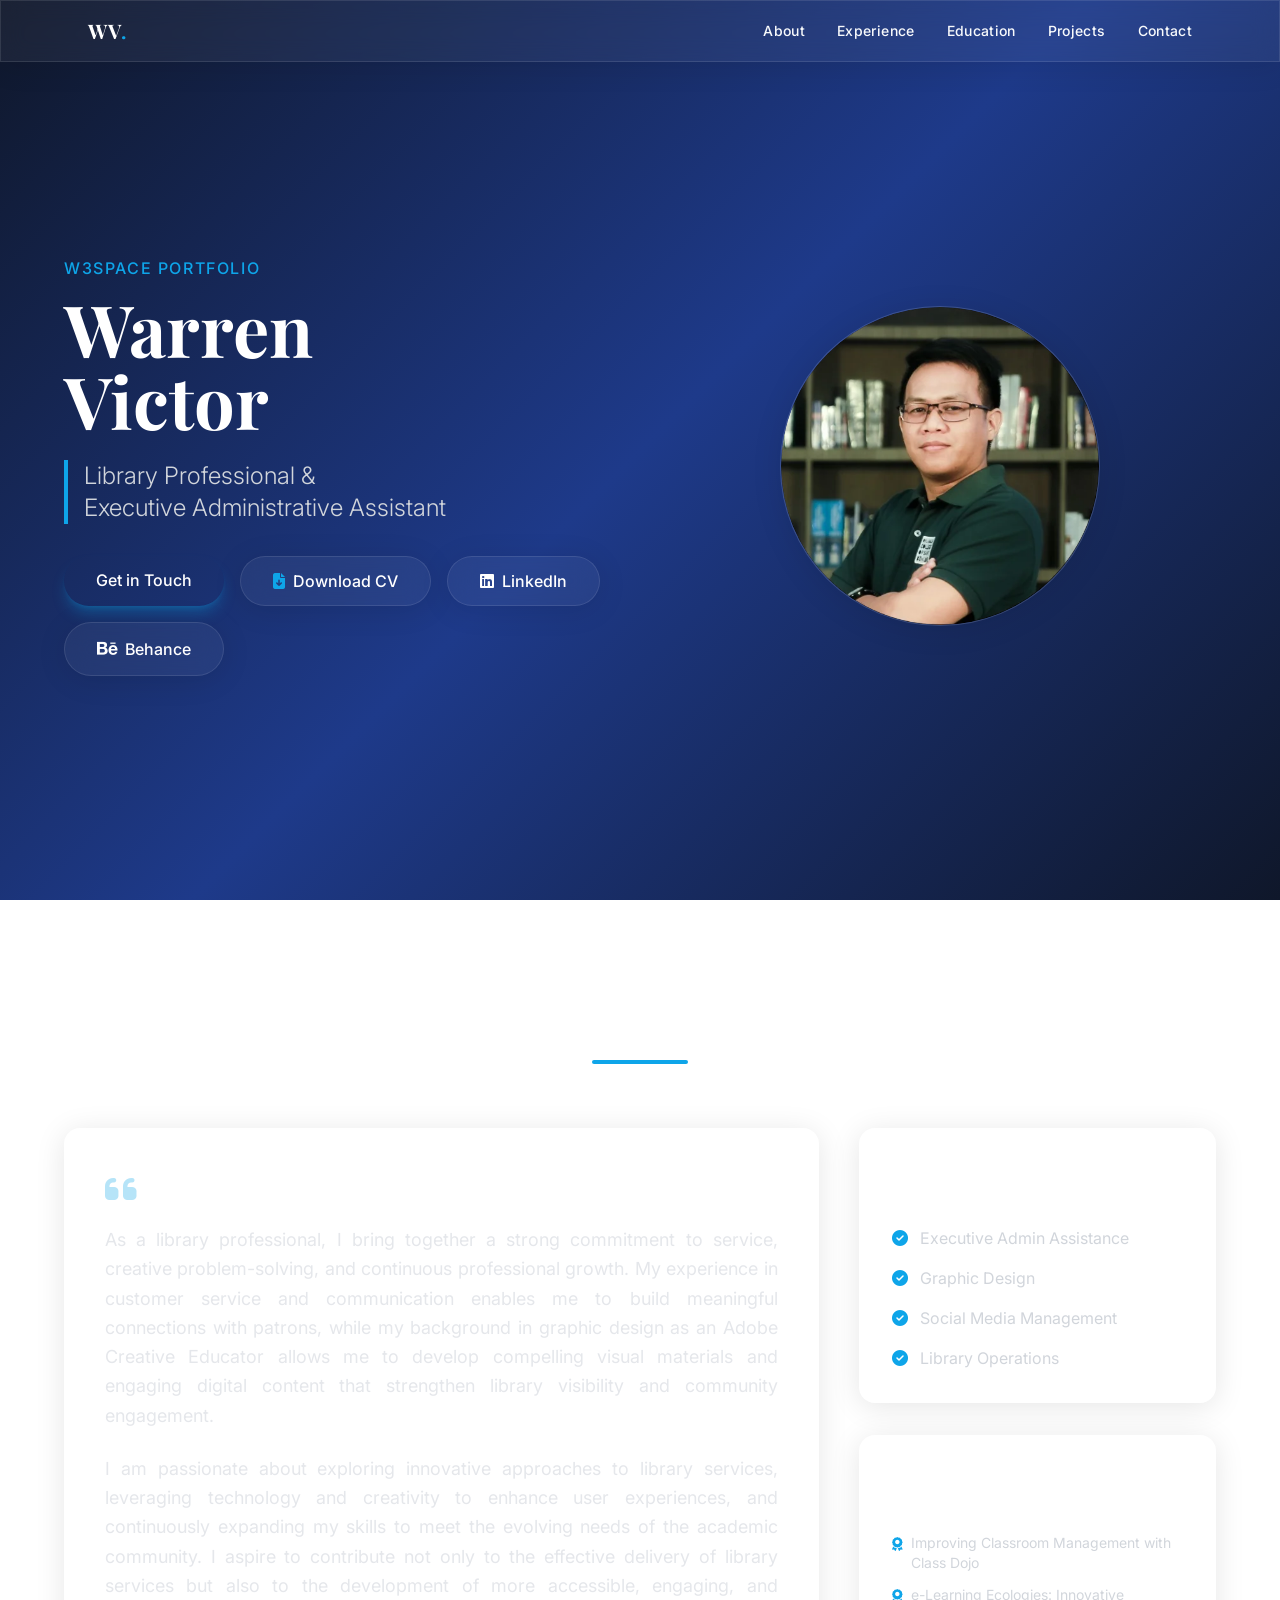
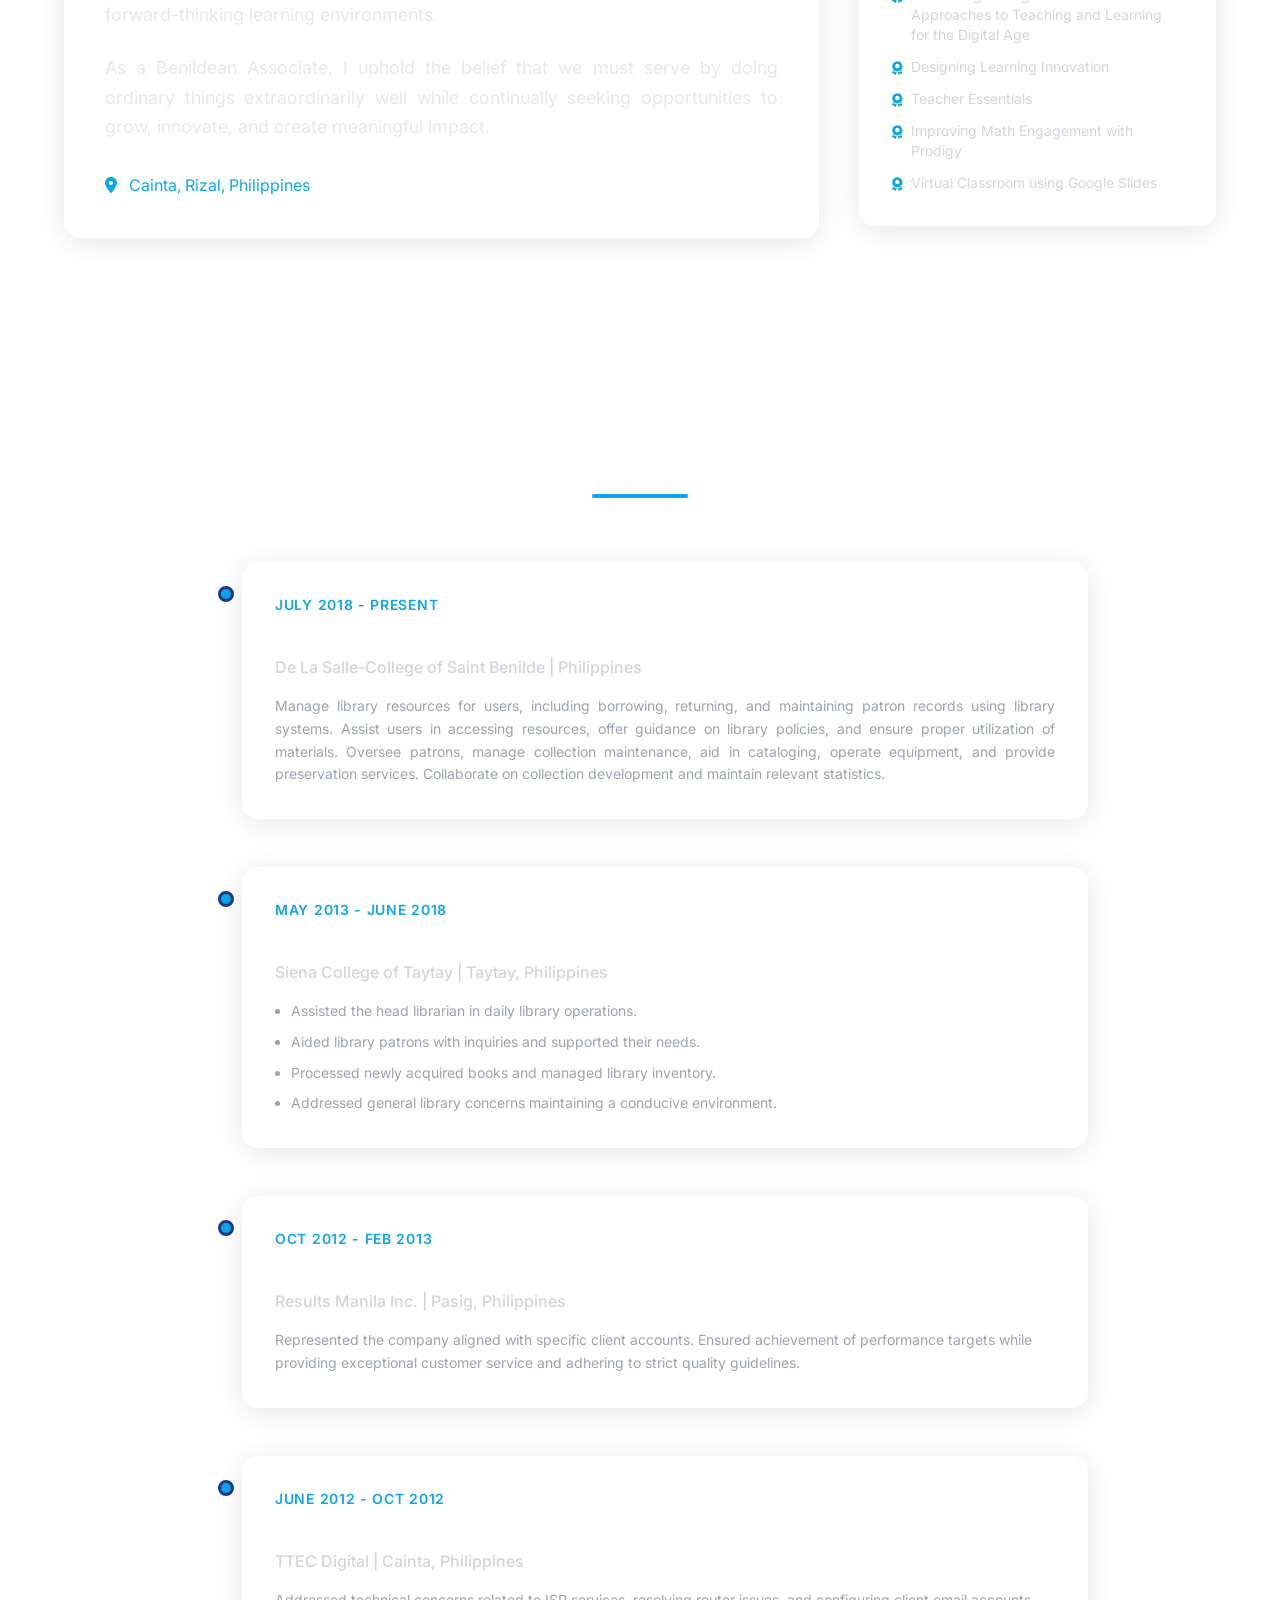
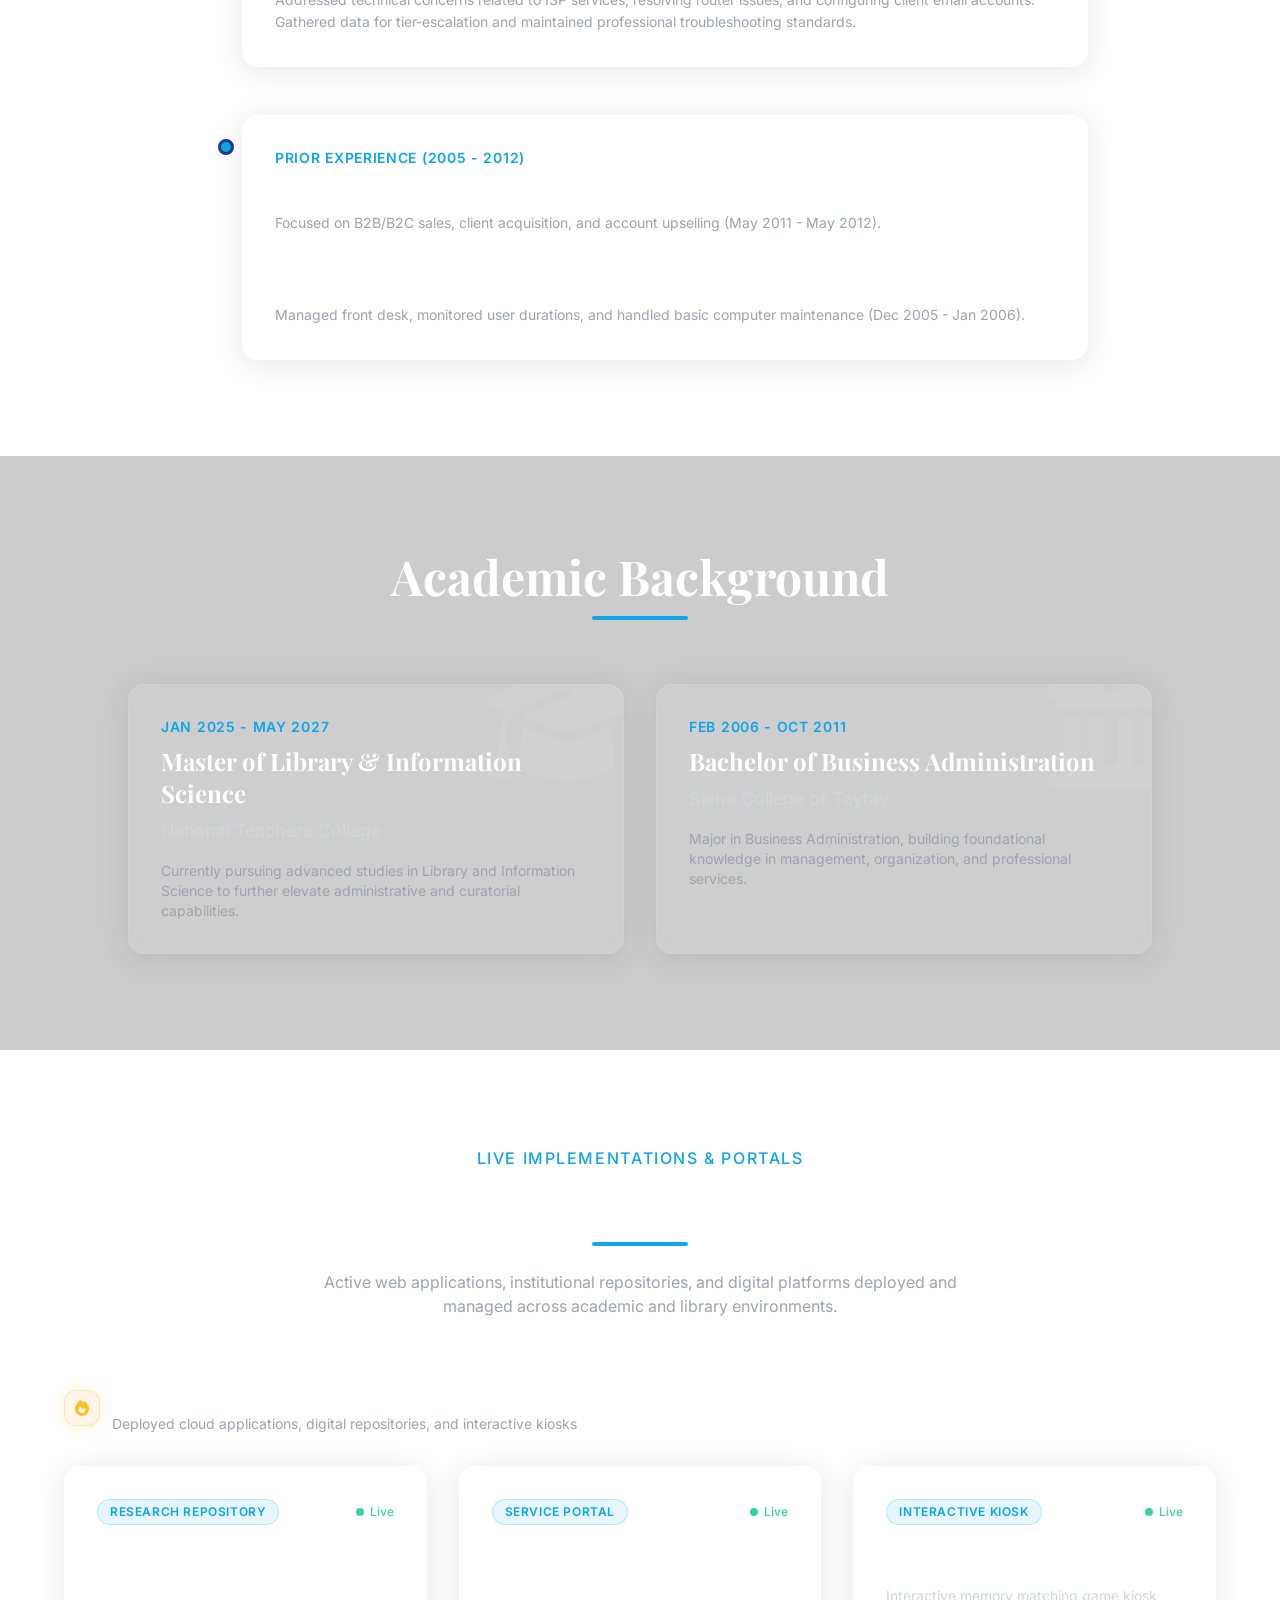
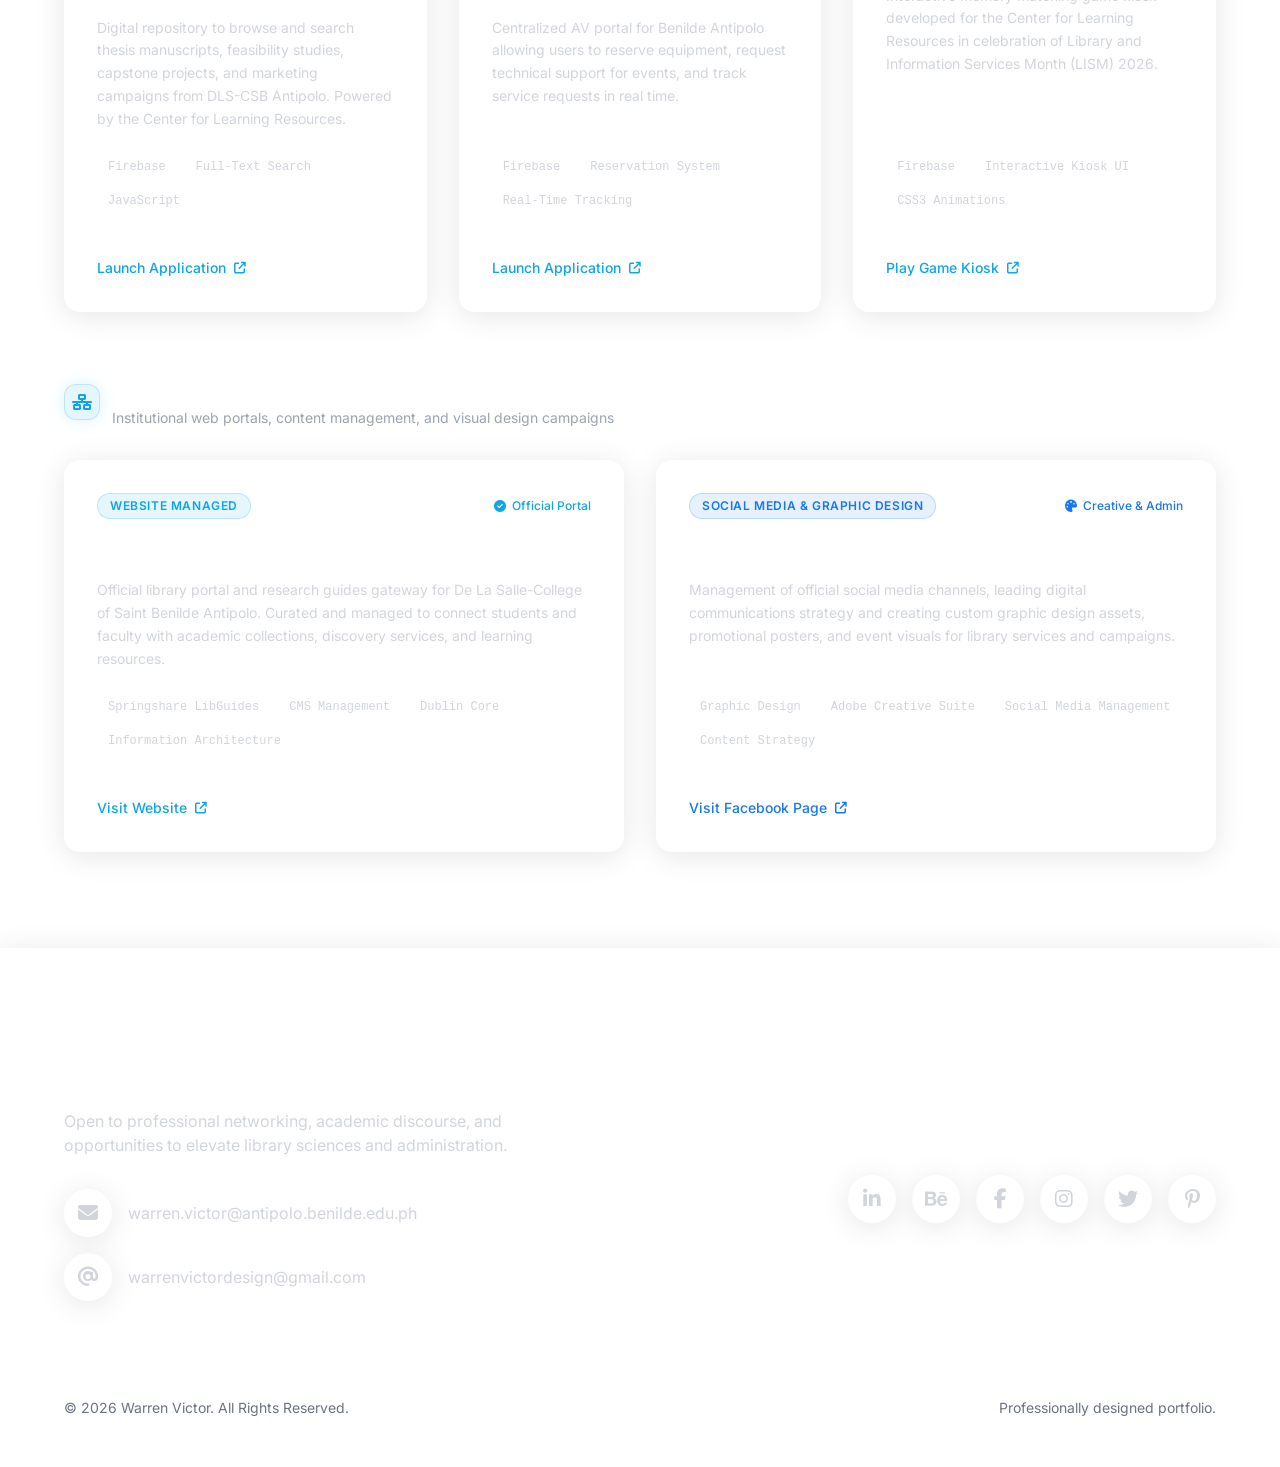
==== index.html @ 6fb737e9 "feat: initial release of Warren Victor professional portfolio website" ====
<!DOCTYPE html>
<html lang="en" class="scroll-smooth">
<head>
    <meta charset="UTF-8">
    <meta name="viewport" content="width=device-width, initial-scale=1.0">
    <title>Warren Victor | Library Professional &amp; Executive Administrative Assistant</title>

    <!-- SEO Meta Tags -->
    <meta name="description" content="Professional portfolio of Warren Victor — Library Professional, Adobe Creative Educator, and Executive Administrative Assistant at De La Salle-College of Saint Benilde in the Philippines.">
    <meta name="author" content="Warren Victor">
    <link rel="canonical" href="https://warrenvictor.github.io/">
    <meta name="theme-color" content="#0f172a">

    <!-- Open Graph / Facebook -->
    <meta property="og:type" content="website">
    <meta property="og:url" content="https://warrenvictor.github.io/">
    <meta property="og:title" content="Warren Victor | Library Professional &amp; Executive Administrative Assistant">
    <meta property="og:description" content="Professional portfolio of Warren Victor — Library Professional, Adobe Creative Educator, and Executive Administrative Assistant at De La Salle-College of Saint Benilde.">
    <meta property="og:image" content="https://warrenvictor.github.io/assets/img/og-image.jpg">
    <meta property="og:image:width" content="1200">
    <meta property="og:image:height" content="630">
    <meta property="og:site_name" content="Warren Victor Portfolio">

    <!-- Twitter Card -->
    <meta name="twitter:card" content="summary_large_image">
    <meta name="twitter:url" content="https://warrenvictor.github.io/">
    <meta name="twitter:title" content="Warren Victor | Library Professional &amp; Executive Administrative Assistant">
    <meta name="twitter:description" content="Professional portfolio of Warren Victor — Library Professional, Adobe Creative Educator, and Executive Administrative Assistant.">
    <meta name="twitter:image" content="https://warrenvictor.github.io/assets/img/og-image.jpg">

    <!-- Dynamic SVG Favicon: Elegant 'wv' in Times New Roman -->
    <link rel="icon" href="data:image/svg+xml;charset=utf-8,%3Csvg xmlns='http://www.w3.org/2000/svg' viewBox='0 0 100 100'%3E%3Crect width='100' height='100' rx='20' fill='%230f172a' stroke='%230ea5e9' stroke-width='4'/%3E%3Ctext x='50' y='68' font-family='Times New Roman, serif' font-size='56' font-style='italic' fill='%23ffffff' text-anchor='middle'%3Ewv%3C/text%3E%3C/svg%3E" type="image/svg+xml">
    
    <!-- Google Fonts (Preloaded for optimal rendering performance) -->
    <link rel="preconnect" href="https://fonts.googleapis.com">
    <link rel="preconnect" href="https://fonts.gstatic.com" crossorigin>
    <link rel="preload" href="https://fonts.googleapis.com/css2?family=Inter:wght@300;400;500;600&family=Playfair+Display:ital,wght@0,400;0,600;0,700;1,400&display=swap" as="style" onload="this.onload=null;this.rel='stylesheet'">
    <noscript><link rel="stylesheet" href="https://fonts.googleapis.com/css2?family=Inter:wght@300;400;500;600&family=Playfair+Display:ital,wght@0,400;0,600;0,700;1,400&display=swap"></noscript>
    
    <!-- FontAwesome for Icons (non-render-blocking with fallback) -->
    <link rel="preload" href="https://cdnjs.cloudflare.com/ajax/libs/font-awesome/6.4.0/css/all.min.css" as="style" onload="this.onload=null;this.rel='stylesheet'">
    <noscript><link rel="stylesheet" href="https://cdnjs.cloudflare.com/ajax/libs/font-awesome/6.4.0/css/all.min.css"></noscript>
    
    <!-- Unified Compiled & Minified Stylesheet (Tailwind + Custom Tokens & Components) -->
    <link rel="stylesheet" href="assets/css/main.min.css">
</head>
<body class="antialiased selection:bg-brand selection:text-white">

    <!-- Skip to Content (Accessibility) -->
    <a href="#main-content" class="skip-to-content">Skip to main content</a>

    <!-- Navigation -->
    <nav class="fixed w-full z-50 transition-all duration-300 glass-panel border-b-0 border-x-0 border-t-0 py-4" id="navbar" aria-label="Primary navigation">
        <div class="max-w-6xl mx-auto px-6 flex justify-between items-center">
            <a href="#home" class="font-serif text-xl font-bold tracking-wider text-white" aria-label="WV — Warren Victor Home">WV<span class="text-brand">.</span></a>
            <div class="hidden md:flex space-x-8 text-sm font-medium tracking-wide">
                <a href="#about" class="hover:text-brand transition-colors">About</a>
                <a href="#experience" class="hover:text-brand transition-colors">Experience</a>
                <a href="#education" class="hover:text-brand transition-colors">Education</a>
                <a href="#projects" class="hover:text-brand transition-colors">Projects</a>
                <a href="#contact" class="hover:text-brand transition-colors">Contact</a>
            </div>
            <!-- Mobile Menu Button -->
            <button class="md:hidden text-white focus:outline-none" id="mobile-menu-button" aria-label="Toggle navigation menu" aria-expanded="false" aria-controls="mobile-menu">
                <i class="fas fa-bars text-xl"></i>
            </button>
        </div>
        <!-- Mobile Menu Dropdown -->
        <div class="mobile-menu md:hidden" id="mobile-menu" role="navigation" aria-label="Mobile navigation">
            <a href="#about">About</a>
            <a href="#experience">Experience</a>
            <a href="#education">Education</a>
            <a href="#projects">Projects</a>
            <a href="#contact">Contact</a>
        </div>
    </nav>

    <!-- Main Content -->
    <main id="main-content">

    <!-- Header / Hero Section -->
    <header id="home" class="min-h-screen flex items-center justify-center pt-20 pb-12 px-6">
        <div class="max-w-6xl mx-auto w-full grid grid-cols-1 lg:grid-cols-2 gap-12 items-center">
            <div class="order-2 lg:order-1 fade-in-up">
                <p class="text-brand font-medium tracking-widest uppercase mb-3">w3space portfolio</p>
                <h1 class="font-serif text-5xl md:text-7xl font-bold text-white leading-tight mb-6">
                    Warren <br>Victor
                </h1>
                <h2 class="text-xl md:text-2xl text-gray-300 font-light mb-8 border-l-4 border-brand pl-4">
                    Library Professional &amp; <br>Executive Administrative Assistant
                </h2>
                <div class="flex flex-wrap gap-4">
                    <a href="#contact" class="bg-brand-dark hover:bg-brand text-white px-8 py-3 rounded-full font-medium transition-all shadow-lg shadow-brand/30">
                        Get in Touch
                    </a>
                    <!-- Download CV Button -->
                    <a href="assets/Warren-Victor-CV.pdf" download="Warren-Victor-CV.pdf" class="glass-panel hover:bg-white/10 text-white px-8 py-3 rounded-full font-medium transition-all flex items-center gap-2 shadow-lg hover:border-brand/40" aria-label="Download CV — Warren Victor (PDF)">
                        <i class="fas fa-file-arrow-down text-brand" aria-hidden="true"></i> Download CV
                    </a>
                    <a href="https://www.linkedin.com/in/warren-victor" target="_blank" rel="noopener noreferrer" class="glass-panel hover:bg-white/10 text-white px-8 py-3 rounded-full font-medium transition-all flex items-center gap-2">
                        <i class="fab fa-linkedin" aria-hidden="true"></i> LinkedIn
                    </a>
                    <!-- Highlighted Behance Link -->
                    <a href="https://www.behance.net/warrenvictor" target="_blank" rel="noopener noreferrer" class="glass-panel border-[#1769ff]/30 hover:bg-[#1769ff] hover:border-[#1769ff] text-white px-8 py-3 rounded-full font-medium transition-all duration-300 flex items-center gap-2 shadow-[0_0_15px_rgba(23,105,255,0.15)] hover:shadow-[0_0_25px_rgba(23,105,255,0.5)]">
                        <i class="fab fa-behance text-lg" aria-hidden="true"></i> Behance
                    </a>
                </div>
            </div>
            
            <div class="order-1 lg:order-2 flex justify-center fade-in-right">
                <!-- Professional Headshot -->
                <div class="w-64 h-64 md:w-80 md:h-80 rounded-full glass-panel flex items-center justify-center border-4 border-white/20 relative overflow-hidden group shadow-2xl shadow-brand/20">
                    <div class="absolute inset-0 bg-brand opacity-0 group-hover:opacity-20 transition-opacity duration-500 z-10"></div>
                    
                    <!-- Local headshot with fallback -->
                    <picture>
                        <source srcset="assets/img/warren-victor-headshot.webp" type="image/webp">
                        <img src="assets/img/warren-victor-headshot.png" 
                             alt="Warren Victor — Library Professional, smiling in a professional headshot photo" 
                             class="headshot-img w-full h-full object-cover transition-transform duration-700 group-hover:scale-105 relative z-0"
                             id="headshot-img"
                             width="320"
                             height="320"
                             loading="eager"
                             fetchpriority="high">
                    </picture>
                    <!-- Fallback initials badge (shown via CSS if image fails to load) -->
                    <div class="headshot-fallback" aria-hidden="true">WV</div>
                </div>
            </div>
        </div>
    </header>

    <!-- About & Skills Section -->
    <section id="about" class="py-24 px-6 relative z-10" aria-labelledby="about-heading">
        <div class="max-w-6xl mx-auto">
            <div class="text-center mb-16 fade-in-up">
                <h2 id="about-heading" class="font-serif text-3xl md:text-5xl font-bold text-white mb-4">Professional Summary</h2>
                <div class="w-24 h-1 bg-brand mx-auto rounded-full"></div>
            </div>

            <div class="grid grid-cols-1 lg:grid-cols-3 gap-10">
                <!-- Summary Text (Updated to PDF version) -->
                <div class="lg:col-span-2 glass-panel p-8 md:p-10 rounded-2xl fade-in-left">
                    <i class="fas fa-quote-left text-4xl text-brand/30 mb-4" aria-hidden="true"></i>
                    <p class="text-gray-200 leading-relaxed text-lg mb-6 text-justify">
                        As a library professional, I bring together a strong commitment to service, creative problem-solving, and continuous professional growth. My experience in customer service and communication enables me to build meaningful connections with patrons, while my background in graphic design as an Adobe Creative Educator allows me to develop compelling visual materials and engaging digital content that strengthen library visibility and community engagement.
                    </p>
                    <p class="text-gray-200 leading-relaxed text-lg text-justify mb-6">
                        I am passionate about exploring innovative approaches to library services, leveraging technology and creativity to enhance user experiences, and continuously expanding my skills to meet the evolving needs of the academic community. I aspire to contribute not only to the effective delivery of library services but also to the development of more accessible, engaging, and forward-thinking learning environments.
                    </p>
                    <p class="text-gray-200 leading-relaxed text-lg text-justify mb-6">
                        As a Benildean Associate, I uphold the belief that we must serve by doing ordinary things extraordinarily well while continually seeking opportunities to grow, innovate, and create meaningful impact.
                    </p>
                    <div class="flex items-center gap-3 text-brand mt-8">
                        <i class="fas fa-map-marker-alt" aria-hidden="true"></i>
                        <span>Cainta, Rizal, Philippines</span>
                    </div>
                </div>

                <!-- Skills & Certifications -->
                <div class="space-y-8 fade-in-right">
                    <a href="https://www.linkedin.com/in/warren-victor/details/skills/" target="_blank" rel="noopener noreferrer" class="glass-panel p-8 rounded-2xl block hover:bg-white/10 hover:shadow-[0_0_20px_rgba(14,165,233,0.3)] hover:-translate-y-1 transition-all duration-300">
                        <h3 class="font-serif text-xl font-bold mb-6 text-white border-b border-white/10 pb-3">Core Competencies</h3>
                        <ul class="space-y-4">
                            <li class="flex items-center gap-3 text-gray-300">
                                <i class="fas fa-check-circle text-brand" aria-hidden="true"></i> Executive Admin Assistance
                            </li>
                            <li class="flex items-center gap-3 text-gray-300">
                                <i class="fas fa-check-circle text-brand" aria-hidden="true"></i> Graphic Design
                            </li>
                            <li class="flex items-center gap-3 text-gray-300">
                                <i class="fas fa-check-circle text-brand" aria-hidden="true"></i> Social Media Management
                            </li>
                            <li class="flex items-center gap-3 text-gray-300">
                                <i class="fas fa-check-circle text-brand" aria-hidden="true"></i> Library Operations
                            </li>
                        </ul>
                    </a>

                    <a href="https://www.linkedin.com/in/warren-victor/details/certifications/" target="_blank" rel="noopener noreferrer" class="glass-panel p-8 rounded-2xl block hover:bg-white/10 hover:shadow-[0_0_20px_rgba(14,165,233,0.3)] hover:-translate-y-1 transition-all duration-300">
                        <h3 class="font-serif text-xl font-bold mb-6 text-white border-b border-white/10 pb-3">Certifications</h3>
                        <ul class="space-y-3 text-sm text-gray-300">
                            <li class="flex items-start gap-2"><i class="fas fa-award text-brand mt-1" aria-hidden="true"></i> Improving Classroom Management with Class Dojo</li>
                            <li class="flex items-start gap-2"><i class="fas fa-award text-brand mt-1" aria-hidden="true"></i> e-Learning Ecologies: Innovative Approaches to Teaching and Learning for the Digital Age</li>
                            <li class="flex items-start gap-2"><i class="fas fa-award text-brand mt-1" aria-hidden="true"></i> Designing Learning Innovation</li>
                            <li class="flex items-start gap-2"><i class="fas fa-award text-brand mt-1" aria-hidden="true"></i> Teacher Essentials</li>
                            <li class="flex items-start gap-2"><i class="fas fa-award text-brand mt-1" aria-hidden="true"></i> Improving Math Engagement with Prodigy</li>
                            <li class="flex items-start gap-2"><i class="fas fa-award text-brand mt-1" aria-hidden="true"></i> Virtual Classroom using Google Slides</li>
                        </ul>
                    </a>
                </div>
            </div>
        </div>
    </section>

    <!-- Experience Timeline Section -->
    <section id="experience" class="py-24 px-6 relative" aria-labelledby="experience-heading">
        <div class="max-w-4xl mx-auto">
            <div class="text-center mb-16 fade-in-up">
                <h2 id="experience-heading" class="font-serif text-3xl md:text-5xl font-bold text-white mb-4">Professional Experience</h2>
                <div class="w-24 h-1 bg-brand mx-auto rounded-full"></div>
            </div>

            <div class="timeline-line pl-6 md:pl-8 space-y-12">
                
                <!-- Job 1 -->
                <article class="relative fade-in-up">
                    <div class="timeline-dot"></div>
                    <div class="glass-panel p-8 rounded-2xl ml-4 hover:bg-white/10 transition-colors">
                        <span class="text-brand font-semibold text-sm uppercase tracking-wider block mb-2">July 2018 - Present</span>
                        <h3 class="font-serif text-2xl font-bold text-white">Library Assistant</h3>
                        <h4 class="text-gray-300 font-medium mb-4">De La Salle-College of Saint Benilde | Philippines</h4>
                        <p class="text-gray-400 text-sm leading-relaxed text-justify">
                            Manage library resources for users, including borrowing, returning, and maintaining patron records using library systems. Assist users in accessing resources, offer guidance on library policies, and ensure proper utilization of materials. Oversee patrons, manage collection maintenance, aid in cataloging, operate equipment, and provide preservation services. Collaborate on collection development and maintain relevant statistics.
                        </p>
                    </div>
                </article>

                <!-- Job 2 (date fixed: June 2018 per PDF) -->
                <article class="relative fade-in-up">
                    <div class="timeline-dot"></div>
                    <div class="glass-panel p-8 rounded-2xl ml-4 hover:bg-white/10 transition-colors">
                        <span class="text-brand font-semibold text-sm uppercase tracking-wider block mb-2">May 2013 - June 2018</span>
                        <h3 class="font-serif text-2xl font-bold text-white">Library Assistant</h3>
                        <h4 class="text-gray-300 font-medium mb-4">Siena College of Taytay | Taytay, Philippines</h4>
                        <ul class="text-gray-400 text-sm leading-relaxed list-disc pl-4 space-y-2">
                            <li>Assisted the head librarian in daily library operations.</li>
                            <li>Aided library patrons with inquiries and supported their needs.</li>
                            <li>Processed newly acquired books and managed library inventory.</li>
                            <li>Addressed general library concerns maintaining a conducive environment.</li>
                        </ul>
                    </div>
                </article>

                <!-- Job 3 -->
                <article class="relative fade-in-up">
                    <div class="timeline-dot"></div>
                    <div class="glass-panel p-8 rounded-2xl ml-4 hover:bg-white/10 transition-colors">
                        <span class="text-brand font-semibold text-sm uppercase tracking-wider block mb-2">Oct 2012 - Feb 2013</span>
                        <h3 class="font-serif text-2xl font-bold text-white">Contact Center Agent</h3>
                        <h4 class="text-gray-300 font-medium mb-4">Results Manila Inc. | Pasig, Philippines</h4>
                        <p class="text-gray-400 text-sm leading-relaxed">
                            Represented the company aligned with specific client accounts. Ensured achievement of performance targets while providing exceptional customer service and adhering to strict quality guidelines.
                        </p>
                    </div>
                </article>

                <!-- Job 4 -->
                <article class="relative fade-in-up">
                    <div class="timeline-dot"></div>
                    <div class="glass-panel p-8 rounded-2xl ml-4 hover:bg-white/10 transition-colors">
                        <span class="text-brand font-semibold text-sm uppercase tracking-wider block mb-2">June 2012 - Oct 2012</span>
                        <h3 class="font-serif text-2xl font-bold text-white">Technical Support Agent</h3>
                        <h4 class="text-gray-300 font-medium mb-4">TTEC Digital | Cainta, Philippines</h4>
                        <p class="text-gray-400 text-sm leading-relaxed">
                            Addressed technical concerns related to ISP services, resolving router issues, and configuring client email accounts. Gathered data for tier-escalation and maintained professional troubleshooting standards.
                        </p>
                    </div>
                </article>

                <!-- Job 5 & 6 -->
                <article class="relative fade-in-up">
                    <div class="timeline-dot"></div>
                    <div class="glass-panel p-8 rounded-2xl ml-4 hover:bg-white/10 transition-colors">
                        <span class="text-brand font-semibold text-sm uppercase tracking-wider block mb-2">Prior Experience (2005 - 2012)</span>
                        <h3 class="font-serif text-xl font-bold text-white mb-2">Telesales Representative | Interactive Tech Solutions</h3>
                        <p class="text-gray-400 text-sm leading-relaxed mb-4">Focused on B2B/B2C sales, client acquisition, and account upselling (May 2011 - May 2012).</p>
                        
                        <h3 class="font-serif text-xl font-bold text-white mb-2 border-t border-white/10 pt-4">Store Associate | Game Pulse Internet Cafe</h3>
                        <p class="text-gray-400 text-sm leading-relaxed">Managed front desk, monitored user durations, and handled basic computer maintenance (Dec 2005 - Jan 2006).</p>
                    </div>
                </article>

            </div>
        </div>
    </section>

    <!-- Education Section -->
    <section id="education" class="py-24 px-6 relative z-10 bg-black/20" aria-labelledby="education-heading">
        <div class="max-w-5xl mx-auto">
            <div class="text-center mb-16 fade-in-up">
                <h2 id="education-heading" class="font-serif text-3xl md:text-5xl font-bold text-white mb-4">Academic Background</h2>
                <div class="w-24 h-1 bg-brand mx-auto rounded-full"></div>
            </div>

            <div class="grid grid-cols-1 md:grid-cols-2 gap-8">
                <!-- Master's Degree -->
                <a href="https://www.linkedin.com/in/warren-victor/details/education/" target="_blank" rel="noopener noreferrer" class="glass-panel p-8 rounded-2xl border-t-4 border-t-brand fade-in-left relative overflow-hidden block hover:bg-white/10 hover:shadow-[0_0_20px_rgba(14,165,233,0.3)] hover:-translate-y-1 transition-all duration-300">
                    <div class="absolute -right-6 -top-6 text-9xl text-white/5"><i class="fas fa-graduation-cap" aria-hidden="true"></i></div>
                    <span class="text-brand font-semibold text-sm uppercase tracking-wider block mb-2">Jan 2025 - May 2027</span>
                    <h3 class="font-serif text-2xl font-bold text-white mb-2">Master of Library &amp; Information Science</h3>
                    <h4 class="text-gray-300 font-medium text-lg">National Teachers College</h4>
                    <p class="mt-4 text-gray-400 text-sm">Currently pursuing advanced studies in Library and Information Science to further elevate administrative and curatorial capabilities.</p>
                </a>

                <!-- Bachelor's Degree -->
                <a href="https://www.linkedin.com/in/warren-victor/details/education/" target="_blank" rel="noopener noreferrer" class="glass-panel p-8 rounded-2xl fade-in-right relative overflow-hidden block hover:bg-white/10 hover:shadow-[0_0_20px_rgba(14,165,233,0.3)] hover:-translate-y-1 transition-all duration-300">
                    <div class="absolute -right-6 -top-6 text-9xl text-white/5"><i class="fas fa-university" aria-hidden="true"></i></div>
                    <span class="text-brand font-semibold text-sm uppercase tracking-wider block mb-2">Feb 2006 - Oct 2011</span>
                    <h3 class="font-serif text-2xl font-bold text-white mb-2">Bachelor of Business Administration</h3>
                    <h4 class="text-gray-300 font-medium text-lg">Siena College of Taytay</h4>
                    <p class="mt-4 text-gray-400 text-sm">Major in Business Administration, building foundational knowledge in management, organization, and professional services.</p>
                </a>
            </div>
        </div>
    </section>

    <!-- Projects Section -->
    <section id="projects" class="py-24 px-6 relative z-10" aria-labelledby="projects-heading">
        <div class="max-w-6xl mx-auto">
            <div class="text-center mb-16 fade-in-up">
                <p class="text-brand font-medium tracking-widest uppercase mb-2">Live Implementations &amp; Portals</p>
                <h2 id="projects-heading" class="font-serif text-3xl md:text-5xl font-bold text-white mb-4">Featured Projects &amp; Platforms</h2>
                <div class="w-24 h-1 bg-brand mx-auto rounded-full mb-6"></div>
                <p class="text-gray-400 max-w-2xl mx-auto text-sm md:text-base">
                    Active web applications, institutional repositories, and digital platforms deployed and managed across academic and library environments.
                </p>
            </div>

            <!-- Group 1: Firebase Web Applications -->
            <div class="mb-16">
                <div class="flex items-center gap-3 mb-8 fade-in-up">
                    <span class="w-9 h-9 rounded-xl bg-amber-500/10 border border-amber-500/20 flex items-center justify-center text-amber-400 shadow-[0_0_15px_rgba(245,158,11,0.15)]">
                        <i class="fas fa-fire text-amber-400" aria-hidden="true"></i>
                    </span>
                    <div>
                        <h3 class="font-serif text-xl md:text-2xl font-bold text-white">Firebase Web Applications</h3>
                        <p class="text-xs md:text-sm text-gray-400">Deployed cloud applications, digital repositories, and interactive kiosks</p>
                    </div>
                </div>

                <div class="grid grid-cols-1 md:grid-cols-2 lg:grid-cols-3 gap-8">
                    <!-- Project 1: Benilde Antipolo Research Repository -->
                    <article class="glass-panel p-8 rounded-2xl flex flex-col justify-between hover:bg-white/10 hover:shadow-[0_0_20px_rgba(14,165,233,0.3)] hover:-translate-y-1 transition-all duration-300 fade-in-up relative overflow-hidden group">
                        <div class="absolute -right-4 -top-4 text-8xl text-white/5 group-hover:text-brand/10 transition-colors pointer-events-none">
                            <i class="fas fa-book-bookmark" aria-hidden="true"></i>
                        </div>
                        <div>
                            <div class="flex items-center justify-between mb-4">
                                <span class="text-xs font-semibold uppercase tracking-wider text-brand px-3 py-1 rounded-full bg-brand/10 border border-brand/20">
                                    Research Repository
                                </span>
                                <span class="text-xs text-emerald-400 font-medium flex items-center gap-1.5">
                                    <span class="w-2 h-2 rounded-full bg-emerald-400 animate-pulse"></span> Live
                                </span>
                            </div>
                            <h4 class="font-serif text-2xl font-bold text-white mb-3 group-hover:text-brand transition-colors">
                                Benilde Antipolo Research Repository
                            </h4>
                            <p class="text-gray-300 text-sm leading-relaxed mb-6">
                                Digital repository to browse and search thesis manuscripts, feasibility studies, capstone projects, and marketing campaigns from DLS-CSB Antipolo. Powered by the Center for Learning Resources.
                            </p>
                        </div>
                        <div>
                            <div class="flex flex-wrap gap-2 mb-6" aria-label="Technologies used">
                                <span class="text-xs font-mono px-2.5 py-1 rounded-md bg-white/5 text-gray-300 border border-white/10">Firebase</span>
                                <span class="text-xs font-mono px-2.5 py-1 rounded-md bg-white/5 text-gray-300 border border-white/10">Full-Text Search</span>
                                <span class="text-xs font-mono px-2.5 py-1 rounded-md bg-white/5 text-gray-300 border border-white/10">JavaScript</span>
                            </div>
                            <div class="pt-4 border-t border-white/10">
                                <a href="https://clr-antipolo-repo.web.app/" target="_blank" rel="noopener noreferrer" class="text-brand hover:text-white font-medium text-sm inline-flex items-center gap-2 transition-colors" aria-label="Visit Benilde Antipolo Research Repository (opens in new tab)">
                                    <span>Launch Application</span>
                                    <i class="fas fa-arrow-up-right-from-square text-xs" aria-hidden="true"></i>
                                </a>
                            </div>
                        </div>
                    </article>

                    <!-- Project 2: AVS Portal -->
                    <article class="glass-panel p-8 rounded-2xl flex flex-col justify-between hover:bg-white/10 hover:shadow-[0_0_20px_rgba(14,165,233,0.3)] hover:-translate-y-1 transition-all duration-300 fade-in-up relative overflow-hidden group">
                        <div class="absolute -right-4 -top-4 text-8xl text-white/5 group-hover:text-brand/10 transition-colors pointer-events-none">
                            <i class="fas fa-sliders" aria-hidden="true"></i>
                        </div>
                        <div>
                            <div class="flex items-center justify-between mb-4">
                                <span class="text-xs font-semibold uppercase tracking-wider text-brand px-3 py-1 rounded-full bg-brand/10 border border-brand/20">
                                    Service Portal
                                </span>
                                <span class="text-xs text-emerald-400 font-medium flex items-center gap-1.5">
                                    <span class="w-2 h-2 rounded-full bg-emerald-400 animate-pulse"></span> Live
                                </span>
                            </div>
                            <h4 class="font-serif text-2xl font-bold text-white mb-3 group-hover:text-brand transition-colors">
                                Audio-Visual Services Portal
                            </h4>
                            <p class="text-gray-300 text-sm leading-relaxed mb-6">
                                Centralized AV portal for Benilde Antipolo allowing users to reserve equipment, request technical support for events, and track service requests in real time.
                            </p>
                        </div>
                        <div>
                            <div class="flex flex-wrap gap-2 mb-6" aria-label="Technologies used">
                                <span class="text-xs font-mono px-2.5 py-1 rounded-md bg-white/5 text-gray-300 border border-white/10">Firebase</span>
                                <span class="text-xs font-mono px-2.5 py-1 rounded-md bg-white/5 text-gray-300 border border-white/10">Reservation System</span>
                                <span class="text-xs font-mono px-2.5 py-1 rounded-md bg-white/5 text-gray-300 border border-white/10">Real-Time Tracking</span>
                            </div>
                            <div class="pt-4 border-t border-white/10">
                                <a href="https://benildeavservicesportal.web.app/" target="_blank" rel="noopener noreferrer" class="text-brand hover:text-white font-medium text-sm inline-flex items-center gap-2 transition-colors" aria-label="Visit Audio-Visual Services Portal (opens in new tab)">
                                    <span>Launch Application</span>
                                    <i class="fas fa-arrow-up-right-from-square text-xs" aria-hidden="true"></i>
                                </a>
                            </div>
                        </div>
                    </article>

                    <!-- Project 3: Polly Match Mania 2026 -->
                    <article class="glass-panel p-8 rounded-2xl flex flex-col justify-between hover:bg-white/10 hover:shadow-[0_0_20px_rgba(14,165,233,0.3)] hover:-translate-y-1 transition-all duration-300 fade-in-up relative overflow-hidden group">
                        <div class="absolute -right-4 -top-4 text-8xl text-white/5 group-hover:text-brand/10 transition-colors pointer-events-none">
                            <i class="fas fa-gamepad" aria-hidden="true"></i>
                        </div>
                        <div>
                            <div class="flex items-center justify-between mb-4">
                                <span class="text-xs font-semibold uppercase tracking-wider text-brand px-3 py-1 rounded-full bg-brand/10 border border-brand/20">
                                    Interactive Kiosk
                                </span>
                                <span class="text-xs text-emerald-400 font-medium flex items-center gap-1.5">
                                    <span class="w-2 h-2 rounded-full bg-emerald-400 animate-pulse"></span> Live
                                </span>
                            </div>
                            <h4 class="font-serif text-2xl font-bold text-white mb-3 group-hover:text-brand transition-colors">
                                Polly Match Mania 2026
                            </h4>
                            <p class="text-gray-300 text-sm leading-relaxed mb-6">
                                Interactive memory matching game kiosk developed for the Center for Learning Resources in celebration of Library and Information Services Month (LISM) 2026.
                            </p>
                        </div>
                        <div>
                            <div class="flex flex-wrap gap-2 mb-6" aria-label="Technologies used">
                                <span class="text-xs font-mono px-2.5 py-1 rounded-md bg-white/5 text-gray-300 border border-white/10">Firebase</span>
                                <span class="text-xs font-mono px-2.5 py-1 rounded-md bg-white/5 text-gray-300 border border-white/10">Interactive Kiosk UI</span>
                                <span class="text-xs font-mono px-2.5 py-1 rounded-md bg-white/5 text-gray-300 border border-white/10">CSS3 Animations</span>
                            </div>
                            <div class="pt-4 border-t border-white/10">
                                <a href="https://pollymatchmania2026.web.app/" target="_blank" rel="noopener noreferrer" class="text-brand hover:text-white font-medium text-sm inline-flex items-center gap-2 transition-colors" aria-label="Play Polly Match Mania 2026 (opens in new tab)">
                                    <span>Play Game Kiosk</span>
                                    <i class="fas fa-arrow-up-right-from-square text-xs" aria-hidden="true"></i>
                                </a>
                            </div>
                        </div>
                    </article>
                </div>
            </div>

            <!-- Group 2: Managed Platforms & Social Media -->
            <div>
                <div class="flex items-center gap-3 mb-8 fade-in-up">
                    <span class="w-9 h-9 rounded-xl bg-brand/10 border border-brand/20 flex items-center justify-center text-brand shadow-[0_0_15px_rgba(14,165,233,0.15)]">
                        <i class="fas fa-network-wired text-brand" aria-hidden="true"></i>
                    </span>
                    <div>
                        <h3 class="font-serif text-xl md:text-2xl font-bold text-white">Managed Platforms &amp; Creative Media</h3>
                        <p class="text-xs md:text-sm text-gray-400">Institutional web portals, content management, and visual design campaigns</p>
                    </div>
                </div>

                <div class="grid grid-cols-1 md:grid-cols-2 gap-8">
                    <!-- Platform 1: CLR Antipolo Official Website -->
                    <article class="glass-panel p-8 rounded-2xl flex flex-col justify-between hover:bg-white/10 hover:shadow-[0_0_20px_rgba(14,165,233,0.3)] hover:-translate-y-1 transition-all duration-300 fade-in-up relative overflow-hidden group">
                        <div class="absolute -right-4 -top-4 text-8xl text-white/5 group-hover:text-brand/10 transition-colors pointer-events-none">
                            <i class="fas fa-globe" aria-hidden="true"></i>
                        </div>
                        <div>
                            <div class="flex items-center justify-between mb-4">
                                <span class="text-xs font-semibold uppercase tracking-wider text-brand px-3 py-1 rounded-full bg-brand/10 border border-brand/20">
                                    Website Managed
                                </span>
                                <span class="text-xs text-brand font-medium flex items-center gap-1.5">
                                    <i class="fas fa-check-circle text-xs" aria-hidden="true"></i> Official Portal
                                </span>
                            </div>
                            <h4 class="font-serif text-2xl font-bold text-white mb-3 group-hover:text-brand transition-colors">
                                CLR Antipolo Official Website
                            </h4>
                            <p class="text-gray-300 text-sm leading-relaxed mb-6">
                                Official library portal and research guides gateway for De La Salle-College of Saint Benilde Antipolo. Curated and managed to connect students and faculty with academic collections, discovery services, and learning resources.
                            </p>
                        </div>
                        <div>
                            <div class="flex flex-wrap gap-2 mb-6" aria-label="Technologies used">
                                <span class="text-xs font-mono px-2.5 py-1 rounded-md bg-white/5 text-gray-300 border border-white/10">Springshare LibGuides</span>
                                <span class="text-xs font-mono px-2.5 py-1 rounded-md bg-white/5 text-gray-300 border border-white/10">CMS Management</span>
                                <span class="text-xs font-mono px-2.5 py-1 rounded-md bg-white/5 text-gray-300 border border-white/10">Dublin Core</span>
                                <span class="text-xs font-mono px-2.5 py-1 rounded-md bg-white/5 text-gray-300 border border-white/10">Information Architecture</span>
                            </div>
                            <div class="pt-4 border-t border-white/10">
                                <a href="https://clr.benilde.edu.ph/antipolo" target="_blank" rel="noopener noreferrer" class="text-brand hover:text-white font-medium text-sm inline-flex items-center gap-2 transition-colors" aria-label="Visit CLR Antipolo official website (opens in new tab)">
                                    <span>Visit Website</span>
                                    <i class="fas fa-arrow-up-right-from-square text-xs" aria-hidden="true"></i>
                                </a>
                            </div>
                        </div>
                    </article>

                    <!-- Platform 2: Benilde Antipolo CLR Social Media & Graphic Design -->
                    <article class="glass-panel p-8 rounded-2xl flex flex-col justify-between hover:bg-white/10 hover:shadow-[0_0_20px_rgba(24,119,242,0.3)] hover:-translate-y-1 transition-all duration-300 fade-in-up relative overflow-hidden group">
                        <div class="absolute -right-4 -top-4 text-8xl text-white/5 group-hover:text-[#1877f2]/10 transition-colors pointer-events-none">
                            <i class="fab fa-facebook-f" aria-hidden="true"></i>
                        </div>
                        <div>
                            <div class="flex items-center justify-between mb-4">
                                <span class="text-xs font-semibold uppercase tracking-wider text-[#1877f2] px-3 py-1 rounded-full bg-[#1877f2]/10 border border-[#1877f2]/20">
                                    Social Media &amp; Graphic Design
                                </span>
                                <span class="text-xs text-[#1877f2] font-medium flex items-center gap-1.5">
                                    <i class="fas fa-palette text-xs" aria-hidden="true"></i> Creative &amp; Admin
                                </span>
                            </div>
                            <h4 class="font-serif text-2xl font-bold text-white mb-3 group-hover:text-brand transition-colors">
                                Benilde Antipolo CLR Social Media
                            </h4>
                            <p class="text-gray-300 text-sm leading-relaxed mb-6">
                                Management of official social media channels, leading digital communications strategy and creating custom graphic design assets, promotional posters, and event visuals for library services and campaigns.
                            </p>
                        </div>
                        <div>
                            <div class="flex flex-wrap gap-2 mb-6" aria-label="Technologies used">
                                <span class="text-xs font-mono px-2.5 py-1 rounded-md bg-white/5 text-gray-300 border border-white/10">Graphic Design</span>
                                <span class="text-xs font-mono px-2.5 py-1 rounded-md bg-white/5 text-gray-300 border border-white/10">Adobe Creative Suite</span>
                                <span class="text-xs font-mono px-2.5 py-1 rounded-md bg-white/5 text-gray-300 border border-white/10">Social Media Management</span>
                                <span class="text-xs font-mono px-2.5 py-1 rounded-md bg-white/5 text-gray-300 border border-white/10">Content Strategy</span>
                            </div>
                            <div class="pt-4 border-t border-white/10">
                                <a href="https://www.facebook.com/BenildeAntipoloCLR/" target="_blank" rel="noopener noreferrer" class="text-[#1877f2] hover:text-white font-medium text-sm inline-flex items-center gap-2 transition-colors" aria-label="Visit Benilde Antipolo CLR on Facebook (opens in new tab)">
                                    <span>Visit Facebook Page</span>
                                    <i class="fas fa-arrow-up-right-from-square text-xs" aria-hidden="true"></i>
                                </a>
                            </div>
                        </div>
                    </article>
                </div>
            </div>
        </div>
    </section>

    </main><!-- end #main-content -->

    <!-- Footer / Contact Section -->
    <footer id="contact" class="pt-24 pb-12 px-6 relative glass-panel border-x-0 border-b-0" aria-labelledby="contact-heading">
        <div class="max-w-6xl mx-auto grid grid-cols-1 md:grid-cols-2 gap-12 mb-16 fade-in-up">
            <div>
                <h2 id="contact-heading" class="font-serif text-4xl font-bold text-white mb-6">Let's Connect</h2>
                <p class="text-gray-300 mb-8 max-w-md">
                    Open to professional networking, academic discourse, and opportunities to elevate library sciences and administration.
                </p>
                <div class="space-y-4">
                    <a href="mailto:warren.victor@antipolo.benilde.edu.ph" class="flex items-center gap-4 text-gray-300 hover:text-brand transition-colors">
                        <div class="w-12 h-12 rounded-full glass-panel flex items-center justify-center text-xl">
                            <i class="fas fa-envelope" aria-hidden="true"></i>
                        </div>
                        <span>warren.victor@antipolo.benilde.edu.ph</span>
                    </a>
                    <a href="mailto:warrenvictordesign@gmail.com" class="flex items-center gap-4 text-gray-300 hover:text-brand transition-colors">
                        <div class="w-12 h-12 rounded-full glass-panel flex items-center justify-center text-xl">
                            <i class="fas fa-at" aria-hidden="true"></i>
                        </div>
                        <span>warrenvictordesign@gmail.com</span>
                    </a>

                </div>
            </div>
            
            <div class="flex flex-col justify-center items-start md:items-end">
                <h3 class="font-serif text-xl font-bold text-white mb-6">Social Profiles</h3>
                <div class="flex flex-wrap gap-4 justify-start md:justify-end">
                    <a href="https://www.linkedin.com/in/warren-victor" target="_blank" rel="noopener noreferrer" class="w-12 h-12 rounded-full glass-panel flex items-center justify-center text-xl text-gray-300 hover:text-brand hover:-translate-y-1 transition-all" aria-label="LinkedIn">
                        <i class="fab fa-linkedin-in" aria-hidden="true"></i>
                    </a>
                    <a href="https://www.behance.net/warrenvictor" target="_blank" rel="noopener noreferrer" class="w-12 h-12 rounded-full glass-panel flex items-center justify-center text-xl text-gray-300 hover:text-[#1769ff] hover:-translate-y-1 transition-all" aria-label="Behance">
                        <i class="fab fa-behance" aria-hidden="true"></i>
                    </a>
                    <a href="https://www.facebook.com/meta.warrenvictor" target="_blank" rel="noopener noreferrer" class="w-12 h-12 rounded-full glass-panel flex items-center justify-center text-xl text-gray-300 hover:text-brand hover:-translate-y-1 transition-all" aria-label="Facebook">
                        <i class="fab fa-facebook-f" aria-hidden="true"></i>
                    </a>
                    <a href="https://www.instagram.com/igwarrenvictor" target="_blank" rel="noopener noreferrer" class="w-12 h-12 rounded-full glass-panel flex items-center justify-center text-xl text-gray-300 hover:text-brand hover:-translate-y-1 transition-all" aria-label="Instagram">
                        <i class="fab fa-instagram" aria-hidden="true"></i>
                    </a>
                    <a href="https://twitter.com/_warrenvictor" target="_blank" rel="noopener noreferrer" class="w-12 h-12 rounded-full glass-panel flex items-center justify-center text-xl text-gray-300 hover:text-brand hover:-translate-y-1 transition-all" aria-label="Twitter">
                        <i class="fab fa-twitter" aria-hidden="true"></i>
                    </a>
                    <a href="https://www.pinterest.com/warrenvictordesign" target="_blank" rel="noopener noreferrer" class="w-12 h-12 rounded-full glass-panel flex items-center justify-center text-xl text-gray-300 hover:text-brand hover:-translate-y-1 transition-all" aria-label="Pinterest">
                        <i class="fab fa-pinterest-p" aria-hidden="true"></i>
                    </a>
                </div>
            </div>
        </div>
        
        <div class="max-w-6xl mx-auto border-t border-white/10 pt-8 flex flex-col md:flex-row justify-between items-center text-gray-500 text-sm">
            <p>&copy; 2026 Warren Victor. All Rights Reserved.</p>
            <p class="mt-2 md:mt-0">Professionally designed portfolio.</p>
        </div>
    </footer>

    <!-- JavaScript (extracted) -->
    <script src="assets/js/main.js"></script>
</body>
</html>
---- assets/css/main.min.css ----
*,:after,:before{--tw-border-spacing-x:0;--tw-border-spacing-y:0;--tw-translate-x:0;--tw-translate-y:0;--tw-rotate:0;--tw-skew-x:0;--tw-skew-y:0;--tw-scale-x:1;--tw-scale-y:1;--tw-pan-x: ;--tw-pan-y: ;--tw-pinch-zoom: ;--tw-scroll-snap-strictness:proximity;--tw-gradient-from-position: ;--tw-gradient-via-position: ;--tw-gradient-to-position: ;--tw-ordinal: ;--tw-slashed-zero: ;--tw-numeric-figure: ;--tw-numeric-spacing: ;--tw-numeric-fraction: ;--tw-ring-inset: ;--tw-ring-offset-width:0px;--tw-ring-offset-color:#fff;--tw-ring-color:rgba(59,130,246,.5);--tw-ring-offset-shadow:0 0 #0000;--tw-ring-shadow:0 0 #0000;--tw-shadow:0 0 #0000;--tw-shadow-colored:0 0 #0000;--tw-blur: ;--tw-brightness: ;--tw-contrast: ;--tw-grayscale: ;--tw-hue-rotate: ;--tw-invert: ;--tw-saturate: ;--tw-sepia: ;--tw-drop-shadow: ;--tw-backdrop-blur: ;--tw-backdrop-brightness: ;--tw-backdrop-contrast: ;--tw-backdrop-grayscale: ;--tw-backdrop-hue-rotate: ;--tw-backdrop-invert: ;--tw-backdrop-opacity: ;--tw-backdrop-saturate: ;--tw-backdrop-sepia: ;--tw-contain-size: ;--tw-contain-layout: ;--tw-contain-paint: ;--tw-contain-style: }::backdrop{--tw-border-spacing-x:0;--tw-border-spacing-y:0;--tw-translate-x:0;--tw-translate-y:0;--tw-rotate:0;--tw-skew-x:0;--tw-skew-y:0;--tw-scale-x:1;--tw-scale-y:1;--tw-pan-x: ;--tw-pan-y: ;--tw-pinch-zoom: ;--tw-scroll-snap-strictness:proximity;--tw-gradient-from-position: ;--tw-gradient-via-position: ;--tw-gradient-to-position: ;--tw-ordinal: ;--tw-slashed-zero: ;--tw-numeric-figure: ;--tw-numeric-spacing: ;--tw-numeric-fraction: ;--tw-ring-inset: ;--tw-ring-offset-width:0px;--tw-ring-offset-color:#fff;--tw-ring-color:rgba(59,130,246,.5);--tw-ring-offset-shadow:0 0 #0000;--tw-ring-shadow:0 0 #0000;--tw-shadow:0 0 #0000;--tw-shadow-colored:0 0 #0000;--tw-blur: ;--tw-brightness: ;--tw-contrast: ;--tw-grayscale: ;--tw-hue-rotate: ;--tw-invert: ;--tw-saturate: ;--tw-sepia: ;--tw-drop-shadow: ;--tw-backdrop-blur: ;--tw-backdrop-brightness: ;--tw-backdrop-contrast: ;--tw-backdrop-grayscale: ;--tw-backdrop-hue-rotate: ;--tw-backdrop-invert: ;--tw-backdrop-opacity: ;--tw-backdrop-saturate: ;--tw-backdrop-sepia: ;--tw-contain-size: ;--tw-contain-layout: ;--tw-contain-paint: ;--tw-contain-style: }/*! tailwindcss v3.4.19 | MIT License | https://tailwindcss.com*/*,:after,:before{box-sizing:border-box;border:0 solid #e5e7eb}:after,:before{--tw-content:""}:host,html{line-height:1.5;-webkit-text-size-adjust:100%;-moz-tab-size:4;-o-tab-size:4;tab-size:4;font-family:Inter,sans-serif;font-feature-settings:normal;font-variation-settings:normal;-webkit-tap-highlight-color:transparent}body{margin:0;line-height:inherit}hr{height:0;color:inherit;border-top-width:1px}abbr:where([title]){-webkit-text-decoration:underline dotted;text-decoration:underline dotted}h1,h2,h3,h4,h5,h6{font-size:inherit;font-weight:inherit}a{color:inherit;text-decoration:inherit}b,strong{font-weight:bolder}code,kbd,pre,samp{font-family:ui-monospace,SFMono-Regular,Menlo,Monaco,Consolas,Liberation Mono,Courier New,monospace;font-feature-settings:normal;font-variation-settings:normal;font-size:1em}small{font-size:80%}sub,sup{font-size:75%;line-height:0;position:relative;vertical-align:baseline}sub{bottom:-.25em}sup{top:-.5em}table{text-indent:0;border-color:inherit;border-collapse:collapse}button,input,optgroup,select,textarea{font-family:inherit;font-feature-settings:inherit;font-variation-settings:inherit;font-size:100%;font-weight:inherit;line-height:inherit;letter-spacing:inherit;color:inherit;margin:0;padding:0}button,select{text-transform:none}button,input:where([type=button]),input:where([type=reset]),input:where([type=submit]){-webkit-appearance:button;background-color:transparent;background-image:none}:-moz-focusring{outline:auto}:-moz-ui-invalid{box-shadow:none}progress{vertical-align:baseline}::-webkit-inner-spin-button,::-webkit-outer-spin-button{height:auto}[type=search]{-webkit-appearance:textfield;outline-offset:-2px}::-webkit-search-decoration{-webkit-appearance:none}::-webkit-file-upload-button{-webkit-appearance:button;font:inherit}summary{display:list-item}blockquote,dd,dl,figure,h1,h2,h3,h4,h5,h6,hr,p,pre{margin:0}fieldset{margin:0}fieldset,legend{padding:0}menu,ol,ul{list-style:none;margin:0;padding:0}dialog{padding:0}textarea{resize:vertical}input::-moz-placeholder,textarea::-moz-placeholder{opacity:1;color:#9ca3af}input::placeholder,textarea::placeholder{opacity:1;color:#9ca3af}[role=button],button{cursor:pointer}:disabled{cursor:default}audio,canvas,embed,iframe,img,object,svg,video{display:block;vertical-align:middle}img,video{max-width:100%;height:auto}[hidden]:where(:not([hidden=until-found])){display:none}.pointer-events-none{pointer-events:none}.visible{visibility:visible}.fixed{position:fixed}.absolute{position:absolute}.relative{position:relative}.inset-0{inset:0}.-right-4{right:-1rem}.-right-6{right:-1.5rem}.-top-4{top:-1rem}.-top-6{top:-1.5rem}.z-0{z-index:0}.z-10{z-index:10}.z-50{z-index:50}.order-1{order:1}.order-2{order:2}.mx-auto{margin-left:auto;margin-right:auto}.mb-16{margin-bottom:4rem}.mb-2{margin-bottom:.5rem}.mb-3{margin-bottom:.75rem}.mb-4{margin-bottom:1rem}.mb-6{margin-bottom:1.5rem}.mb-8{margin-bottom:2rem}.ml-4{margin-left:1rem}.mt-1{margin-top:.25rem}.mt-2{margin-top:.5rem}.mt-4{margin-top:1rem}.mt-8{margin-top:2rem}.block{display:block}.flex{display:flex}.inline-flex{display:inline-flex}.grid{display:grid}.hidden{display:none}.h-1{height:.25rem}.h-12{height:3rem}.h-2{height:.5rem}.h-64{height:16rem}.h-9{height:2.25rem}.h-full{height:100%}.min-h-screen{min-height:100vh}.w-12{width:3rem}.w-2{width:.5rem}.w-24{width:6rem}.w-64{width:16rem}.w-9{width:2.25rem}.w-full{width:100%}.max-w-2xl{max-width:42rem}.max-w-4xl{max-width:56rem}.max-w-5xl{max-width:64rem}.max-w-6xl{max-width:72rem}.max-w-md{max-width:28rem}.grow{flex-grow:1}@keyframes pulse{50%{opacity:.5}}.animate-pulse{animation:pulse 2s cubic-bezier(.4,0,.6,1) infinite}.list-disc{list-style-type:disc}.grid-cols-1{grid-template-columns:repeat(1,minmax(0,1fr))}.flex-col{flex-direction:column}.flex-wrap{flex-wrap:wrap}.items-start{align-items:flex-start}.items-center{align-items:center}.justify-start{justify-content:flex-start}.justify-center{justify-content:center}.justify-between{justify-content:space-between}.gap-1\.5{gap:.375rem}.gap-10{gap:2.5rem}.gap-12{gap:3rem}.gap-2{gap:.5rem}.gap-3{gap:.75rem}.gap-4{gap:1rem}.gap-8{gap:2rem}.space-x-8>:not([hidden])~:not([hidden]){--tw-space-x-reverse:0;margin-right:calc(2rem*var(--tw-space-x-reverse));margin-left:calc(2rem*(1 - var(--tw-space-x-reverse)))}.space-y-12>:not([hidden])~:not([hidden]){--tw-space-y-reverse:0;margin-top:calc(3rem*(1 - var(--tw-space-y-reverse)));margin-bottom:calc(3rem*var(--tw-space-y-reverse))}.space-y-2>:not([hidden])~:not([hidden]){--tw-space-y-reverse:0;margin-top:calc(.5rem*(1 - var(--tw-space-y-reverse)));margin-bottom:calc(.5rem*var(--tw-space-y-reverse))}.space-y-3>:not([hidden])~:not([hidden]){--tw-space-y-reverse:0;margin-top:calc(.75rem*(1 - var(--tw-space-y-reverse)));margin-bottom:calc(.75rem*var(--tw-space-y-reverse))}.space-y-4>:not([hidden])~:not([hidden]){--tw-space-y-reverse:0;margin-top:calc(1rem*(1 - var(--tw-space-y-reverse)));margin-bottom:calc(1rem*var(--tw-space-y-reverse))}.space-y-8>:not([hidden])~:not([hidden]){--tw-space-y-reverse:0;margin-top:calc(2rem*(1 - var(--tw-space-y-reverse)));margin-bottom:calc(2rem*var(--tw-space-y-reverse))}.overflow-hidden{overflow:hidden}.scroll-smooth{scroll-behavior:smooth}.rounded-2xl{border-radius:1rem}.rounded-full{border-radius:9999px}.rounded-md{border-radius:.375rem}.rounded-xl{border-radius:.75rem}.border{border-width:1px}.border-4{border-width:4px}.border-x-0{border-left-width:0;border-right-width:0}.border-b{border-bottom-width:1px}.border-b-0{border-bottom-width:0}.border-l-4{border-left-width:4px}.border-t{border-top-width:1px}.border-t-0{border-top-width:0}.border-t-4{border-top-width:4px}.border-\[\#1769ff\]\/30{border-color:rgba(23,105,255,.3)}.border-\[\#1877f2\]\/20{border-color:rgba(24,119,242,.2)}.border-amber-500\/20{border-color:rgba(245,158,11,.2)}.border-brand{--tw-border-opacity:1;border-color:rgb(14 165 233/var(--tw-border-opacity,1))}.border-brand\/20{border-color:rgba(14,165,233,.2)}.border-white\/10{border-color:hsla(0,0%,100%,.1)}.border-white\/20{border-color:hsla(0,0%,100%,.2)}.border-t-brand{--tw-border-opacity:1;border-top-color:rgb(14 165 233/var(--tw-border-opacity,1))}.bg-\[\#1877f2\]\/10{background-color:rgba(24,119,242,.1)}.bg-amber-500\/10{background-color:rgba(245,158,11,.1)}.bg-black\/20{background-color:rgba(0,0,0,.2)}.bg-brand{--tw-bg-opacity:1;background-color:rgb(14 165 233/var(--tw-bg-opacity,1))}.bg-brand\/10{background-color:rgba(14,165,233,.1)}.bg-emerald-400{--tw-bg-opacity:1;background-color:rgb(52 211 153/var(--tw-bg-opacity,1))}.bg-slate-900\/80{background-color:rgba(15,23,42,.8)}.bg-white\/5{background-color:hsla(0,0%,100%,.05)}.object-cover{-o-object-fit:cover;object-fit:cover}.p-8{padding:2rem}.px-2\.5{padding-left:.625rem;padding-right:.625rem}.px-3{padding-left:.75rem;padding-right:.75rem}.px-6{padding-left:1.5rem;padding-right:1.5rem}.px-8{padding-left:2rem;padding-right:2rem}.py-1{padding-top:.25rem;padding-bottom:.25rem}.py-2{padding-top:.5rem;padding-bottom:.5rem}.py-24{padding-top:6rem;padding-bottom:6rem}.py-3{padding-top:.75rem;padding-bottom:.75rem}.py-4{padding-top:1rem;padding-bottom:1rem}.pb-12{padding-bottom:3rem}.pb-3{padding-bottom:.75rem}.pl-4{padding-left:1rem}.pl-6{padding-left:1.5rem}.pt-20{padding-top:5rem}.pt-24{padding-top:6rem}.pt-4{padding-top:1rem}.pt-8{padding-top:2rem}.text-center{text-align:center}.text-justify{text-align:justify}.font-mono{font-family:ui-monospace,SFMono-Regular,Menlo,Monaco,Consolas,Liberation Mono,Courier New,monospace}.font-serif{font-family:Playfair Display,serif}.text-2xl{font-size:1.5rem;line-height:2rem}.text-3xl{font-size:1.875rem;line-height:2.25rem}.text-4xl{font-size:2.25rem;line-height:2.5rem}.text-5xl{font-size:3rem;line-height:1}.text-8xl{font-size:6rem;line-height:1}.text-9xl{font-size:8rem;line-height:1}.text-lg{font-size:1.125rem;line-height:1.75rem}.text-sm{font-size:.875rem;line-height:1.25rem}.text-xl{font-size:1.25rem;line-height:1.75rem}.text-xs{font-size:.75rem;line-height:1rem}.font-bold{font-weight:700}.font-light{font-weight:300}.font-medium{font-weight:500}.font-semibold{font-weight:600}.uppercase{text-transform:uppercase}.italic{font-style:italic}.leading-relaxed{line-height:1.625}.leading-tight{line-height:1.25}.tracking-wide{letter-spacing:.025em}.tracking-wider{letter-spacing:.05em}.tracking-widest{letter-spacing:.1em}.text-\[\#1877f2\]{--tw-text-opacity:1;color:rgb(24 119 242/var(--tw-text-opacity,1))}.text-amber-400{--tw-text-opacity:1;color:rgb(251 191 36/var(--tw-text-opacity,1))}.text-brand{--tw-text-opacity:1;color:rgb(14 165 233/var(--tw-text-opacity,1))}.text-brand\/30{color:rgba(14,165,233,.3)}.text-emerald-400{--tw-text-opacity:1;color:rgb(52 211 153/var(--tw-text-opacity,1))}.text-gray-200{--tw-text-opacity:1;color:rgb(229 231 235/var(--tw-text-opacity,1))}.text-gray-300{--tw-text-opacity:1;color:rgb(209 213 219/var(--tw-text-opacity,1))}.text-gray-400{--tw-text-opacity:1;color:rgb(156 163 175/var(--tw-text-opacity,1))}.text-gray-500{--tw-text-opacity:1;color:rgb(107 114 128/var(--tw-text-opacity,1))}.text-white{--tw-text-opacity:1;color:rgb(255 255 255/var(--tw-text-opacity,1))}.text-white\/5{color:hsla(0,0%,100%,.05)}.antialiased{-webkit-font-smoothing:antialiased;-moz-osx-font-smoothing:grayscale}.opacity-0{opacity:0}.shadow-2xl{--tw-shadow:0 25px 50px -12px rgba(0,0,0,.25);--tw-shadow-colored:0 25px 50px -12px var(--tw-shadow-color);box-shadow:var(--tw-ring-offset-shadow,0 0 #0000),var(--tw-ring-shadow,0 0 #0000),var(--tw-shadow)}.shadow-\[0_0_15px_rgba\(14\2c 165\2c 233\2c 0\.15\)\]{--tw-shadow:0 0 15px rgba(14,165,233,.15);--tw-shadow-colored:0 0 15px var(--tw-shadow-color);box-shadow:var(--tw-ring-offset-shadow,0 0 #0000),var(--tw-ring-shadow,0 0 #0000),var(--tw-shadow)}.shadow-\[0_0_15px_rgba\(23\2c 105\2c 255\2c 0\.15\)\]{--tw-shadow:0 0 15px rgba(23,105,255,.15);--tw-shadow-colored:0 0 15px var(--tw-shadow-color);box-shadow:var(--tw-ring-offset-shadow,0 0 #0000),var(--tw-ring-shadow,0 0 #0000),var(--tw-shadow)}.shadow-\[0_0_15px_rgba\(245\2c 158\2c 11\2c 0\.15\)\]{--tw-shadow:0 0 15px rgba(245,158,11,.15);--tw-shadow-colored:0 0 15px var(--tw-shadow-color)}.shadow-\[0_0_15px_rgba\(245\2c 158\2c 11\2c 0\.15\)\],.shadow-lg{box-shadow:var(--tw-ring-offset-shadow,0 0 #0000),var(--tw-ring-shadow,0 0 #0000),var(--tw-shadow)}.shadow-lg{--tw-shadow:0 10px 15px -3px rgba(0,0,0,.1),0 4px 6px -4px rgba(0,0,0,.1);--tw-shadow-colored:0 10px 15px -3px var(--tw-shadow-color),0 4px 6px -4px var(--tw-shadow-color)}.shadow-brand\/20{--tw-shadow-color:rgba(14,165,233,.2);--tw-shadow:var(--tw-shadow-colored)}.shadow-brand\/30{--tw-shadow-color:rgba(14,165,233,.3);--tw-shadow:var(--tw-shadow-colored)}.outline{outline-style:solid}.blur{--tw-blur:blur(8px);filter:var(--tw-blur) var(--tw-brightness) var(--tw-contrast) var(--tw-grayscale) var(--tw-hue-rotate) var(--tw-invert) var(--tw-saturate) var(--tw-sepia) var(--tw-drop-shadow)}.backdrop-filter{-webkit-backdrop-filter:var(--tw-backdrop-blur) var(--tw-backdrop-brightness) var(--tw-backdrop-contrast) var(--tw-backdrop-grayscale) var(--tw-backdrop-hue-rotate) var(--tw-backdrop-invert) var(--tw-backdrop-opacity) var(--tw-backdrop-saturate) var(--tw-backdrop-sepia);backdrop-filter:var(--tw-backdrop-blur) var(--tw-backdrop-brightness) var(--tw-backdrop-contrast) var(--tw-backdrop-grayscale) var(--tw-backdrop-hue-rotate) var(--tw-backdrop-invert) var(--tw-backdrop-opacity) var(--tw-backdrop-saturate) var(--tw-backdrop-sepia)}.transition{transition-property:color,background-color,border-color,text-decoration-color,fill,stroke,opacity,box-shadow,transform,filter,-webkit-backdrop-filter;transition-property:color,background-color,border-color,text-decoration-color,fill,stroke,opacity,box-shadow,transform,filter,backdrop-filter;transition-property:color,background-color,border-color,text-decoration-color,fill,stroke,opacity,box-shadow,transform,filter,backdrop-filter,-webkit-backdrop-filter;transition-timing-function:cubic-bezier(.4,0,.2,1);transition-duration:.15s}.transition-all{transition-property:all;transition-timing-function:cubic-bezier(.4,0,.2,1);transition-duration:.15s}.transition-colors{transition-property:color,background-color,border-color,text-decoration-color,fill,stroke;transition-timing-function:cubic-bezier(.4,0,.2,1);transition-duration:.15s}.transition-opacity{transition-property:opacity;transition-timing-function:cubic-bezier(.4,0,.2,1);transition-duration:.15s}.transition-transform{transition-property:transform;transition-timing-function:cubic-bezier(.4,0,.2,1);transition-duration:.15s}.duration-300{transition-duration:.3s}.duration-500{transition-duration:.5s}.duration-700{transition-duration:.7s}.selection\:bg-brand ::-moz-selection{--tw-bg-opacity:1;background-color:rgb(14 165 233/var(--tw-bg-opacity,1))}.selection\:bg-brand ::selection{--tw-bg-opacity:1;background-color:rgb(14 165 233/var(--tw-bg-opacity,1))}.selection\:text-white ::-moz-selection{--tw-text-opacity:1;color:rgb(255 255 255/var(--tw-text-opacity,1))}.selection\:text-white ::selection{--tw-text-opacity:1;color:rgb(255 255 255/var(--tw-text-opacity,1))}.selection\:bg-brand::-moz-selection{--tw-bg-opacity:1;background-color:rgb(14 165 233/var(--tw-bg-opacity,1))}.selection\:bg-brand::selection{--tw-bg-opacity:1;background-color:rgb(14 165 233/var(--tw-bg-opacity,1))}.selection\:text-white::-moz-selection{--tw-text-opacity:1;color:rgb(255 255 255/var(--tw-text-opacity,1))}.selection\:text-white::selection{--tw-text-opacity:1;color:rgb(255 255 255/var(--tw-text-opacity,1))}.hover\:-translate-y-1:hover{--tw-translate-y:-0.25rem;transform:translate(var(--tw-translate-x),var(--tw-translate-y)) rotate(var(--tw-rotate)) skewX(var(--tw-skew-x)) skewY(var(--tw-skew-y)) scaleX(var(--tw-scale-x)) scaleY(var(--tw-scale-y))}.hover\:border-\[\#1769ff\]:hover{--tw-border-opacity:1;border-color:rgb(23 105 255/var(--tw-border-opacity,1))}.hover\:border-brand\/40:hover{border-color:rgba(14,165,233,.4)}.hover\:bg-\[\#1769ff\]:hover{--tw-bg-opacity:1;background-color:rgb(23 105 255/var(--tw-bg-opacity,1))}.hover\:bg-brand-dark:hover{--tw-bg-opacity:1;background-color:rgb(3 105 161/var(--tw-bg-opacity,1))}.hover\:bg-white\/10:hover{background-color:hsla(0,0%,100%,.1)}.hover\:text-\[\#1769ff\]:hover{--tw-text-opacity:1;color:rgb(23 105 255/var(--tw-text-opacity,1))}.hover\:text-brand:hover{--tw-text-opacity:1;color:rgb(14 165 233/var(--tw-text-opacity,1))}.hover\:text-white:hover{--tw-text-opacity:1;color:rgb(255 255 255/var(--tw-text-opacity,1))}.hover\:shadow-\[0_0_20px_rgba\(14\2c 165\2c 233\2c 0\.3\)\]:hover{--tw-shadow:0 0 20px rgba(14,165,233,.3);--tw-shadow-colored:0 0 20px var(--tw-shadow-color);box-shadow:var(--tw-ring-offset-shadow,0 0 #0000),var(--tw-ring-shadow,0 0 #0000),var(--tw-shadow)}.hover\:shadow-\[0_0_20px_rgba\(24\2c 119\2c 242\2c 0\.3\)\]:hover{--tw-shadow:0 0 20px rgba(24,119,242,.3);--tw-shadow-colored:0 0 20px var(--tw-shadow-color);box-shadow:var(--tw-ring-offset-shadow,0 0 #0000),var(--tw-ring-shadow,0 0 #0000),var(--tw-shadow)}.hover\:shadow-\[0_0_25px_rgba\(23\2c 105\2c 255\2c 0\.5\)\]:hover{--tw-shadow:0 0 25px rgba(23,105,255,.5);--tw-shadow-colored:0 0 25px var(--tw-shadow-color);box-shadow:var(--tw-ring-offset-shadow,0 0 #0000),var(--tw-ring-shadow,0 0 #0000),var(--tw-shadow)}.focus\:outline-none:focus{outline:2px solid transparent;outline-offset:2px}.group:hover .group-hover\:scale-105{--tw-scale-x:1.05;--tw-scale-y:1.05;transform:translate(var(--tw-translate-x),var(--tw-translate-y)) rotate(var(--tw-rotate)) skewX(var(--tw-skew-x)) skewY(var(--tw-skew-y)) scaleX(var(--tw-scale-x)) scaleY(var(--tw-scale-y))}.group:hover .group-hover\:text-\[\#1877f2\]\/10{color:rgba(24,119,242,.1)}.group:hover .group-hover\:text-brand{--tw-text-opacity:1;color:rgb(14 165 233/var(--tw-text-opacity,1))}.group:hover .group-hover\:text-brand\/10{color:rgba(14,165,233,.1)}.group:hover .group-hover\:opacity-20{opacity:.2}@media (min-width:768px){.md\:mt-0{margin-top:0}.md\:flex{display:flex}.md\:hidden{display:none}.md\:h-80{height:20rem}.md\:w-80{width:20rem}.md\:grid-cols-2{grid-template-columns:repeat(2,minmax(0,1fr))}.md\:flex-row{flex-direction:row}.md\:items-end{align-items:flex-end}.md\:justify-end{justify-content:flex-end}.md\:p-10{padding:2.5rem}.md\:pl-8{padding-left:2rem}.md\:text-2xl{font-size:1.5rem;line-height:2rem}.md\:text-5xl{font-size:3rem;line-height:1}.md\:text-7xl{font-size:4.5rem;line-height:1}.md\:text-base{font-size:1rem;line-height:1.5rem}.md\:text-sm{font-size:.875rem;line-height:1.25rem}}@media (min-width:1024px){.lg\:order-1{order:1}.lg\:order-2{order:2}.lg\:col-span-2{grid-column:span 2/span 2}.lg\:grid-cols-2{grid-template-columns:repeat(2,minmax(0,1fr))}.lg\:grid-cols-3{grid-template-columns:repeat(3,minmax(0,1fr))}}
:root{--color-bg-primary:#0f172a;--color-bg-secondary:#1e3a8a;--color-text-primary:#f8fafc;--color-text-secondary:#94a3b8;--color-text-muted:#64748b;--color-brand:#0ea5e9;--color-brand-dark:#0369a1;--color-brand-light:#e0f2fe;--color-behance:#1769ff;--color-glass-bg:rgba(255,255,255,0.05);--color-glass-border:rgba(255,255,255,0.1);--color-glass-hover:rgba(255,255,255,0.1);--space-1:8px;--space-2:16px;--space-3:24px;--space-4:32px;--space-5:40px;--space-6:48px;--space-8:64px;--space-10:80px;--space-12:96px;--font-serif:'Playfair Display',serif;--font-sans:'Inter',sans-serif;--ease-out-expo:cubic-bezier(0.16,1,0.3,1);--transition-fast:0.3s ease;--transition-medium:0.5s ease}body{background:linear-gradient(135deg,var(--color-bg-primary) 0%,var(--color-bg-secondary) 50%,var(--color-bg-primary) 100%);background-attachment:fixed;color:var(--color-text-primary)}.skip-to-content{position:absolute;top:-100%;left:var(--space-2);z-index:100;background-color:var(--color-brand);color:white;padding:var(--space-1) var(--space-2);border-radius:0 0 8px 8px;font-weight:500;text-decoration:none;transition:top var(--transition-fast)}.skip-to-content:focus{top:0}*:focus-visible{outline:2px solid var(--color-brand);outline-offset:4px;border-radius:4px}.glass-panel{background:var(--color-glass-bg);backdrop-filter:blur(12px);-webkit-backdrop-filter:blur(12px);border:1px solid var(--color-glass-border);box-shadow:0 4px 30px rgba(0,0,0,0.1)}.fade-in-up{opacity:0;transform:translateY(40px);transition:opacity 0.8s var(--ease-out-expo),transform 0.8s var(--ease-out-expo)}.fade-in-left{opacity:0;transform:translateX(-40px);transition:opacity 0.8s var(--ease-out-expo),transform 0.8s var(--ease-out-expo)}.fade-in-right{opacity:0;transform:translateX(40px);transition:opacity 0.8s var(--ease-out-expo),transform 0.8s var(--ease-out-expo)}.is-visible{opacity:1;transform:translate(0)}@media (prefers-reduced-motion:reduce){.fade-in-up,.fade-in-left,.fade-in-right{opacity:1;transform:none;transition:none}.is-visible{transition:none}*,*::before,*::after{animation-duration:0.01ms !important;animation-iteration-count:1 !important;transition-duration:0.01ms !important;scroll-behavior:auto !important}}.timeline-dot{width:16px;height:16px;background-color:var(--color-brand);border-radius:50%;position:absolute;left:-8px;top:var(--space-3);border:3px solid var(--color-bg-secondary)}.timeline-line{border-left:2px solid var(--color-glass-border);position:relative}.mobile-menu{display:none;position:absolute;top:100%;left:0;right:0;background:rgba(15,23,42,0.95);backdrop-filter:blur(16px);-webkit-backdrop-filter:blur(16px);border-bottom:1px solid var(--color-glass-border);padding:var(--space-2) 0;opacity:0;transform:translateY(-8px);transition:opacity var(--transition-fast),transform var(--transition-fast)}.mobile-menu.is-open{display:block;opacity:1;transform:translateY(0)}.mobile-menu a{display:block;padding:var(--space-2) var(--space-3);color:var(--color-text-secondary);text-decoration:none;font-size:0.875rem;font-weight:500;letter-spacing:0.05em;transition:color var(--transition-fast),background-color var(--transition-fast)}.mobile-menu a:hover,.mobile-menu a:focus-visible{color:var(--color-brand);background-color:var(--color-glass-bg)}.headshot-fallback{display:none;width:100%;height:100%;align-items:center;justify-content:center;background:linear-gradient(135deg,var(--color-brand-dark),var(--color-brand));font-family:var(--font-serif);font-size:4rem;font-weight:700;color:white;letter-spacing:0.05em}.headshot-img.is-error ~ .headshot-fallback{display:flex}.headshot-img.is-error{display:none}::-webkit-scrollbar{width:8px}::-webkit-scrollbar-track{background:var(--color-bg-primary)}::-webkit-scrollbar-thumb{background:#334155;border-radius:4px}::-webkit-scrollbar-thumb:hover{background:#475569}
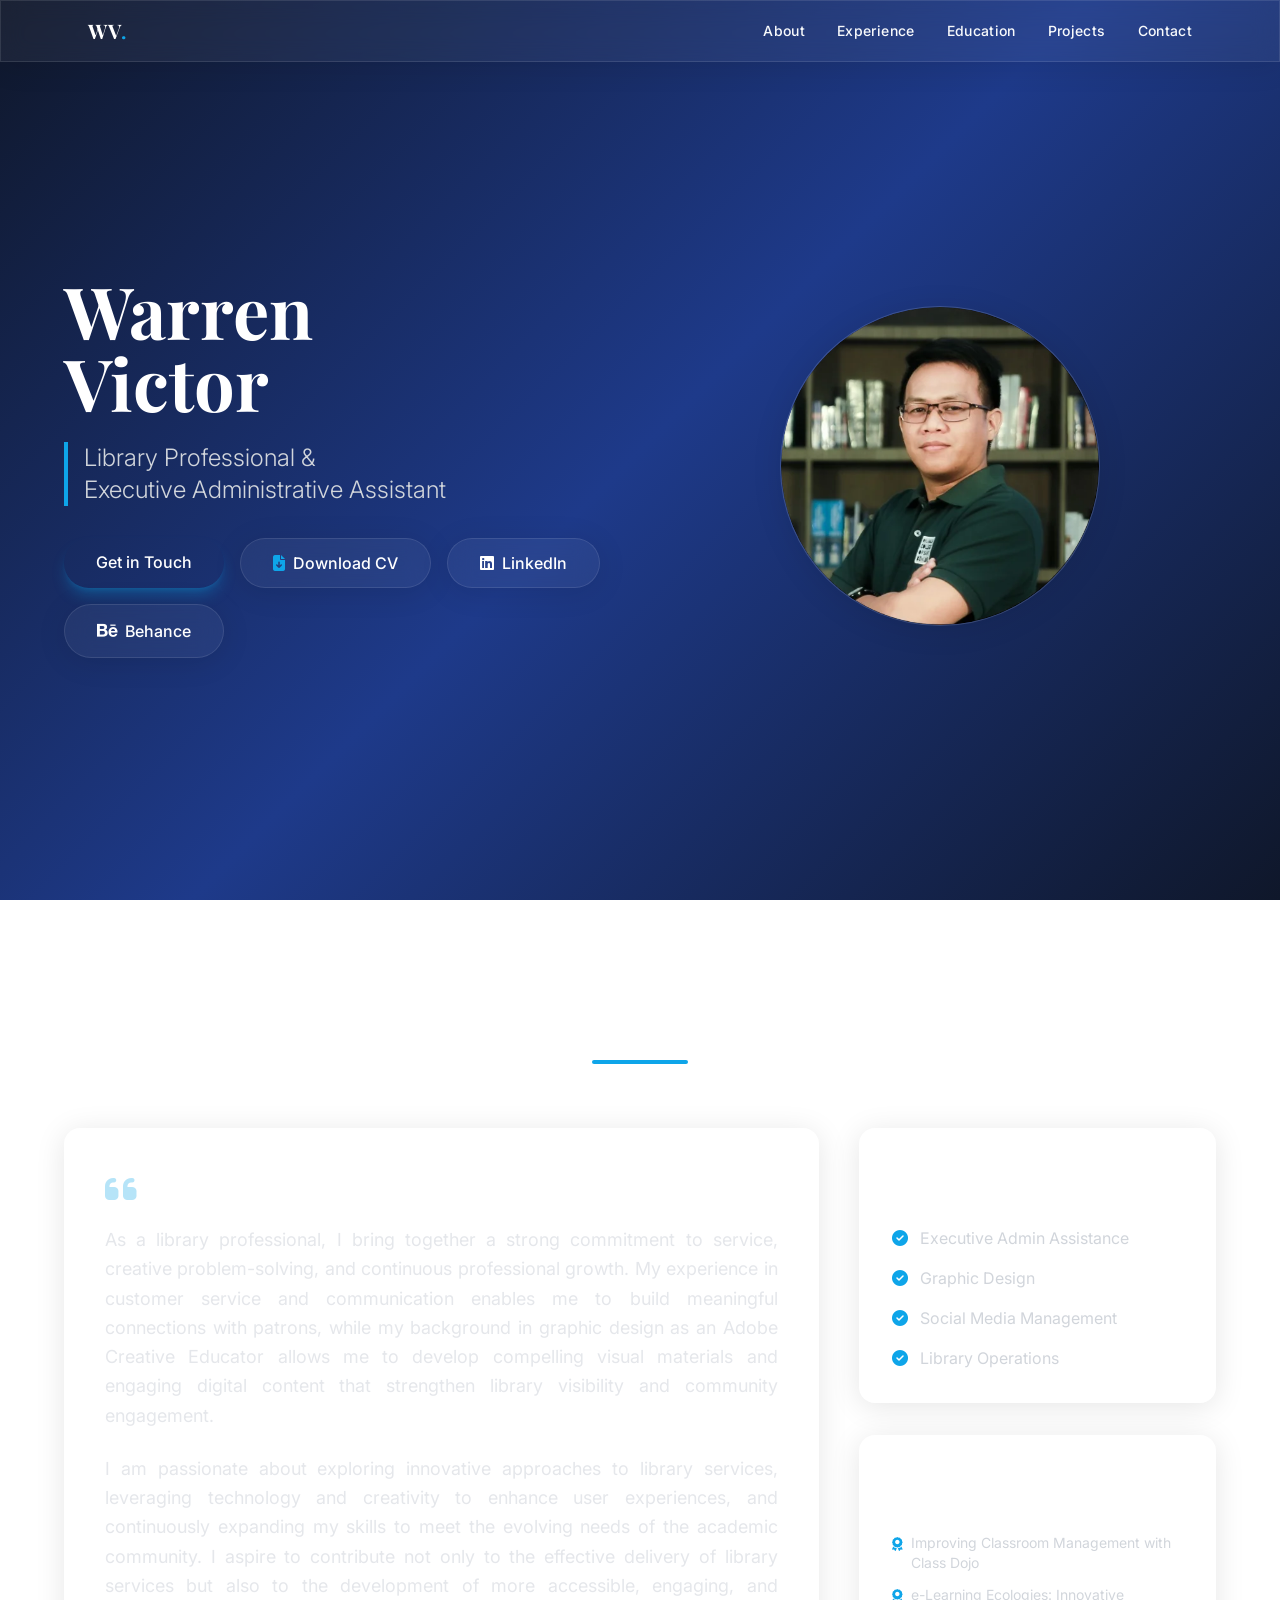
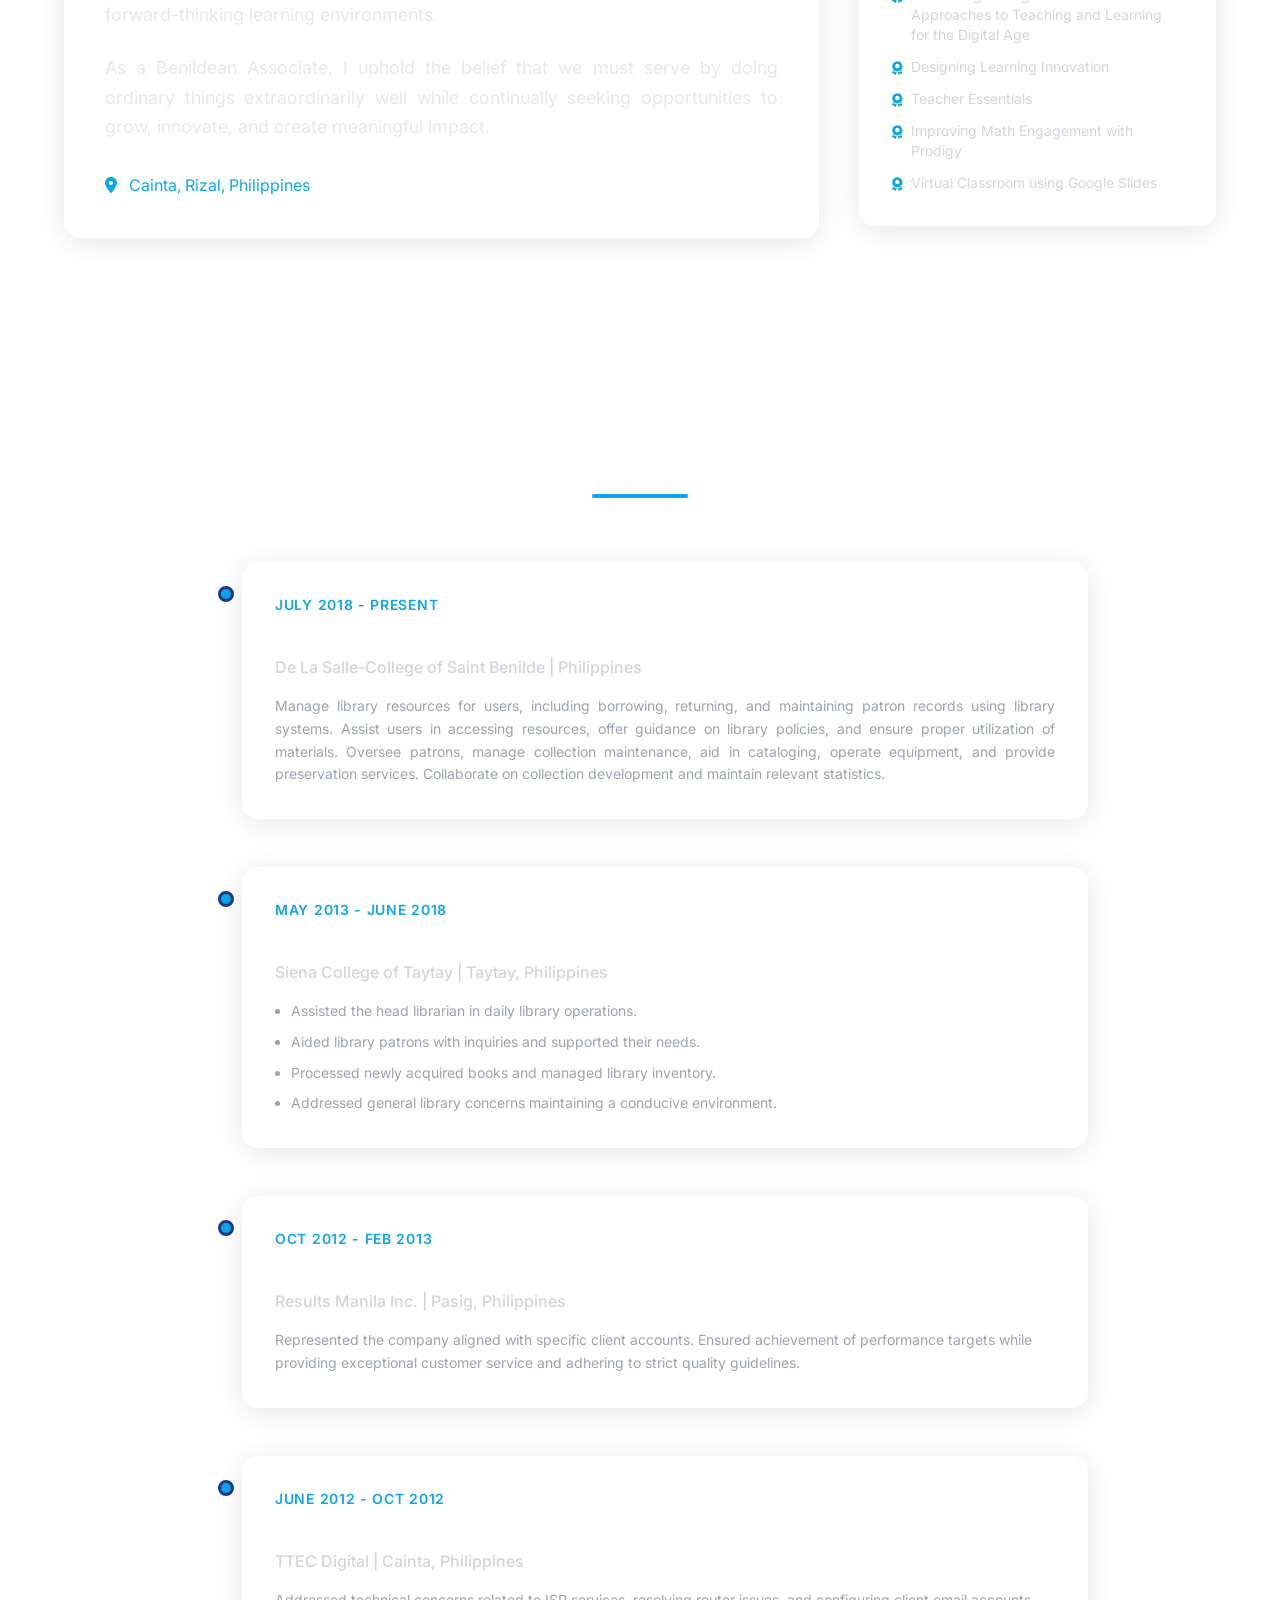
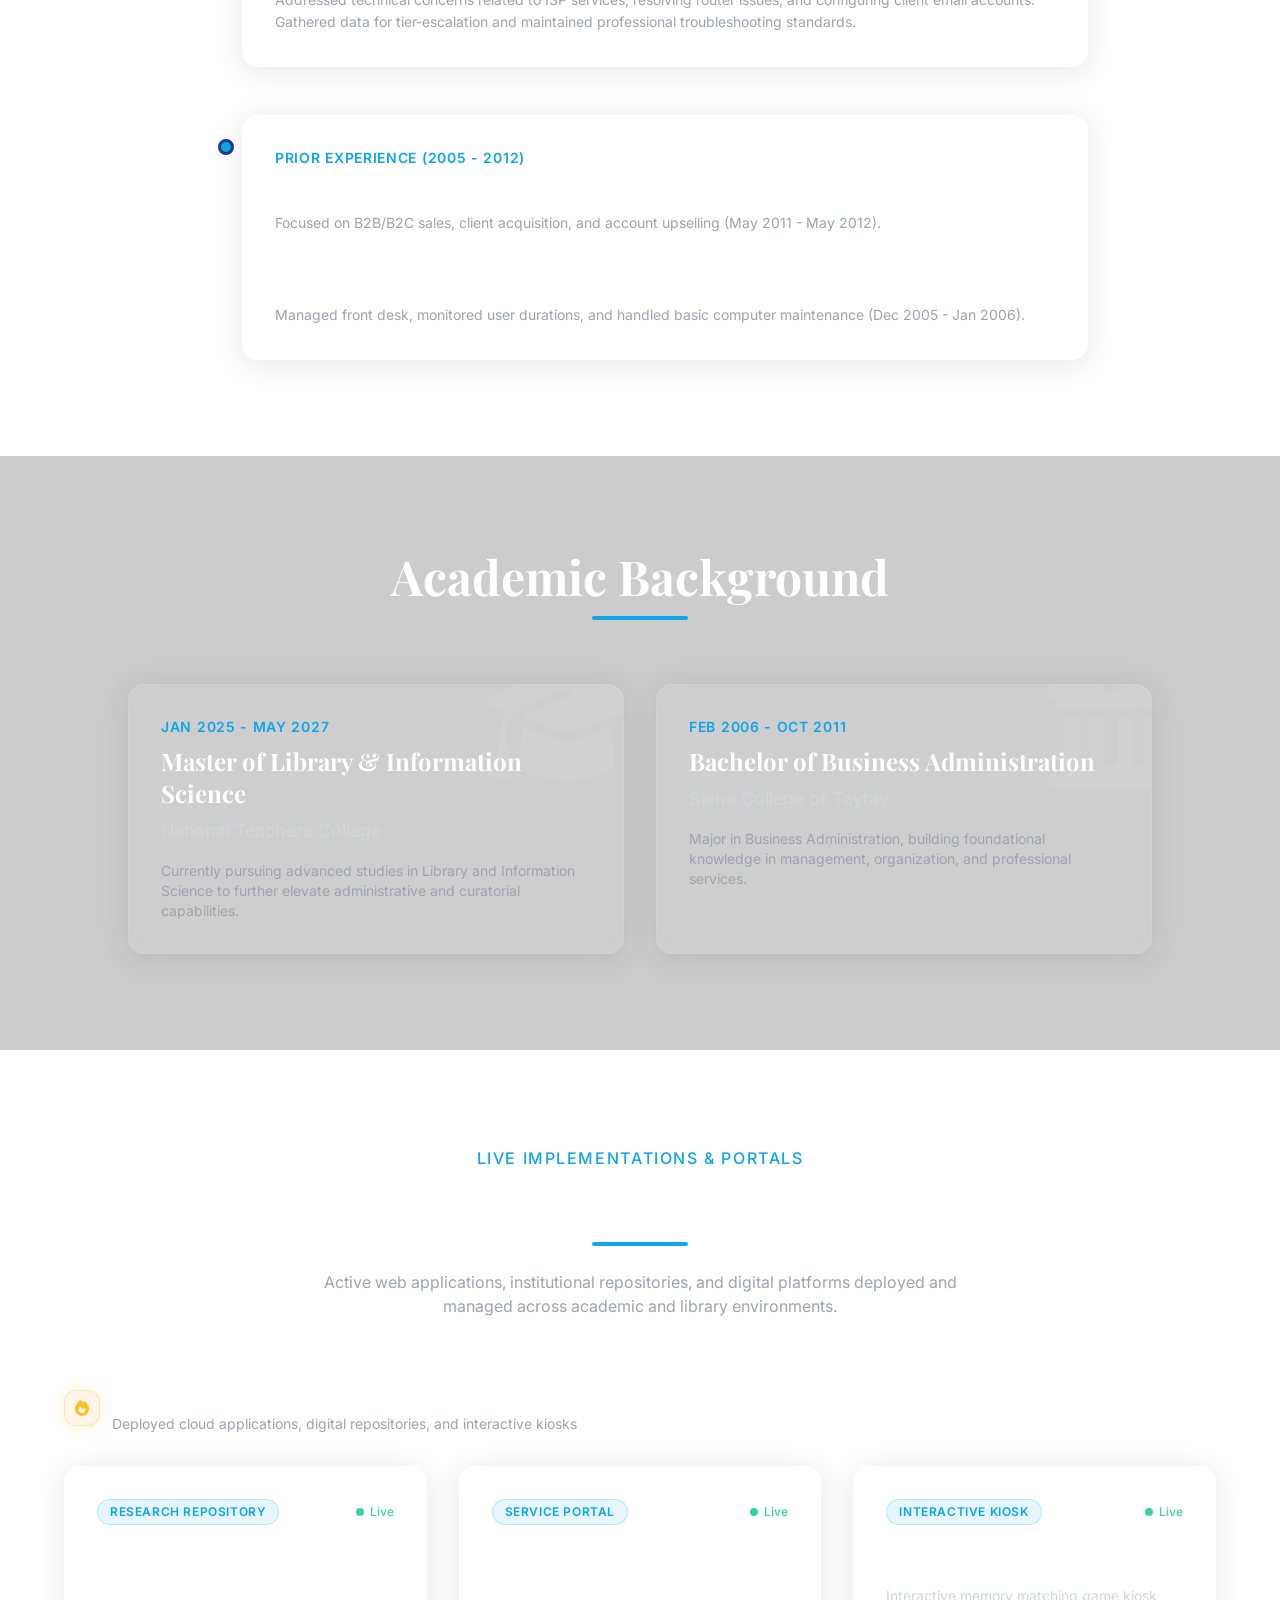
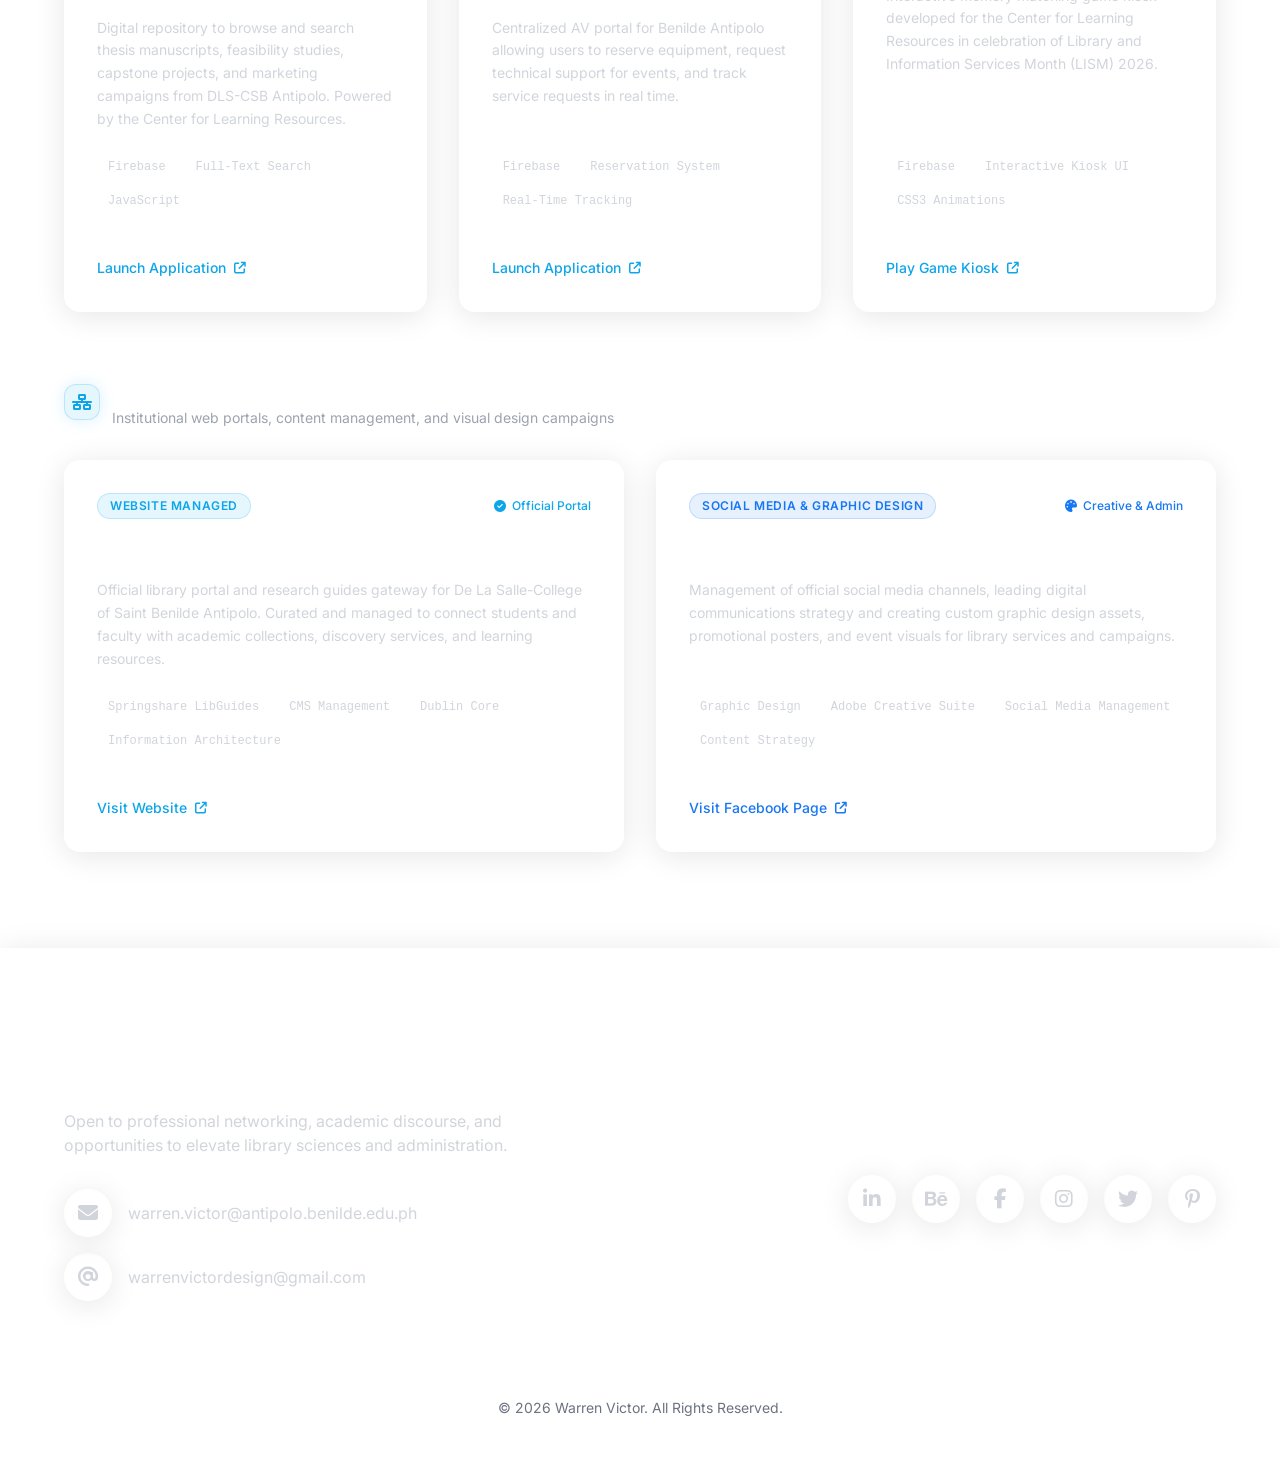
==== commit 5a012b6a: "content: remove w3space label and footer tagline" ====
--- a/index.html
+++ b/index.html
@@ -82,7 +82,6 @@
     <header id="home" class="min-h-screen flex items-center justify-center pt-20 pb-12 px-6">
         <div class="max-w-6xl mx-auto w-full grid grid-cols-1 lg:grid-cols-2 gap-12 items-center">
             <div class="order-2 lg:order-1 fade-in-up">
-                <p class="text-brand font-medium tracking-widest uppercase mb-3">w3space portfolio</p>
                 <h1 class="font-serif text-5xl md:text-7xl font-bold text-white leading-tight mb-6">
                     Warren <br>Victor
                 </h1>
@@ -584,9 +583,8 @@
             </div>
         </div>
         
-        <div class="max-w-6xl mx-auto border-t border-white/10 pt-8 flex flex-col md:flex-row justify-between items-center text-gray-500 text-sm">
+        <div class="max-w-6xl mx-auto border-t border-white/10 pt-8 text-center text-gray-500 text-sm">
             <p>&copy; 2026 Warren Victor. All Rights Reserved.</p>
-            <p class="mt-2 md:mt-0">Professionally designed portfolio.</p>
         </div>
     </footer>
 
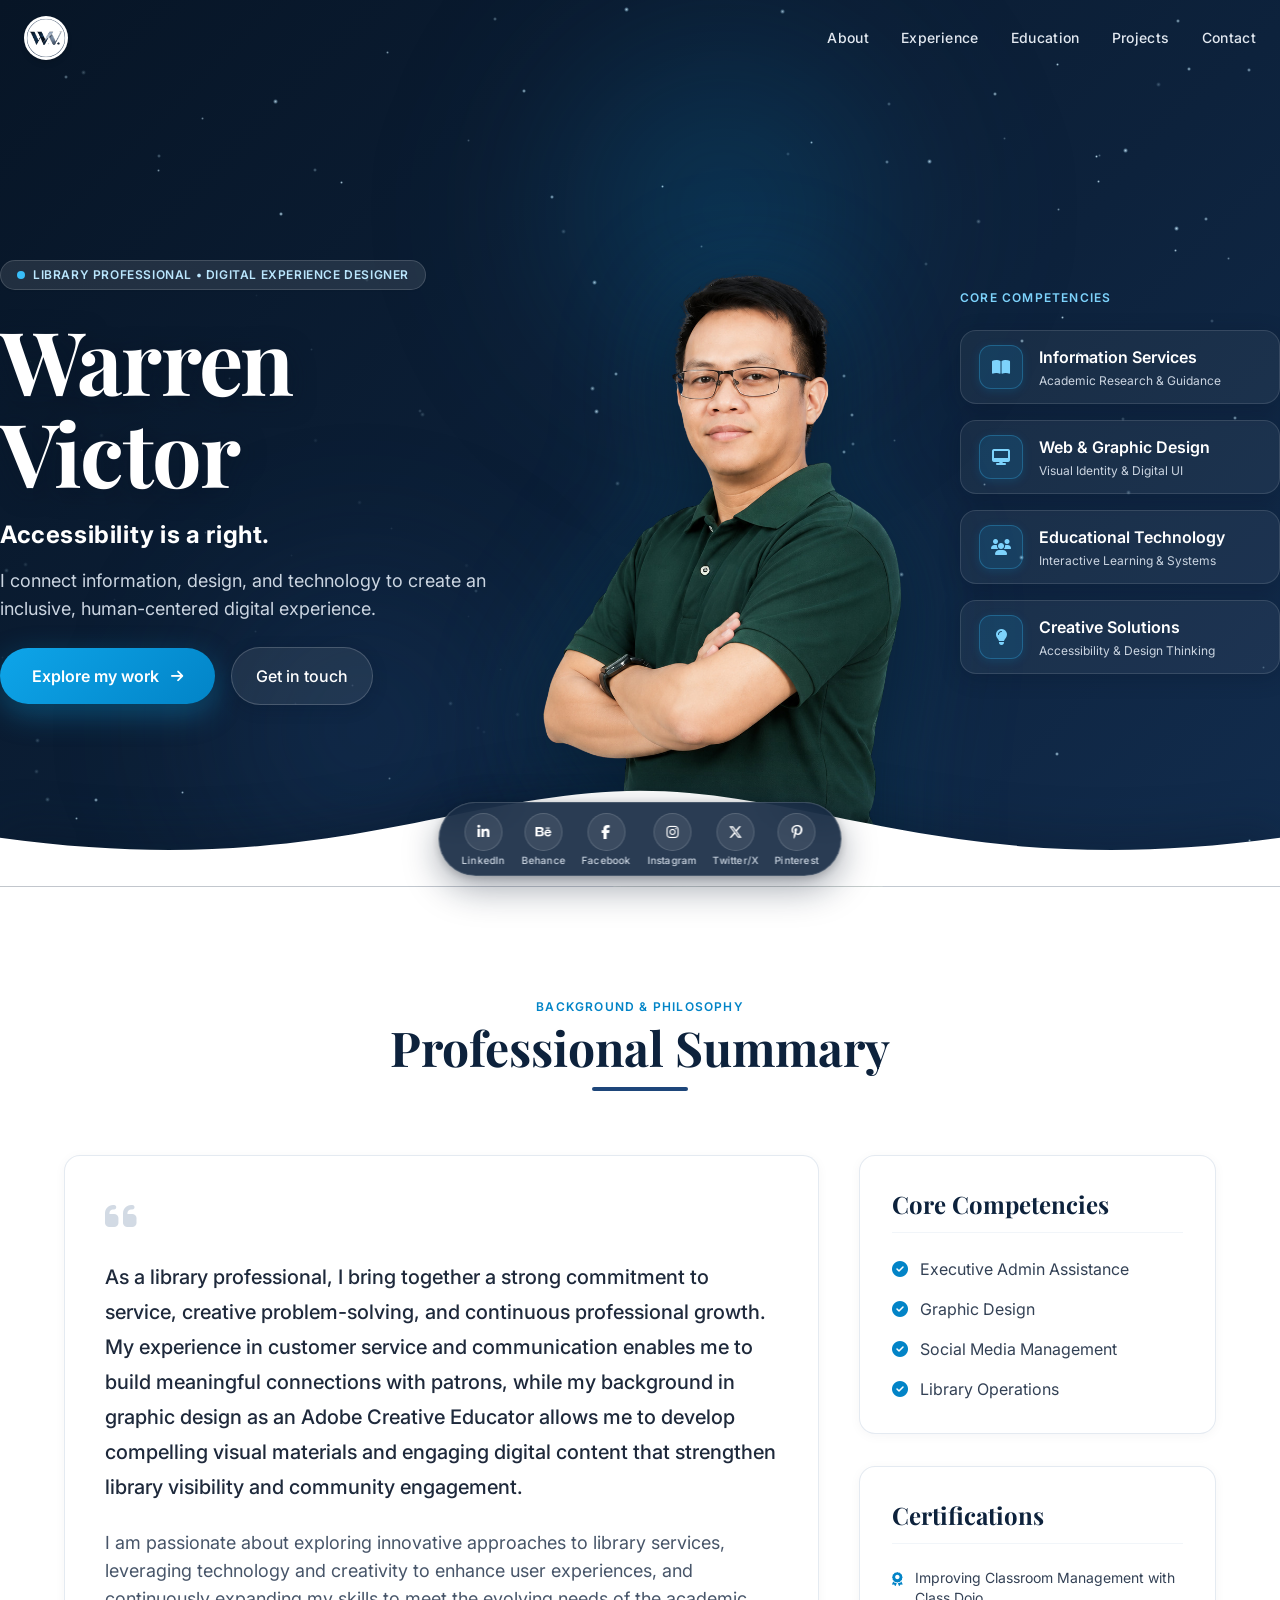
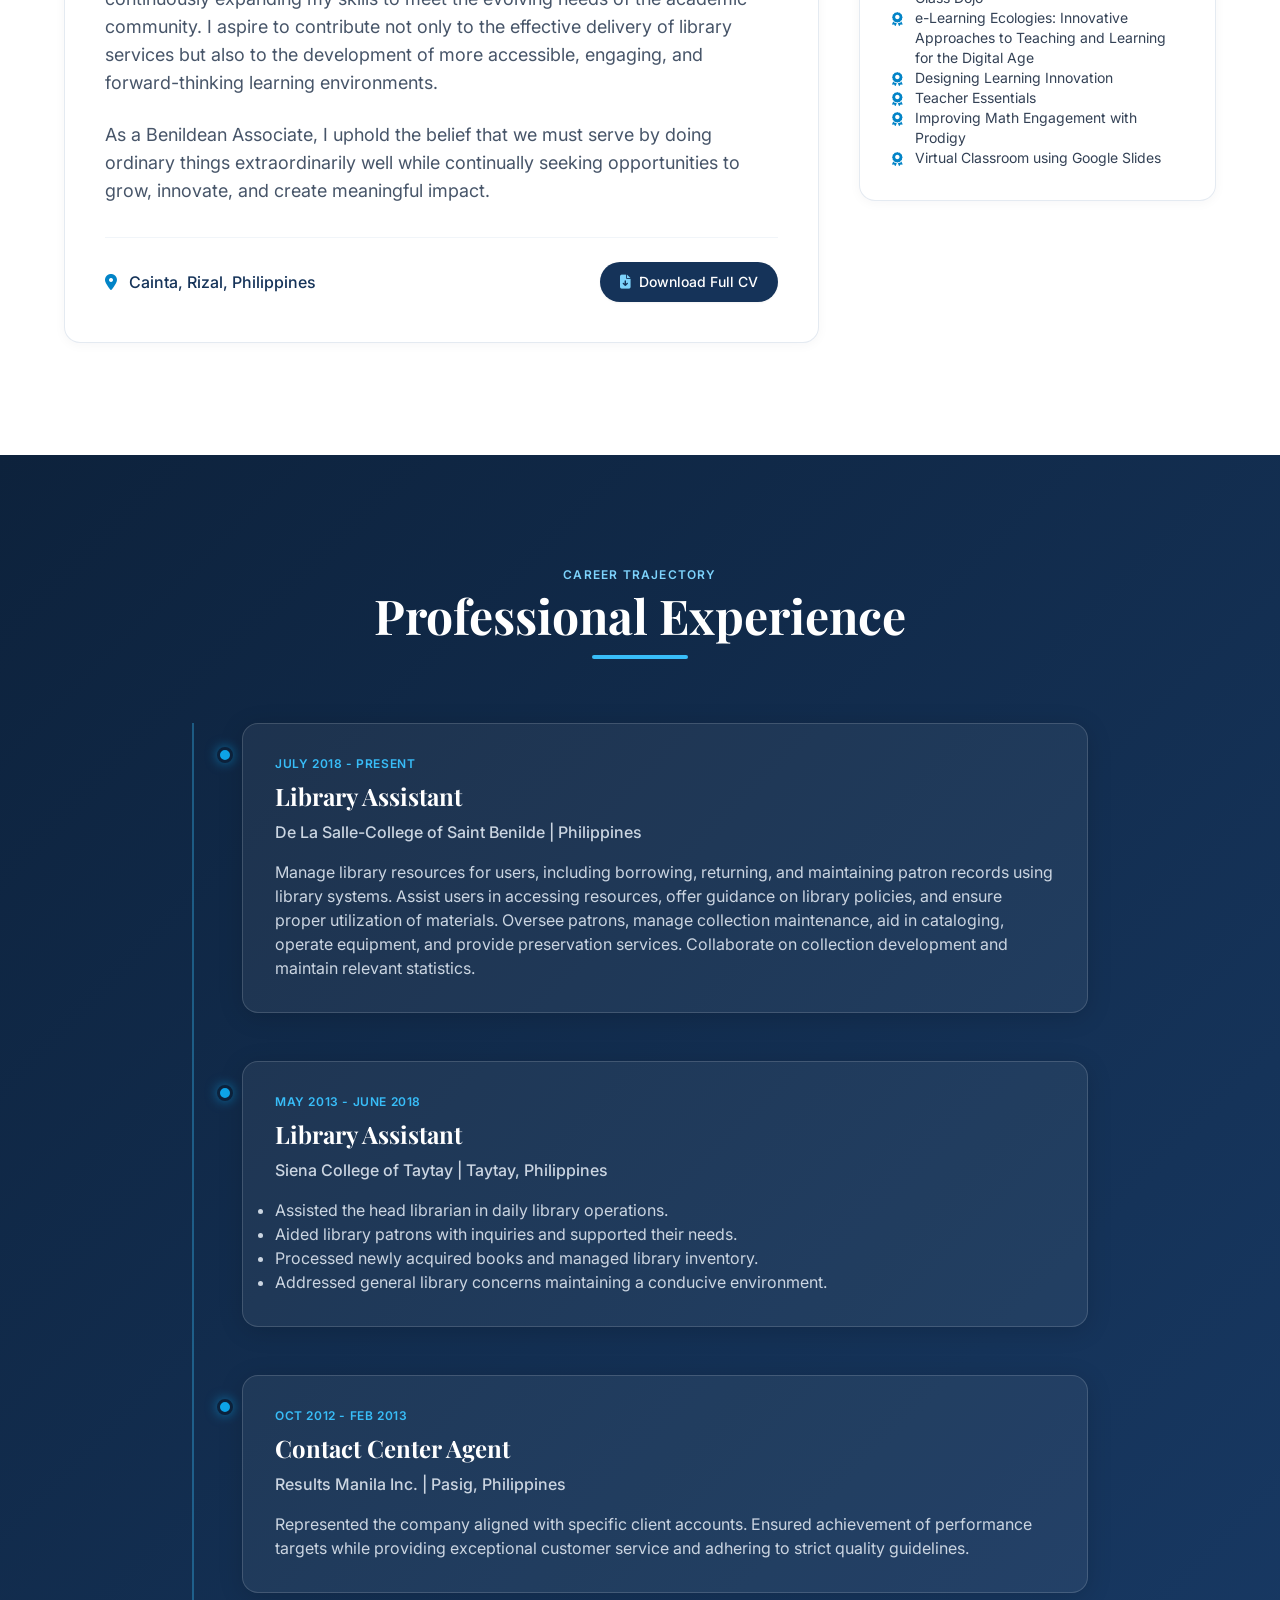
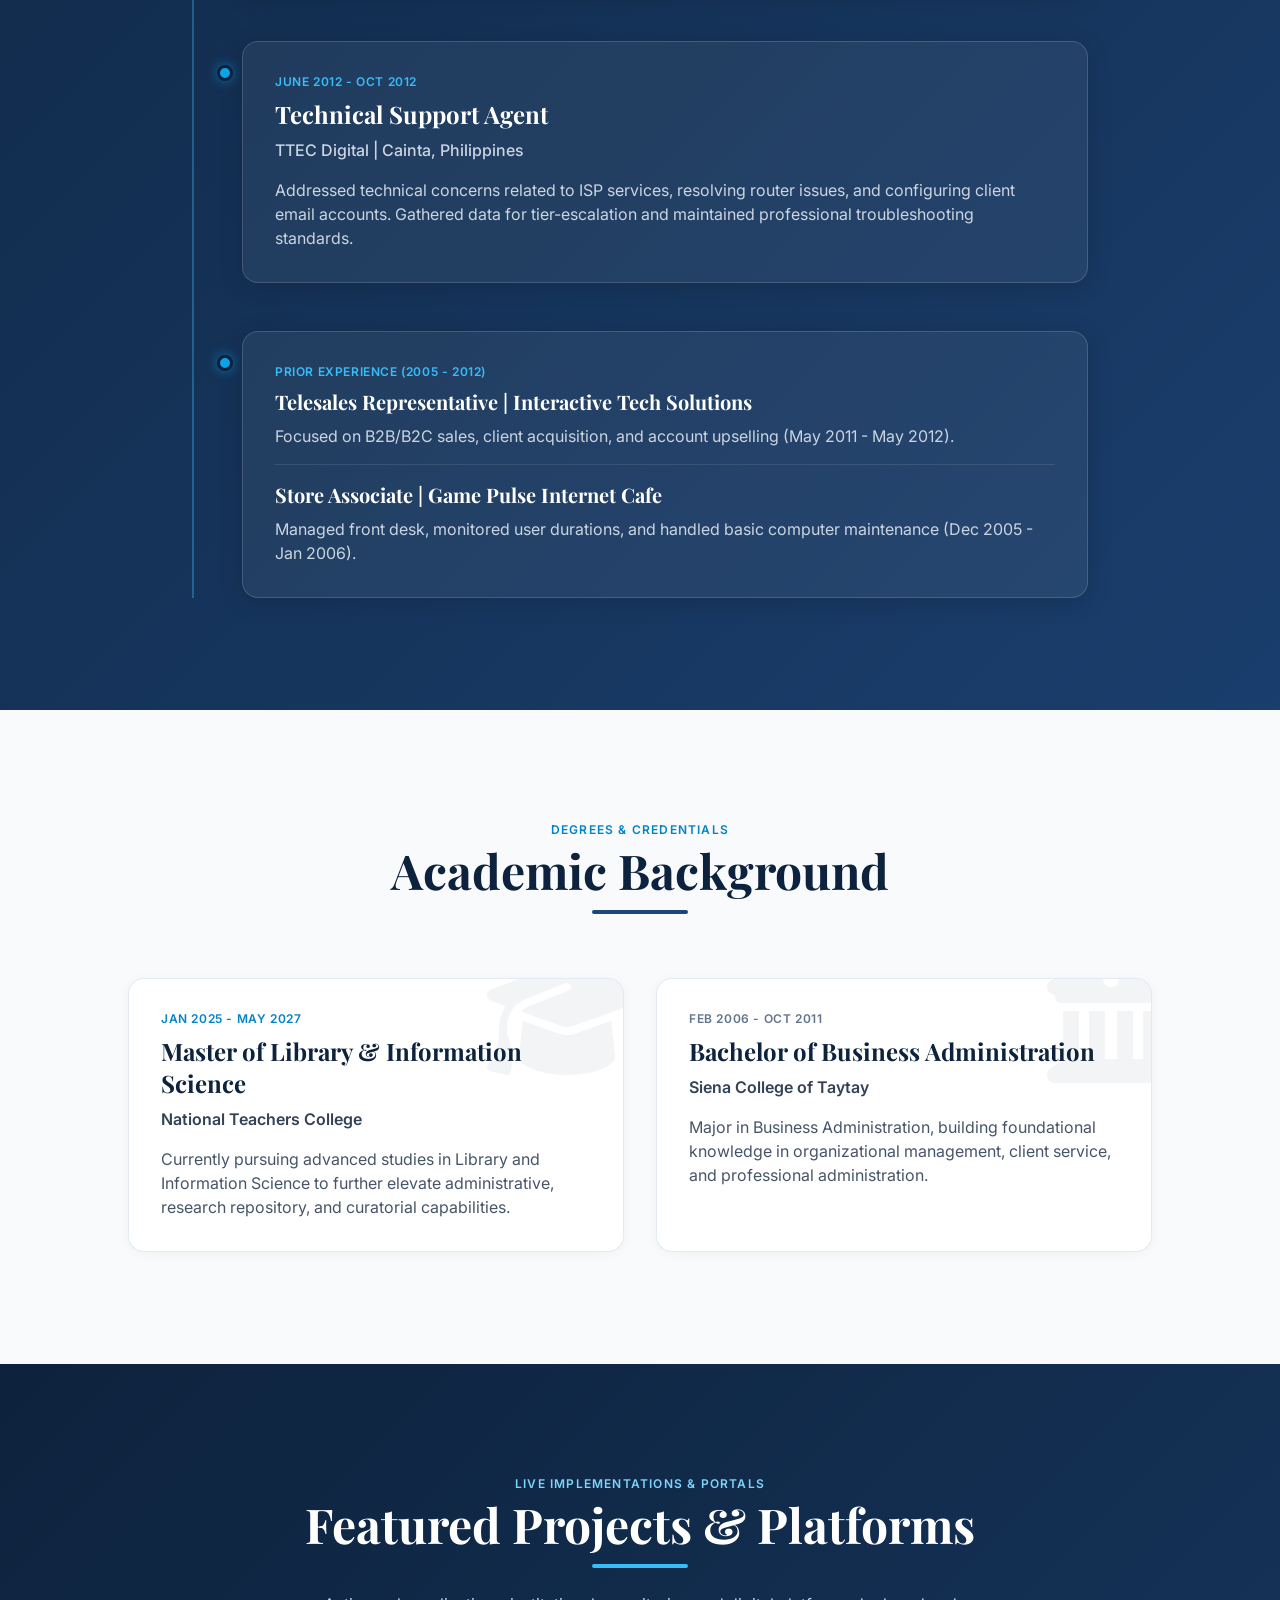
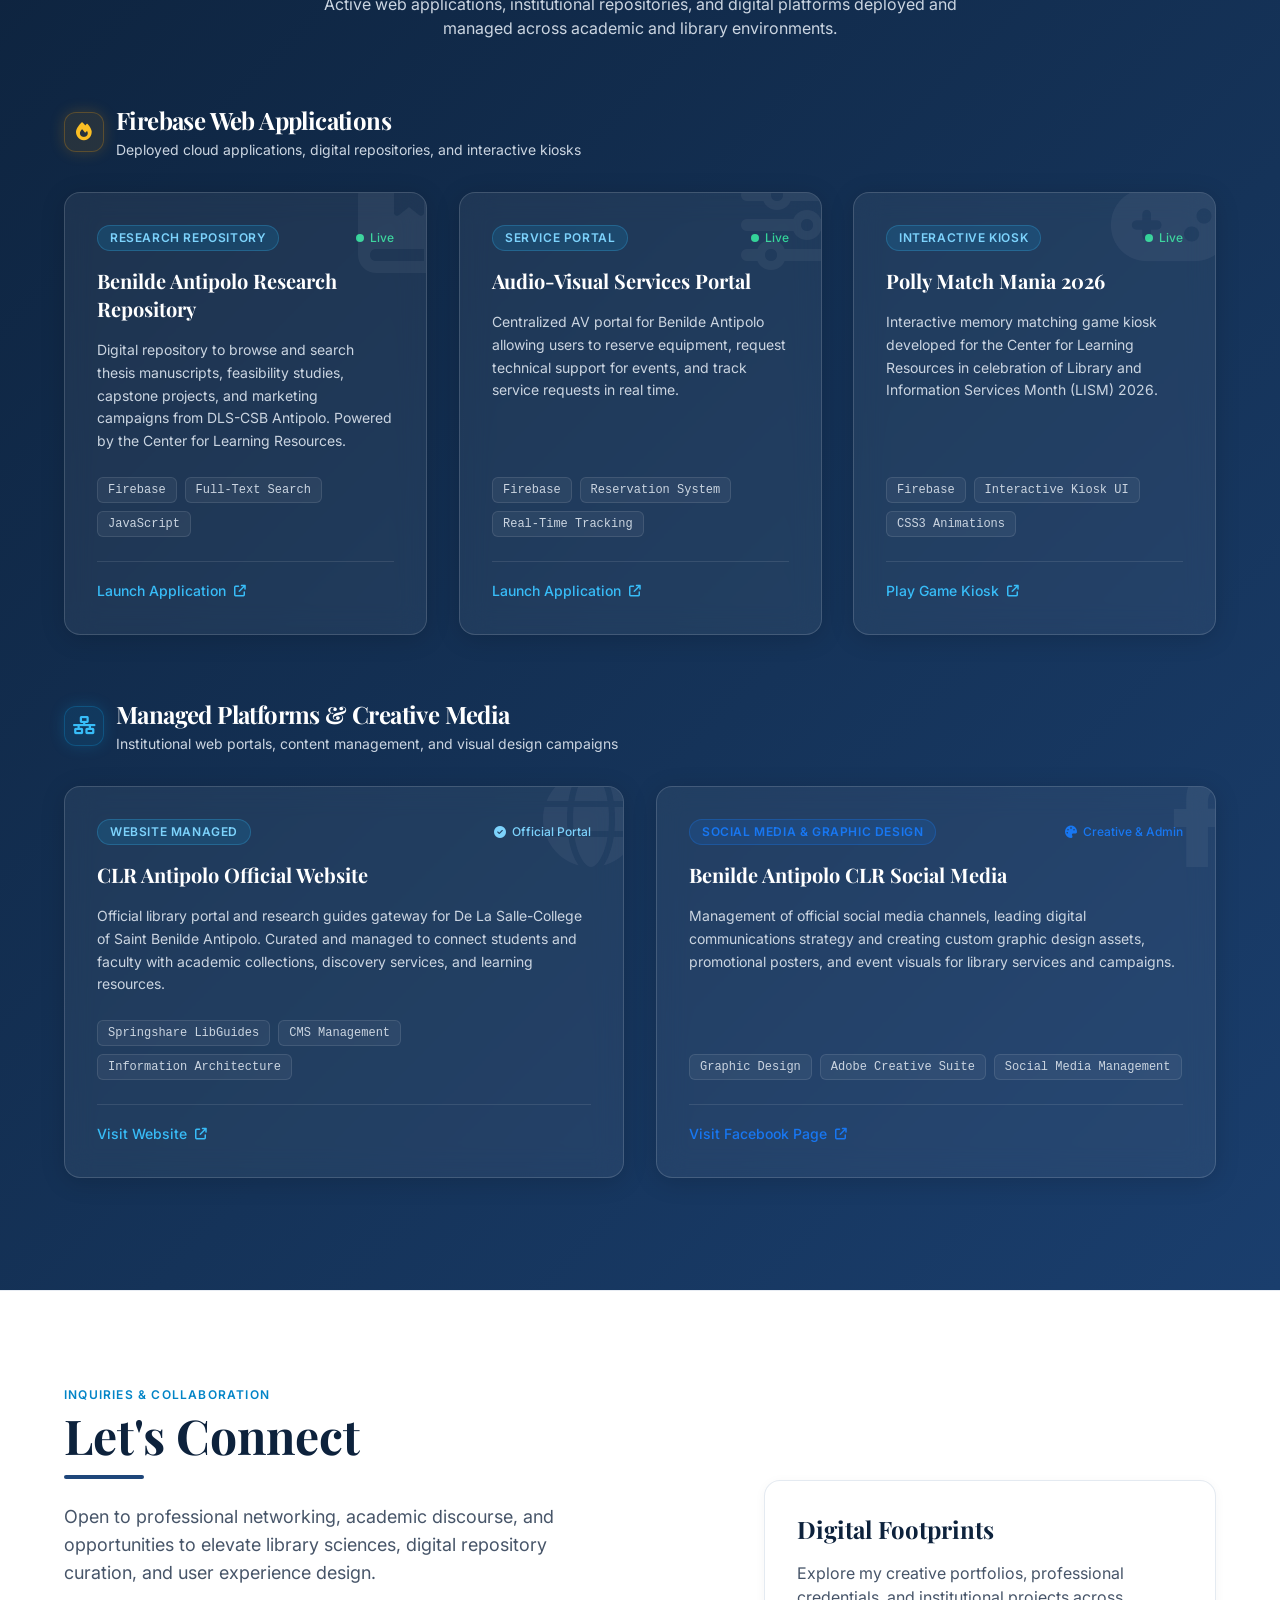
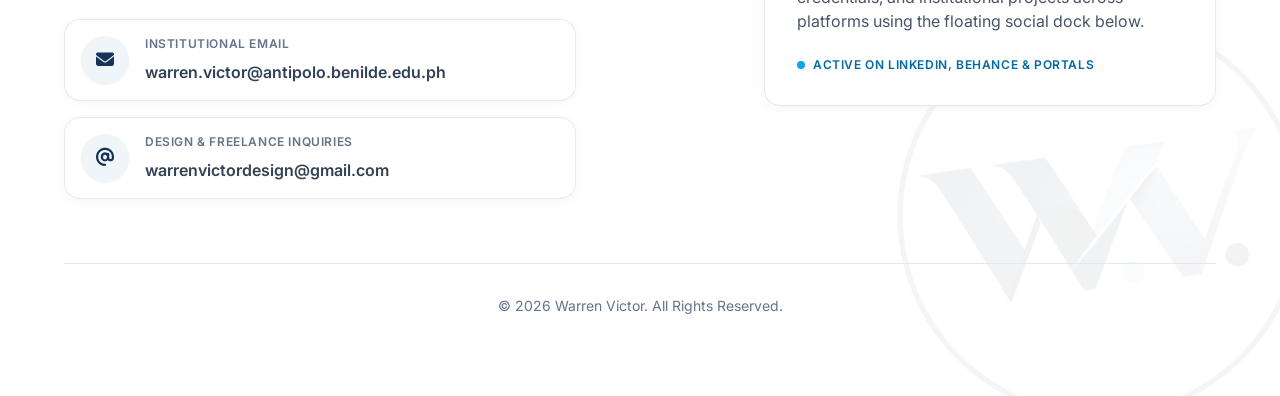
==== commit 36914e6c: "feat: Editorial Horizon theme + animated hero starfield (v1.1.4)" ====
--- a/index.html
+++ b/index.html
@@ -3,19 +3,19 @@
 <head>
     <meta charset="UTF-8">
     <meta name="viewport" content="width=device-width, initial-scale=1.0">
-    <title>Warren Victor | Library Professional &amp; Executive Administrative Assistant</title>
+    <title>Warren Victor | Library Professional &amp; Digital Experience Designer</title>
 
     <!-- SEO Meta Tags -->
-    <meta name="description" content="Professional portfolio of Warren Victor — Library Professional, Adobe Creative Educator, and Executive Administrative Assistant at De La Salle-College of Saint Benilde in the Philippines.">
+    <meta name="description" content="Professional portfolio of Warren Victor — Library Professional, Digital Experience Designer, Adobe Creative Educator, and Executive Administrative Assistant at De La Salle-College of Saint Benilde in the Philippines.">
     <meta name="author" content="Warren Victor">
     <link rel="canonical" href="https://warrenvictor.github.io/">
-    <meta name="theme-color" content="#0f172a">
+    <meta name="theme-color" content="#153359">
 
     <!-- Open Graph / Facebook -->
     <meta property="og:type" content="website">
     <meta property="og:url" content="https://warrenvictor.github.io/">
-    <meta property="og:title" content="Warren Victor | Library Professional &amp; Executive Administrative Assistant">
-    <meta property="og:description" content="Professional portfolio of Warren Victor — Library Professional, Adobe Creative Educator, and Executive Administrative Assistant at De La Salle-College of Saint Benilde.">
+    <meta property="og:title" content="Warren Victor | Library Professional &amp; Digital Experience Designer">
+    <meta property="og:description" content="Professional portfolio of Warren Victor — Library Professional, Digital Experience Designer, and Executive Administrative Assistant at De La Salle-College of Saint Benilde.">
     <meta property="og:image" content="https://warrenvictor.github.io/assets/img/og-image.jpg">
     <meta property="og:image:width" content="1200">
     <meta property="og:image:height" content="630">
@@ -24,47 +24,56 @@
     <!-- Twitter Card -->
     <meta name="twitter:card" content="summary_large_image">
     <meta name="twitter:url" content="https://warrenvictor.github.io/">
-    <meta name="twitter:title" content="Warren Victor | Library Professional &amp; Executive Administrative Assistant">
-    <meta name="twitter:description" content="Professional portfolio of Warren Victor — Library Professional, Adobe Creative Educator, and Executive Administrative Assistant.">
+    <meta name="twitter:title" content="Warren Victor | Library Professional &amp; Digital Experience Designer">
+    <meta name="twitter:description" content="Professional portfolio of Warren Victor — Library Professional, Digital Experience Designer, and Executive Administrative Assistant.">
     <meta name="twitter:image" content="https://warrenvictor.github.io/assets/img/og-image.jpg">
 
-    <!-- Dynamic SVG Favicon: Elegant 'wv' in Times New Roman -->
-    <link rel="icon" href="data:image/svg+xml;charset=utf-8,%3Csvg xmlns='http://www.w3.org/2000/svg' viewBox='0 0 100 100'%3E%3Crect width='100' height='100' rx='20' fill='%230f172a' stroke='%230ea5e9' stroke-width='4'/%3E%3Ctext x='50' y='68' font-family='Times New Roman, serif' font-size='56' font-style='italic' fill='%23ffffff' text-anchor='middle'%3Ewv%3C/text%3E%3C/svg%3E" type="image/svg+xml">
+    <!-- Favicon: Official WV Logo -->
+    <link rel="icon" href="assets/img/WV%20Logo.svg" type="image/svg+xml">
     
     <!-- Google Fonts (Preloaded for optimal rendering performance) -->
     <link rel="preconnect" href="https://fonts.googleapis.com">
     <link rel="preconnect" href="https://fonts.gstatic.com" crossorigin>
-    <link rel="preload" href="https://fonts.googleapis.com/css2?family=Inter:wght@300;400;500;600&family=Playfair+Display:ital,wght@0,400;0,600;0,700;1,400&display=swap" as="style" onload="this.onload=null;this.rel='stylesheet'">
-    <noscript><link rel="stylesheet" href="https://fonts.googleapis.com/css2?family=Inter:wght@300;400;500;600&family=Playfair+Display:ital,wght@0,400;0,600;0,700;1,400&display=swap"></noscript>
+    <link rel="preload" href="https://fonts.googleapis.com/css2?family=Inter:wght@300;400;500;600;700&family=Playfair+Display:ital,wght@0,400;0,600;0,700;1,400&display=swap" as="style" onload="this.onload=null;this.rel='stylesheet'">
+    <noscript><link rel="stylesheet" href="https://fonts.googleapis.com/css2?family=Inter:wght@300;400;500;600;700&family=Playfair+Display:ital,wght@0,400;0,600;0,700;1,400&display=swap"></noscript>
     
     <!-- FontAwesome for Icons (non-render-blocking with fallback) -->
     <link rel="preload" href="https://cdnjs.cloudflare.com/ajax/libs/font-awesome/6.4.0/css/all.min.css" as="style" onload="this.onload=null;this.rel='stylesheet'">
     <noscript><link rel="stylesheet" href="https://cdnjs.cloudflare.com/ajax/libs/font-awesome/6.4.0/css/all.min.css"></noscript>
     
     <!-- Unified Compiled & Minified Stylesheet (Tailwind + Custom Tokens & Components) -->
-    <link rel="stylesheet" href="assets/css/main.min.css">
+    <link rel="stylesheet" href="assets/css/main.min.css?v=patch4">
 </head>
-<body class="antialiased selection:bg-brand selection:text-white">
+<body class="antialiased selection:bg-navy-700 selection:text-white">
 
     <!-- Skip to Content (Accessibility) -->
     <a href="#main-content" class="skip-to-content">Skip to main content</a>
 
-    <!-- Navigation -->
-    <nav class="fixed w-full z-50 transition-all duration-300 glass-panel border-b-0 border-x-0 border-t-0 py-4" id="navbar" aria-label="Primary navigation">
-        <div class="max-w-6xl mx-auto px-6 flex justify-between items-center">
-            <a href="#home" class="font-serif text-xl font-bold tracking-wider text-white" aria-label="WV — Warren Victor Home">WV<span class="text-brand">.</span></a>
-            <div class="hidden md:flex space-x-8 text-sm font-medium tracking-wide">
-                <a href="#about" class="hover:text-brand transition-colors">About</a>
-                <a href="#experience" class="hover:text-brand transition-colors">Experience</a>
-                <a href="#education" class="hover:text-brand transition-colors">Education</a>
-                <a href="#projects" class="hover:text-brand transition-colors">Projects</a>
-                <a href="#contact" class="hover:text-brand transition-colors">Contact</a>
-            </div>
+    <!-- Top Navigation -->
+    <nav class="fixed w-full z-50 transition-all duration-300 py-4" id="navbar" aria-label="Primary navigation">
+        <div class="max-w-7xl mx-auto px-6 flex justify-between items-center">
+            <!-- Official WV Logo Badge in Navigation Bar -->
+            <a href="#home" class="flex items-center gap-3 group" aria-label="Warren Victor Home">
+                <span class="w-11 h-11 rounded-full bg-white flex items-center justify-center p-1 shadow-md group-hover:scale-105 transition-transform duration-300 border-2 border-white/80 overflow-hidden">
+                    <img src="assets/img/WV%20Logo.svg" alt="Warren Victor Logo" class="w-full h-full object-contain" width="44" height="44">
+                </span>
+            </a>
+
+            <!-- Desktop Nav Links -->
+            <div class="hidden md:flex items-center space-x-8 text-sm font-medium tracking-wide">
+                <a href="#about" class="text-slate-200 hover:text-sky-400 transition-colors py-1">About</a>
+                <a href="#experience" class="text-slate-200 hover:text-sky-400 transition-colors py-1">Experience</a>
+                <a href="#education" class="text-slate-200 hover:text-sky-400 transition-colors py-1">Education</a>
+                <a href="#projects" class="text-slate-200 hover:text-sky-400 transition-colors py-1">Projects</a>
+                <a href="#contact" class="text-slate-200 hover:text-sky-400 transition-colors py-1">Contact</a>
+            </div>
+
             <!-- Mobile Menu Button -->
-            <button class="md:hidden text-white focus:outline-none" id="mobile-menu-button" aria-label="Toggle navigation menu" aria-expanded="false" aria-controls="mobile-menu">
+            <button class="md:hidden text-white focus:outline-none p-2 rounded-lg bg-white/10 hover:bg-white/20 transition-colors" id="mobile-menu-button" aria-label="Toggle navigation menu" aria-expanded="false" aria-controls="mobile-menu">
                 <i class="fas fa-bars text-xl"></i>
             </button>
         </div>
+
         <!-- Mobile Menu Dropdown -->
         <div class="mobile-menu md:hidden" id="mobile-menu" role="navigation" aria-label="Mobile navigation">
             <a href="#about">About</a>
@@ -75,117 +84,298 @@
         </div>
     </nav>
 
+    <!-- Floating Social Media Deck (Fixed dock at bottom, shrinks on scroll) -->
+    <aside class="floating-deck" id="floating-deck" aria-label="Social media profiles">
+        <div class="floating-deck-inner" role="toolbar" aria-label="Social profile links">
+            <!-- LinkedIn -->
+            <a href="https://www.linkedin.com/in/warren-victor" target="_blank" rel="noopener noreferrer" class="dock-item group" aria-label="LinkedIn Profile (opens in new tab)" data-tooltip="LinkedIn">
+                <span class="dock-icon group-hover:bg-sky-500/30 group-hover:border-sky-400">
+                    <i class="fab fa-linkedin-in text-sm" aria-hidden="true"></i>
+                </span>
+                <span class="dock-label">LinkedIn</span>
+            </a>
+
+            <!-- Behance -->
+            <a href="https://www.behance.net/warrenvictor" target="_blank" rel="noopener noreferrer" class="dock-item group" aria-label="Behance Portfolio (opens in new tab)" data-tooltip="Behance">
+                <span class="dock-icon group-hover:bg-[#1769ff]/30 group-hover:border-[#1769ff]">
+                    <i class="fab fa-behance text-sm" aria-hidden="true"></i>
+                </span>
+                <span class="dock-label">Behance</span>
+            </a>
+
+            <!-- Facebook -->
+            <a href="https://www.facebook.com/meta.warrenvictor" target="_blank" rel="noopener noreferrer" class="dock-item group" aria-label="Facebook Profile (opens in new tab)" data-tooltip="Facebook">
+                <span class="dock-icon group-hover:bg-[#1877f2]/30 group-hover:border-[#1877f2]">
+                    <i class="fab fa-facebook-f text-sm" aria-hidden="true"></i>
+                </span>
+                <span class="dock-label">Facebook</span>
+            </a>
+
+            <!-- Instagram -->
+            <a href="https://www.instagram.com/igwarrenvictor" target="_blank" rel="noopener noreferrer" class="dock-item group" aria-label="Instagram Profile (opens in new tab)" data-tooltip="Instagram">
+                <span class="dock-icon group-hover:bg-pink-500/30 group-hover:border-pink-400">
+                    <i class="fab fa-instagram text-sm" aria-hidden="true"></i>
+                </span>
+                <span class="dock-label">Instagram</span>
+            </a>
+
+            <!-- Twitter / X -->
+            <a href="https://twitter.com/_warrenvictor" target="_blank" rel="noopener noreferrer" class="dock-item group" aria-label="Twitter/X Profile (opens in new tab)" data-tooltip="Twitter/X">
+                <span class="dock-icon group-hover:bg-white/20 group-hover:border-white">
+                    <svg class="w-3.5 h-3.5 fill-current" viewBox="0 0 24 24" aria-hidden="true"><path d="M18.244 2.25h3.308l-7.227 8.26 8.502 11.24H16.17l-5.214-6.817L4.99 21.75H1.68l7.73-8.835L1.254 2.25H8.08l4.713 6.231zm-1.161 17.52h1.833L7.084 4.126H5.117z"/></svg>
+                </span>
+                <span class="dock-label">Twitter/X</span>
+            </a>
+
+            <!-- Pinterest -->
+            <a href="https://www.pinterest.com/warrenvictordesign" target="_blank" rel="noopener noreferrer" class="dock-item group" aria-label="Pinterest Portfolio (opens in new tab)" data-tooltip="Pinterest">
+                <span class="dock-icon group-hover:bg-red-500/30 group-hover:border-red-400">
+                    <i class="fab fa-pinterest-p text-sm" aria-hidden="true"></i>
+                </span>
+                <span class="dock-label">Pinterest</span>
+            </a>
+        </div>
+    </aside>
+
     <!-- Main Content -->
     <main id="main-content">
 
-    <!-- Header / Hero Section -->
-    <header id="home" class="min-h-screen flex items-center justify-center pt-20 pb-12 px-6">
-        <div class="max-w-6xl mx-auto w-full grid grid-cols-1 lg:grid-cols-2 gap-12 items-center">
-            <div class="order-2 lg:order-1 fade-in-up">
-                <h1 class="font-serif text-5xl md:text-7xl font-bold text-white leading-tight mb-6">
-                    Warren <br>Victor
-                </h1>
-                <h2 class="text-xl md:text-2xl text-gray-300 font-light mb-8 border-l-4 border-brand pl-4">
-                    Library Professional &amp; <br>Executive Administrative Assistant
-                </h2>
-                <div class="flex flex-wrap gap-4">
-                    <a href="#contact" class="bg-brand-dark hover:bg-brand text-white px-8 py-3 rounded-full font-medium transition-all shadow-lg shadow-brand/30">
-                        Get in Touch
-                    </a>
-                    <!-- Download CV Button -->
-                    <a href="assets/Warren-Victor-CV.pdf" download="Warren-Victor-CV.pdf" class="glass-panel hover:bg-white/10 text-white px-8 py-3 rounded-full font-medium transition-all flex items-center gap-2 shadow-lg hover:border-brand/40" aria-label="Download CV — Warren Victor (PDF)">
-                        <i class="fas fa-file-arrow-down text-brand" aria-hidden="true"></i> Download CV
-                    </a>
-                    <a href="https://www.linkedin.com/in/warren-victor" target="_blank" rel="noopener noreferrer" class="glass-panel hover:bg-white/10 text-white px-8 py-3 rounded-full font-medium transition-all flex items-center gap-2">
-                        <i class="fab fa-linkedin" aria-hidden="true"></i> LinkedIn
-                    </a>
-                    <!-- Highlighted Behance Link -->
-                    <a href="https://www.behance.net/warrenvictor" target="_blank" rel="noopener noreferrer" class="glass-panel border-[#1769ff]/30 hover:bg-[#1769ff] hover:border-[#1769ff] text-white px-8 py-3 rounded-full font-medium transition-all duration-300 flex items-center gap-2 shadow-[0_0_15px_rgba(23,105,255,0.15)] hover:shadow-[0_0_25px_rgba(23,105,255,0.5)]">
-                        <i class="fab fa-behance text-lg" aria-hidden="true"></i> Behance
-                    </a>
-                </div>
-            </div>
-            
-            <div class="order-1 lg:order-2 flex justify-center fade-in-right">
-                <!-- Professional Headshot -->
-                <div class="w-64 h-64 md:w-80 md:h-80 rounded-full glass-panel flex items-center justify-center border-4 border-white/20 relative overflow-hidden group shadow-2xl shadow-brand/20">
-                    <div class="absolute inset-0 bg-brand opacity-0 group-hover:opacity-20 transition-opacity duration-500 z-10"></div>
-                    
-                    <!-- Local headshot with fallback -->
-                    <picture>
-                        <source srcset="assets/img/warren-victor-headshot.webp" type="image/webp">
-                        <img src="assets/img/warren-victor-headshot.png" 
-                             alt="Warren Victor — Library Professional, smiling in a professional headshot photo" 
-                             class="headshot-img w-full h-full object-cover transition-transform duration-700 group-hover:scale-105 relative z-0"
-                             id="headshot-img"
-                             width="320"
-                             height="320"
-                             loading="eager"
-                             fetchpriority="high">
-                    </picture>
-                    <!-- Fallback initials badge (shown via CSS if image fails to load) -->
-                    <div class="headshot-fallback" aria-hidden="true">WV</div>
-                </div>
-            </div>
+    <!-- Header / Hero Section: Deep Sapphire Navy & Glassmorphism -->
+    <header id="home" class="hero-navy-gradient min-h-screen relative flex items-center pt-20 sm:pt-24 pb-6 sm:pb-0 px-4 sm:px-6">
+        <canvas class="stars" aria-hidden="true"></canvas>
+        <span class="shooting-star shooting-star-1" aria-hidden="true"></span>
+        <span class="shooting-star shooting-star-2" aria-hidden="true"></span>
+        <div class="relative z-10 max-w-7xl mx-auto w-full">
+            <div class="hero-grid-container grid grid-cols-1 lg:grid-cols-12 gap-6 lg:gap-6 items-center min-h-[calc(100vh-140px)] pb-8 lg:pb-0">
+                
+                <!-- Left Column: Primary Typography & Call to Action (5 cols on lg: LEFT) -->
+                <div class="hero-col-content lg:col-span-5 text-white z-20 fade-in-left pt-2 lg:pt-0 self-center">
+                    <!-- Eyebrow Pill Badge -->
+                    <div class="hero-eyebrow-wrapper mb-6 flex">
+                        <span class="hero-eyebrow-pill inline-flex items-center gap-2 px-4 py-2 rounded-full bg-white/10 border border-white/15 backdrop-blur-md shadow-sm">
+                            <span class="w-2 h-2 rounded-full bg-sky-400 animate-pulse flex-shrink-0"></span>
+                            <span class="text-xs sm:text-sm font-semibold tracking-wider uppercase text-sky-200">
+                                Library Professional &bull; Digital Experience Designer
+                            </span>
+                        </span>
+                    </div>
+
+                    <!-- Majestic Name Headline (Pure Internet White #FFFFFF) -->
+                    <h1 class="hero-name-headline">
+                        Warren Victor
+                    </h1>
+
+                    <!-- Cyan Horizontal Accent Divider (Mobile-Only Inspiration Element) -->
+                    <div class="hero-cyan-divider" aria-hidden="true"></div>
+
+                    <!-- Mission & Value Proposition -->
+                    <div class="hero-mission-wrapper mt-4 lg:mt-6 mb-6 lg:mb-8 max-w-lg">
+                        <p class="hero-statement-lead text-xl md:text-2xl font-bold text-sky-100 tracking-wide leading-snug mb-4">
+                            Accessibility is a right.
+                        </p>
+                        <p class="hero-mission-desc text-slate-300 text-base md:text-lg leading-relaxed font-normal mb-6">
+                            I connect information, design, and technology to create an inclusive, human-centered digital experience.
+                        </p>
+                    </div>
+
+                    <!-- Call To Action Buttons (Side-by-side left-aligned on desktop, stacked full-width on mobile) -->
+                    <div class="hero-cta-wrapper">
+                        <a href="#projects" class="hero-cta-btn inline-flex items-center gap-3 text-white font-semibold px-8 py-4 rounded-full text-base group">
+                            <span>Explore my work</span>
+                            <i class="fas fa-arrow-right text-sm group-hover:translate-x-1 transition-transform duration-300" aria-hidden="true"></i>
+                        </a>
+                        <a href="#contact" class="hero-cta-secondary inline-flex items-center gap-2 px-6 py-4 rounded-full text-white font-medium text-base">
+                            <span>Get in touch</span>
+                        </a>
+                    </div>
+
+                    <!-- Mobile Inline Social Icons Bar (Matching Reference Layout Rhythm) -->
+                    <div class="hero-mobile-social" role="toolbar" aria-label="Social profile links">
+                        <!-- LinkedIn -->
+                        <a href="https://www.linkedin.com/in/warren-victor" target="_blank" rel="noopener noreferrer" class="hero-mobile-social-link" aria-label="LinkedIn Profile (opens in new tab)">
+                            <i class="fab fa-linkedin-in" aria-hidden="true"></i>
+                        </a>
+                        <!-- Behance -->
+                        <a href="https://www.behance.net/warrenvictor" target="_blank" rel="noopener noreferrer" class="hero-mobile-social-link" aria-label="Behance Portfolio (opens in new tab)">
+                            <i class="fab fa-behance" aria-hidden="true"></i>
+                        </a>
+                        <!-- Facebook -->
+                        <a href="https://www.facebook.com/meta.warrenvictor" target="_blank" rel="noopener noreferrer" class="hero-mobile-social-link" aria-label="Facebook Profile (opens in new tab)">
+                            <i class="fab fa-facebook-f" aria-hidden="true"></i>
+                        </a>
+                        <!-- Instagram -->
+                        <a href="https://www.instagram.com/igwarrenvictor" target="_blank" rel="noopener noreferrer" class="hero-mobile-social-link" aria-label="Instagram Profile (opens in new tab)">
+                            <i class="fab fa-instagram" aria-hidden="true"></i>
+                        </a>
+                        <!-- Twitter / X -->
+                        <a href="https://twitter.com/_warrenvictor" target="_blank" rel="noopener noreferrer" class="hero-mobile-social-link" aria-label="Twitter/X Profile (opens in new tab)">
+                            <svg class="w-3.5 h-3.5 fill-current" viewBox="0 0 24 24" aria-hidden="true"><path d="M18.244 2.25h3.308l-7.227 8.26 8.502 11.24H16.17l-5.214-6.817L4.99 21.75H1.68l7.73-8.835L1.254 2.25H8.08l4.713 6.231zm-1.161 17.52h1.833L7.084 4.126H5.117z"/></svg>
+                        </a>
+                        <!-- Pinterest -->
+                        <a href="https://www.pinterest.com/warrenvictordesign" target="_blank" rel="noopener noreferrer" class="hero-mobile-social-link" aria-label="Pinterest Portfolio (opens in new tab)">
+                            <i class="fab fa-pinterest-p" aria-hidden="true"></i>
+                        </a>
+                    </div>
+                </div>
+
+                <!-- Center Column: Warren Victor Portrait Cutout (4 cols on lg: CENTER) -->
+                <div class="hero-col-portrait lg:col-span-4 flex justify-center items-end relative z-10 fade-in-up">
+                    <div class="hero-portrait-wrapper relative w-full max-w-sm sm:max-w-md lg:max-w-none flex justify-center items-end">
+                        <!-- Dot grid accents flanking circular portrait on mobile -->
+                        <div class="hero-dot-grid hero-dot-grid-left" aria-hidden="true"></div>
+
+                        <!-- Circular avatar frame on mobile, unconstrained natural cutout on desktop -->
+                        <div class="hero-avatar-frame relative">
+                            <img src="assets/img/Warren Victor Photo.svg?v=3" 
+                                 alt="Warren Victor — Library Professional and Digital Experience Designer, smiling in professional green polo shirt with arms crossed" 
+                                 class="hero-photo-img max-h-[440px] sm:max-h-[540px] lg:max-h-[660px] xl:max-h-[720px] w-auto object-contain"
+                                 id="hero-photo-img"
+                                 width="810"
+                                 height="1440"
+                                 loading="eager"
+                                 fetchpriority="high">
+                            <!-- Fallback initials badge (shown via CSS if SVG fails to load) -->
+                            <div class="headshot-fallback" aria-hidden="true">WV</div>
+                        </div>
+
+                        <!-- Dot grid accents flanking circular portrait on mobile -->
+                        <div class="hero-dot-grid hero-dot-grid-right" aria-hidden="true"></div>
+                    </div>
+                </div>
+
+                <!-- Right Column: 4 Frosted Sapphire Glass Competency Cards (3 cols on lg: RIGHT) -->
+                <div class="hero-col-competencies lg:col-span-3 text-white z-20 fade-in-right pt-4 lg:pt-0 self-center">
+                    <div class="hero-competencies-header mb-6 flex items-center justify-between">
+                        <span class="competencies-rule-left h-px bg-sky-400/30"></span>
+                        <span class="text-xs font-semibold uppercase tracking-widest text-sky-300">Core Competencies</span>
+                        <span class="w-12 h-px bg-sky-400/30"></span>
+                    </div>
+
+                    <div class="hero-competencies-grid w-full">
+                        <!-- Competency 1: Information Services -->
+                        <div class="competency-glass-card group" tabindex="0">
+                            <span class="competency-icon-badge" aria-hidden="true">
+                                <i class="fas fa-book-open text-sky-300 text-base"></i>
+                            </span>
+                            <div class="min-w-0 flex-1">
+                                <h2 class="text-white font-semibold text-base leading-snug group-hover:text-sky-300 transition-colors">Information Services</h2>
+                                <p class="text-xs text-slate-300 mt-1 truncate">Academic Research &amp; Guidance</p>
+                            </div>
+                        </div>
+
+                        <!-- Competency 2: Web & Graphic Design -->
+                        <div class="competency-glass-card group" tabindex="0">
+                            <span class="competency-icon-badge" aria-hidden="true">
+                                <i class="fas fa-desktop text-sky-300 text-base"></i>
+                            </span>
+                            <div class="min-w-0 flex-1">
+                                <h2 class="text-white font-semibold text-base leading-snug group-hover:text-sky-300 transition-colors">Web &amp; Graphic Design</h2>
+                                <p class="text-xs text-slate-300 mt-1 truncate">Visual Identity &amp; Digital UI</p>
+                            </div>
+                        </div>
+
+                        <!-- Competency 3: Educational Technology -->
+                        <div class="competency-glass-card group" tabindex="0">
+                            <span class="competency-icon-badge" aria-hidden="true">
+                                <i class="fas fa-users text-sky-300 text-base"></i>
+                            </span>
+                            <div class="min-w-0 flex-1">
+                                <h2 class="text-white font-semibold text-base leading-snug group-hover:text-sky-300 transition-colors">Educational Technology</h2>
+                                <p class="text-xs text-slate-300 mt-1 truncate">Interactive Learning &amp; Systems</p>
+                            </div>
+                        </div>
+
+                        <!-- Competency 4: Creative Solutions -->
+                        <div class="competency-glass-card group" tabindex="0">
+                            <span class="competency-icon-badge" aria-hidden="true">
+                                <i class="fas fa-lightbulb text-sky-300 text-base"></i>
+                            </span>
+                            <div class="min-w-0 flex-1">
+                                <h2 class="text-white font-semibold text-base leading-snug group-hover:text-sky-300 transition-colors">Creative Solutions</h2>
+                                <p class="text-xs text-slate-300 mt-1 truncate">Accessibility &amp; Design Thinking</p>
+                            </div>
+                        </div>
+                    </div>
+                </div>
+
+            </div>
+
+
         </div>
     </header>
 
-    <!-- About & Skills Section -->
-    <section id="about" class="py-24 px-6 relative z-10" aria-labelledby="about-heading">
+    <!-- Upward Curved Horizon Divider connecting Hero directly to About Section -->
+    <div class="hero-horizon-divider" aria-hidden="true">
+        <svg viewBox="0 0 1440 120" fill="none" preserveAspectRatio="none" class="w-full h-16 sm:h-24 lg:h-32 block">
+            <path d="M0,65 C360,115 520,12 720,12 C920,12 1080,115 1440,65 L1440,120 L0,120 Z" fill="#ffffff"></path>
+        </svg>
+    </div>
+
+    <!-- Section 2: About & Skills Section — CLEAN WHITE -->
+    <section id="about" class="section-light py-28 px-6 relative z-20 bg-white" aria-labelledby="about-heading">
         <div class="max-w-6xl mx-auto">
             <div class="text-center mb-16 fade-in-up">
-                <h2 id="about-heading" class="font-serif text-3xl md:text-5xl font-bold text-white mb-4">Professional Summary</h2>
-                <div class="w-24 h-1 bg-brand mx-auto rounded-full"></div>
+                <p class="text-sky-600 font-semibold tracking-widest uppercase text-xs mb-2">Background &amp; Philosophy</p>
+                <h2 id="about-heading" class="font-serif text-3xl md:text-5xl font-bold text-navy-900 mb-4">Professional Summary</h2>
+                <div class="w-24 h-1 bg-navy-600 mx-auto rounded-full"></div>
             </div>
 
             <div class="grid grid-cols-1 lg:grid-cols-3 gap-10">
-                <!-- Summary Text (Updated to PDF version) -->
-                <div class="lg:col-span-2 glass-panel p-8 md:p-10 rounded-2xl fade-in-left">
-                    <i class="fas fa-quote-left text-4xl text-brand/30 mb-4" aria-hidden="true"></i>
-                    <p class="text-gray-200 leading-relaxed text-lg mb-6 text-justify">
+                <!-- Summary Text Card -->
+                <div class="lg:col-span-2 card-light p-8 md:p-10 rounded-2xl fade-in-left">
+                    <i class="fas fa-quote-left text-4xl text-navy-600/20 mb-6 block" aria-hidden="true"></i>
+                    <p class="editorial-lead mb-6 text-left">
                         As a library professional, I bring together a strong commitment to service, creative problem-solving, and continuous professional growth. My experience in customer service and communication enables me to build meaningful connections with patrons, while my background in graphic design as an Adobe Creative Educator allows me to develop compelling visual materials and engaging digital content that strengthen library visibility and community engagement.
                     </p>
-                    <p class="text-gray-200 leading-relaxed text-lg text-justify mb-6">
+                    <p class="text-slate-600 leading-relaxed text-base md:text-lg text-left mb-6">
                         I am passionate about exploring innovative approaches to library services, leveraging technology and creativity to enhance user experiences, and continuously expanding my skills to meet the evolving needs of the academic community. I aspire to contribute not only to the effective delivery of library services but also to the development of more accessible, engaging, and forward-thinking learning environments.
                     </p>
-                    <p class="text-gray-200 leading-relaxed text-lg text-justify mb-6">
+                    <p class="text-slate-600 leading-relaxed text-base md:text-lg text-left mb-6">
                         As a Benildean Associate, I uphold the belief that we must serve by doing ordinary things extraordinarily well while continually seeking opportunities to grow, innovate, and create meaningful impact.
                     </p>
-                    <div class="flex items-center gap-3 text-brand mt-8">
-                        <i class="fas fa-map-marker-alt" aria-hidden="true"></i>
-                        <span>Cainta, Rizal, Philippines</span>
-                    </div>
-                </div>
-
-                <!-- Skills & Certifications -->
+                    <div class="flex flex-wrap items-center justify-between gap-4 text-navy-700 font-medium mt-8 pt-6 border-t border-slate-100">
+                        <div class="flex items-center gap-3">
+                            <i class="fas fa-map-marker-alt text-sky-600" aria-hidden="true"></i>
+                            <span>Cainta, Rizal, Philippines</span>
+                        </div>
+                        <a href="assets/Warren-Victor-CV.pdf" download="Warren-Victor-CV.pdf" class="inline-flex items-center gap-2 bg-navy-700 hover:bg-navy-800 text-white font-medium text-sm px-5 py-2.5 rounded-full shadow-sm hover:shadow-md transition-all duration-300" aria-label="Download CV — Warren Victor (PDF)">
+                            <i class="fas fa-file-arrow-down text-sky-300" aria-hidden="true"></i>
+                            <span>Download Full CV</span>
+                        </a>
+                    </div>
+                </div>
+
+                <!-- Skills & Certifications Cards -->
                 <div class="space-y-8 fade-in-right">
-                    <a href="https://www.linkedin.com/in/warren-victor/details/skills/" target="_blank" rel="noopener noreferrer" class="glass-panel p-8 rounded-2xl block hover:bg-white/10 hover:shadow-[0_0_20px_rgba(14,165,233,0.3)] hover:-translate-y-1 transition-all duration-300">
-                        <h3 class="font-serif text-xl font-bold mb-6 text-white border-b border-white/10 pb-3">Core Competencies</h3>
+                    <!-- Core Competencies -->
+                    <a href="https://www.linkedin.com/in/warren-victor/details/skills/" target="_blank" rel="noopener noreferrer" class="card-light p-8 rounded-2xl block hover:-translate-y-1 transition-all duration-300 group">
+                        <h3 class="font-serif text-2xl font-bold mb-6 text-navy-900 border-b border-slate-100 pb-3 group-hover:text-sky-600 transition-colors">Core Competencies</h3>
                         <ul class="space-y-4">
-                            <li class="flex items-center gap-3 text-gray-300">
-                                <i class="fas fa-check-circle text-brand" aria-hidden="true"></i> Executive Admin Assistance
+                            <li class="flex items-center gap-3 text-slate-700">
+                                <i class="fas fa-check-circle text-sky-600" aria-hidden="true"></i> Executive Admin Assistance
                             </li>
-                            <li class="flex items-center gap-3 text-gray-300">
-                                <i class="fas fa-check-circle text-brand" aria-hidden="true"></i> Graphic Design
+                            <li class="flex items-center gap-3 text-slate-700">
+                                <i class="fas fa-check-circle text-sky-600" aria-hidden="true"></i> Graphic Design
                             </li>
-                            <li class="flex items-center gap-3 text-gray-300">
-                                <i class="fas fa-check-circle text-brand" aria-hidden="true"></i> Social Media Management
+                            <li class="flex items-center gap-3 text-slate-700">
+                                <i class="fas fa-check-circle text-sky-600" aria-hidden="true"></i> Social Media Management
                             </li>
-                            <li class="flex items-center gap-3 text-gray-300">
-                                <i class="fas fa-check-circle text-brand" aria-hidden="true"></i> Library Operations
+                            <li class="flex items-center gap-3 text-slate-700">
+                                <i class="fas fa-check-circle text-sky-600" aria-hidden="true"></i> Library Operations
                             </li>
                         </ul>
                     </a>
 
-                    <a href="https://www.linkedin.com/in/warren-victor/details/certifications/" target="_blank" rel="noopener noreferrer" class="glass-panel p-8 rounded-2xl block hover:bg-white/10 hover:shadow-[0_0_20px_rgba(14,165,233,0.3)] hover:-translate-y-1 transition-all duration-300">
-                        <h3 class="font-serif text-xl font-bold mb-6 text-white border-b border-white/10 pb-3">Certifications</h3>
-                        <ul class="space-y-3 text-sm text-gray-300">
-                            <li class="flex items-start gap-2"><i class="fas fa-award text-brand mt-1" aria-hidden="true"></i> Improving Classroom Management with Class Dojo</li>
-                            <li class="flex items-start gap-2"><i class="fas fa-award text-brand mt-1" aria-hidden="true"></i> e-Learning Ecologies: Innovative Approaches to Teaching and Learning for the Digital Age</li>
-                            <li class="flex items-start gap-2"><i class="fas fa-award text-brand mt-1" aria-hidden="true"></i> Designing Learning Innovation</li>
-                            <li class="flex items-start gap-2"><i class="fas fa-award text-brand mt-1" aria-hidden="true"></i> Teacher Essentials</li>
-                            <li class="flex items-start gap-2"><i class="fas fa-award text-brand mt-1" aria-hidden="true"></i> Improving Math Engagement with Prodigy</li>
-                            <li class="flex items-start gap-2"><i class="fas fa-award text-brand mt-1" aria-hidden="true"></i> Virtual Classroom using Google Slides</li>
+                    <!-- Certifications -->
+                    <a href="https://www.linkedin.com/in/warren-victor/details/certifications/" target="_blank" rel="noopener noreferrer" class="card-light p-8 rounded-2xl block hover:-translate-y-1 transition-all duration-300 group">
+                        <h3 class="font-serif text-2xl font-bold mb-6 text-navy-900 border-b border-slate-100 pb-3 group-hover:text-sky-600 transition-colors">Certifications</h3>
+                        <ul class="space-y-3.5 text-sm text-slate-700">
+                            <li class="flex items-start gap-3"><i class="fas fa-award text-sky-600 mt-1" aria-hidden="true"></i> <span class="leading-snug">Improving Classroom Management with Class Dojo</span></li>
+                            <li class="flex items-start gap-3"><i class="fas fa-award text-sky-600 mt-1" aria-hidden="true"></i> <span class="leading-snug">e-Learning Ecologies: Innovative Approaches to Teaching and Learning for the Digital Age</span></li>
+                            <li class="flex items-start gap-3"><i class="fas fa-award text-sky-600 mt-1" aria-hidden="true"></i> <span class="leading-snug">Designing Learning Innovation</span></li>
+                            <li class="flex items-start gap-3"><i class="fas fa-award text-sky-600 mt-1" aria-hidden="true"></i> <span class="leading-snug">Teacher Essentials</span></li>
+                            <li class="flex items-start gap-3"><i class="fas fa-award text-sky-600 mt-1" aria-hidden="true"></i> <span class="leading-snug">Improving Math Engagement with Prodigy</span></li>
+                            <li class="flex items-start gap-3"><i class="fas fa-award text-sky-600 mt-1" aria-hidden="true"></i> <span class="leading-snug">Virtual Classroom using Google Slides</span></li>
                         </ul>
                     </a>
                 </div>
@@ -193,12 +383,13 @@
         </div>
     </section>
 
-    <!-- Experience Timeline Section -->
-    <section id="experience" class="py-24 px-6 relative" aria-labelledby="experience-heading">
+    <!-- Section 3: Professional Experience — DEEP NAVY BLUE -->
+    <section id="experience" class="section-dark py-28 px-6 relative" aria-labelledby="experience-heading">
         <div class="max-w-4xl mx-auto">
             <div class="text-center mb-16 fade-in-up">
+                <p class="text-sky-300 font-semibold tracking-widest uppercase text-xs mb-2">Career Trajectory</p>
                 <h2 id="experience-heading" class="font-serif text-3xl md:text-5xl font-bold text-white mb-4">Professional Experience</h2>
-                <div class="w-24 h-1 bg-brand mx-auto rounded-full"></div>
+                <div class="w-24 h-1 bg-sky-400 mx-auto rounded-full"></div>
             </div>
 
             <div class="timeline-line pl-6 md:pl-8 space-y-12">
@@ -206,24 +397,24 @@
                 <!-- Job 1 -->
                 <article class="relative fade-in-up">
                     <div class="timeline-dot"></div>
-                    <div class="glass-panel p-8 rounded-2xl ml-4 hover:bg-white/10 transition-colors">
-                        <span class="text-brand font-semibold text-sm uppercase tracking-wider block mb-2">July 2018 - Present</span>
-                        <h3 class="font-serif text-2xl font-bold text-white">Library Assistant</h3>
-                        <h4 class="text-gray-300 font-medium mb-4">De La Salle-College of Saint Benilde | Philippines</h4>
-                        <p class="text-gray-400 text-sm leading-relaxed text-justify">
+                    <div class="card-dark p-8 rounded-2xl ml-4">
+                        <span class="text-sky-400 font-semibold text-xs uppercase tracking-wider block mb-2">July 2018 - Present</span>
+                        <h3 class="font-serif text-2xl font-bold text-white mb-2">Library Assistant</h3>
+                        <h4 class="text-slate-300 font-medium text-base mb-4">De La Salle-College of Saint Benilde | Philippines</h4>
+                        <p class="text-slate-300 text-sm md:text-base leading-relaxed text-left">
                             Manage library resources for users, including borrowing, returning, and maintaining patron records using library systems. Assist users in accessing resources, offer guidance on library policies, and ensure proper utilization of materials. Oversee patrons, manage collection maintenance, aid in cataloging, operate equipment, and provide preservation services. Collaborate on collection development and maintain relevant statistics.
                         </p>
                     </div>
                 </article>
 
-                <!-- Job 2 (date fixed: June 2018 per PDF) -->
+                <!-- Job 2 -->
                 <article class="relative fade-in-up">
                     <div class="timeline-dot"></div>
-                    <div class="glass-panel p-8 rounded-2xl ml-4 hover:bg-white/10 transition-colors">
-                        <span class="text-brand font-semibold text-sm uppercase tracking-wider block mb-2">May 2013 - June 2018</span>
-                        <h3 class="font-serif text-2xl font-bold text-white">Library Assistant</h3>
-                        <h4 class="text-gray-300 font-medium mb-4">Siena College of Taytay | Taytay, Philippines</h4>
-                        <ul class="text-gray-400 text-sm leading-relaxed list-disc pl-4 space-y-2">
+                    <div class="card-dark p-8 rounded-2xl ml-4">
+                        <span class="text-sky-400 font-semibold text-xs uppercase tracking-wider block mb-2">May 2013 - June 2018</span>
+                        <h3 class="font-serif text-2xl font-bold text-white mb-2">Library Assistant</h3>
+                        <h4 class="text-slate-300 font-medium text-base mb-4">Siena College of Taytay | Taytay, Philippines</h4>
+                        <ul class="text-slate-300 text-sm md:text-base leading-relaxed list-disc pl-5 space-y-2.5">
                             <li>Assisted the head librarian in daily library operations.</li>
                             <li>Aided library patrons with inquiries and supported their needs.</li>
                             <li>Processed newly acquired books and managed library inventory.</li>
@@ -235,11 +426,11 @@
                 <!-- Job 3 -->
                 <article class="relative fade-in-up">
                     <div class="timeline-dot"></div>
-                    <div class="glass-panel p-8 rounded-2xl ml-4 hover:bg-white/10 transition-colors">
-                        <span class="text-brand font-semibold text-sm uppercase tracking-wider block mb-2">Oct 2012 - Feb 2013</span>
-                        <h3 class="font-serif text-2xl font-bold text-white">Contact Center Agent</h3>
-                        <h4 class="text-gray-300 font-medium mb-4">Results Manila Inc. | Pasig, Philippines</h4>
-                        <p class="text-gray-400 text-sm leading-relaxed">
+                    <div class="card-dark p-8 rounded-2xl ml-4">
+                        <span class="text-sky-400 font-semibold text-xs uppercase tracking-wider block mb-2">Oct 2012 - Feb 2013</span>
+                        <h3 class="font-serif text-2xl font-bold text-white mb-2">Contact Center Agent</h3>
+                        <h4 class="text-slate-300 font-medium text-base mb-4">Results Manila Inc. | Pasig, Philippines</h4>
+                        <p class="text-slate-300 text-sm md:text-base leading-relaxed">
                             Represented the company aligned with specific client accounts. Ensured achievement of performance targets while providing exceptional customer service and adhering to strict quality guidelines.
                         </p>
                     </div>
@@ -248,11 +439,11 @@
                 <!-- Job 4 -->
                 <article class="relative fade-in-up">
                     <div class="timeline-dot"></div>
-                    <div class="glass-panel p-8 rounded-2xl ml-4 hover:bg-white/10 transition-colors">
-                        <span class="text-brand font-semibold text-sm uppercase tracking-wider block mb-2">June 2012 - Oct 2012</span>
-                        <h3 class="font-serif text-2xl font-bold text-white">Technical Support Agent</h3>
-                        <h4 class="text-gray-300 font-medium mb-4">TTEC Digital | Cainta, Philippines</h4>
-                        <p class="text-gray-400 text-sm leading-relaxed">
+                    <div class="card-dark p-8 rounded-2xl ml-4">
+                        <span class="text-sky-400 font-semibold text-xs uppercase tracking-wider block mb-2">June 2012 - Oct 2012</span>
+                        <h3 class="font-serif text-2xl font-bold text-white mb-2">Technical Support Agent</h3>
+                        <h4 class="text-slate-300 font-medium text-base mb-4">TTEC Digital | Cainta, Philippines</h4>
+                        <p class="text-slate-300 text-sm md:text-base leading-relaxed">
                             Addressed technical concerns related to ISP services, resolving router issues, and configuring client email accounts. Gathered data for tier-escalation and maintained professional troubleshooting standards.
                         </p>
                     </div>
@@ -261,13 +452,13 @@
                 <!-- Job 5 & 6 -->
                 <article class="relative fade-in-up">
                     <div class="timeline-dot"></div>
-                    <div class="glass-panel p-8 rounded-2xl ml-4 hover:bg-white/10 transition-colors">
-                        <span class="text-brand font-semibold text-sm uppercase tracking-wider block mb-2">Prior Experience (2005 - 2012)</span>
+                    <div class="card-dark p-8 rounded-2xl ml-4">
+                        <span class="text-sky-400 font-semibold text-xs uppercase tracking-wider block mb-2">Prior Experience (2005 - 2012)</span>
                         <h3 class="font-serif text-xl font-bold text-white mb-2">Telesales Representative | Interactive Tech Solutions</h3>
-                        <p class="text-gray-400 text-sm leading-relaxed mb-4">Focused on B2B/B2C sales, client acquisition, and account upselling (May 2011 - May 2012).</p>
+                        <p class="text-slate-300 text-sm md:text-base leading-relaxed mb-4">Focused on B2B/B2C sales, client acquisition, and account upselling (May 2011 - May 2012).</p>
                         
                         <h3 class="font-serif text-xl font-bold text-white mb-2 border-t border-white/10 pt-4">Store Associate | Game Pulse Internet Cafe</h3>
-                        <p class="text-gray-400 text-sm leading-relaxed">Managed front desk, monitored user durations, and handled basic computer maintenance (Dec 2005 - Jan 2006).</p>
+                        <p class="text-slate-300 text-sm md:text-base leading-relaxed">Managed front desk, monitored user durations, and handled basic computer maintenance (Dec 2005 - Jan 2006).</p>
                     </div>
                 </article>
 
@@ -275,44 +466,49 @@
         </div>
     </section>
 
-    <!-- Education Section -->
-    <section id="education" class="py-24 px-6 relative z-10 bg-black/20" aria-labelledby="education-heading">
+    <!-- Section 4: Academic Background — CLEAN WHITE -->
+    <section id="education" class="section-light-alt py-28 px-6 relative z-10 bg-slate-50" aria-labelledby="education-heading">
         <div class="max-w-5xl mx-auto">
             <div class="text-center mb-16 fade-in-up">
-                <h2 id="education-heading" class="font-serif text-3xl md:text-5xl font-bold text-white mb-4">Academic Background</h2>
-                <div class="w-24 h-1 bg-brand mx-auto rounded-full"></div>
+                <p class="text-sky-600 font-semibold tracking-widest uppercase text-xs mb-2">Degrees &amp; Credentials</p>
+                <h2 id="education-heading" class="font-serif text-3xl md:text-5xl font-bold text-navy-900 mb-4">Academic Background</h2>
+                <div class="w-24 h-1 bg-navy-600 mx-auto rounded-full"></div>
             </div>
 
             <div class="grid grid-cols-1 md:grid-cols-2 gap-8">
                 <!-- Master's Degree -->
-                <a href="https://www.linkedin.com/in/warren-victor/details/education/" target="_blank" rel="noopener noreferrer" class="glass-panel p-8 rounded-2xl border-t-4 border-t-brand fade-in-left relative overflow-hidden block hover:bg-white/10 hover:shadow-[0_0_20px_rgba(14,165,233,0.3)] hover:-translate-y-1 transition-all duration-300">
-                    <div class="absolute -right-6 -top-6 text-9xl text-white/5"><i class="fas fa-graduation-cap" aria-hidden="true"></i></div>
-                    <span class="text-brand font-semibold text-sm uppercase tracking-wider block mb-2">Jan 2025 - May 2027</span>
-                    <h3 class="font-serif text-2xl font-bold text-white mb-2">Master of Library &amp; Information Science</h3>
-                    <h4 class="text-gray-300 font-medium text-lg">National Teachers College</h4>
-                    <p class="mt-4 text-gray-400 text-sm">Currently pursuing advanced studies in Library and Information Science to further elevate administrative and curatorial capabilities.</p>
+                <a href="https://www.linkedin.com/in/warren-victor/details/education/" target="_blank" rel="noopener noreferrer" class="card-light p-8 rounded-2xl border-t-4 border-t-sky-500 fade-in-left relative overflow-hidden block hover:-translate-y-1 transition-all duration-300 group">
+                    <div class="absolute -right-6 -top-6 text-9xl text-navy-900/5 group-hover:text-navy-900/10 transition-colors pointer-events-none">
+                        <i class="fas fa-graduation-cap" aria-hidden="true"></i>
+                    </div>
+                    <span class="text-sky-600 font-semibold text-xs uppercase tracking-wider block mb-2">Jan 2025 - May 2027</span>
+                    <h3 class="font-serif text-2xl font-bold text-navy-900 mb-2 group-hover:text-sky-600 transition-colors">Master of Library &amp; Information Science</h3>
+                    <h4 class="text-slate-700 font-semibold text-base mb-4">National Teachers College</h4>
+                    <p class="text-slate-600 text-sm md:text-base leading-relaxed">Currently pursuing advanced studies in Library and Information Science to further elevate administrative, research repository, and curatorial capabilities.</p>
                 </a>
 
                 <!-- Bachelor's Degree -->
-                <a href="https://www.linkedin.com/in/warren-victor/details/education/" target="_blank" rel="noopener noreferrer" class="glass-panel p-8 rounded-2xl fade-in-right relative overflow-hidden block hover:bg-white/10 hover:shadow-[0_0_20px_rgba(14,165,233,0.3)] hover:-translate-y-1 transition-all duration-300">
-                    <div class="absolute -right-6 -top-6 text-9xl text-white/5"><i class="fas fa-university" aria-hidden="true"></i></div>
-                    <span class="text-brand font-semibold text-sm uppercase tracking-wider block mb-2">Feb 2006 - Oct 2011</span>
-                    <h3 class="font-serif text-2xl font-bold text-white mb-2">Bachelor of Business Administration</h3>
-                    <h4 class="text-gray-300 font-medium text-lg">Siena College of Taytay</h4>
-                    <p class="mt-4 text-gray-400 text-sm">Major in Business Administration, building foundational knowledge in management, organization, and professional services.</p>
+                <a href="https://www.linkedin.com/in/warren-victor/details/education/" target="_blank" rel="noopener noreferrer" class="card-light p-8 rounded-2xl border-t-4 border-t-navy-700 fade-in-right relative overflow-hidden block hover:-translate-y-1 transition-all duration-300 group">
+                    <div class="absolute -right-6 -top-6 text-9xl text-navy-900/5 group-hover:text-navy-900/10 transition-colors pointer-events-none">
+                        <i class="fas fa-university" aria-hidden="true"></i>
+                    </div>
+                    <span class="text-slate-500 font-semibold text-xs uppercase tracking-wider block mb-2">Feb 2006 - Oct 2011</span>
+                    <h3 class="font-serif text-2xl font-bold text-navy-900 mb-2 group-hover:text-sky-600 transition-colors">Bachelor of Business Administration</h3>
+                    <h4 class="text-slate-700 font-semibold text-base mb-4">Siena College of Taytay</h4>
+                    <p class="text-slate-600 text-sm md:text-base leading-relaxed">Major in Business Administration, building foundational knowledge in organizational management, client service, and professional administration.</p>
                 </a>
             </div>
         </div>
     </section>
 
-    <!-- Projects Section -->
-    <section id="projects" class="py-24 px-6 relative z-10" aria-labelledby="projects-heading">
+    <!-- Section 5: Projects & Platforms — DEEP NAVY BLUE -->
+    <section id="projects" class="section-dark py-28 px-6 relative z-10" aria-labelledby="projects-heading">
         <div class="max-w-6xl mx-auto">
             <div class="text-center mb-16 fade-in-up">
-                <p class="text-brand font-medium tracking-widest uppercase mb-2">Live Implementations &amp; Portals</p>
+                <p class="text-sky-300 font-semibold tracking-widest uppercase text-xs mb-2">Live Implementations &amp; Portals</p>
                 <h2 id="projects-heading" class="font-serif text-3xl md:text-5xl font-bold text-white mb-4">Featured Projects &amp; Platforms</h2>
-                <div class="w-24 h-1 bg-brand mx-auto rounded-full mb-6"></div>
-                <p class="text-gray-400 max-w-2xl mx-auto text-sm md:text-base">
+                <div class="w-24 h-1 bg-sky-400 mx-auto rounded-full mb-6"></div>
+                <p class="text-slate-300 max-w-2xl mx-auto text-sm md:text-base">
                     Active web applications, institutional repositories, and digital platforms deployed and managed across academic and library environments.
                 </p>
             </div>
@@ -320,45 +516,45 @@
             <!-- Group 1: Firebase Web Applications -->
             <div class="mb-16">
                 <div class="flex items-center gap-3 mb-8 fade-in-up">
-                    <span class="w-9 h-9 rounded-xl bg-amber-500/10 border border-amber-500/20 flex items-center justify-center text-amber-400 shadow-[0_0_15px_rgba(245,158,11,0.15)]">
-                        <i class="fas fa-fire text-amber-400" aria-hidden="true"></i>
+                    <span class="w-10 h-10 rounded-xl bg-amber-500/10 border border-amber-500/25 flex items-center justify-center text-amber-400 shadow-[0_0_15px_rgba(245,158,11,0.2)]">
+                        <i class="fas fa-fire text-amber-400 text-lg" aria-hidden="true"></i>
                     </span>
                     <div>
-                        <h3 class="font-serif text-xl md:text-2xl font-bold text-white">Firebase Web Applications</h3>
-                        <p class="text-xs md:text-sm text-gray-400">Deployed cloud applications, digital repositories, and interactive kiosks</p>
+                        <h3 class="font-serif text-2xl md:text-3xl font-bold text-white tracking-tight">Firebase Web Applications</h3>
+                        <p class="text-sm text-slate-300 mt-1">Deployed cloud applications, digital repositories, and interactive kiosks</p>
                     </div>
                 </div>
 
                 <div class="grid grid-cols-1 md:grid-cols-2 lg:grid-cols-3 gap-8">
                     <!-- Project 1: Benilde Antipolo Research Repository -->
-                    <article class="glass-panel p-8 rounded-2xl flex flex-col justify-between hover:bg-white/10 hover:shadow-[0_0_20px_rgba(14,165,233,0.3)] hover:-translate-y-1 transition-all duration-300 fade-in-up relative overflow-hidden group">
-                        <div class="absolute -right-4 -top-4 text-8xl text-white/5 group-hover:text-brand/10 transition-colors pointer-events-none">
+                    <article class="card-dark p-8 rounded-2xl flex flex-col justify-between fade-in-up relative overflow-hidden group">
+                        <div class="absolute -right-4 -top-4 text-8xl text-white/5 group-hover:text-sky-400/10 transition-colors pointer-events-none">
                             <i class="fas fa-book-bookmark" aria-hidden="true"></i>
                         </div>
                         <div>
                             <div class="flex items-center justify-between mb-4">
-                                <span class="text-xs font-semibold uppercase tracking-wider text-brand px-3 py-1 rounded-full bg-brand/10 border border-brand/20">
+                                <span class="text-xs font-semibold uppercase tracking-wider text-sky-300 px-3 py-1 rounded-full bg-sky-500/15 border border-sky-400/25">
                                     Research Repository
                                 </span>
                                 <span class="text-xs text-emerald-400 font-medium flex items-center gap-1.5">
                                     <span class="w-2 h-2 rounded-full bg-emerald-400 animate-pulse"></span> Live
                                 </span>
                             </div>
-                            <h4 class="font-serif text-2xl font-bold text-white mb-3 group-hover:text-brand transition-colors">
+                            <h4 class="font-serif text-xl font-bold text-white mb-4 group-hover:text-sky-400 transition-colors leading-snug">
                                 Benilde Antipolo Research Repository
                             </h4>
-                            <p class="text-gray-300 text-sm leading-relaxed mb-6">
+                            <p class="text-slate-300 text-sm leading-relaxed mb-6">
                                 Digital repository to browse and search thesis manuscripts, feasibility studies, capstone projects, and marketing campaigns from DLS-CSB Antipolo. Powered by the Center for Learning Resources.
                             </p>
                         </div>
                         <div>
                             <div class="flex flex-wrap gap-2 mb-6" aria-label="Technologies used">
-                                <span class="text-xs font-mono px-2.5 py-1 rounded-md bg-white/5 text-gray-300 border border-white/10">Firebase</span>
-                                <span class="text-xs font-mono px-2.5 py-1 rounded-md bg-white/5 text-gray-300 border border-white/10">Full-Text Search</span>
-                                <span class="text-xs font-mono px-2.5 py-1 rounded-md bg-white/5 text-gray-300 border border-white/10">JavaScript</span>
+                                <span class="text-xs font-mono px-2.5 py-1 rounded-md bg-white/5 text-slate-300 border border-white/10">Firebase</span>
+                                <span class="text-xs font-mono px-2.5 py-1 rounded-md bg-white/5 text-slate-300 border border-white/10">Full-Text Search</span>
+                                <span class="text-xs font-mono px-2.5 py-1 rounded-md bg-white/5 text-slate-300 border border-white/10">JavaScript</span>
                             </div>
                             <div class="pt-4 border-t border-white/10">
-                                <a href="https://clr-antipolo-repo.web.app/" target="_blank" rel="noopener noreferrer" class="text-brand hover:text-white font-medium text-sm inline-flex items-center gap-2 transition-colors" aria-label="Visit Benilde Antipolo Research Repository (opens in new tab)">
+                                <a href="https://clr-antipolo-repo.web.app/" target="_blank" rel="noopener noreferrer" class="text-sky-400 hover:text-white font-medium text-sm inline-flex items-center gap-2 transition-colors" aria-label="Visit Benilde Antipolo Research Repository (opens in new tab)">
                                     <span>Launch Application</span>
                                     <i class="fas fa-arrow-up-right-from-square text-xs" aria-hidden="true"></i>
                                 </a>
@@ -367,34 +563,34 @@
                     </article>
 
                     <!-- Project 2: AVS Portal -->
-                    <article class="glass-panel p-8 rounded-2xl flex flex-col justify-between hover:bg-white/10 hover:shadow-[0_0_20px_rgba(14,165,233,0.3)] hover:-translate-y-1 transition-all duration-300 fade-in-up relative overflow-hidden group">
-                        <div class="absolute -right-4 -top-4 text-8xl text-white/5 group-hover:text-brand/10 transition-colors pointer-events-none">
+                    <article class="card-dark p-8 rounded-2xl flex flex-col justify-between fade-in-up relative overflow-hidden group">
+                        <div class="absolute -right-4 -top-4 text-8xl text-white/5 group-hover:text-sky-400/10 transition-colors pointer-events-none">
                             <i class="fas fa-sliders" aria-hidden="true"></i>
                         </div>
                         <div>
                             <div class="flex items-center justify-between mb-4">
-                                <span class="text-xs font-semibold uppercase tracking-wider text-brand px-3 py-1 rounded-full bg-brand/10 border border-brand/20">
+                                <span class="text-xs font-semibold uppercase tracking-wider text-sky-300 px-3 py-1 rounded-full bg-sky-500/15 border border-sky-400/25">
                                     Service Portal
                                 </span>
                                 <span class="text-xs text-emerald-400 font-medium flex items-center gap-1.5">
                                     <span class="w-2 h-2 rounded-full bg-emerald-400 animate-pulse"></span> Live
                                 </span>
                             </div>
-                            <h4 class="font-serif text-2xl font-bold text-white mb-3 group-hover:text-brand transition-colors">
+                            <h4 class="font-serif text-xl font-bold text-white mb-4 group-hover:text-sky-400 transition-colors leading-snug">
                                 Audio-Visual Services Portal
                             </h4>
-                            <p class="text-gray-300 text-sm leading-relaxed mb-6">
+                            <p class="text-slate-300 text-sm leading-relaxed mb-6">
                                 Centralized AV portal for Benilde Antipolo allowing users to reserve equipment, request technical support for events, and track service requests in real time.
                             </p>
                         </div>
                         <div>
                             <div class="flex flex-wrap gap-2 mb-6" aria-label="Technologies used">
-                                <span class="text-xs font-mono px-2.5 py-1 rounded-md bg-white/5 text-gray-300 border border-white/10">Firebase</span>
-                                <span class="text-xs font-mono px-2.5 py-1 rounded-md bg-white/5 text-gray-300 border border-white/10">Reservation System</span>
-                                <span class="text-xs font-mono px-2.5 py-1 rounded-md bg-white/5 text-gray-300 border border-white/10">Real-Time Tracking</span>
+                                <span class="text-xs font-mono px-2.5 py-1 rounded-md bg-white/5 text-slate-300 border border-white/10">Firebase</span>
+                                <span class="text-xs font-mono px-2.5 py-1 rounded-md bg-white/5 text-slate-300 border border-white/10">Reservation System</span>
+                                <span class="text-xs font-mono px-2.5 py-1 rounded-md bg-white/5 text-slate-300 border border-white/10">Real-Time Tracking</span>
                             </div>
                             <div class="pt-4 border-t border-white/10">
-                                <a href="https://benildeavservicesportal.web.app/" target="_blank" rel="noopener noreferrer" class="text-brand hover:text-white font-medium text-sm inline-flex items-center gap-2 transition-colors" aria-label="Visit Audio-Visual Services Portal (opens in new tab)">
+                                <a href="https://benildeavservicesportal.web.app/" target="_blank" rel="noopener noreferrer" class="text-sky-400 hover:text-white font-medium text-sm inline-flex items-center gap-2 transition-colors" aria-label="Visit Audio-Visual Services Portal (opens in new tab)">
                                     <span>Launch Application</span>
                                     <i class="fas fa-arrow-up-right-from-square text-xs" aria-hidden="true"></i>
                                 </a>
@@ -403,34 +599,34 @@
                     </article>
 
                     <!-- Project 3: Polly Match Mania 2026 -->
-                    <article class="glass-panel p-8 rounded-2xl flex flex-col justify-between hover:bg-white/10 hover:shadow-[0_0_20px_rgba(14,165,233,0.3)] hover:-translate-y-1 transition-all duration-300 fade-in-up relative overflow-hidden group">
-                        <div class="absolute -right-4 -top-4 text-8xl text-white/5 group-hover:text-brand/10 transition-colors pointer-events-none">
+                    <article class="card-dark p-8 rounded-2xl flex flex-col justify-between fade-in-up relative overflow-hidden group">
+                        <div class="absolute -right-4 -top-4 text-8xl text-white/5 group-hover:text-sky-400/10 transition-colors pointer-events-none">
                             <i class="fas fa-gamepad" aria-hidden="true"></i>
                         </div>
                         <div>
                             <div class="flex items-center justify-between mb-4">
-                                <span class="text-xs font-semibold uppercase tracking-wider text-brand px-3 py-1 rounded-full bg-brand/10 border border-brand/20">
+                                <span class="text-xs font-semibold uppercase tracking-wider text-sky-300 px-3 py-1 rounded-full bg-sky-500/15 border border-sky-400/25">
                                     Interactive Kiosk
                                 </span>
                                 <span class="text-xs text-emerald-400 font-medium flex items-center gap-1.5">
                                     <span class="w-2 h-2 rounded-full bg-emerald-400 animate-pulse"></span> Live
                                 </span>
                             </div>
-                            <h4 class="font-serif text-2xl font-bold text-white mb-3 group-hover:text-brand transition-colors">
+                            <h4 class="font-serif text-xl font-bold text-white mb-4 group-hover:text-sky-400 transition-colors leading-snug">
                                 Polly Match Mania 2026
                             </h4>
-                            <p class="text-gray-300 text-sm leading-relaxed mb-6">
+                            <p class="text-slate-300 text-sm leading-relaxed mb-6">
                                 Interactive memory matching game kiosk developed for the Center for Learning Resources in celebration of Library and Information Services Month (LISM) 2026.
                             </p>
                         </div>
                         <div>
                             <div class="flex flex-wrap gap-2 mb-6" aria-label="Technologies used">
-                                <span class="text-xs font-mono px-2.5 py-1 rounded-md bg-white/5 text-gray-300 border border-white/10">Firebase</span>
-                                <span class="text-xs font-mono px-2.5 py-1 rounded-md bg-white/5 text-gray-300 border border-white/10">Interactive Kiosk UI</span>
-                                <span class="text-xs font-mono px-2.5 py-1 rounded-md bg-white/5 text-gray-300 border border-white/10">CSS3 Animations</span>
+                                <span class="text-xs font-mono px-2.5 py-1 rounded-md bg-white/5 text-slate-300 border border-white/10">Firebase</span>
+                                <span class="text-xs font-mono px-2.5 py-1 rounded-md bg-white/5 text-slate-300 border border-white/10">Interactive Kiosk UI</span>
+                                <span class="text-xs font-mono px-2.5 py-1 rounded-md bg-white/5 text-slate-300 border border-white/10">CSS3 Animations</span>
                             </div>
                             <div class="pt-4 border-t border-white/10">
-                                <a href="https://pollymatchmania2026.web.app/" target="_blank" rel="noopener noreferrer" class="text-brand hover:text-white font-medium text-sm inline-flex items-center gap-2 transition-colors" aria-label="Play Polly Match Mania 2026 (opens in new tab)">
+                                <a href="https://pollymatchmania2026.web.app/" target="_blank" rel="noopener noreferrer" class="text-sky-400 hover:text-white font-medium text-sm inline-flex items-center gap-2 transition-colors" aria-label="Play Polly Match Mania 2026 (opens in new tab)">
                                     <span>Play Game Kiosk</span>
                                     <i class="fas fa-arrow-up-right-from-square text-xs" aria-hidden="true"></i>
                                 </a>
@@ -440,49 +636,48 @@
                 </div>
             </div>
 
-            <!-- Group 2: Managed Platforms & Social Media -->
+            <!-- Group 2: Managed Platforms & Creative Media -->
             <div>
                 <div class="flex items-center gap-3 mb-8 fade-in-up">
-                    <span class="w-9 h-9 rounded-xl bg-brand/10 border border-brand/20 flex items-center justify-center text-brand shadow-[0_0_15px_rgba(14,165,233,0.15)]">
-                        <i class="fas fa-network-wired text-brand" aria-hidden="true"></i>
+                    <span class="w-10 h-10 rounded-xl bg-sky-500/10 border border-sky-500/25 flex items-center justify-center text-sky-400 shadow-[0_0_15px_rgba(14,165,233,0.2)]">
+                        <i class="fas fa-network-wired text-sky-400 text-lg" aria-hidden="true"></i>
                     </span>
                     <div>
-                        <h3 class="font-serif text-xl md:text-2xl font-bold text-white">Managed Platforms &amp; Creative Media</h3>
-                        <p class="text-xs md:text-sm text-gray-400">Institutional web portals, content management, and visual design campaigns</p>
+                        <h3 class="font-serif text-2xl md:text-3xl font-bold text-white tracking-tight">Managed Platforms &amp; Creative Media</h3>
+                        <p class="text-sm text-slate-300 mt-1">Institutional web portals, content management, and visual design campaigns</p>
                     </div>
                 </div>
 
                 <div class="grid grid-cols-1 md:grid-cols-2 gap-8">
                     <!-- Platform 1: CLR Antipolo Official Website -->
-                    <article class="glass-panel p-8 rounded-2xl flex flex-col justify-between hover:bg-white/10 hover:shadow-[0_0_20px_rgba(14,165,233,0.3)] hover:-translate-y-1 transition-all duration-300 fade-in-up relative overflow-hidden group">
-                        <div class="absolute -right-4 -top-4 text-8xl text-white/5 group-hover:text-brand/10 transition-colors pointer-events-none">
+                    <article class="card-dark p-8 rounded-2xl flex flex-col justify-between fade-in-up relative overflow-hidden group">
+                        <div class="absolute -right-4 -top-4 text-8xl text-white/5 group-hover:text-sky-400/10 transition-colors pointer-events-none">
                             <i class="fas fa-globe" aria-hidden="true"></i>
                         </div>
                         <div>
                             <div class="flex items-center justify-between mb-4">
-                                <span class="text-xs font-semibold uppercase tracking-wider text-brand px-3 py-1 rounded-full bg-brand/10 border border-brand/20">
+                                <span class="text-xs font-semibold uppercase tracking-wider text-sky-300 px-3 py-1 rounded-full bg-sky-500/15 border border-sky-400/25">
                                     Website Managed
                                 </span>
-                                <span class="text-xs text-brand font-medium flex items-center gap-1.5">
+                                <span class="text-xs text-sky-300 font-medium flex items-center gap-1.5">
                                     <i class="fas fa-check-circle text-xs" aria-hidden="true"></i> Official Portal
                                 </span>
                             </div>
-                            <h4 class="font-serif text-2xl font-bold text-white mb-3 group-hover:text-brand transition-colors">
+                            <h4 class="font-serif text-xl font-bold text-white mb-4 group-hover:text-sky-400 transition-colors leading-snug">
                                 CLR Antipolo Official Website
                             </h4>
-                            <p class="text-gray-300 text-sm leading-relaxed mb-6">
+                            <p class="text-slate-300 text-sm leading-relaxed mb-6">
                                 Official library portal and research guides gateway for De La Salle-College of Saint Benilde Antipolo. Curated and managed to connect students and faculty with academic collections, discovery services, and learning resources.
                             </p>
                         </div>
                         <div>
                             <div class="flex flex-wrap gap-2 mb-6" aria-label="Technologies used">
-                                <span class="text-xs font-mono px-2.5 py-1 rounded-md bg-white/5 text-gray-300 border border-white/10">Springshare LibGuides</span>
-                                <span class="text-xs font-mono px-2.5 py-1 rounded-md bg-white/5 text-gray-300 border border-white/10">CMS Management</span>
-                                <span class="text-xs font-mono px-2.5 py-1 rounded-md bg-white/5 text-gray-300 border border-white/10">Dublin Core</span>
-                                <span class="text-xs font-mono px-2.5 py-1 rounded-md bg-white/5 text-gray-300 border border-white/10">Information Architecture</span>
+                                <span class="text-xs font-mono px-2.5 py-1 rounded-md bg-white/5 text-slate-300 border border-white/10">Springshare LibGuides</span>
+                                <span class="text-xs font-mono px-2.5 py-1 rounded-md bg-white/5 text-slate-300 border border-white/10">CMS Management</span>
+                                <span class="text-xs font-mono px-2.5 py-1 rounded-md bg-white/5 text-slate-300 border border-white/10">Information Architecture</span>
                             </div>
                             <div class="pt-4 border-t border-white/10">
-                                <a href="https://clr.benilde.edu.ph/antipolo" target="_blank" rel="noopener noreferrer" class="text-brand hover:text-white font-medium text-sm inline-flex items-center gap-2 transition-colors" aria-label="Visit CLR Antipolo official website (opens in new tab)">
+                                <a href="https://clr.benilde.edu.ph/antipolo" target="_blank" rel="noopener noreferrer" class="text-sky-400 hover:text-white font-medium text-sm inline-flex items-center gap-2 transition-colors" aria-label="Visit CLR Antipolo official website (opens in new tab)">
                                     <span>Visit Website</span>
                                     <i class="fas fa-arrow-up-right-from-square text-xs" aria-hidden="true"></i>
                                 </a>
@@ -491,32 +686,31 @@
                     </article>
 
                     <!-- Platform 2: Benilde Antipolo CLR Social Media & Graphic Design -->
-                    <article class="glass-panel p-8 rounded-2xl flex flex-col justify-between hover:bg-white/10 hover:shadow-[0_0_20px_rgba(24,119,242,0.3)] hover:-translate-y-1 transition-all duration-300 fade-in-up relative overflow-hidden group">
+                    <article class="card-dark p-8 rounded-2xl flex flex-col justify-between fade-in-up relative overflow-hidden group">
                         <div class="absolute -right-4 -top-4 text-8xl text-white/5 group-hover:text-[#1877f2]/10 transition-colors pointer-events-none">
                             <i class="fab fa-facebook-f" aria-hidden="true"></i>
                         </div>
                         <div>
                             <div class="flex items-center justify-between mb-4">
-                                <span class="text-xs font-semibold uppercase tracking-wider text-[#1877f2] px-3 py-1 rounded-full bg-[#1877f2]/10 border border-[#1877f2]/20">
+                                <span class="text-xs font-semibold uppercase tracking-wider text-[#1877f2] px-3 py-1 rounded-full bg-[#1877f2]/15 border border-[#1877f2]/30">
                                     Social Media &amp; Graphic Design
                                 </span>
                                 <span class="text-xs text-[#1877f2] font-medium flex items-center gap-1.5">
                                     <i class="fas fa-palette text-xs" aria-hidden="true"></i> Creative &amp; Admin
                                 </span>
                             </div>
-                            <h4 class="font-serif text-2xl font-bold text-white mb-3 group-hover:text-brand transition-colors">
+                            <h4 class="font-serif text-xl font-bold text-white mb-4 group-hover:text-sky-400 transition-colors leading-snug">
                                 Benilde Antipolo CLR Social Media
                             </h4>
-                            <p class="text-gray-300 text-sm leading-relaxed mb-6">
+                            <p class="text-slate-300 text-sm leading-relaxed mb-6">
                                 Management of official social media channels, leading digital communications strategy and creating custom graphic design assets, promotional posters, and event visuals for library services and campaigns.
                             </p>
                         </div>
                         <div>
                             <div class="flex flex-wrap gap-2 mb-6" aria-label="Technologies used">
-                                <span class="text-xs font-mono px-2.5 py-1 rounded-md bg-white/5 text-gray-300 border border-white/10">Graphic Design</span>
-                                <span class="text-xs font-mono px-2.5 py-1 rounded-md bg-white/5 text-gray-300 border border-white/10">Adobe Creative Suite</span>
-                                <span class="text-xs font-mono px-2.5 py-1 rounded-md bg-white/5 text-gray-300 border border-white/10">Social Media Management</span>
-                                <span class="text-xs font-mono px-2.5 py-1 rounded-md bg-white/5 text-gray-300 border border-white/10">Content Strategy</span>
+                                <span class="text-xs font-mono px-2.5 py-1 rounded-md bg-white/5 text-slate-300 border border-white/10">Graphic Design</span>
+                                <span class="text-xs font-mono px-2.5 py-1 rounded-md bg-white/5 text-slate-300 border border-white/10">Adobe Creative Suite</span>
+                                <span class="text-xs font-mono px-2.5 py-1 rounded-md bg-white/5 text-slate-300 border border-white/10">Social Media Management</span>
                             </div>
                             <div class="pt-4 border-t border-white/10">
                                 <a href="https://www.facebook.com/BenildeAntipoloCLR/" target="_blank" rel="noopener noreferrer" class="text-[#1877f2] hover:text-white font-medium text-sm inline-flex items-center gap-2 transition-colors" aria-label="Visit Benilde Antipolo CLR on Facebook (opens in new tab)">
@@ -533,62 +727,75 @@
 
     </main><!-- end #main-content -->
 
-    <!-- Footer / Contact Section -->
-    <footer id="contact" class="pt-24 pb-12 px-6 relative glass-panel border-x-0 border-b-0" aria-labelledby="contact-heading">
-        <div class="max-w-6xl mx-auto grid grid-cols-1 md:grid-cols-2 gap-12 mb-16 fade-in-up">
-            <div>
-                <h2 id="contact-heading" class="font-serif text-4xl font-bold text-white mb-6">Let's Connect</h2>
-                <p class="text-gray-300 mb-8 max-w-md">
-                    Open to professional networking, academic discourse, and opportunities to elevate library sciences and administration.
-                </p>
-                <div class="space-y-4">
-                    <a href="mailto:warren.victor@antipolo.benilde.edu.ph" class="flex items-center gap-4 text-gray-300 hover:text-brand transition-colors">
-                        <div class="w-12 h-12 rounded-full glass-panel flex items-center justify-center text-xl">
-                            <i class="fas fa-envelope" aria-hidden="true"></i>
-                        </div>
-                        <span>warren.victor@antipolo.benilde.edu.ph</span>
-                    </a>
-                    <a href="mailto:warrenvictordesign@gmail.com" class="flex items-center gap-4 text-gray-300 hover:text-brand transition-colors">
-                        <div class="w-12 h-12 rounded-full glass-panel flex items-center justify-center text-xl">
-                            <i class="fas fa-at" aria-hidden="true"></i>
-                        </div>
-                        <span>warrenvictordesign@gmail.com</span>
-                    </a>
-
+    <!-- Section 6: Contact Section & Footer — CLEAN WHITE -->
+    <footer id="contact" class="section-light pt-24 pb-20 px-6 relative bg-white border-t border-slate-200/80 overflow-hidden" aria-labelledby="contact-heading">
+        <!-- Creative Background Design: Large Architectural Monogram Watermark -->
+        <div class="footer-logo-watermark" aria-hidden="true">
+            <img src="assets/img/WV%20Logo.svg" alt="" class="w-full h-full object-contain" width="440" height="440" loading="lazy">
+        </div>
+
+        <div class="max-w-6xl mx-auto relative z-10">
+            <div class="grid grid-cols-1 md:grid-cols-12 gap-12 mb-16 fade-in-up">
+                <div class="md:col-span-7">
+                    <span class="text-sky-600 font-semibold tracking-widest uppercase text-xs mb-2 block">Inquiries &amp; Collaboration</span>
+                    <h2 id="contact-heading" class="font-serif text-3xl md:text-5xl font-bold text-navy-900 mb-4">Let's Connect</h2>
+                    <div class="w-20 h-1 bg-navy-600 rounded-full mb-6"></div>
+                    <p class="text-slate-600 mb-8 max-w-lg leading-relaxed text-base md:text-lg">
+                        Open to professional networking, academic discourse, and opportunities to elevate library sciences, digital repository curation, and user experience design.
+                    </p>
+                    <div class="space-y-4 max-w-lg">
+                        <!-- Institutional Email -->
+                        <a href="mailto:warren.victor@antipolo.benilde.edu.ph" class="flex items-center gap-4 p-4 rounded-xl card-light hover:border-sky-500/50 text-slate-700 hover:text-navy-900 transition-all group">
+                            <div class="w-12 h-12 rounded-full bg-navy-50 group-hover:bg-navy-700 group-hover:text-white flex items-center justify-center text-lg text-navy-700 transition-colors shadow-sm">
+                                <i class="fas fa-envelope" aria-hidden="true"></i>
+                            </div>
+                            <div class="overflow-hidden">
+                                <p class="text-xs uppercase font-semibold text-slate-500 tracking-wider mb-2">Institutional Email</p>
+                                <span class="text-sm sm:text-base font-semibold text-slate-900 truncate block">warren.victor@antipolo.benilde.edu.ph</span>
+                            </div>
+                        </a>
+                        
+                        <!-- Design / Professional Email -->
+                        <a href="mailto:warrenvictordesign@gmail.com" class="flex items-center gap-4 p-4 rounded-xl card-light hover:border-sky-500/50 text-slate-700 hover:text-navy-900 transition-all group">
+                            <div class="w-12 h-12 rounded-full bg-navy-50 group-hover:bg-navy-700 group-hover:text-white flex items-center justify-center text-lg text-navy-700 transition-colors shadow-sm">
+                                <i class="fas fa-at" aria-hidden="true"></i>
+                            </div>
+                            <div class="overflow-hidden">
+                                <p class="text-xs uppercase font-semibold text-slate-500 tracking-wider mb-2">Design &amp; Freelance Inquiries</p>
+                                <span class="text-sm sm:text-base font-semibold text-slate-900 truncate block">warrenvictordesign@gmail.com</span>
+                            </div>
+                        </a>
+                    </div>
+                </div>
+                
+                <div class="md:col-span-5 flex flex-col justify-center">
+                    <div class="card-light p-8 rounded-2xl bg-slate-50 border-slate-200">
+                        <h3 class="font-serif text-2xl font-bold text-navy-900 mb-4">Digital Footprints</h3>
+                        <p class="text-slate-600 text-sm md:text-base leading-relaxed mb-6">
+                            Explore my creative portfolios, professional credentials, and institutional projects across platforms using the floating social dock below.
+                        </p>
+                        <div class="flex items-center gap-2 text-xs font-semibold text-sky-700 uppercase tracking-wider">
+                            <span class="w-2 h-2 rounded-full bg-sky-500 animate-ping"></span>
+                            Active on LinkedIn, Behance &amp; Portals
+                        </div>
+                    </div>
                 </div>
             </div>
             
-            <div class="flex flex-col justify-center items-start md:items-end">
-                <h3 class="font-serif text-xl font-bold text-white mb-6">Social Profiles</h3>
-                <div class="flex flex-wrap gap-4 justify-start md:justify-end">
-                    <a href="https://www.linkedin.com/in/warren-victor" target="_blank" rel="noopener noreferrer" class="w-12 h-12 rounded-full glass-panel flex items-center justify-center text-xl text-gray-300 hover:text-brand hover:-translate-y-1 transition-all" aria-label="LinkedIn">
-                        <i class="fab fa-linkedin-in" aria-hidden="true"></i>
-                    </a>
-                    <a href="https://www.behance.net/warrenvictor" target="_blank" rel="noopener noreferrer" class="w-12 h-12 rounded-full glass-panel flex items-center justify-center text-xl text-gray-300 hover:text-[#1769ff] hover:-translate-y-1 transition-all" aria-label="Behance">
-                        <i class="fab fa-behance" aria-hidden="true"></i>
-                    </a>
-                    <a href="https://www.facebook.com/meta.warrenvictor" target="_blank" rel="noopener noreferrer" class="w-12 h-12 rounded-full glass-panel flex items-center justify-center text-xl text-gray-300 hover:text-brand hover:-translate-y-1 transition-all" aria-label="Facebook">
-                        <i class="fab fa-facebook-f" aria-hidden="true"></i>
-                    </a>
-                    <a href="https://www.instagram.com/igwarrenvictor" target="_blank" rel="noopener noreferrer" class="w-12 h-12 rounded-full glass-panel flex items-center justify-center text-xl text-gray-300 hover:text-brand hover:-translate-y-1 transition-all" aria-label="Instagram">
-                        <i class="fab fa-instagram" aria-hidden="true"></i>
-                    </a>
-                    <a href="https://twitter.com/_warrenvictor" target="_blank" rel="noopener noreferrer" class="w-12 h-12 rounded-full glass-panel flex items-center justify-center text-xl text-gray-300 hover:text-brand hover:-translate-y-1 transition-all" aria-label="Twitter">
-                        <i class="fab fa-twitter" aria-hidden="true"></i>
-                    </a>
-                    <a href="https://www.pinterest.com/warrenvictordesign" target="_blank" rel="noopener noreferrer" class="w-12 h-12 rounded-full glass-panel flex items-center justify-center text-xl text-gray-300 hover:text-brand hover:-translate-y-1 transition-all" aria-label="Pinterest">
-                        <i class="fab fa-pinterest-p" aria-hidden="true"></i>
-                    </a>
-                </div>
-            </div>
-        </div>
-        
-        <div class="max-w-6xl mx-auto border-t border-white/10 pt-8 text-center text-gray-500 text-sm">
-            <p>&copy; 2026 Warren Victor. All Rights Reserved.</p>
+            <!-- Bottom Copyright -->
+            <div class="border-t border-slate-200 pt-8 text-center text-slate-500 text-sm">
+                <p>&copy; 2026 Warren Victor. All Rights Reserved.</p>
+            </div>
         </div>
     </footer>
 
-    <!-- JavaScript (extracted) -->
-    <script src="assets/js/main.js"></script>
+    <!-- Back to Top Toggle (Appears when page is scrolled, non-overlapping) -->
+    <button type="button" id="back-to-top" class="back-to-top-btn" aria-label="Back to top of page" title="Back to top">
+        <i class="fas fa-arrow-up" aria-hidden="true"></i>
+    </button>
+
+    <!-- JavaScript (Extracted & Enhanced) -->
+    <script src="assets/js/main.js?v=patch3"></script>
+    <script type="module" src="assets/js/starfield.js"></script>
 </body>
 </html>
--- a/assets/css/main.min.css
+++ b/assets/css/main.min.css
@@ -1,2 +1,2 @@
-*,:after,:before{--tw-border-spacing-x:0;--tw-border-spacing-y:0;--tw-translate-x:0;--tw-translate-y:0;--tw-rotate:0;--tw-skew-x:0;--tw-skew-y:0;--tw-scale-x:1;--tw-scale-y:1;--tw-pan-x: ;--tw-pan-y: ;--tw-pinch-zoom: ;--tw-scroll-snap-strictness:proximity;--tw-gradient-from-position: ;--tw-gradient-via-position: ;--tw-gradient-to-position: ;--tw-ordinal: ;--tw-slashed-zero: ;--tw-numeric-figure: ;--tw-numeric-spacing: ;--tw-numeric-fraction: ;--tw-ring-inset: ;--tw-ring-offset-width:0px;--tw-ring-offset-color:#fff;--tw-ring-color:rgba(59,130,246,.5);--tw-ring-offset-shadow:0 0 #0000;--tw-ring-shadow:0 0 #0000;--tw-shadow:0 0 #0000;--tw-shadow-colored:0 0 #0000;--tw-blur: ;--tw-brightness: ;--tw-contrast: ;--tw-grayscale: ;--tw-hue-rotate: ;--tw-invert: ;--tw-saturate: ;--tw-sepia: ;--tw-drop-shadow: ;--tw-backdrop-blur: ;--tw-backdrop-brightness: ;--tw-backdrop-contrast: ;--tw-backdrop-grayscale: ;--tw-backdrop-hue-rotate: ;--tw-backdrop-invert: ;--tw-backdrop-opacity: ;--tw-backdrop-saturate: ;--tw-backdrop-sepia: ;--tw-contain-size: ;--tw-contain-layout: ;--tw-contain-paint: ;--tw-contain-style: }::backdrop{--tw-border-spacing-x:0;--tw-border-spacing-y:0;--tw-translate-x:0;--tw-translate-y:0;--tw-rotate:0;--tw-skew-x:0;--tw-skew-y:0;--tw-scale-x:1;--tw-scale-y:1;--tw-pan-x: ;--tw-pan-y: ;--tw-pinch-zoom: ;--tw-scroll-snap-strictness:proximity;--tw-gradient-from-position: ;--tw-gradient-via-position: ;--tw-gradient-to-position: ;--tw-ordinal: ;--tw-slashed-zero: ;--tw-numeric-figure: ;--tw-numeric-spacing: ;--tw-numeric-fraction: ;--tw-ring-inset: ;--tw-ring-offset-width:0px;--tw-ring-offset-color:#fff;--tw-ring-color:rgba(59,130,246,.5);--tw-ring-offset-shadow:0 0 #0000;--tw-ring-shadow:0 0 #0000;--tw-shadow:0 0 #0000;--tw-shadow-colored:0 0 #0000;--tw-blur: ;--tw-brightness: ;--tw-contrast: ;--tw-grayscale: ;--tw-hue-rotate: ;--tw-invert: ;--tw-saturate: ;--tw-sepia: ;--tw-drop-shadow: ;--tw-backdrop-blur: ;--tw-backdrop-brightness: ;--tw-backdrop-contrast: ;--tw-backdrop-grayscale: ;--tw-backdrop-hue-rotate: ;--tw-backdrop-invert: ;--tw-backdrop-opacity: ;--tw-backdrop-saturate: ;--tw-backdrop-sepia: ;--tw-contain-size: ;--tw-contain-layout: ;--tw-contain-paint: ;--tw-contain-style: }/*! tailwindcss v3.4.19 | MIT License | https://tailwindcss.com*/*,:after,:before{box-sizing:border-box;border:0 solid #e5e7eb}:after,:before{--tw-content:""}:host,html{line-height:1.5;-webkit-text-size-adjust:100%;-moz-tab-size:4;-o-tab-size:4;tab-size:4;font-family:Inter,sans-serif;font-feature-settings:normal;font-variation-settings:normal;-webkit-tap-highlight-color:transparent}body{margin:0;line-height:inherit}hr{height:0;color:inherit;border-top-width:1px}abbr:where([title]){-webkit-text-decoration:underline dotted;text-decoration:underline dotted}h1,h2,h3,h4,h5,h6{font-size:inherit;font-weight:inherit}a{color:inherit;text-decoration:inherit}b,strong{font-weight:bolder}code,kbd,pre,samp{font-family:ui-monospace,SFMono-Regular,Menlo,Monaco,Consolas,Liberation Mono,Courier New,monospace;font-feature-settings:normal;font-variation-settings:normal;font-size:1em}small{font-size:80%}sub,sup{font-size:75%;line-height:0;position:relative;vertical-align:baseline}sub{bottom:-.25em}sup{top:-.5em}table{text-indent:0;border-color:inherit;border-collapse:collapse}button,input,optgroup,select,textarea{font-family:inherit;font-feature-settings:inherit;font-variation-settings:inherit;font-size:100%;font-weight:inherit;line-height:inherit;letter-spacing:inherit;color:inherit;margin:0;padding:0}button,select{text-transform:none}button,input:where([type=button]),input:where([type=reset]),input:where([type=submit]){-webkit-appearance:button;background-color:transparent;background-image:none}:-moz-focusring{outline:auto}:-moz-ui-invalid{box-shadow:none}progress{vertical-align:baseline}::-webkit-inner-spin-button,::-webkit-outer-spin-button{height:auto}[type=search]{-webkit-appearance:textfield;outline-offset:-2px}::-webkit-search-decoration{-webkit-appearance:none}::-webkit-file-upload-button{-webkit-appearance:button;font:inherit}summary{display:list-item}blockquote,dd,dl,figure,h1,h2,h3,h4,h5,h6,hr,p,pre{margin:0}fieldset{margin:0}fieldset,legend{padding:0}menu,ol,ul{list-style:none;margin:0;padding:0}dialog{padding:0}textarea{resize:vertical}input::-moz-placeholder,textarea::-moz-placeholder{opacity:1;color:#9ca3af}input::placeholder,textarea::placeholder{opacity:1;color:#9ca3af}[role=button],button{cursor:pointer}:disabled{cursor:default}audio,canvas,embed,iframe,img,object,svg,video{display:block;vertical-align:middle}img,video{max-width:100%;height:auto}[hidden]:where(:not([hidden=until-found])){display:none}.pointer-events-none{pointer-events:none}.visible{visibility:visible}.fixed{position:fixed}.absolute{position:absolute}.relative{position:relative}.inset-0{inset:0}.-right-4{right:-1rem}.-right-6{right:-1.5rem}.-top-4{top:-1rem}.-top-6{top:-1.5rem}.z-0{z-index:0}.z-10{z-index:10}.z-50{z-index:50}.order-1{order:1}.order-2{order:2}.mx-auto{margin-left:auto;margin-right:auto}.mb-16{margin-bottom:4rem}.mb-2{margin-bottom:.5rem}.mb-3{margin-bottom:.75rem}.mb-4{margin-bottom:1rem}.mb-6{margin-bottom:1.5rem}.mb-8{margin-bottom:2rem}.ml-4{margin-left:1rem}.mt-1{margin-top:.25rem}.mt-2{margin-top:.5rem}.mt-4{margin-top:1rem}.mt-8{margin-top:2rem}.block{display:block}.flex{display:flex}.inline-flex{display:inline-flex}.grid{display:grid}.hidden{display:none}.h-1{height:.25rem}.h-12{height:3rem}.h-2{height:.5rem}.h-64{height:16rem}.h-9{height:2.25rem}.h-full{height:100%}.min-h-screen{min-height:100vh}.w-12{width:3rem}.w-2{width:.5rem}.w-24{width:6rem}.w-64{width:16rem}.w-9{width:2.25rem}.w-full{width:100%}.max-w-2xl{max-width:42rem}.max-w-4xl{max-width:56rem}.max-w-5xl{max-width:64rem}.max-w-6xl{max-width:72rem}.max-w-md{max-width:28rem}.grow{flex-grow:1}@keyframes pulse{50%{opacity:.5}}.animate-pulse{animation:pulse 2s cubic-bezier(.4,0,.6,1) infinite}.list-disc{list-style-type:disc}.grid-cols-1{grid-template-columns:repeat(1,minmax(0,1fr))}.flex-col{flex-direction:column}.flex-wrap{flex-wrap:wrap}.items-start{align-items:flex-start}.items-center{align-items:center}.justify-start{justify-content:flex-start}.justify-center{justify-content:center}.justify-between{justify-content:space-between}.gap-1\.5{gap:.375rem}.gap-10{gap:2.5rem}.gap-12{gap:3rem}.gap-2{gap:.5rem}.gap-3{gap:.75rem}.gap-4{gap:1rem}.gap-8{gap:2rem}.space-x-8>:not([hidden])~:not([hidden]){--tw-space-x-reverse:0;margin-right:calc(2rem*var(--tw-space-x-reverse));margin-left:calc(2rem*(1 - var(--tw-space-x-reverse)))}.space-y-12>:not([hidden])~:not([hidden]){--tw-space-y-reverse:0;margin-top:calc(3rem*(1 - var(--tw-space-y-reverse)));margin-bottom:calc(3rem*var(--tw-space-y-reverse))}.space-y-2>:not([hidden])~:not([hidden]){--tw-space-y-reverse:0;margin-top:calc(.5rem*(1 - var(--tw-space-y-reverse)));margin-bottom:calc(.5rem*var(--tw-space-y-reverse))}.space-y-3>:not([hidden])~:not([hidden]){--tw-space-y-reverse:0;margin-top:calc(.75rem*(1 - var(--tw-space-y-reverse)));margin-bottom:calc(.75rem*var(--tw-space-y-reverse))}.space-y-4>:not([hidden])~:not([hidden]){--tw-space-y-reverse:0;margin-top:calc(1rem*(1 - var(--tw-space-y-reverse)));margin-bottom:calc(1rem*var(--tw-space-y-reverse))}.space-y-8>:not([hidden])~:not([hidden]){--tw-space-y-reverse:0;margin-top:calc(2rem*(1 - var(--tw-space-y-reverse)));margin-bottom:calc(2rem*var(--tw-space-y-reverse))}.overflow-hidden{overflow:hidden}.scroll-smooth{scroll-behavior:smooth}.rounded-2xl{border-radius:1rem}.rounded-full{border-radius:9999px}.rounded-md{border-radius:.375rem}.rounded-xl{border-radius:.75rem}.border{border-width:1px}.border-4{border-width:4px}.border-x-0{border-left-width:0;border-right-width:0}.border-b{border-bottom-width:1px}.border-b-0{border-bottom-width:0}.border-l-4{border-left-width:4px}.border-t{border-top-width:1px}.border-t-0{border-top-width:0}.border-t-4{border-top-width:4px}.border-\[\#1769ff\]\/30{border-color:rgba(23,105,255,.3)}.border-\[\#1877f2\]\/20{border-color:rgba(24,119,242,.2)}.border-amber-500\/20{border-color:rgba(245,158,11,.2)}.border-brand{--tw-border-opacity:1;border-color:rgb(14 165 233/var(--tw-border-opacity,1))}.border-brand\/20{border-color:rgba(14,165,233,.2)}.border-white\/10{border-color:hsla(0,0%,100%,.1)}.border-white\/20{border-color:hsla(0,0%,100%,.2)}.border-t-brand{--tw-border-opacity:1;border-top-color:rgb(14 165 233/var(--tw-border-opacity,1))}.bg-\[\#1877f2\]\/10{background-color:rgba(24,119,242,.1)}.bg-amber-500\/10{background-color:rgba(245,158,11,.1)}.bg-black\/20{background-color:rgba(0,0,0,.2)}.bg-brand{--tw-bg-opacity:1;background-color:rgb(14 165 233/var(--tw-bg-opacity,1))}.bg-brand\/10{background-color:rgba(14,165,233,.1)}.bg-emerald-400{--tw-bg-opacity:1;background-color:rgb(52 211 153/var(--tw-bg-opacity,1))}.bg-slate-900\/80{background-color:rgba(15,23,42,.8)}.bg-white\/5{background-color:hsla(0,0%,100%,.05)}.object-cover{-o-object-fit:cover;object-fit:cover}.p-8{padding:2rem}.px-2\.5{padding-left:.625rem;padding-right:.625rem}.px-3{padding-left:.75rem;padding-right:.75rem}.px-6{padding-left:1.5rem;padding-right:1.5rem}.px-8{padding-left:2rem;padding-right:2rem}.py-1{padding-top:.25rem;padding-bottom:.25rem}.py-2{padding-top:.5rem;padding-bottom:.5rem}.py-24{padding-top:6rem;padding-bottom:6rem}.py-3{padding-top:.75rem;padding-bottom:.75rem}.py-4{padding-top:1rem;padding-bottom:1rem}.pb-12{padding-bottom:3rem}.pb-3{padding-bottom:.75rem}.pl-4{padding-left:1rem}.pl-6{padding-left:1.5rem}.pt-20{padding-top:5rem}.pt-24{padding-top:6rem}.pt-4{padding-top:1rem}.pt-8{padding-top:2rem}.text-center{text-align:center}.text-justify{text-align:justify}.font-mono{font-family:ui-monospace,SFMono-Regular,Menlo,Monaco,Consolas,Liberation Mono,Courier New,monospace}.font-serif{font-family:Playfair Display,serif}.text-2xl{font-size:1.5rem;line-height:2rem}.text-3xl{font-size:1.875rem;line-height:2.25rem}.text-4xl{font-size:2.25rem;line-height:2.5rem}.text-5xl{font-size:3rem;line-height:1}.text-8xl{font-size:6rem;line-height:1}.text-9xl{font-size:8rem;line-height:1}.text-lg{font-size:1.125rem;line-height:1.75rem}.text-sm{font-size:.875rem;line-height:1.25rem}.text-xl{font-size:1.25rem;line-height:1.75rem}.text-xs{font-size:.75rem;line-height:1rem}.font-bold{font-weight:700}.font-light{font-weight:300}.font-medium{font-weight:500}.font-semibold{font-weight:600}.uppercase{text-transform:uppercase}.italic{font-style:italic}.leading-relaxed{line-height:1.625}.leading-tight{line-height:1.25}.tracking-wide{letter-spacing:.025em}.tracking-wider{letter-spacing:.05em}.tracking-widest{letter-spacing:.1em}.text-\[\#1877f2\]{--tw-text-opacity:1;color:rgb(24 119 242/var(--tw-text-opacity,1))}.text-amber-400{--tw-text-opacity:1;color:rgb(251 191 36/var(--tw-text-opacity,1))}.text-brand{--tw-text-opacity:1;color:rgb(14 165 233/var(--tw-text-opacity,1))}.text-brand\/30{color:rgba(14,165,233,.3)}.text-emerald-400{--tw-text-opacity:1;color:rgb(52 211 153/var(--tw-text-opacity,1))}.text-gray-200{--tw-text-opacity:1;color:rgb(229 231 235/var(--tw-text-opacity,1))}.text-gray-300{--tw-text-opacity:1;color:rgb(209 213 219/var(--tw-text-opacity,1))}.text-gray-400{--tw-text-opacity:1;color:rgb(156 163 175/var(--tw-text-opacity,1))}.text-gray-500{--tw-text-opacity:1;color:rgb(107 114 128/var(--tw-text-opacity,1))}.text-white{--tw-text-opacity:1;color:rgb(255 255 255/var(--tw-text-opacity,1))}.text-white\/5{color:hsla(0,0%,100%,.05)}.antialiased{-webkit-font-smoothing:antialiased;-moz-osx-font-smoothing:grayscale}.opacity-0{opacity:0}.shadow-2xl{--tw-shadow:0 25px 50px -12px rgba(0,0,0,.25);--tw-shadow-colored:0 25px 50px -12px var(--tw-shadow-color);box-shadow:var(--tw-ring-offset-shadow,0 0 #0000),var(--tw-ring-shadow,0 0 #0000),var(--tw-shadow)}.shadow-\[0_0_15px_rgba\(14\2c 165\2c 233\2c 0\.15\)\]{--tw-shadow:0 0 15px rgba(14,165,233,.15);--tw-shadow-colored:0 0 15px var(--tw-shadow-color);box-shadow:var(--tw-ring-offset-shadow,0 0 #0000),var(--tw-ring-shadow,0 0 #0000),var(--tw-shadow)}.shadow-\[0_0_15px_rgba\(23\2c 105\2c 255\2c 0\.15\)\]{--tw-shadow:0 0 15px rgba(23,105,255,.15);--tw-shadow-colored:0 0 15px var(--tw-shadow-color);box-shadow:var(--tw-ring-offset-shadow,0 0 #0000),var(--tw-ring-shadow,0 0 #0000),var(--tw-shadow)}.shadow-\[0_0_15px_rgba\(245\2c 158\2c 11\2c 0\.15\)\]{--tw-shadow:0 0 15px rgba(245,158,11,.15);--tw-shadow-colored:0 0 15px var(--tw-shadow-color)}.shadow-\[0_0_15px_rgba\(245\2c 158\2c 11\2c 0\.15\)\],.shadow-lg{box-shadow:var(--tw-ring-offset-shadow,0 0 #0000),var(--tw-ring-shadow,0 0 #0000),var(--tw-shadow)}.shadow-lg{--tw-shadow:0 10px 15px -3px rgba(0,0,0,.1),0 4px 6px -4px rgba(0,0,0,.1);--tw-shadow-colored:0 10px 15px -3px var(--tw-shadow-color),0 4px 6px -4px var(--tw-shadow-color)}.shadow-brand\/20{--tw-shadow-color:rgba(14,165,233,.2);--tw-shadow:var(--tw-shadow-colored)}.shadow-brand\/30{--tw-shadow-color:rgba(14,165,233,.3);--tw-shadow:var(--tw-shadow-colored)}.outline{outline-style:solid}.blur{--tw-blur:blur(8px);filter:var(--tw-blur) var(--tw-brightness) var(--tw-contrast) var(--tw-grayscale) var(--tw-hue-rotate) var(--tw-invert) var(--tw-saturate) var(--tw-sepia) var(--tw-drop-shadow)}.backdrop-filter{-webkit-backdrop-filter:var(--tw-backdrop-blur) var(--tw-backdrop-brightness) var(--tw-backdrop-contrast) var(--tw-backdrop-grayscale) var(--tw-backdrop-hue-rotate) var(--tw-backdrop-invert) var(--tw-backdrop-opacity) var(--tw-backdrop-saturate) var(--tw-backdrop-sepia);backdrop-filter:var(--tw-backdrop-blur) var(--tw-backdrop-brightness) var(--tw-backdrop-contrast) var(--tw-backdrop-grayscale) var(--tw-backdrop-hue-rotate) var(--tw-backdrop-invert) var(--tw-backdrop-opacity) var(--tw-backdrop-saturate) var(--tw-backdrop-sepia)}.transition{transition-property:color,background-color,border-color,text-decoration-color,fill,stroke,opacity,box-shadow,transform,filter,-webkit-backdrop-filter;transition-property:color,background-color,border-color,text-decoration-color,fill,stroke,opacity,box-shadow,transform,filter,backdrop-filter;transition-property:color,background-color,border-color,text-decoration-color,fill,stroke,opacity,box-shadow,transform,filter,backdrop-filter,-webkit-backdrop-filter;transition-timing-function:cubic-bezier(.4,0,.2,1);transition-duration:.15s}.transition-all{transition-property:all;transition-timing-function:cubic-bezier(.4,0,.2,1);transition-duration:.15s}.transition-colors{transition-property:color,background-color,border-color,text-decoration-color,fill,stroke;transition-timing-function:cubic-bezier(.4,0,.2,1);transition-duration:.15s}.transition-opacity{transition-property:opacity;transition-timing-function:cubic-bezier(.4,0,.2,1);transition-duration:.15s}.transition-transform{transition-property:transform;transition-timing-function:cubic-bezier(.4,0,.2,1);transition-duration:.15s}.duration-300{transition-duration:.3s}.duration-500{transition-duration:.5s}.duration-700{transition-duration:.7s}.selection\:bg-brand ::-moz-selection{--tw-bg-opacity:1;background-color:rgb(14 165 233/var(--tw-bg-opacity,1))}.selection\:bg-brand ::selection{--tw-bg-opacity:1;background-color:rgb(14 165 233/var(--tw-bg-opacity,1))}.selection\:text-white ::-moz-selection{--tw-text-opacity:1;color:rgb(255 255 255/var(--tw-text-opacity,1))}.selection\:text-white ::selection{--tw-text-opacity:1;color:rgb(255 255 255/var(--tw-text-opacity,1))}.selection\:bg-brand::-moz-selection{--tw-bg-opacity:1;background-color:rgb(14 165 233/var(--tw-bg-opacity,1))}.selection\:bg-brand::selection{--tw-bg-opacity:1;background-color:rgb(14 165 233/var(--tw-bg-opacity,1))}.selection\:text-white::-moz-selection{--tw-text-opacity:1;color:rgb(255 255 255/var(--tw-text-opacity,1))}.selection\:text-white::selection{--tw-text-opacity:1;color:rgb(255 255 255/var(--tw-text-opacity,1))}.hover\:-translate-y-1:hover{--tw-translate-y:-0.25rem;transform:translate(var(--tw-translate-x),var(--tw-translate-y)) rotate(var(--tw-rotate)) skewX(var(--tw-skew-x)) skewY(var(--tw-skew-y)) scaleX(var(--tw-scale-x)) scaleY(var(--tw-scale-y))}.hover\:border-\[\#1769ff\]:hover{--tw-border-opacity:1;border-color:rgb(23 105 255/var(--tw-border-opacity,1))}.hover\:border-brand\/40:hover{border-color:rgba(14,165,233,.4)}.hover\:bg-\[\#1769ff\]:hover{--tw-bg-opacity:1;background-color:rgb(23 105 255/var(--tw-bg-opacity,1))}.hover\:bg-brand-dark:hover{--tw-bg-opacity:1;background-color:rgb(3 105 161/var(--tw-bg-opacity,1))}.hover\:bg-white\/10:hover{background-color:hsla(0,0%,100%,.1)}.hover\:text-\[\#1769ff\]:hover{--tw-text-opacity:1;color:rgb(23 105 255/var(--tw-text-opacity,1))}.hover\:text-brand:hover{--tw-text-opacity:1;color:rgb(14 165 233/var(--tw-text-opacity,1))}.hover\:text-white:hover{--tw-text-opacity:1;color:rgb(255 255 255/var(--tw-text-opacity,1))}.hover\:shadow-\[0_0_20px_rgba\(14\2c 165\2c 233\2c 0\.3\)\]:hover{--tw-shadow:0 0 20px rgba(14,165,233,.3);--tw-shadow-colored:0 0 20px var(--tw-shadow-color);box-shadow:var(--tw-ring-offset-shadow,0 0 #0000),var(--tw-ring-shadow,0 0 #0000),var(--tw-shadow)}.hover\:shadow-\[0_0_20px_rgba\(24\2c 119\2c 242\2c 0\.3\)\]:hover{--tw-shadow:0 0 20px rgba(24,119,242,.3);--tw-shadow-colored:0 0 20px var(--tw-shadow-color);box-shadow:var(--tw-ring-offset-shadow,0 0 #0000),var(--tw-ring-shadow,0 0 #0000),var(--tw-shadow)}.hover\:shadow-\[0_0_25px_rgba\(23\2c 105\2c 255\2c 0\.5\)\]:hover{--tw-shadow:0 0 25px rgba(23,105,255,.5);--tw-shadow-colored:0 0 25px var(--tw-shadow-color);box-shadow:var(--tw-ring-offset-shadow,0 0 #0000),var(--tw-ring-shadow,0 0 #0000),var(--tw-shadow)}.focus\:outline-none:focus{outline:2px solid transparent;outline-offset:2px}.group:hover .group-hover\:scale-105{--tw-scale-x:1.05;--tw-scale-y:1.05;transform:translate(var(--tw-translate-x),var(--tw-translate-y)) rotate(var(--tw-rotate)) skewX(var(--tw-skew-x)) skewY(var(--tw-skew-y)) scaleX(var(--tw-scale-x)) scaleY(var(--tw-scale-y))}.group:hover .group-hover\:text-\[\#1877f2\]\/10{color:rgba(24,119,242,.1)}.group:hover .group-hover\:text-brand{--tw-text-opacity:1;color:rgb(14 165 233/var(--tw-text-opacity,1))}.group:hover .group-hover\:text-brand\/10{color:rgba(14,165,233,.1)}.group:hover .group-hover\:opacity-20{opacity:.2}@media (min-width:768px){.md\:mt-0{margin-top:0}.md\:flex{display:flex}.md\:hidden{display:none}.md\:h-80{height:20rem}.md\:w-80{width:20rem}.md\:grid-cols-2{grid-template-columns:repeat(2,minmax(0,1fr))}.md\:flex-row{flex-direction:row}.md\:items-end{align-items:flex-end}.md\:justify-end{justify-content:flex-end}.md\:p-10{padding:2.5rem}.md\:pl-8{padding-left:2rem}.md\:text-2xl{font-size:1.5rem;line-height:2rem}.md\:text-5xl{font-size:3rem;line-height:1}.md\:text-7xl{font-size:4.5rem;line-height:1}.md\:text-base{font-size:1rem;line-height:1.5rem}.md\:text-sm{font-size:.875rem;line-height:1.25rem}}@media (min-width:1024px){.lg\:order-1{order:1}.lg\:order-2{order:2}.lg\:col-span-2{grid-column:span 2/span 2}.lg\:grid-cols-2{grid-template-columns:repeat(2,minmax(0,1fr))}.lg\:grid-cols-3{grid-template-columns:repeat(3,minmax(0,1fr))}}
-:root{--color-bg-primary:#0f172a;--color-bg-secondary:#1e3a8a;--color-text-primary:#f8fafc;--color-text-secondary:#94a3b8;--color-text-muted:#64748b;--color-brand:#0ea5e9;--color-brand-dark:#0369a1;--color-brand-light:#e0f2fe;--color-behance:#1769ff;--color-glass-bg:rgba(255,255,255,0.05);--color-glass-border:rgba(255,255,255,0.1);--color-glass-hover:rgba(255,255,255,0.1);--space-1:8px;--space-2:16px;--space-3:24px;--space-4:32px;--space-5:40px;--space-6:48px;--space-8:64px;--space-10:80px;--space-12:96px;--font-serif:'Playfair Display',serif;--font-sans:'Inter',sans-serif;--ease-out-expo:cubic-bezier(0.16,1,0.3,1);--transition-fast:0.3s ease;--transition-medium:0.5s ease}body{background:linear-gradient(135deg,var(--color-bg-primary) 0%,var(--color-bg-secondary) 50%,var(--color-bg-primary) 100%);background-attachment:fixed;color:var(--color-text-primary)}.skip-to-content{position:absolute;top:-100%;left:var(--space-2);z-index:100;background-color:var(--color-brand);color:white;padding:var(--space-1) var(--space-2);border-radius:0 0 8px 8px;font-weight:500;text-decoration:none;transition:top var(--transition-fast)}.skip-to-content:focus{top:0}*:focus-visible{outline:2px solid var(--color-brand);outline-offset:4px;border-radius:4px}.glass-panel{background:var(--color-glass-bg);backdrop-filter:blur(12px);-webkit-backdrop-filter:blur(12px);border:1px solid var(--color-glass-border);box-shadow:0 4px 30px rgba(0,0,0,0.1)}.fade-in-up{opacity:0;transform:translateY(40px);transition:opacity 0.8s var(--ease-out-expo),transform 0.8s var(--ease-out-expo)}.fade-in-left{opacity:0;transform:translateX(-40px);transition:opacity 0.8s var(--ease-out-expo),transform 0.8s var(--ease-out-expo)}.fade-in-right{opacity:0;transform:translateX(40px);transition:opacity 0.8s var(--ease-out-expo),transform 0.8s var(--ease-out-expo)}.is-visible{opacity:1;transform:translate(0)}@media (prefers-reduced-motion:reduce){.fade-in-up,.fade-in-left,.fade-in-right{opacity:1;transform:none;transition:none}.is-visible{transition:none}*,*::before,*::after{animation-duration:0.01ms !important;animation-iteration-count:1 !important;transition-duration:0.01ms !important;scroll-behavior:auto !important}}.timeline-dot{width:16px;height:16px;background-color:var(--color-brand);border-radius:50%;position:absolute;left:-8px;top:var(--space-3);border:3px solid var(--color-bg-secondary)}.timeline-line{border-left:2px solid var(--color-glass-border);position:relative}.mobile-menu{display:none;position:absolute;top:100%;left:0;right:0;background:rgba(15,23,42,0.95);backdrop-filter:blur(16px);-webkit-backdrop-filter:blur(16px);border-bottom:1px solid var(--color-glass-border);padding:var(--space-2) 0;opacity:0;transform:translateY(-8px);transition:opacity var(--transition-fast),transform var(--transition-fast)}.mobile-menu.is-open{display:block;opacity:1;transform:translateY(0)}.mobile-menu a{display:block;padding:var(--space-2) var(--space-3);color:var(--color-text-secondary);text-decoration:none;font-size:0.875rem;font-weight:500;letter-spacing:0.05em;transition:color var(--transition-fast),background-color var(--transition-fast)}.mobile-menu a:hover,.mobile-menu a:focus-visible{color:var(--color-brand);background-color:var(--color-glass-bg)}.headshot-fallback{display:none;width:100%;height:100%;align-items:center;justify-content:center;background:linear-gradient(135deg,var(--color-brand-dark),var(--color-brand));font-family:var(--font-serif);font-size:4rem;font-weight:700;color:white;letter-spacing:0.05em}.headshot-img.is-error ~ .headshot-fallback{display:flex}.headshot-img.is-error{display:none}::-webkit-scrollbar{width:8px}::-webkit-scrollbar-track{background:var(--color-bg-primary)}::-webkit-scrollbar-thumb{background:#334155;border-radius:4px}::-webkit-scrollbar-thumb:hover{background:#475569}+*,:after,:before{--tw-border-spacing-x:0;--tw-border-spacing-y:0;--tw-translate-x:0;--tw-translate-y:0;--tw-rotate:0;--tw-skew-x:0;--tw-skew-y:0;--tw-scale-x:1;--tw-scale-y:1;--tw-pan-x: ;--tw-pan-y: ;--tw-pinch-zoom: ;--tw-scroll-snap-strictness:proximity;--tw-gradient-from-position: ;--tw-gradient-via-position: ;--tw-gradient-to-position: ;--tw-ordinal: ;--tw-slashed-zero: ;--tw-numeric-figure: ;--tw-numeric-spacing: ;--tw-numeric-fraction: ;--tw-ring-inset: ;--tw-ring-offset-width:0px;--tw-ring-offset-color:#fff;--tw-ring-color:rgba(59,130,246,.5);--tw-ring-offset-shadow:0 0 #0000;--tw-ring-shadow:0 0 #0000;--tw-shadow:0 0 #0000;--tw-shadow-colored:0 0 #0000;--tw-blur: ;--tw-brightness: ;--tw-contrast: ;--tw-grayscale: ;--tw-hue-rotate: ;--tw-invert: ;--tw-saturate: ;--tw-sepia: ;--tw-drop-shadow: ;--tw-backdrop-blur: ;--tw-backdrop-brightness: ;--tw-backdrop-contrast: ;--tw-backdrop-grayscale: ;--tw-backdrop-hue-rotate: ;--tw-backdrop-invert: ;--tw-backdrop-opacity: ;--tw-backdrop-saturate: ;--tw-backdrop-sepia: ;--tw-contain-size: ;--tw-contain-layout: ;--tw-contain-paint: ;--tw-contain-style: }::backdrop{--tw-border-spacing-x:0;--tw-border-spacing-y:0;--tw-translate-x:0;--tw-translate-y:0;--tw-rotate:0;--tw-skew-x:0;--tw-skew-y:0;--tw-scale-x:1;--tw-scale-y:1;--tw-pan-x: ;--tw-pan-y: ;--tw-pinch-zoom: ;--tw-scroll-snap-strictness:proximity;--tw-gradient-from-position: ;--tw-gradient-via-position: ;--tw-gradient-to-position: ;--tw-ordinal: ;--tw-slashed-zero: ;--tw-numeric-figure: ;--tw-numeric-spacing: ;--tw-numeric-fraction: ;--tw-ring-inset: ;--tw-ring-offset-width:0px;--tw-ring-offset-color:#fff;--tw-ring-color:rgba(59,130,246,.5);--tw-ring-offset-shadow:0 0 #0000;--tw-ring-shadow:0 0 #0000;--tw-shadow:0 0 #0000;--tw-shadow-colored:0 0 #0000;--tw-blur: ;--tw-brightness: ;--tw-contrast: ;--tw-grayscale: ;--tw-hue-rotate: ;--tw-invert: ;--tw-saturate: ;--tw-sepia: ;--tw-drop-shadow: ;--tw-backdrop-blur: ;--tw-backdrop-brightness: ;--tw-backdrop-contrast: ;--tw-backdrop-grayscale: ;--tw-backdrop-hue-rotate: ;--tw-backdrop-invert: ;--tw-backdrop-opacity: ;--tw-backdrop-saturate: ;--tw-backdrop-sepia: ;--tw-contain-size: ;--tw-contain-layout: ;--tw-contain-paint: ;--tw-contain-style: }/*! tailwindcss v3.4.19 | MIT License | https://tailwindcss.com*/*,:after,:before{box-sizing:border-box;border:0 solid #e5e7eb}:after,:before{--tw-content:""}:host,html{line-height:1.5;-webkit-text-size-adjust:100%;-moz-tab-size:4;-o-tab-size:4;tab-size:4;font-family:Inter,sans-serif;font-feature-settings:normal;font-variation-settings:normal;-webkit-tap-highlight-color:transparent}body{margin:0;line-height:inherit}hr{height:0;color:inherit;border-top-width:1px}abbr:where([title]){-webkit-text-decoration:underline dotted;text-decoration:underline dotted}h1,h2,h3,h4,h5,h6{font-size:inherit;font-weight:inherit}a{color:inherit;text-decoration:inherit}b,strong{font-weight:bolder}code,kbd,pre,samp{font-family:ui-monospace,SFMono-Regular,Menlo,Monaco,Consolas,Liberation Mono,Courier New,monospace;font-feature-settings:normal;font-variation-settings:normal;font-size:1em}small{font-size:80%}sub,sup{font-size:75%;line-height:0;position:relative;vertical-align:baseline}sub{bottom:-.25em}sup{top:-.5em}table{text-indent:0;border-color:inherit;border-collapse:collapse}button,input,optgroup,select,textarea{font-family:inherit;font-feature-settings:inherit;font-variation-settings:inherit;font-size:100%;font-weight:inherit;line-height:inherit;letter-spacing:inherit;color:inherit;margin:0;padding:0}button,select{text-transform:none}button,input:where([type=button]),input:where([type=reset]),input:where([type=submit]){-webkit-appearance:button;background-color:transparent;background-image:none}:-moz-focusring{outline:auto}:-moz-ui-invalid{box-shadow:none}progress{vertical-align:baseline}::-webkit-inner-spin-button,::-webkit-outer-spin-button{height:auto}[type=search]{-webkit-appearance:textfield;outline-offset:-2px}::-webkit-search-decoration{-webkit-appearance:none}::-webkit-file-upload-button{-webkit-appearance:button;font:inherit}summary{display:list-item}blockquote,dd,dl,figure,h1,h2,h3,h4,h5,h6,hr,p,pre{margin:0}fieldset{margin:0}fieldset,legend{padding:0}menu,ol,ul{list-style:none;margin:0;padding:0}dialog{padding:0}textarea{resize:vertical}input::-moz-placeholder,textarea::-moz-placeholder{opacity:1;color:#9ca3af}input::placeholder,textarea::placeholder{opacity:1;color:#9ca3af}[role=button],button{cursor:pointer}:disabled{cursor:default}audio,canvas,embed,iframe,img,object,svg,video{display:block;vertical-align:middle}img,video{max-width:100%;height:auto}[hidden]:where(:not([hidden=until-found])){display:none}.pointer-events-none{pointer-events:none}.visible{visibility:visible}.fixed{position:fixed}.absolute{position:absolute}.relative{position:relative}.-right-4{right:-1rem}.-right-6{right:-1.5rem}.-top-4{top:-1rem}.-top-6{top:-1.5rem}.bottom-14{bottom:3.5rem}.right-4{right:1rem}.z-10{z-index:10}.z-20{z-index:20}.z-50{z-index:50}.order-1{order:1}.order-2{order:2}.order-3{order:3}.mx-auto{margin-left:auto;margin-right:auto}.mb-1\.5{margin-bottom:.375rem}.mb-16{margin-bottom:4rem}.mb-2{margin-bottom:.5rem}.mb-3{margin-bottom:.75rem}.mb-4{margin-bottom:1rem}.mb-6{margin-bottom:1.5rem}.mb-8{margin-bottom:2rem}.ml-4{margin-left:1rem}.mt-1{margin-top:.25rem}.mt-4{margin-top:1rem}.mt-8{margin-top:2rem}.block{display:block}.inline-block{display:inline-block}.flex{display:flex}.inline-flex{display:inline-flex}.grid{display:grid}.hidden{display:none}.h-0\.5{height:.125rem}.h-1{height:.25rem}.h-10{height:2.5rem}.h-11{height:2.75rem}.h-12{height:3rem}.h-2{height:.5rem}.h-3\.5{height:.875rem}.h-8{height:2rem}.h-9{height:2.25rem}.max-h-\[440px\]{max-height:440px}.min-h-\[calc\(100vh-140px\)\]{min-height:calc(100vh - 140px)}.min-h-screen{min-height:100vh}.w-1{width:.25rem}.w-10{width:2.5rem}.w-11{width:2.75rem}.w-12{width:3rem}.w-2{width:.5rem}.w-20{width:5rem}.w-24{width:6rem}.w-3\.5{width:.875rem}.w-5{width:1.25rem}.w-9{width:2.25rem}.w-auto{width:auto}.w-full{width:100%}.w-px{width:1px}.max-w-2xl{max-width:42rem}.max-w-4xl{max-width:56rem}.max-w-5xl{max-width:64rem}.max-w-6xl{max-width:72rem}.max-w-7xl{max-width:80rem}.max-w-lg{max-width:32rem}.max-w-md{max-width:28rem}.max-w-sm{max-width:24rem}.grow{flex-grow:1}.transform{transform:translate(var(--tw-translate-x),var(--tw-translate-y)) rotate(var(--tw-rotate)) skewX(var(--tw-skew-x)) skewY(var(--tw-skew-y)) scaleX(var(--tw-scale-x)) scaleY(var(--tw-scale-y))}@keyframes bounce{0%,to{transform:translateY(-25%);animation-timing-function:cubic-bezier(.8,0,1,1)}50%{transform:none;animation-timing-function:cubic-bezier(0,0,.2,1)}}.animate-bounce{animation:bounce 1s infinite}@keyframes ping{75%,to{transform:scale(2);opacity:0}}.animate-ping{animation:ping 1s cubic-bezier(0,0,.2,1) infinite}@keyframes pulse{50%{opacity:.5}}.animate-pulse{animation:pulse 2s cubic-bezier(.4,0,.6,1) infinite}.select-none{-webkit-user-select:none;-moz-user-select:none;user-select:none}.list-disc{list-style-type:disc}.grid-cols-1{grid-template-columns:repeat(1,minmax(0,1fr))}.flex-col{flex-direction:column}.flex-wrap{flex-wrap:wrap}.items-start{align-items:flex-start}.items-end{align-items:flex-end}.items-center{align-items:center}.justify-center{justify-content:center}.justify-between{justify-content:space-between}.gap-1\.5{gap:.375rem}.gap-10{gap:2.5rem}.gap-12{gap:3rem}.gap-2{gap:.5rem}.gap-2\.5{gap:.625rem}.gap-3{gap:.75rem}.gap-3\.5{gap:.875rem}.gap-4{gap:1rem}.gap-8{gap:2rem}.space-x-8>:not([hidden])~:not([hidden]){--tw-space-x-reverse:0;margin-right:calc(2rem*var(--tw-space-x-reverse));margin-left:calc(2rem*(1 - var(--tw-space-x-reverse)))}.space-y-12>:not([hidden])~:not([hidden]){--tw-space-y-reverse:0;margin-top:calc(3rem*(1 - var(--tw-space-y-reverse)));margin-bottom:calc(3rem*var(--tw-space-y-reverse))}.space-y-2>:not([hidden])~:not([hidden]){--tw-space-y-reverse:0;margin-top:calc(.5rem*(1 - var(--tw-space-y-reverse)));margin-bottom:calc(.5rem*var(--tw-space-y-reverse))}.space-y-3>:not([hidden])~:not([hidden]){--tw-space-y-reverse:0;margin-top:calc(.75rem*(1 - var(--tw-space-y-reverse)));margin-bottom:calc(.75rem*var(--tw-space-y-reverse))}.space-y-4>:not([hidden])~:not([hidden]){--tw-space-y-reverse:0;margin-top:calc(1rem*(1 - var(--tw-space-y-reverse)));margin-bottom:calc(1rem*var(--tw-space-y-reverse))}.space-y-8>:not([hidden])~:not([hidden]){--tw-space-y-reverse:0;margin-top:calc(2rem*(1 - var(--tw-space-y-reverse)));margin-bottom:calc(2rem*var(--tw-space-y-reverse))}.overflow-hidden{overflow:hidden}.scroll-smooth{scroll-behavior:smooth}.truncate{overflow:hidden;text-overflow:ellipsis;white-space:nowrap}.rounded-2xl{border-radius:1rem}.rounded-full{border-radius:9999px}.rounded-lg{border-radius:.5rem}.rounded-md{border-radius:.375rem}.rounded-xl{border-radius:.75rem}.border{border-width:1px}.border-2{border-width:2px}.border-b{border-bottom-width:1px}.border-t{border-top-width:1px}.border-t-4{border-top-width:4px}.border-\[\#1877f2\]\/30{border-color:rgba(24,119,242,.3)}.border-amber-500\/25{border-color:rgba(245,158,11,.25)}.border-navy-100{--tw-border-opacity:1;border-color:rgb(224 235 245/var(--tw-border-opacity,1))}.border-sky-400\/25{border-color:rgba(56,189,248,.25)}.border-sky-500\/25{border-color:rgba(14,165,233,.25)}.border-slate-100{--tw-border-opacity:1;border-color:rgb(241 245 249/var(--tw-border-opacity,1))}.border-slate-200{--tw-border-opacity:1;border-color:rgb(226 232 240/var(--tw-border-opacity,1))}.border-slate-200\/80{border-color:rgba(226,232,240,.8)}.border-white\/10{border-color:hsla(0,0%,100%,.1)}.border-white\/20{border-color:hsla(0,0%,100%,.2)}.border-white\/80{border-color:hsla(0,0%,100%,.8)}.border-t-navy-700{--tw-border-opacity:1;border-top-color:rgb(21 51 89/var(--tw-border-opacity,1))}.border-t-sky-500{--tw-border-opacity:1;border-top-color:rgb(14 165 233/var(--tw-border-opacity,1))}.bg-\[\#1877f2\]\/15{background-color:rgba(24,119,242,.15)}.bg-amber-500\/10{background-color:rgba(245,158,11,.1)}.bg-emerald-400{--tw-bg-opacity:1;background-color:rgb(52 211 153/var(--tw-bg-opacity,1))}.bg-navy-300{--tw-bg-opacity:1;background-color:rgb(133 178 221/var(--tw-bg-opacity,1))}.bg-navy-50{--tw-bg-opacity:1;background-color:rgb(240 245 250/var(--tw-bg-opacity,1))}.bg-navy-600{--tw-bg-opacity:1;background-color:rgb(30 70 122/var(--tw-bg-opacity,1))}.bg-navy-600\/30{background-color:rgba(30,70,122,.3)}.bg-navy-700{--tw-bg-opacity:1;background-color:rgb(21 51 89/var(--tw-bg-opacity,1))}.bg-navy-950\/90{background-color:rgba(8,22,40,.9)}.bg-sky-400{--tw-bg-opacity:1;background-color:rgb(56 189 248/var(--tw-bg-opacity,1))}.bg-sky-500{--tw-bg-opacity:1;background-color:rgb(14 165 233/var(--tw-bg-opacity,1))}.bg-sky-500\/10{background-color:rgba(14,165,233,.1)}.bg-sky-500\/15{background-color:rgba(14,165,233,.15)}.bg-slate-50{--tw-bg-opacity:1;background-color:rgb(248 250 252/var(--tw-bg-opacity,1))}.bg-white{--tw-bg-opacity:1;background-color:rgb(255 255 255/var(--tw-bg-opacity,1))}.bg-white\/10{background-color:hsla(0,0%,100%,.1)}.bg-white\/5{background-color:hsla(0,0%,100%,.05)}.fill-current{fill:currentColor}.object-contain{-o-object-fit:contain;object-fit:contain}.p-2{padding:.5rem}.p-4{padding:1rem}.p-8{padding:2rem}.px-2\.5{padding-left:.625rem;padding-right:.625rem}.px-3{padding-left:.75rem;padding-right:.75rem}.px-3\.5{padding-left:.875rem;padding-right:.875rem}.px-5{padding-left:1.25rem;padding-right:1.25rem}.px-6{padding-left:1.5rem;padding-right:1.5rem}.px-8{padding-left:2rem;padding-right:2rem}.py-1{padding-top:.25rem;padding-bottom:.25rem}.py-1\.5{padding-top:.375rem;padding-bottom:.375rem}.py-2\.5{padding-top:.625rem;padding-bottom:.625rem}.py-28{padding-top:7rem;padding-bottom:7rem}.py-3\.5{padding-top:.875rem;padding-bottom:.875rem}.py-4{padding-top:1rem;padding-bottom:1rem}.pb-20{padding-bottom:5rem}.pb-3{padding-bottom:.75rem}.pl-4{padding-left:1rem}.pl-6{padding-left:1.5rem}.pt-1{padding-top:.25rem}.pt-2{padding-top:.5rem}.pt-24{padding-top:6rem}.pt-4{padding-top:1rem}.pt-6{padding-top:1.5rem}.pt-8{padding-top:2rem}.text-center{text-align:center}.text-justify{text-align:justify}.font-mono{font-family:ui-monospace,SFMono-Regular,Menlo,Monaco,Consolas,Liberation Mono,Courier New,monospace}.font-serif{font-family:Playfair Display,serif}.text-2xl{font-size:1.5rem;line-height:2rem}.text-3xl{font-size:1.875rem;line-height:2.25rem}.text-4xl{font-size:2.25rem;line-height:2.5rem}.text-6xl{font-size:3.75rem;line-height:1}.text-8xl{font-size:6rem;line-height:1}.text-9xl{font-size:8rem;line-height:1}.text-\[10px\]{font-size:10px}.text-base{font-size:1rem;line-height:1.5rem}.text-lg{font-size:1.125rem;line-height:1.75rem}.text-sm{font-size:.875rem;line-height:1.25rem}.text-xl{font-size:1.25rem;line-height:1.75rem}.text-xs{font-size:.75rem;line-height:1rem}.font-bold{font-weight:700}.font-medium{font-weight:500}.font-semibold{font-weight:600}.uppercase{text-transform:uppercase}.leading-none{line-height:1}.leading-relaxed{line-height:1.625}.tracking-tight{letter-spacing:-.025em}.tracking-wide{letter-spacing:.025em}.tracking-wider{letter-spacing:.05em}.tracking-widest{letter-spacing:.1em}.text-\[\#1877f2\]{--tw-text-opacity:1;color:rgb(24 119 242/var(--tw-text-opacity,1))}.text-amber-400{--tw-text-opacity:1;color:rgb(251 191 36/var(--tw-text-opacity,1))}.text-emerald-400{--tw-text-opacity:1;color:rgb(52 211 153/var(--tw-text-opacity,1))}.text-navy-600\/20{color:rgba(30,70,122,.2)}.text-navy-600\/70{color:rgba(30,70,122,.7)}.text-navy-700{--tw-text-opacity:1;color:rgb(21 51 89/var(--tw-text-opacity,1))}.text-navy-800{--tw-text-opacity:1;color:rgb(15 36 66/var(--tw-text-opacity,1))}.text-navy-900{--tw-text-opacity:1;color:rgb(13 34 60/var(--tw-text-opacity,1))}.text-navy-900\/5{color:rgba(13,34,60,.05)}.text-sky-200{--tw-text-opacity:1;color:rgb(186 230 253/var(--tw-text-opacity,1))}.text-sky-300{--tw-text-opacity:1;color:rgb(125 211 252/var(--tw-text-opacity,1))}.text-sky-400{--tw-text-opacity:1;color:rgb(56 189 248/var(--tw-text-opacity,1))}.text-sky-600{--tw-text-opacity:1;color:rgb(2 132 199/var(--tw-text-opacity,1))}.text-sky-700{--tw-text-opacity:1;color:rgb(3 105 161/var(--tw-text-opacity,1))}.text-slate-200{--tw-text-opacity:1;color:rgb(226 232 240/var(--tw-text-opacity,1))}.text-slate-300{--tw-text-opacity:1;color:rgb(203 213 225/var(--tw-text-opacity,1))}.text-slate-400{--tw-text-opacity:1;color:rgb(148 163 184/var(--tw-text-opacity,1))}.text-slate-500{--tw-text-opacity:1;color:rgb(100 116 139/var(--tw-text-opacity,1))}.text-slate-600{--tw-text-opacity:1;color:rgb(71 85 105/var(--tw-text-opacity,1))}.text-slate-700{--tw-text-opacity:1;color:rgb(51 65 85/var(--tw-text-opacity,1))}.text-white{--tw-text-opacity:1;color:rgb(255 255 255/var(--tw-text-opacity,1))}.text-white\/5{color:hsla(0,0%,100%,.05)}.antialiased{-webkit-font-smoothing:antialiased;-moz-osx-font-smoothing:grayscale}.shadow-\[0_0_15px_rgba\(14\2c 165\2c 233\2c 0\.2\)\]{--tw-shadow:0 0 15px rgba(14,165,233,.2);--tw-shadow-colored:0 0 15px var(--tw-shadow-color);box-shadow:var(--tw-ring-offset-shadow,0 0 #0000),var(--tw-ring-shadow,0 0 #0000),var(--tw-shadow)}.shadow-\[0_0_15px_rgba\(245\2c 158\2c 11\2c 0\.2\)\]{--tw-shadow:0 0 15px rgba(245,158,11,.2);--tw-shadow-colored:0 0 15px var(--tw-shadow-color)}.shadow-\[0_0_15px_rgba\(245\2c 158\2c 11\2c 0\.2\)\],.shadow-lg{box-shadow:var(--tw-ring-offset-shadow,0 0 #0000),var(--tw-ring-shadow,0 0 #0000),var(--tw-shadow)}.shadow-lg{--tw-shadow:0 10px 15px -3px rgba(0,0,0,.1),0 4px 6px -4px rgba(0,0,0,.1);--tw-shadow-colored:0 10px 15px -3px var(--tw-shadow-color),0 4px 6px -4px var(--tw-shadow-color)}.shadow-md{--tw-shadow:0 4px 6px -1px rgba(0,0,0,.1),0 2px 4px -2px rgba(0,0,0,.1);--tw-shadow-colored:0 4px 6px -1px var(--tw-shadow-color),0 2px 4px -2px var(--tw-shadow-color)}.shadow-md,.shadow-sm{box-shadow:var(--tw-ring-offset-shadow,0 0 #0000),var(--tw-ring-shadow,0 0 #0000),var(--tw-shadow)}.shadow-sm{--tw-shadow:0 1px 2px 0 rgba(0,0,0,.05);--tw-shadow-colored:0 1px 2px 0 var(--tw-shadow-color)}.outline{outline-style:solid}.blur{--tw-blur:blur(8px)}.blur,.drop-shadow-sm{filter:var(--tw-blur) var(--tw-brightness) var(--tw-contrast) var(--tw-grayscale) var(--tw-hue-rotate) var(--tw-invert) var(--tw-saturate) var(--tw-sepia) var(--tw-drop-shadow)}.drop-shadow-sm{--tw-drop-shadow:drop-shadow(0 1px 1px rgba(0,0,0,.05))}.backdrop-blur-md{--tw-backdrop-blur:blur(12px)}.backdrop-blur-md,.backdrop-filter{-webkit-backdrop-filter:var(--tw-backdrop-blur) var(--tw-backdrop-brightness) var(--tw-backdrop-contrast) var(--tw-backdrop-grayscale) var(--tw-backdrop-hue-rotate) var(--tw-backdrop-invert) var(--tw-backdrop-opacity) var(--tw-backdrop-saturate) var(--tw-backdrop-sepia);backdrop-filter:var(--tw-backdrop-blur) var(--tw-backdrop-brightness) var(--tw-backdrop-contrast) var(--tw-backdrop-grayscale) var(--tw-backdrop-hue-rotate) var(--tw-backdrop-invert) var(--tw-backdrop-opacity) var(--tw-backdrop-saturate) var(--tw-backdrop-sepia)}.transition{transition-property:color,background-color,border-color,text-decoration-color,fill,stroke,opacity,box-shadow,transform,filter,-webkit-backdrop-filter;transition-property:color,background-color,border-color,text-decoration-color,fill,stroke,opacity,box-shadow,transform,filter,backdrop-filter;transition-property:color,background-color,border-color,text-decoration-color,fill,stroke,opacity,box-shadow,transform,filter,backdrop-filter,-webkit-backdrop-filter;transition-timing-function:cubic-bezier(.4,0,.2,1);transition-duration:.15s}.transition-all{transition-property:all;transition-timing-function:cubic-bezier(.4,0,.2,1);transition-duration:.15s}.transition-colors{transition-property:color,background-color,border-color,text-decoration-color,fill,stroke;transition-timing-function:cubic-bezier(.4,0,.2,1);transition-duration:.15s}.transition-transform{transition-property:transform;transition-timing-function:cubic-bezier(.4,0,.2,1);transition-duration:.15s}.duration-300{transition-duration:.3s}.selection\:bg-navy-700 ::-moz-selection{--tw-bg-opacity:1;background-color:rgb(21 51 89/var(--tw-bg-opacity,1))}.selection\:bg-navy-700 ::selection{--tw-bg-opacity:1;background-color:rgb(21 51 89/var(--tw-bg-opacity,1))}.selection\:text-white ::-moz-selection{--tw-text-opacity:1;color:rgb(255 255 255/var(--tw-text-opacity,1))}.selection\:text-white ::selection{--tw-text-opacity:1;color:rgb(255 255 255/var(--tw-text-opacity,1))}.selection\:bg-navy-700::-moz-selection{--tw-bg-opacity:1;background-color:rgb(21 51 89/var(--tw-bg-opacity,1))}.selection\:bg-navy-700::selection{--tw-bg-opacity:1;background-color:rgb(21 51 89/var(--tw-bg-opacity,1))}.selection\:text-white::-moz-selection{--tw-text-opacity:1;color:rgb(255 255 255/var(--tw-text-opacity,1))}.selection\:text-white::selection{--tw-text-opacity:1;color:rgb(255 255 255/var(--tw-text-opacity,1))}.hover\:-translate-y-0\.5:hover{--tw-translate-y:-0.125rem}.hover\:-translate-y-0\.5:hover,.hover\:-translate-y-1:hover{transform:translate(var(--tw-translate-x),var(--tw-translate-y)) rotate(var(--tw-rotate)) skewX(var(--tw-skew-x)) skewY(var(--tw-skew-y)) scaleX(var(--tw-scale-x)) scaleY(var(--tw-scale-y))}.hover\:-translate-y-1:hover{--tw-translate-y:-0.25rem}.hover\:border-sky-500\/50:hover{border-color:rgba(14,165,233,.5)}.hover\:bg-navy-800:hover{--tw-bg-opacity:1;background-color:rgb(15 36 66/var(--tw-bg-opacity,1))}.hover\:bg-slate-100:hover{--tw-bg-opacity:1;background-color:rgb(241 245 249/var(--tw-bg-opacity,1))}.hover\:bg-white\/20:hover{background-color:hsla(0,0%,100%,.2)}.hover\:text-navy-900:hover{--tw-text-opacity:1;color:rgb(13 34 60/var(--tw-text-opacity,1))}.hover\:text-sky-400:hover{--tw-text-opacity:1;color:rgb(56 189 248/var(--tw-text-opacity,1))}.hover\:text-sky-600:hover{--tw-text-opacity:1;color:rgb(2 132 199/var(--tw-text-opacity,1))}.hover\:text-white:hover{--tw-text-opacity:1;color:rgb(255 255 255/var(--tw-text-opacity,1))}.hover\:shadow-md:hover{--tw-shadow:0 4px 6px -1px rgba(0,0,0,.1),0 2px 4px -2px rgba(0,0,0,.1);--tw-shadow-colored:0 4px 6px -1px var(--tw-shadow-color),0 2px 4px -2px var(--tw-shadow-color)}.hover\:shadow-md:hover,.hover\:shadow-xl:hover{box-shadow:var(--tw-ring-offset-shadow,0 0 #0000),var(--tw-ring-shadow,0 0 #0000),var(--tw-shadow)}.hover\:shadow-xl:hover{--tw-shadow:0 20px 25px -5px rgba(0,0,0,.1),0 8px 10px -6px rgba(0,0,0,.1);--tw-shadow-colored:0 20px 25px -5px var(--tw-shadow-color),0 8px 10px -6px var(--tw-shadow-color)}.focus\:outline-none:focus{outline:2px solid transparent;outline-offset:2px}.group:hover .group-hover\:scale-105{--tw-scale-x:1.05;--tw-scale-y:1.05;transform:translate(var(--tw-translate-x),var(--tw-translate-y)) rotate(var(--tw-rotate)) skewX(var(--tw-skew-x)) skewY(var(--tw-skew-y)) scaleX(var(--tw-scale-x)) scaleY(var(--tw-scale-y))}.group:hover .group-hover\:border-\[\#1769ff\]{--tw-border-opacity:1;border-color:rgb(23 105 255/var(--tw-border-opacity,1))}.group:hover .group-hover\:border-\[\#1877f2\]{--tw-border-opacity:1;border-color:rgb(24 119 242/var(--tw-border-opacity,1))}.group:hover .group-hover\:border-pink-400{--tw-border-opacity:1;border-color:rgb(244 114 182/var(--tw-border-opacity,1))}.group:hover .group-hover\:border-red-400{--tw-border-opacity:1;border-color:rgb(248 113 113/var(--tw-border-opacity,1))}.group:hover .group-hover\:border-sky-400{--tw-border-opacity:1;border-color:rgb(56 189 248/var(--tw-border-opacity,1))}.group:hover .group-hover\:border-white{--tw-border-opacity:1;border-color:rgb(255 255 255/var(--tw-border-opacity,1))}.group:hover .group-hover\:bg-\[\#1769ff\]\/30{background-color:rgba(23,105,255,.3)}.group:hover .group-hover\:bg-\[\#1877f2\]\/30{background-color:rgba(24,119,242,.3)}.group:hover .group-hover\:bg-navy-700{--tw-bg-opacity:1;background-color:rgb(21 51 89/var(--tw-bg-opacity,1))}.group:hover .group-hover\:bg-pink-500\/30{background-color:rgba(236,72,153,.3)}.group:hover .group-hover\:bg-red-500\/30{background-color:rgba(239,68,68,.3)}.group:hover .group-hover\:bg-sky-500\/30{background-color:rgba(14,165,233,.3)}.group:hover .group-hover\:bg-white\/20{background-color:hsla(0,0%,100%,.2)}.group:hover .group-hover\:text-\[\#1877f2\]\/10{color:rgba(24,119,242,.1)}.group:hover .group-hover\:text-navy-900\/10{color:rgba(13,34,60,.1)}.group:hover .group-hover\:text-sky-400{--tw-text-opacity:1;color:rgb(56 189 248/var(--tw-text-opacity,1))}.group:hover .group-hover\:text-sky-400\/10{color:rgba(56,189,248,.1)}.group:hover .group-hover\:text-sky-600{--tw-text-opacity:1;color:rgb(2 132 199/var(--tw-text-opacity,1))}.group:hover .group-hover\:text-white{--tw-text-opacity:1;color:rgb(255 255 255/var(--tw-text-opacity,1))}@media (min-width:640px){.sm\:max-h-\[540px\]{max-height:540px}.sm\:max-w-md{max-width:28rem}.sm\:text-7xl{font-size:4.5rem;line-height:1}.sm\:text-base{font-size:1rem;line-height:1.5rem}}@media (min-width:768px){.md\:col-span-5{grid-column:span 5/span 5}.md\:col-span-7{grid-column:span 7/span 7}.md\:flex{display:flex}.md\:hidden{display:none}.md\:grid-cols-12{grid-template-columns:repeat(12,minmax(0,1fr))}.md\:grid-cols-2{grid-template-columns:repeat(2,minmax(0,1fr))}.md\:p-10{padding:2.5rem}.md\:pl-8{padding-left:2rem}.md\:text-2xl{font-size:1.5rem;line-height:2rem}.md\:text-5xl{font-size:3rem;line-height:1}.md\:text-base{font-size:1rem;line-height:1.5rem}.md\:text-lg{font-size:1.125rem;line-height:1.75rem}.md\:text-sm{font-size:.875rem;line-height:1.25rem}}@media (min-width:1024px){.lg\:order-3{order:3}.lg\:col-span-2{grid-column:span 2/span 2}.lg\:col-span-3{grid-column:span 3/span 3}.lg\:col-span-4{grid-column:span 4/span 4}.lg\:col-span-5{grid-column:span 5/span 5}.lg\:max-h-\[660px\]{max-height:660px}.lg\:max-w-none{max-width:none}.lg\:grid-cols-12{grid-template-columns:repeat(12,minmax(0,1fr))}.lg\:grid-cols-3{grid-template-columns:repeat(3,minmax(0,1fr))}.lg\:gap-4{gap:1rem}.lg\:pt-0{padding-top:0}.lg\:text-8xl{font-size:6rem;line-height:1}}@media (min-width:1280px){.xl\:flex{display:flex}.xl\:max-h-\[720px\]{max-height:720px}}
+:root{--color-navy:#153359;--color-navy-dark:#0d223c;--color-navy-light:#1e467a;--color-navy-surface:rgba(21,51,89,0.05);--color-white:#ffffff;--color-white-off:#f8fafc;--color-bg-primary:#153359;--color-bg-secondary:#0d223c;--color-text-primary:#0f172a;--color-text-secondary:#334155;--color-text-muted:#64748b;--color-text-on-navy:#ffffff;--color-text-on-navy-muted:#cbd5e1;--color-brand:#0ea5e9;--color-brand-dark:#0284c7;--color-brand-light:#e0f2fe;--color-behance:#1769ff;--color-glass-dark:rgba(13,34,60,0.88);--color-glass-border:rgba(255,255,255,0.15);--color-glass-hover:rgba(255,255,255,0.12);--color-card-light:#ffffff;--color-card-light-border:rgba(226,232,240,0.9);--glow-navy-core:#091a30;--glow-navy-mid:rgba(13,34,60,0.92);--glow-navy-ambient:rgba(21,51,89,0.82);--glow-navy-outer:rgba(14,165,233,0.35);--glow-white-core:rgba(255,255,255,0.98);--glow-white-mid:rgba(255,255,255,0.88);--glow-white-ambient:rgba(255,255,255,0.72);--glow-white-outer:rgba(224,242,254,0.50);--glow-white-sky:rgba(56,189,248,0.28);--space-1:8px;--space-2:16px;--space-3:24px;--space-4:32px;--space-5:40px;--space-6:48px;--space-8:64px;--space-10:80px;--space-12:96px;--font-serif:'Playfair Display',serif;--font-sans:'Inter',sans-serif;--ease-out-expo:cubic-bezier(0.16,1,0.3,1);--ease-in-out-smooth:cubic-bezier(0.4,0,0.2,1);--transition-fast:0.25s ease;--transition-medium:0.45s var(--ease-out-expo);--transition-smooth:0.65s var(--ease-out-expo)}body{background-color:var(--color-white);color:var(--color-text-primary);font-family:var(--font-sans);overflow-x:hidden}.editorial-lead{font-size:1.125rem;line-height:1.7;font-weight:500;color:#1e293b}@media (min-width:768px){.editorial-lead{font-size:1.25rem;line-height:1.75}}.skip-to-content{position:absolute;top:-100%;left:var(--space-2);z-index:100;background-color:var(--color-navy);color:var(--color-white);padding:var(--space-1) var(--space-2);border-radius:0 0 8px 8px;font-weight:600;text-decoration:none;box-shadow:0 4px 12px rgba(0,0,0,0.15);transition:top var(--transition-fast)}.skip-to-content:focus{top:0}*:focus-visible{outline:2px solid var(--color-brand);outline-offset:4px;border-radius:4px}@keyframes heroGradientFlow{0%{background-position:0% 50%}50%{background-position:100% 50%}100%{background-position:0% 50%}}.hero-navy-gradient{position:relative;background:linear-gradient(135deg,#071526 0%,#0d223c 25%,#153359 52%,#1a3f6f 78%,#0a1b32 100%);background-size:240% 240%;animation:heroGradientFlow 24s ease-in-out infinite;overflow:hidden;color:#ffffff}.hero-navy-gradient::before{content:'';position:absolute;top:-10%;right:20%;width:600px;height:600px;border-radius:50%;background:radial-gradient(circle,rgba(14,165,233,0.18) 0%,rgba(21,51,89,0.05) 55%,transparent 70%);pointer-events:none;z-index:1;filter:blur(50px)}.hero-navy-gradient::after{content:'';position:absolute;bottom:-10%;left:8%;width:520px;height:520px;border-radius:50%;background:radial-gradient(circle,rgba(30,70,122,0.28) 0%,transparent 65%);pointer-events:none;z-index:1;filter:blur(55px)}.hero-navy-gradient{--color-star-rgb:186,230,253;--color-star-streak:#ffffff}.stars{position:absolute;inset:0;width:100%;height:100%;z-index:0;pointer-events:none}.shooting-star{position:absolute;z-index:0;width:120px;height:2px;border-radius:2px;background:linear-gradient(90deg,var(--color-star-streak),transparent);opacity:0;pointer-events:none;will-change:transform,opacity}.shooting-star-1{top:14%;right:12%;animation:shootingStar 11s linear 3s infinite}.shooting-star-2{top:20%;left:8%;animation:shootingStar 14s linear 9s infinite}@keyframes shootingStar{0%,92%{opacity:0;transform:translate3d(0,0,0) rotate(-27deg)}94%{opacity:0.9}100%{opacity:0;transform:translate3d(-240px,120px,0) rotate(-27deg)}}@media (prefers-reduced-motion:reduce){.shooting-star{display:none}}.hero-photo-img{filter:drop-shadow(0 25px 40px rgba(7,21,38,0.70)) drop-shadow(0 0 55px rgba(14,165,233,0.15));transition:transform 0.5s var(--ease-out-expo),filter 0.5s var(--ease-out-expo)}.hero-photo-img:hover{transform:scale(1.02);filter:drop-shadow(0 30px 50px rgba(7,21,38,0.85)) drop-shadow(0 0 70px rgba(14,165,233,0.25))}.hero-name-headline{font-family:var(--font-serif);font-size:2.75rem;line-height:1.05;font-weight:700;color:#ffffff;letter-spacing:-0.02em;margin-bottom:1.25rem;text-shadow:0 4px 24px rgba(7,21,38,0.5)}@media (min-width:640px){.hero-name-headline{font-size:3.75rem}}@media (min-width:1024px){.hero-name-headline{font-size:4.5rem}}@media (min-width:1280px){.hero-name-headline{font-size:5.5rem}}.competency-glass-card{background:rgba(255,255,255,0.05);backdrop-filter:blur(16px);-webkit-backdrop-filter:blur(16px);border:1px solid rgba(255,255,255,0.12);border-radius:16px;padding:14px 18px;display:flex;align-items:center;gap:16px;box-shadow:0 4px 20px rgba(7,21,38,0.25);transition:transform 0.35s var(--ease-out-expo),background-color 0.35s ease,border-color 0.35s ease,box-shadow 0.35s var(--ease-out-expo);cursor:default}.competency-glass-card:hover,.competency-glass-card:focus-visible{transform:translateX(-4px) translateY(-2px);background:rgba(255,255,255,0.09);border-color:rgba(56,189,248,0.45);box-shadow:0 12px 32px rgba(14,165,233,0.22),0 0 20px rgba(14,165,233,0.12)}.competency-icon-badge{width:44px;height:44px;border-radius:12px;background:rgba(14,165,233,0.14);border:1px solid rgba(56,189,248,0.30);display:flex;align-items:center;justify-content:center;flex-shrink:0;transition:all 0.35s var(--ease-out-expo);box-shadow:0 2px 10px rgba(14,165,233,0.15)}.competency-glass-card:hover .competency-icon-badge,.competency-glass-card:focus-visible .competency-icon-badge{transform:scale(1.08);background:rgba(14,165,233,0.25);border-color:rgba(56,189,248,0.6);box-shadow:0 0 18px rgba(56,189,248,0.45)}.hero-cta-btn{background:linear-gradient(135deg,#0ea5e9 0%,#0284c7 100%);box-shadow:0 10px 30px rgba(14,165,233,0.35),0 2px 8px rgba(0,0,0,0.2);transition:transform 0.35s var(--ease-out-expo),box-shadow 0.35s var(--ease-out-expo),background 0.35s ease}.hero-cta-btn:hover{transform:translateY(-2px);background:linear-gradient(135deg,#38bdf8 0%,#0ea5e9 100%);box-shadow:0 14px 40px rgba(14,165,233,0.5),0 4px 12px rgba(0,0,0,0.3)}.hero-cta-secondary{background:rgba(255,255,255,0.08);border:1px solid rgba(255,255,255,0.18);backdrop-filter:blur(12px);-webkit-backdrop-filter:blur(12px);box-shadow:0 4px 16px rgba(7,21,38,0.2);transition:transform 0.35s var(--ease-out-expo),background-color 0.35s ease,border-color 0.35s ease}.hero-cta-secondary:hover{transform:translateY(-2px);background:rgba(255,255,255,0.14);border-color:rgba(255,255,255,0.35)}.hero-horizon-divider{position:relative;width:100%;margin-top:-56px;z-index:20;pointer-events:none;line-height:0}@media (min-width:640px){.hero-horizon-divider{margin-top:-84px}}@media (min-width:1024px){.hero-horizon-divider{margin-top:-120px}}.hero-horizon-divider svg{filter:drop-shadow(0 -10px 24px rgba(7,21,38,0.35))}.back-to-top-btn{position:fixed;bottom:24px;right:28px;width:44px;height:44px;border-radius:50%;background:rgba(10,24,45,0.90);backdrop-filter:blur(14px);-webkit-backdrop-filter:blur(14px);border:1px solid rgba(56,189,248,0.35);color:#38bdf8;display:flex;align-items:center;justify-content:center;font-size:15px;box-shadow:0 8px 24px rgba(7,21,38,0.32),0 0 16px rgba(14,165,233,0.15);cursor:pointer;z-index:40;opacity:0;visibility:hidden;pointer-events:none;transform:translateY(16px) scale(0.92);transition:opacity 0.35s var(--ease-out-expo),transform 0.35s var(--ease-out-expo),visibility 0.35s,background-color 0.25s ease,border-color 0.25s ease,color 0.25s ease,box-shadow 0.25s ease}.back-to-top-btn.is-visible{opacity:1;visibility:visible;pointer-events:auto;transform:translateY(0) scale(1)}.back-to-top-btn:hover{background:#0ea5e9;color:#ffffff;border-color:#38bdf8;transform:translateY(-3px) scale(1.06);box-shadow:0 12px 30px rgba(14,165,233,0.45),0 0 24px rgba(56,189,248,0.35)}.back-to-top-btn:active{transform:translateY(-1px) scale(0.98)}.back-to-top-btn:focus-visible{outline:2px solid var(--color-brand);outline-offset:3px}@media (max-width:767px){.back-to-top-btn{bottom:calc(env(safe-area-inset-bottom,0px) + 16px);right:16px;width:40px;height:40px;font-size:13px}}@media (prefers-reduced-motion:reduce){.back-to-top-btn{transition:opacity 0.2s linear,visibility 0.2s linear !important;transform:none !important}.back-to-top-btn:hover{transform:none !important}}.footer-logo-watermark{position:absolute;right:-30px;bottom:-30px;width:420px;height:420px;max-width:55vw;max-height:55vw;opacity:0.055;pointer-events:none;user-select:none;z-index:0;transform:rotate(-8deg);transition:opacity 0.6s ease,transform 0.6s var(--ease-out-expo)}footer#contact:hover .footer-logo-watermark{opacity:0.085;transform:rotate(-6deg) scale(1.02)}@media (max-width:767px){.footer-logo-watermark{right:-30px;bottom:-20px;width:240px;height:240px;opacity:0.045}}@media (prefers-reduced-motion:reduce){.footer-logo-watermark{transition:none !important;transform:rotate(-8deg) !important}}.floating-deck{position:fixed;bottom:var(--space-3);left:50%;transform:translateX(-50%) translateZ(0);z-index:45;transition:bottom 0.4s var(--ease-out-expo),transform 0.4s var(--ease-out-expo);max-width:95vw}.floating-deck-inner{background:var(--color-glass-dark);backdrop-filter:blur(18px);-webkit-backdrop-filter:blur(18px);border:1px solid var(--color-glass-border);border-radius:9999px;padding:10px 22px;box-shadow:0 12px 36px rgba(10,24,45,0.38),0 2px 8px rgba(0,0,0,0.2);display:flex;align-items:center;gap:16px;transition:all 0.4s var(--ease-out-expo)}.dock-item{display:flex;flex-direction:column;align-items:center;justify-content:center;text-decoration:none;position:relative;transition:transform 0.25s ease}.dock-item:hover{transform:translateY(-2px)}.dock-icon{width:38px;height:38px;border-radius:50%;background:rgba(255,255,255,0.08);border:1px solid rgba(255,255,255,0.15);display:flex;align-items:center;justify-content:center;color:#ffffff;transition:all 0.3s var(--ease-out-expo)}.dock-label{font-size:10px;font-weight:500;letter-spacing:0.02em;color:#cbd5e1;margin-top:4px;line-height:1;transition:all 0.3s ease;white-space:nowrap}.floating-deck.is-shrunk{bottom:16px}.floating-deck.is-shrunk .floating-deck-inner{padding:6px 14px;gap:10px;background:rgba(10,24,45,0.94);box-shadow:0 8px 28px rgba(0,0,0,0.4)}.floating-deck.is-shrunk .dock-icon{width:32px;height:32px;font-size:13px}.floating-deck.is-shrunk .dock-label{opacity:0;max-height:0;margin-top:0;overflow:hidden;pointer-events:none;transform:translateY(4px)}.floating-deck.is-shrunk .dock-item:hover::after{content:attr(data-tooltip);position:absolute;bottom:125%;left:50%;transform:translateX(-50%);background:#0d223c;color:#ffffff;font-size:11px;font-weight:500;padding:4px 8px;border-radius:6px;white-space:nowrap;border:1px solid rgba(255,255,255,0.2);box-shadow:0 4px 12px rgba(0,0,0,0.35);pointer-events:none;z-index:50;animation:dockTooltipIn 0.2s ease-out}@keyframes dockTooltipIn{from{opacity:0;transform:translate(-50%,4px)}to{opacity:1;transform:translate(-50%,0)}}.section-light{background-color:var(--color-white);color:var(--color-text-primary)}.section-light-alt{background-color:var(--color-white-off);color:var(--color-text-primary)}.card-light{background:var(--color-card-light);border:1px solid var(--color-card-light-border);border-radius:16px;box-shadow:0 2px 12px rgba(15,23,42,0.04);transition:transform 0.3s var(--ease-out-expo),box-shadow 0.3s var(--ease-out-expo),border-color 0.3s ease}.card-light:hover{transform:translateY(-3px);box-shadow:0 12px 28px rgba(21,51,89,0.09);border-color:rgba(21,51,89,0.25)}.section-dark{background:linear-gradient(135deg,var(--color-navy-dark) 0%,var(--color-navy) 60%,#1a3e6d 100%);color:var(--color-text-on-navy)}.card-dark{background:rgba(255,255,255,0.06);backdrop-filter:blur(14px);-webkit-backdrop-filter:blur(14px);border:1px solid var(--color-glass-border);border-radius:16px;box-shadow:0 4px 24px rgba(0,0,0,0.15);transition:transform 0.3s var(--ease-out-expo),background-color 0.3s ease,border-color 0.3s ease,box-shadow 0.3s var(--ease-out-expo)}.card-dark:hover{transform:translateY(-3px);background:rgba(255,255,255,0.1);border-color:rgba(56,189,248,0.4);box-shadow:0 12px 32px rgba(14,165,233,0.2)}.glass-panel{background:var(--color-glass-dark);backdrop-filter:blur(14px);-webkit-backdrop-filter:blur(14px);border:1px solid var(--color-glass-border);box-shadow:0 4px 30px rgba(0,0,0,0.15)}.timeline-dot{width:16px;height:16px;background-color:var(--color-brand);border-radius:50%;position:absolute;left:-9px;top:var(--space-3);border:3px solid var(--color-navy-dark);box-shadow:0 0 12px rgba(14,165,233,0.6)}.timeline-line{border-left:2px solid rgba(56,189,248,0.35);position:relative}.fade-in-up{opacity:0;transform:translateY(35px);transition:opacity 0.8s var(--ease-out-expo),transform 0.8s var(--ease-out-expo);will-change:opacity,transform}.fade-in-left{opacity:0;transform:translateX(-35px);transition:opacity 0.8s var(--ease-out-expo),transform 0.8s var(--ease-out-expo);will-change:opacity,transform}.fade-in-right{opacity:0;transform:translateX(35px);transition:opacity 0.8s var(--ease-out-expo),transform 0.8s var(--ease-out-expo);will-change:opacity,transform}.scale-in{opacity:0;transform:scale(0.94);transition:opacity 0.8s var(--ease-out-expo),transform 0.8s var(--ease-out-expo);will-change:opacity,transform}.is-visible{opacity:1;transform:translate(0) scale(1)}.delay-100{transition-delay:100ms}.delay-200{transition-delay:200ms}.delay-300{transition-delay:300ms}.delay-400{transition-delay:400ms}@media (prefers-reduced-motion:reduce){.fade-in-up,.fade-in-left,.fade-in-right,.scale-in{opacity:1 !important;transform:none !important;transition:none !important}.is-visible{transition:none !important}.floating-deck,.floating-deck-inner,.dock-icon,.dock-label{transition:none !important}*,*::before,*::after{animation-duration:0.01ms !important;animation-iteration-count:1 !important;transition-duration:0.01ms !important;scroll-behavior:auto !important}}.mobile-menu{display:none;position:absolute;top:100%;left:0;right:0;background:rgba(13,34,60,0.98);backdrop-filter:blur(18px);-webkit-backdrop-filter:blur(18px);border-bottom:1px solid var(--color-glass-border);padding:var(--space-2) 0;opacity:0;transform:translateY(-8px);transition:opacity var(--transition-fast),transform var(--transition-fast)}.mobile-menu.is-open{display:block;opacity:1;transform:translateY(0)}.mobile-menu a{display:block;padding:var(--space-2) var(--space-3);color:var(--color-text-on-navy-muted);text-decoration:none;font-size:0.9375rem;font-weight:500;letter-spacing:0.04em;transition:color var(--transition-fast),background-color var(--transition-fast)}.mobile-menu a:hover,.mobile-menu a:focus-visible{color:var(--color-brand);background-color:rgba(255,255,255,0.08)}.headshot-fallback{display:none;width:100%;height:100%;align-items:center;justify-content:center;background:linear-gradient(135deg,var(--color-navy-dark),var(--color-navy));font-family:var(--font-serif);font-size:4rem;font-weight:700;color:white;letter-spacing:0.05em}.hero-photo-img.is-error ~ .headshot-fallback{display:flex}.hero-photo-img.is-error{display:none}::-webkit-scrollbar{width:8px}::-webkit-scrollbar-track{background:#0d223c}::-webkit-scrollbar-thumb{background:#1e467a;border-radius:4px}::-webkit-scrollbar-thumb:hover{background:#0ea5e9}.hero-cyan-divider{display:none}.hero-dot-grid{display:none}.hero-mobile-social{display:none}.hero-eyebrow-wrapper{display:flex;justify-content:flex-start}.hero-eyebrow-pill{display:inline-flex;align-items:center;gap:8px;padding:6px 16px;border-radius:9999px;background:rgba(255,255,255,0.1);border:1px solid rgba(255,255,255,0.15);backdrop-filter:blur(12px);-webkit-backdrop-filter:blur(12px);max-width:100%;box-sizing:border-box}.hero-eyebrow-pill span:last-child{font-size:0.75rem;letter-spacing:0.05em;white-space:nowrap}.hero-cta-wrapper{display:flex;flex-direction:row;flex-wrap:wrap;align-items:center;justify-content:flex-start;gap:16px;width:auto;margin:0}.hero-competencies-grid{display:grid;grid-template-columns:1fr;gap:16px}@media (min-width:640px) and (max-width:1023px){.hero-competencies-grid{grid-template-columns:repeat(2,minmax(0,1fr));gap:16px}}@media (min-width:1024px){.competencies-rule-left{display:none !important}#home.hero-navy-gradient{display:flex !important;flex-direction:column !important;justify-content:flex-end !important;padding-bottom:0 !important;overflow:visible !important}#home .max-w-7xl{flex:1;display:flex;flex-direction:column;justify-content:flex-end;width:100%;margin-bottom:0 !important}.hero-grid-container{min-height:calc(100vh - 120px) !important;align-items:flex-end !important;padding-bottom:0 !important;margin-bottom:0 !important}.hero-col-content{align-self:center !important;padding-bottom:56px !important}.hero-col-competencies{align-self:center !important;padding-bottom:56px !important}.hero-col-portrait{align-self:flex-end !important;display:flex !important;align-items:flex-end !important;justify-content:center !important;margin-bottom:0 !important;position:relative !important;line-height:0 !important;z-index:10 !important}.hero-portrait-wrapper{display:flex !important;align-items:flex-end !important;justify-content:center !important;margin-bottom:0 !important;transform:translateY(72px) !important;line-height:0 !important}.hero-avatar-frame{display:flex !important;align-items:flex-end !important;justify-content:center !important;margin-bottom:0 !important;line-height:0 !important}.hero-avatar-frame .hero-photo-img{display:block !important;margin-bottom:0 !important;max-height:680px !important;line-height:0 !important}}@media (min-width:1280px){.hero-portrait-wrapper{transform:translateY(84px) !important}.hero-avatar-frame .hero-photo-img{max-height:740px !important}}@media (max-width:767px){#navbar{padding-top:10px;padding-bottom:10px}#navbar .max-w-7xl{padding-left:16px;padding-right:16px}#mobile-menu-button{min-width:44px;min-height:44px;display:flex;align-items:center;justify-content:center}.mobile-menu a{min-height:48px;display:flex;align-items:center;padding:12px 20px;font-size:1rem}.hero-navy-gradient{padding-top:76px;padding-bottom:24px;padding-left:16px;padding-right:16px;min-height:auto}.hero-grid-container{display:flex;flex-direction:column;gap:16px;min-height:auto;padding-bottom:4px}.hero-col-portrait{order:1 !important;width:100%;margin-bottom:4px;display:flex;justify-content:center}.hero-portrait-wrapper{position:relative;display:flex;align-items:center;justify-content:center;width:100%}.hero-avatar-frame{width:215px;height:215px;border-radius:50%;border:3px solid #38bdf8;box-shadow:0 0 25px rgba(14,165,233,0.45),0 0 50px rgba(14,165,233,0.20),inset 0 0 15px rgba(14,165,233,0.20);background:radial-gradient(circle at 50% 35%,#1d4b82 0%,#0d223c 65%,#071526 100%);overflow:hidden;position:relative;margin:0 auto;display:flex;align-items:center;justify-content:center;flex-shrink:0}.hero-avatar-frame .hero-photo-img{width:100%;height:100%;max-height:none !important;object-fit:cover;object-position:50% 8%;transform:scale(1.18);filter:drop-shadow(0 10px 20px rgba(7,21,38,0.6));transition:none}.hero-dot-grid{display:block;position:absolute;top:50%;transform:translateY(-50%);width:32px;height:44px;background-image:radial-gradient(circle,rgba(56,189,248,0.45) 1.5px,transparent 1.5px);background-size:11px 11px;pointer-events:none;z-index:5}.hero-dot-grid-left{left:calc(50% - 146px)}.hero-dot-grid-right{right:calc(50% - 146px)}.hero-col-content{order:2 !important;display:flex;flex-direction:column;align-items:center;text-align:center;width:100%}.hero-name-headline{order:1;font-size:2.5rem;line-height:1.08;margin-bottom:12px;text-align:center;text-shadow:0 4px 20px rgba(7,21,38,0.6);color:#ffffff}.hero-eyebrow-wrapper{order:2;justify-content:center;margin-bottom:0;width:100%}.hero-eyebrow-pill{border-color:rgba(56,189,248,0.45);background:rgba(255,255,255,0.05);padding:5px 12px;max-width:100%}.hero-eyebrow-pill span:last-child{font-size:0.65rem;letter-spacing:0.05em;white-space:nowrap}.hero-cyan-divider{order:3;display:block;width:36px;height:3px;background-color:#38bdf8;border-radius:9999px;margin:14px auto 14px auto;box-shadow:0 0 10px rgba(56,189,248,0.6)}.hero-mission-wrapper{order:4;margin-top:0;margin-bottom:20px;max-width:340px}.hero-statement-lead{font-size:1.45rem;line-height:1.25;margin-bottom:8px;text-align:center;color:#ffffff}.hero-mission-desc{font-size:1rem;line-height:1.55;text-align:center;color:#cbd5e1;margin-bottom:0}.hero-cta-wrapper{order:5;display:flex;flex-direction:column;gap:12px;width:100%;max-width:340px;margin:0 auto}.hero-cta-btn{width:100%;min-height:48px;justify-content:center;background:#0ea5e9;color:#071526;font-weight:700;font-size:1rem;box-shadow:0 6px 20px rgba(14,165,233,0.4)}.hero-cta-btn i{color:#071526}.hero-cta-secondary{width:100%;min-height:48px;justify-content:center;background:rgba(255,255,255,0.06);border:1px solid rgba(255,255,255,0.25);color:#ffffff;font-weight:600;font-size:1rem}.hero-mobile-social{order:6;display:flex;align-items:center;justify-content:center;gap:10px;margin-top:22px;margin-bottom:8px;width:100%}.hero-mobile-social-link{width:44px;height:44px;border-radius:50%;background:rgba(255,255,255,0.08);border:1px solid rgba(255,255,255,0.16);display:flex;align-items:center;justify-content:center;color:#ffffff;font-size:15px;transition:transform 0.2s ease,background-color 0.2s ease,border-color 0.2s ease;text-decoration:none}.hero-mobile-social-link:hover,.hero-mobile-social-link:active{background:rgba(14,165,233,0.25);border-color:#38bdf8;color:#38bdf8;transform:scale(1.08)}.hero-col-competencies{order:3 !important;width:100%;padding-top:8px}.hero-competencies-grid{display:grid !important;grid-template-columns:repeat(2,minmax(0,1fr)) !important;gap:10px !important;width:100% !important}.hero-competencies-header{display:flex;align-items:center;justify-content:center;gap:12px;margin-bottom:14px;width:100%;max-width:340px;margin-left:auto;margin-right:auto}.hero-competencies-header .competencies-rule-left{display:block !important;flex:1;height:1px;background-color:rgba(56,189,248,0.35)}.hero-competencies-header .w-12{flex:1;width:auto !important;height:1px;background-color:rgba(56,189,248,0.35)}.hero-competencies-header span:nth-child(2){font-size:0.6875rem;letter-spacing:0.15em;white-space:nowrap}.competency-glass-card{padding:10px 8px;gap:8px;align-items:center;border-radius:14px}.competency-icon-badge{width:36px;height:36px;border-radius:10px;font-size:14px;flex-shrink:0}.competency-glass-card h2{font-size:0.8125rem;line-height:1.2}.competency-glass-card p{font-size:0.6875rem;margin-top:2px;white-space:normal;line-height:1.2}.hero-horizon-divider{margin-top:0}.hero-horizon-divider svg{height:44px}.floating-deck{display:none !important}.section-light,.section-light-alt,.section-dark{padding-top:52px !important;padding-bottom:52px !important;padding-left:16px !important;padding-right:16px !important}footer#contact{padding-top:52px !important;padding-bottom:36px !important;padding-left:16px !important;padding-right:16px !important}h2[id$="-heading"]{font-size:2rem !important;line-height:1.18}.card-light,.card-dark{padding:20px !important}a[download],a[href^="mailto:"],a[href*="web.app"],a[href*="facebook.com"],a[href*="benilde.edu.ph"]{min-height:44px}}@media (min-width:390px) and (max-width:767px){.hero-avatar-frame{width:235px;height:235px}.hero-dot-grid-left{left:calc(50% - 162px)}.hero-dot-grid-right{right:calc(50% - 162px)}.competency-glass-card{padding:12px 10px;gap:10px}.competency-icon-badge{width:40px;height:40px;font-size:16px}.competency-glass-card h2{font-size:0.875rem}.hero-name-headline{font-size:2.75rem}}
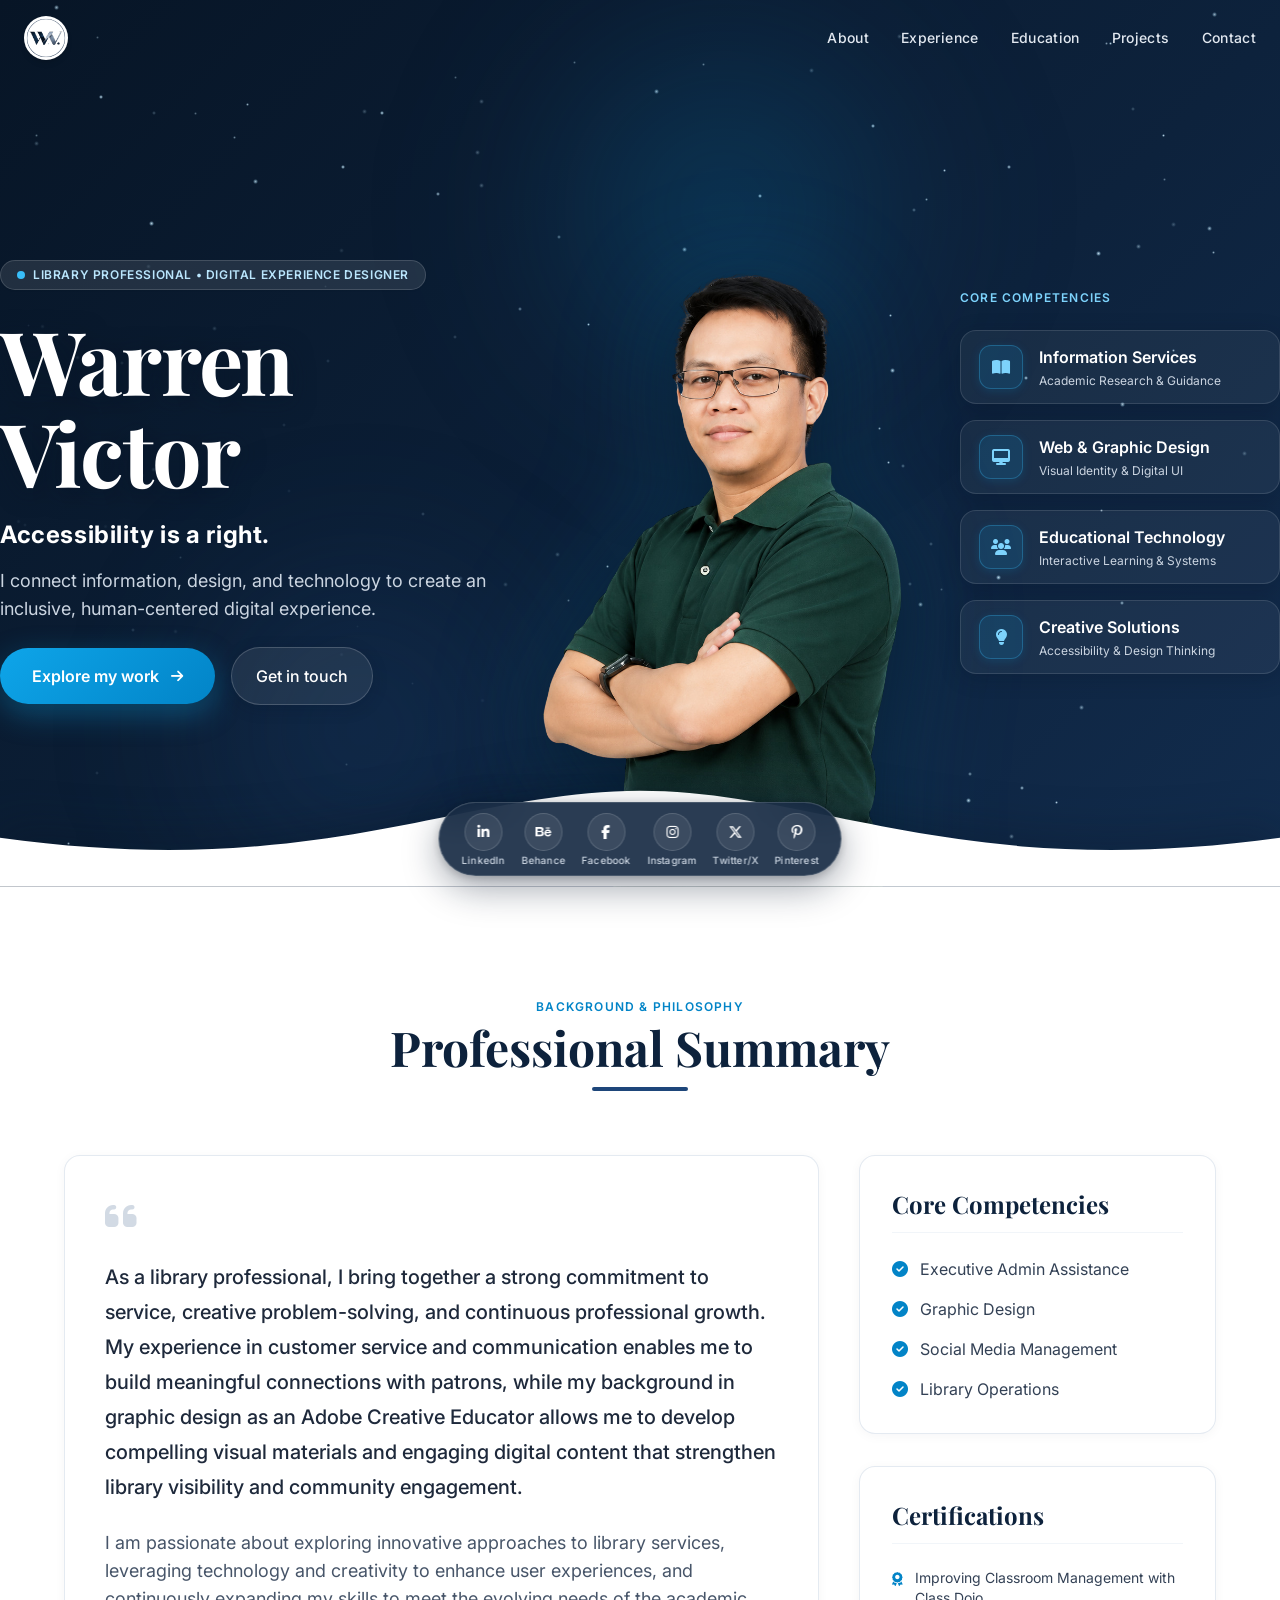
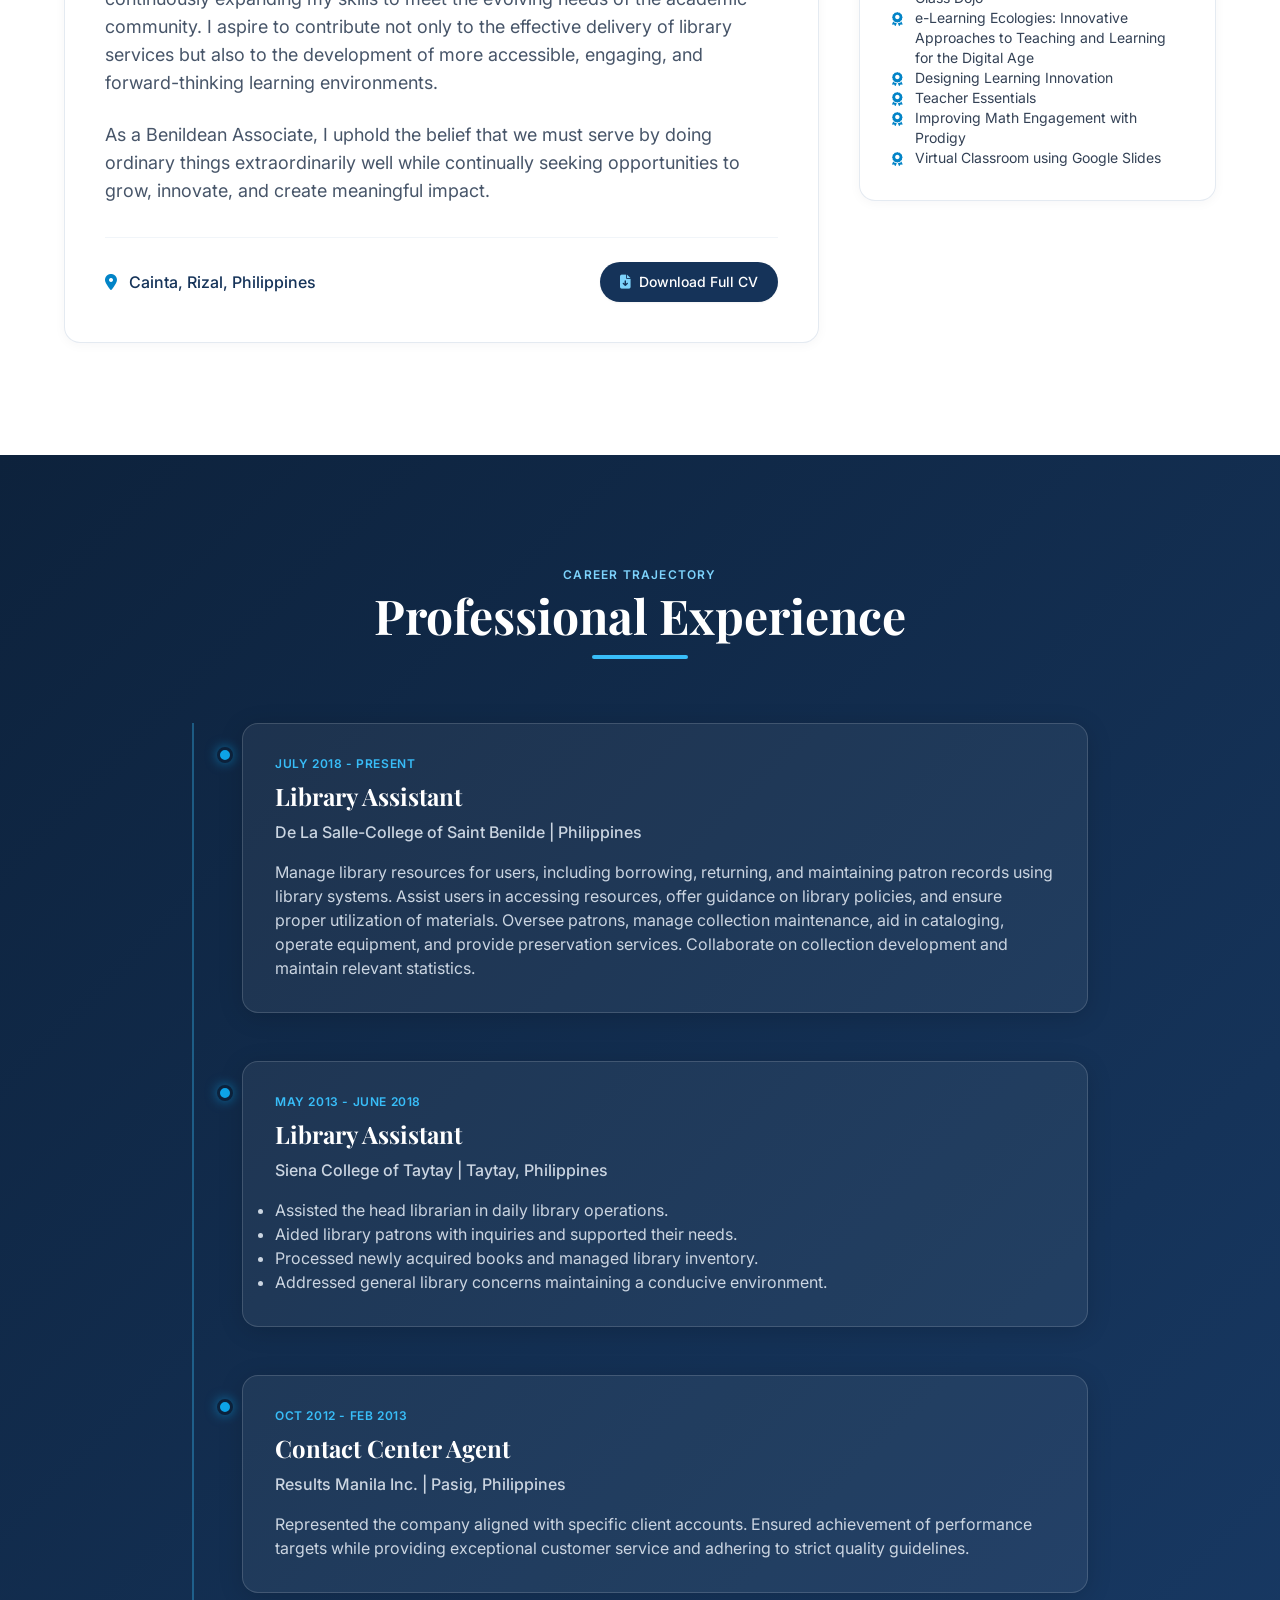
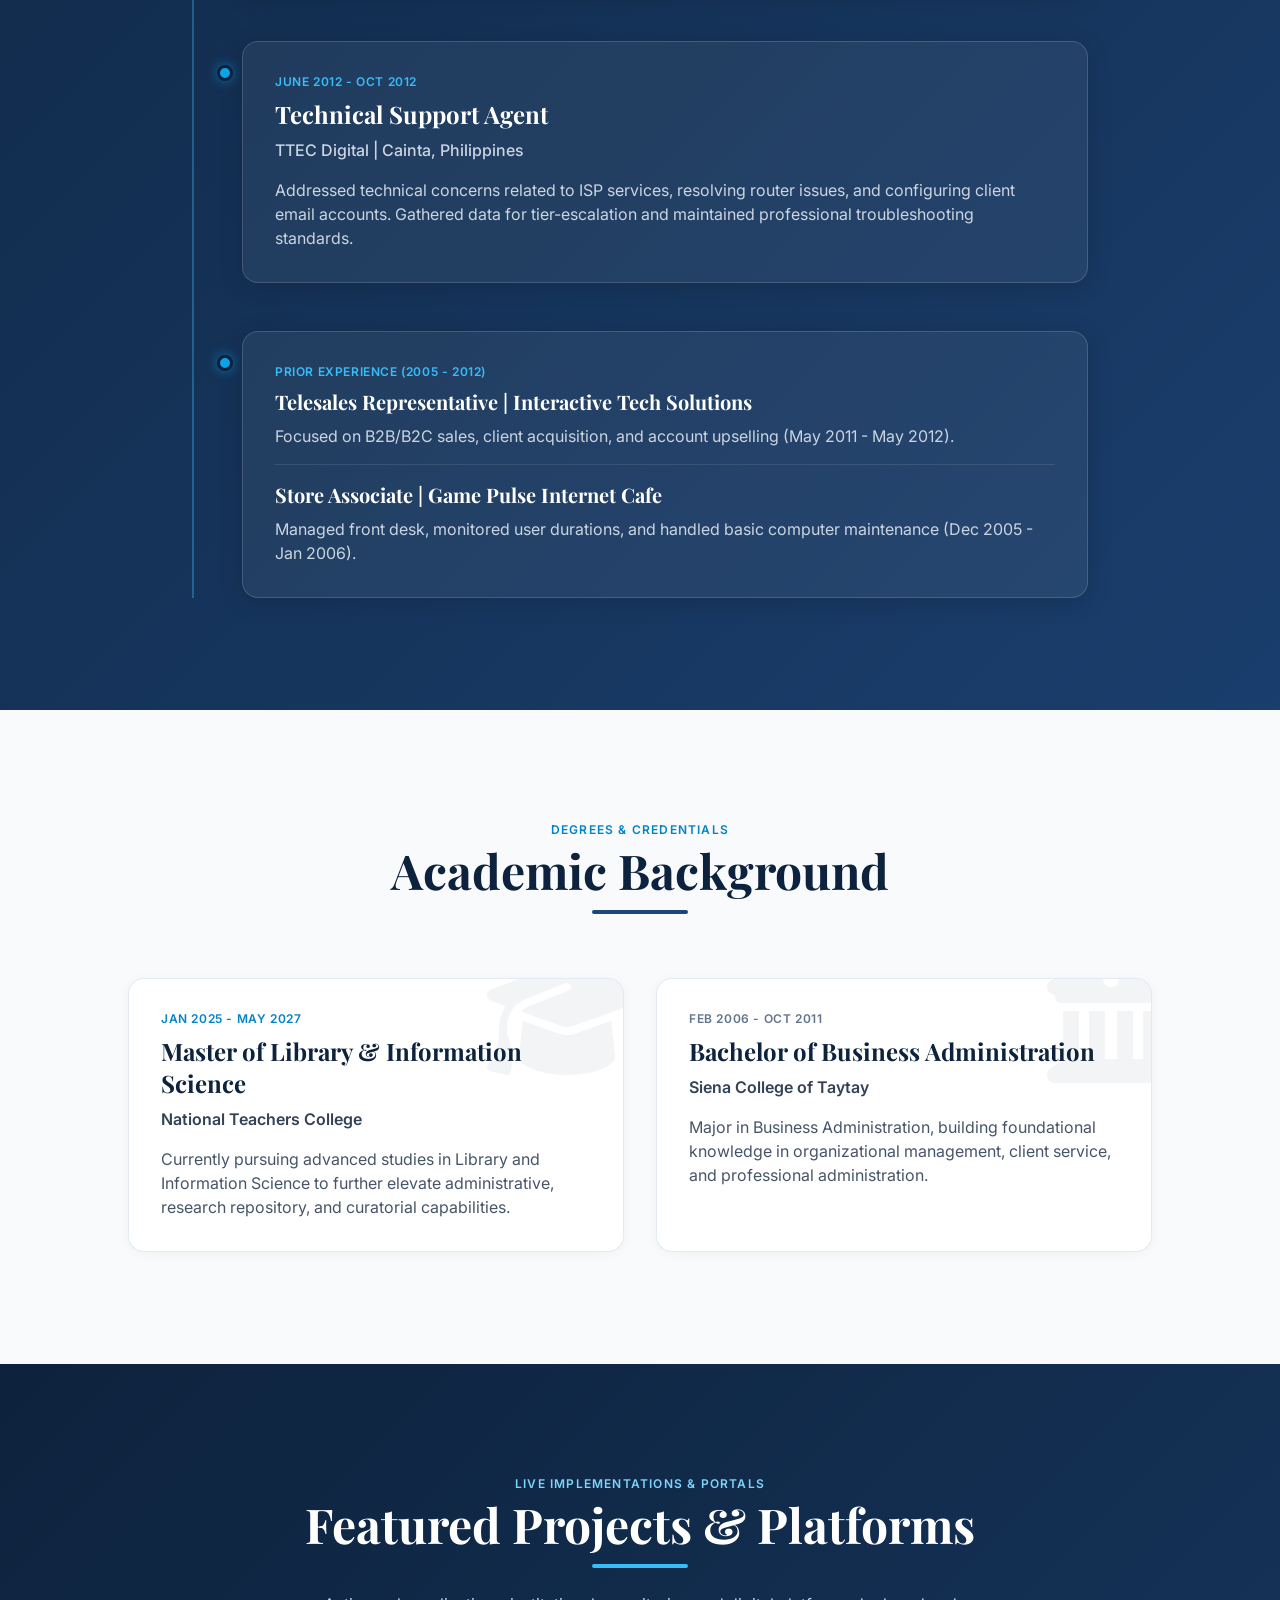
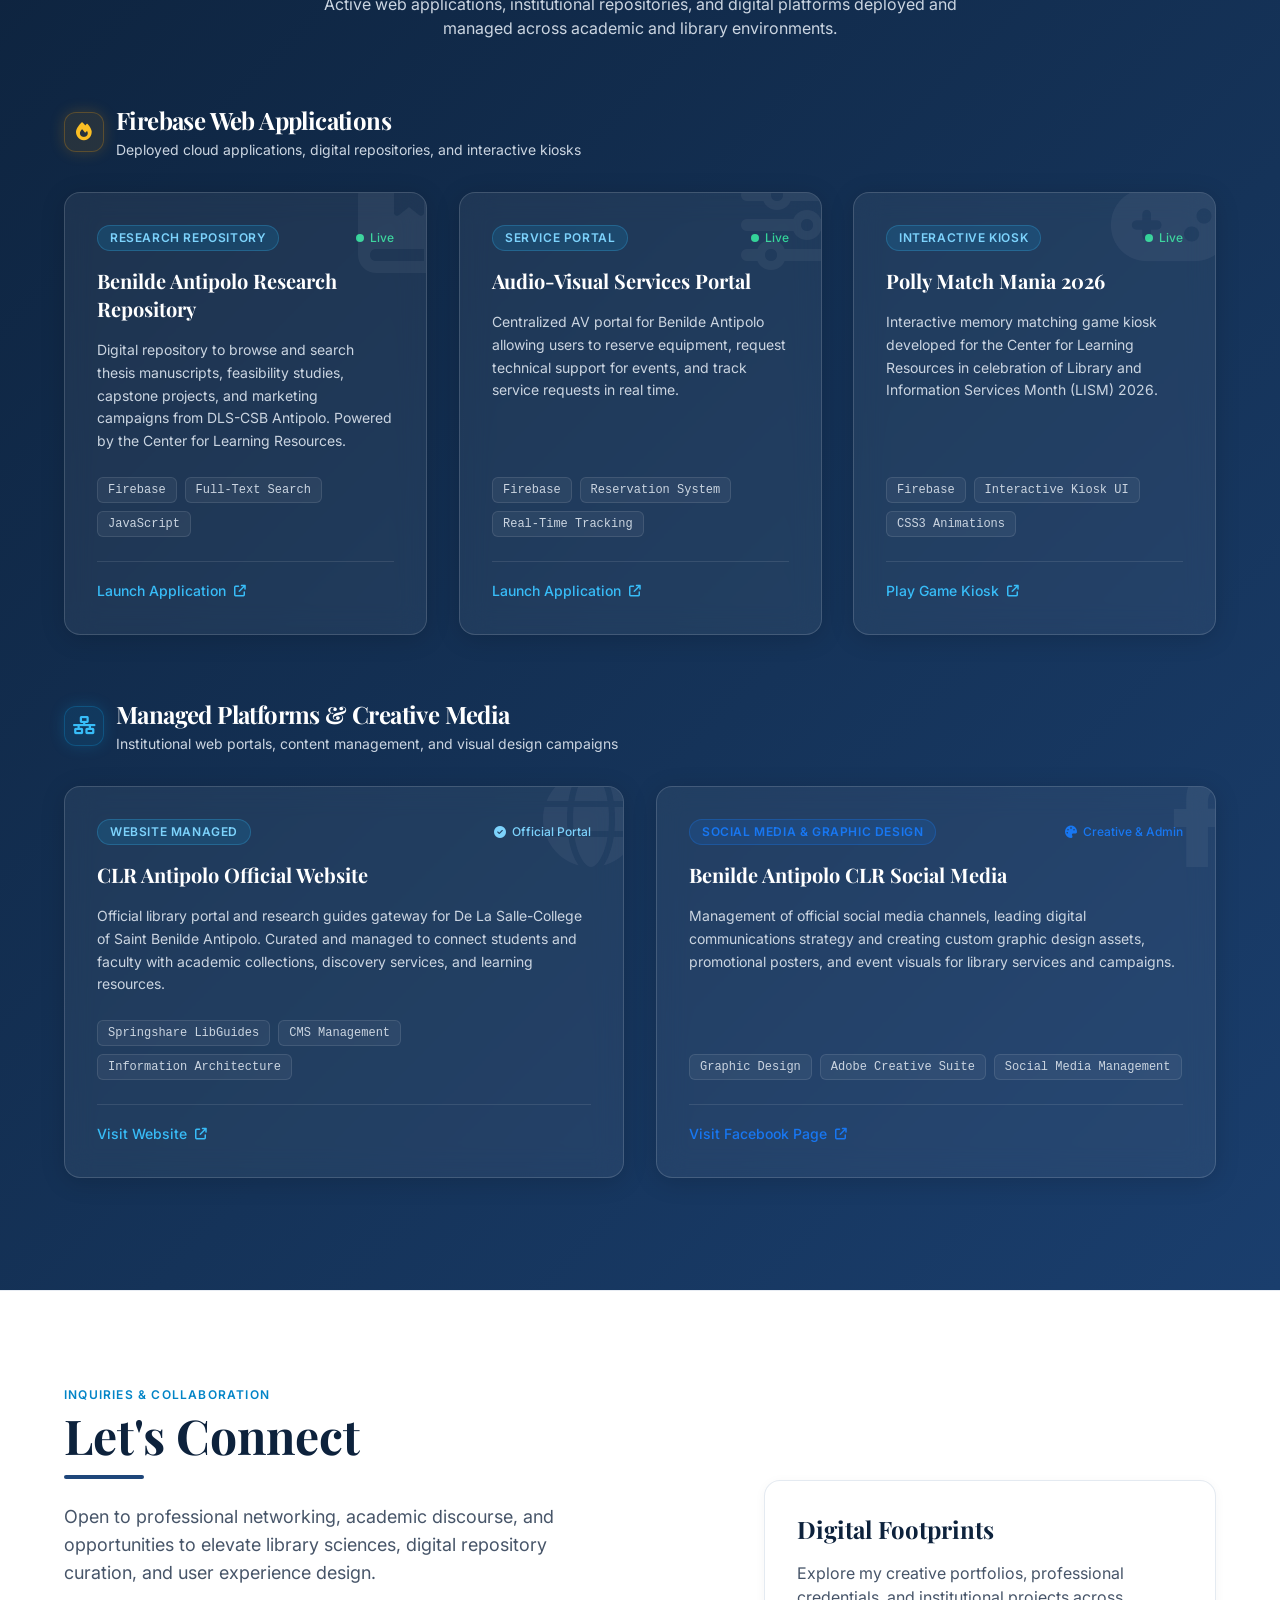
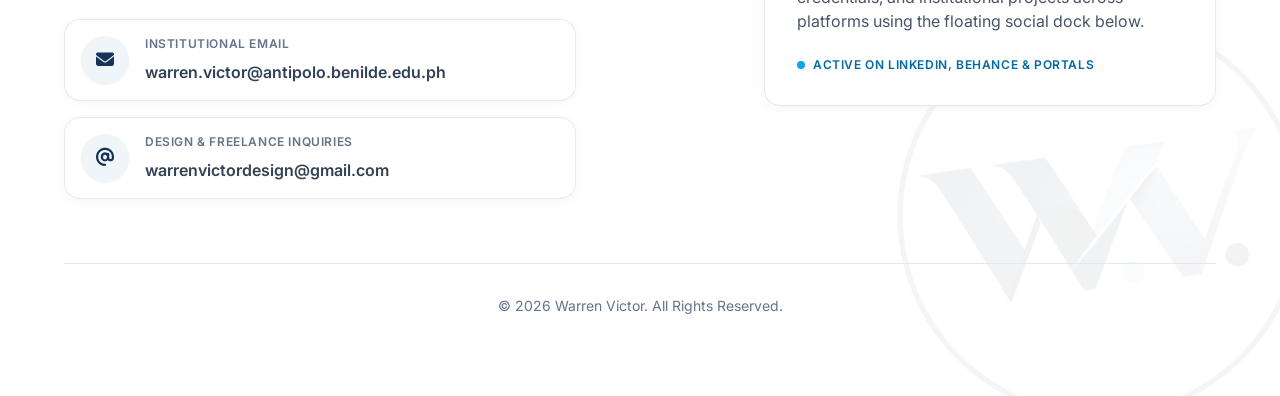
==== commit d5c496b6: "fix(mobile): resolve hero avatar forehead clipping and center portrait (v1.1.5)" ====
--- a/index.html
+++ b/index.html
@@ -42,7 +42,7 @@
     <noscript><link rel="stylesheet" href="https://cdnjs.cloudflare.com/ajax/libs/font-awesome/6.4.0/css/all.min.css"></noscript>
     
     <!-- Unified Compiled & Minified Stylesheet (Tailwind + Custom Tokens & Components) -->
-    <link rel="stylesheet" href="assets/css/main.min.css?v=patch4">
+    <link rel="stylesheet" href="assets/css/main.min.css?v=patch5">
 </head>
 <body class="antialiased selection:bg-navy-700 selection:text-white">
 
--- a/assets/css/main.min.css
+++ b/assets/css/main.min.css
@@ -1,2 +1,2 @@
 *,:after,:before{--tw-border-spacing-x:0;--tw-border-spacing-y:0;--tw-translate-x:0;--tw-translate-y:0;--tw-rotate:0;--tw-skew-x:0;--tw-skew-y:0;--tw-scale-x:1;--tw-scale-y:1;--tw-pan-x: ;--tw-pan-y: ;--tw-pinch-zoom: ;--tw-scroll-snap-strictness:proximity;--tw-gradient-from-position: ;--tw-gradient-via-position: ;--tw-gradient-to-position: ;--tw-ordinal: ;--tw-slashed-zero: ;--tw-numeric-figure: ;--tw-numeric-spacing: ;--tw-numeric-fraction: ;--tw-ring-inset: ;--tw-ring-offset-width:0px;--tw-ring-offset-color:#fff;--tw-ring-color:rgba(59,130,246,.5);--tw-ring-offset-shadow:0 0 #0000;--tw-ring-shadow:0 0 #0000;--tw-shadow:0 0 #0000;--tw-shadow-colored:0 0 #0000;--tw-blur: ;--tw-brightness: ;--tw-contrast: ;--tw-grayscale: ;--tw-hue-rotate: ;--tw-invert: ;--tw-saturate: ;--tw-sepia: ;--tw-drop-shadow: ;--tw-backdrop-blur: ;--tw-backdrop-brightness: ;--tw-backdrop-contrast: ;--tw-backdrop-grayscale: ;--tw-backdrop-hue-rotate: ;--tw-backdrop-invert: ;--tw-backdrop-opacity: ;--tw-backdrop-saturate: ;--tw-backdrop-sepia: ;--tw-contain-size: ;--tw-contain-layout: ;--tw-contain-paint: ;--tw-contain-style: }::backdrop{--tw-border-spacing-x:0;--tw-border-spacing-y:0;--tw-translate-x:0;--tw-translate-y:0;--tw-rotate:0;--tw-skew-x:0;--tw-skew-y:0;--tw-scale-x:1;--tw-scale-y:1;--tw-pan-x: ;--tw-pan-y: ;--tw-pinch-zoom: ;--tw-scroll-snap-strictness:proximity;--tw-gradient-from-position: ;--tw-gradient-via-position: ;--tw-gradient-to-position: ;--tw-ordinal: ;--tw-slashed-zero: ;--tw-numeric-figure: ;--tw-numeric-spacing: ;--tw-numeric-fraction: ;--tw-ring-inset: ;--tw-ring-offset-width:0px;--tw-ring-offset-color:#fff;--tw-ring-color:rgba(59,130,246,.5);--tw-ring-offset-shadow:0 0 #0000;--tw-ring-shadow:0 0 #0000;--tw-shadow:0 0 #0000;--tw-shadow-colored:0 0 #0000;--tw-blur: ;--tw-brightness: ;--tw-contrast: ;--tw-grayscale: ;--tw-hue-rotate: ;--tw-invert: ;--tw-saturate: ;--tw-sepia: ;--tw-drop-shadow: ;--tw-backdrop-blur: ;--tw-backdrop-brightness: ;--tw-backdrop-contrast: ;--tw-backdrop-grayscale: ;--tw-backdrop-hue-rotate: ;--tw-backdrop-invert: ;--tw-backdrop-opacity: ;--tw-backdrop-saturate: ;--tw-backdrop-sepia: ;--tw-contain-size: ;--tw-contain-layout: ;--tw-contain-paint: ;--tw-contain-style: }/*! tailwindcss v3.4.19 | MIT License | https://tailwindcss.com*/*,:after,:before{box-sizing:border-box;border:0 solid #e5e7eb}:after,:before{--tw-content:""}:host,html{line-height:1.5;-webkit-text-size-adjust:100%;-moz-tab-size:4;-o-tab-size:4;tab-size:4;font-family:Inter,sans-serif;font-feature-settings:normal;font-variation-settings:normal;-webkit-tap-highlight-color:transparent}body{margin:0;line-height:inherit}hr{height:0;color:inherit;border-top-width:1px}abbr:where([title]){-webkit-text-decoration:underline dotted;text-decoration:underline dotted}h1,h2,h3,h4,h5,h6{font-size:inherit;font-weight:inherit}a{color:inherit;text-decoration:inherit}b,strong{font-weight:bolder}code,kbd,pre,samp{font-family:ui-monospace,SFMono-Regular,Menlo,Monaco,Consolas,Liberation Mono,Courier New,monospace;font-feature-settings:normal;font-variation-settings:normal;font-size:1em}small{font-size:80%}sub,sup{font-size:75%;line-height:0;position:relative;vertical-align:baseline}sub{bottom:-.25em}sup{top:-.5em}table{text-indent:0;border-color:inherit;border-collapse:collapse}button,input,optgroup,select,textarea{font-family:inherit;font-feature-settings:inherit;font-variation-settings:inherit;font-size:100%;font-weight:inherit;line-height:inherit;letter-spacing:inherit;color:inherit;margin:0;padding:0}button,select{text-transform:none}button,input:where([type=button]),input:where([type=reset]),input:where([type=submit]){-webkit-appearance:button;background-color:transparent;background-image:none}:-moz-focusring{outline:auto}:-moz-ui-invalid{box-shadow:none}progress{vertical-align:baseline}::-webkit-inner-spin-button,::-webkit-outer-spin-button{height:auto}[type=search]{-webkit-appearance:textfield;outline-offset:-2px}::-webkit-search-decoration{-webkit-appearance:none}::-webkit-file-upload-button{-webkit-appearance:button;font:inherit}summary{display:list-item}blockquote,dd,dl,figure,h1,h2,h3,h4,h5,h6,hr,p,pre{margin:0}fieldset{margin:0}fieldset,legend{padding:0}menu,ol,ul{list-style:none;margin:0;padding:0}dialog{padding:0}textarea{resize:vertical}input::-moz-placeholder,textarea::-moz-placeholder{opacity:1;color:#9ca3af}input::placeholder,textarea::placeholder{opacity:1;color:#9ca3af}[role=button],button{cursor:pointer}:disabled{cursor:default}audio,canvas,embed,iframe,img,object,svg,video{display:block;vertical-align:middle}img,video{max-width:100%;height:auto}[hidden]:where(:not([hidden=until-found])){display:none}.pointer-events-none{pointer-events:none}.visible{visibility:visible}.fixed{position:fixed}.absolute{position:absolute}.relative{position:relative}.-right-4{right:-1rem}.-right-6{right:-1.5rem}.-top-4{top:-1rem}.-top-6{top:-1.5rem}.bottom-14{bottom:3.5rem}.right-4{right:1rem}.z-10{z-index:10}.z-20{z-index:20}.z-50{z-index:50}.order-1{order:1}.order-2{order:2}.order-3{order:3}.mx-auto{margin-left:auto;margin-right:auto}.mb-1\.5{margin-bottom:.375rem}.mb-16{margin-bottom:4rem}.mb-2{margin-bottom:.5rem}.mb-3{margin-bottom:.75rem}.mb-4{margin-bottom:1rem}.mb-6{margin-bottom:1.5rem}.mb-8{margin-bottom:2rem}.ml-4{margin-left:1rem}.mt-1{margin-top:.25rem}.mt-4{margin-top:1rem}.mt-8{margin-top:2rem}.block{display:block}.inline-block{display:inline-block}.flex{display:flex}.inline-flex{display:inline-flex}.grid{display:grid}.hidden{display:none}.h-0\.5{height:.125rem}.h-1{height:.25rem}.h-10{height:2.5rem}.h-11{height:2.75rem}.h-12{height:3rem}.h-2{height:.5rem}.h-3\.5{height:.875rem}.h-8{height:2rem}.h-9{height:2.25rem}.max-h-\[440px\]{max-height:440px}.min-h-\[calc\(100vh-140px\)\]{min-height:calc(100vh - 140px)}.min-h-screen{min-height:100vh}.w-1{width:.25rem}.w-10{width:2.5rem}.w-11{width:2.75rem}.w-12{width:3rem}.w-2{width:.5rem}.w-20{width:5rem}.w-24{width:6rem}.w-3\.5{width:.875rem}.w-5{width:1.25rem}.w-9{width:2.25rem}.w-auto{width:auto}.w-full{width:100%}.w-px{width:1px}.max-w-2xl{max-width:42rem}.max-w-4xl{max-width:56rem}.max-w-5xl{max-width:64rem}.max-w-6xl{max-width:72rem}.max-w-7xl{max-width:80rem}.max-w-lg{max-width:32rem}.max-w-md{max-width:28rem}.max-w-sm{max-width:24rem}.grow{flex-grow:1}.transform{transform:translate(var(--tw-translate-x),var(--tw-translate-y)) rotate(var(--tw-rotate)) skewX(var(--tw-skew-x)) skewY(var(--tw-skew-y)) scaleX(var(--tw-scale-x)) scaleY(var(--tw-scale-y))}@keyframes bounce{0%,to{transform:translateY(-25%);animation-timing-function:cubic-bezier(.8,0,1,1)}50%{transform:none;animation-timing-function:cubic-bezier(0,0,.2,1)}}.animate-bounce{animation:bounce 1s infinite}@keyframes ping{75%,to{transform:scale(2);opacity:0}}.animate-ping{animation:ping 1s cubic-bezier(0,0,.2,1) infinite}@keyframes pulse{50%{opacity:.5}}.animate-pulse{animation:pulse 2s cubic-bezier(.4,0,.6,1) infinite}.select-none{-webkit-user-select:none;-moz-user-select:none;user-select:none}.list-disc{list-style-type:disc}.grid-cols-1{grid-template-columns:repeat(1,minmax(0,1fr))}.flex-col{flex-direction:column}.flex-wrap{flex-wrap:wrap}.items-start{align-items:flex-start}.items-end{align-items:flex-end}.items-center{align-items:center}.justify-center{justify-content:center}.justify-between{justify-content:space-between}.gap-1\.5{gap:.375rem}.gap-10{gap:2.5rem}.gap-12{gap:3rem}.gap-2{gap:.5rem}.gap-2\.5{gap:.625rem}.gap-3{gap:.75rem}.gap-3\.5{gap:.875rem}.gap-4{gap:1rem}.gap-8{gap:2rem}.space-x-8>:not([hidden])~:not([hidden]){--tw-space-x-reverse:0;margin-right:calc(2rem*var(--tw-space-x-reverse));margin-left:calc(2rem*(1 - var(--tw-space-x-reverse)))}.space-y-12>:not([hidden])~:not([hidden]){--tw-space-y-reverse:0;margin-top:calc(3rem*(1 - var(--tw-space-y-reverse)));margin-bottom:calc(3rem*var(--tw-space-y-reverse))}.space-y-2>:not([hidden])~:not([hidden]){--tw-space-y-reverse:0;margin-top:calc(.5rem*(1 - var(--tw-space-y-reverse)));margin-bottom:calc(.5rem*var(--tw-space-y-reverse))}.space-y-3>:not([hidden])~:not([hidden]){--tw-space-y-reverse:0;margin-top:calc(.75rem*(1 - var(--tw-space-y-reverse)));margin-bottom:calc(.75rem*var(--tw-space-y-reverse))}.space-y-4>:not([hidden])~:not([hidden]){--tw-space-y-reverse:0;margin-top:calc(1rem*(1 - var(--tw-space-y-reverse)));margin-bottom:calc(1rem*var(--tw-space-y-reverse))}.space-y-8>:not([hidden])~:not([hidden]){--tw-space-y-reverse:0;margin-top:calc(2rem*(1 - var(--tw-space-y-reverse)));margin-bottom:calc(2rem*var(--tw-space-y-reverse))}.overflow-hidden{overflow:hidden}.scroll-smooth{scroll-behavior:smooth}.truncate{overflow:hidden;text-overflow:ellipsis;white-space:nowrap}.rounded-2xl{border-radius:1rem}.rounded-full{border-radius:9999px}.rounded-lg{border-radius:.5rem}.rounded-md{border-radius:.375rem}.rounded-xl{border-radius:.75rem}.border{border-width:1px}.border-2{border-width:2px}.border-b{border-bottom-width:1px}.border-t{border-top-width:1px}.border-t-4{border-top-width:4px}.border-\[\#1877f2\]\/30{border-color:rgba(24,119,242,.3)}.border-amber-500\/25{border-color:rgba(245,158,11,.25)}.border-navy-100{--tw-border-opacity:1;border-color:rgb(224 235 245/var(--tw-border-opacity,1))}.border-sky-400\/25{border-color:rgba(56,189,248,.25)}.border-sky-500\/25{border-color:rgba(14,165,233,.25)}.border-slate-100{--tw-border-opacity:1;border-color:rgb(241 245 249/var(--tw-border-opacity,1))}.border-slate-200{--tw-border-opacity:1;border-color:rgb(226 232 240/var(--tw-border-opacity,1))}.border-slate-200\/80{border-color:rgba(226,232,240,.8)}.border-white\/10{border-color:hsla(0,0%,100%,.1)}.border-white\/20{border-color:hsla(0,0%,100%,.2)}.border-white\/80{border-color:hsla(0,0%,100%,.8)}.border-t-navy-700{--tw-border-opacity:1;border-top-color:rgb(21 51 89/var(--tw-border-opacity,1))}.border-t-sky-500{--tw-border-opacity:1;border-top-color:rgb(14 165 233/var(--tw-border-opacity,1))}.bg-\[\#1877f2\]\/15{background-color:rgba(24,119,242,.15)}.bg-amber-500\/10{background-color:rgba(245,158,11,.1)}.bg-emerald-400{--tw-bg-opacity:1;background-color:rgb(52 211 153/var(--tw-bg-opacity,1))}.bg-navy-300{--tw-bg-opacity:1;background-color:rgb(133 178 221/var(--tw-bg-opacity,1))}.bg-navy-50{--tw-bg-opacity:1;background-color:rgb(240 245 250/var(--tw-bg-opacity,1))}.bg-navy-600{--tw-bg-opacity:1;background-color:rgb(30 70 122/var(--tw-bg-opacity,1))}.bg-navy-600\/30{background-color:rgba(30,70,122,.3)}.bg-navy-700{--tw-bg-opacity:1;background-color:rgb(21 51 89/var(--tw-bg-opacity,1))}.bg-navy-950\/90{background-color:rgba(8,22,40,.9)}.bg-sky-400{--tw-bg-opacity:1;background-color:rgb(56 189 248/var(--tw-bg-opacity,1))}.bg-sky-500{--tw-bg-opacity:1;background-color:rgb(14 165 233/var(--tw-bg-opacity,1))}.bg-sky-500\/10{background-color:rgba(14,165,233,.1)}.bg-sky-500\/15{background-color:rgba(14,165,233,.15)}.bg-slate-50{--tw-bg-opacity:1;background-color:rgb(248 250 252/var(--tw-bg-opacity,1))}.bg-white{--tw-bg-opacity:1;background-color:rgb(255 255 255/var(--tw-bg-opacity,1))}.bg-white\/10{background-color:hsla(0,0%,100%,.1)}.bg-white\/5{background-color:hsla(0,0%,100%,.05)}.fill-current{fill:currentColor}.object-contain{-o-object-fit:contain;object-fit:contain}.p-2{padding:.5rem}.p-4{padding:1rem}.p-8{padding:2rem}.px-2\.5{padding-left:.625rem;padding-right:.625rem}.px-3{padding-left:.75rem;padding-right:.75rem}.px-3\.5{padding-left:.875rem;padding-right:.875rem}.px-5{padding-left:1.25rem;padding-right:1.25rem}.px-6{padding-left:1.5rem;padding-right:1.5rem}.px-8{padding-left:2rem;padding-right:2rem}.py-1{padding-top:.25rem;padding-bottom:.25rem}.py-1\.5{padding-top:.375rem;padding-bottom:.375rem}.py-2\.5{padding-top:.625rem;padding-bottom:.625rem}.py-28{padding-top:7rem;padding-bottom:7rem}.py-3\.5{padding-top:.875rem;padding-bottom:.875rem}.py-4{padding-top:1rem;padding-bottom:1rem}.pb-20{padding-bottom:5rem}.pb-3{padding-bottom:.75rem}.pl-4{padding-left:1rem}.pl-6{padding-left:1.5rem}.pt-1{padding-top:.25rem}.pt-2{padding-top:.5rem}.pt-24{padding-top:6rem}.pt-4{padding-top:1rem}.pt-6{padding-top:1.5rem}.pt-8{padding-top:2rem}.text-center{text-align:center}.text-justify{text-align:justify}.font-mono{font-family:ui-monospace,SFMono-Regular,Menlo,Monaco,Consolas,Liberation Mono,Courier New,monospace}.font-serif{font-family:Playfair Display,serif}.text-2xl{font-size:1.5rem;line-height:2rem}.text-3xl{font-size:1.875rem;line-height:2.25rem}.text-4xl{font-size:2.25rem;line-height:2.5rem}.text-6xl{font-size:3.75rem;line-height:1}.text-8xl{font-size:6rem;line-height:1}.text-9xl{font-size:8rem;line-height:1}.text-\[10px\]{font-size:10px}.text-base{font-size:1rem;line-height:1.5rem}.text-lg{font-size:1.125rem;line-height:1.75rem}.text-sm{font-size:.875rem;line-height:1.25rem}.text-xl{font-size:1.25rem;line-height:1.75rem}.text-xs{font-size:.75rem;line-height:1rem}.font-bold{font-weight:700}.font-medium{font-weight:500}.font-semibold{font-weight:600}.uppercase{text-transform:uppercase}.leading-none{line-height:1}.leading-relaxed{line-height:1.625}.tracking-tight{letter-spacing:-.025em}.tracking-wide{letter-spacing:.025em}.tracking-wider{letter-spacing:.05em}.tracking-widest{letter-spacing:.1em}.text-\[\#1877f2\]{--tw-text-opacity:1;color:rgb(24 119 242/var(--tw-text-opacity,1))}.text-amber-400{--tw-text-opacity:1;color:rgb(251 191 36/var(--tw-text-opacity,1))}.text-emerald-400{--tw-text-opacity:1;color:rgb(52 211 153/var(--tw-text-opacity,1))}.text-navy-600\/20{color:rgba(30,70,122,.2)}.text-navy-600\/70{color:rgba(30,70,122,.7)}.text-navy-700{--tw-text-opacity:1;color:rgb(21 51 89/var(--tw-text-opacity,1))}.text-navy-800{--tw-text-opacity:1;color:rgb(15 36 66/var(--tw-text-opacity,1))}.text-navy-900{--tw-text-opacity:1;color:rgb(13 34 60/var(--tw-text-opacity,1))}.text-navy-900\/5{color:rgba(13,34,60,.05)}.text-sky-200{--tw-text-opacity:1;color:rgb(186 230 253/var(--tw-text-opacity,1))}.text-sky-300{--tw-text-opacity:1;color:rgb(125 211 252/var(--tw-text-opacity,1))}.text-sky-400{--tw-text-opacity:1;color:rgb(56 189 248/var(--tw-text-opacity,1))}.text-sky-600{--tw-text-opacity:1;color:rgb(2 132 199/var(--tw-text-opacity,1))}.text-sky-700{--tw-text-opacity:1;color:rgb(3 105 161/var(--tw-text-opacity,1))}.text-slate-200{--tw-text-opacity:1;color:rgb(226 232 240/var(--tw-text-opacity,1))}.text-slate-300{--tw-text-opacity:1;color:rgb(203 213 225/var(--tw-text-opacity,1))}.text-slate-400{--tw-text-opacity:1;color:rgb(148 163 184/var(--tw-text-opacity,1))}.text-slate-500{--tw-text-opacity:1;color:rgb(100 116 139/var(--tw-text-opacity,1))}.text-slate-600{--tw-text-opacity:1;color:rgb(71 85 105/var(--tw-text-opacity,1))}.text-slate-700{--tw-text-opacity:1;color:rgb(51 65 85/var(--tw-text-opacity,1))}.text-white{--tw-text-opacity:1;color:rgb(255 255 255/var(--tw-text-opacity,1))}.text-white\/5{color:hsla(0,0%,100%,.05)}.antialiased{-webkit-font-smoothing:antialiased;-moz-osx-font-smoothing:grayscale}.shadow-\[0_0_15px_rgba\(14\2c 165\2c 233\2c 0\.2\)\]{--tw-shadow:0 0 15px rgba(14,165,233,.2);--tw-shadow-colored:0 0 15px var(--tw-shadow-color);box-shadow:var(--tw-ring-offset-shadow,0 0 #0000),var(--tw-ring-shadow,0 0 #0000),var(--tw-shadow)}.shadow-\[0_0_15px_rgba\(245\2c 158\2c 11\2c 0\.2\)\]{--tw-shadow:0 0 15px rgba(245,158,11,.2);--tw-shadow-colored:0 0 15px var(--tw-shadow-color)}.shadow-\[0_0_15px_rgba\(245\2c 158\2c 11\2c 0\.2\)\],.shadow-lg{box-shadow:var(--tw-ring-offset-shadow,0 0 #0000),var(--tw-ring-shadow,0 0 #0000),var(--tw-shadow)}.shadow-lg{--tw-shadow:0 10px 15px -3px rgba(0,0,0,.1),0 4px 6px -4px rgba(0,0,0,.1);--tw-shadow-colored:0 10px 15px -3px var(--tw-shadow-color),0 4px 6px -4px var(--tw-shadow-color)}.shadow-md{--tw-shadow:0 4px 6px -1px rgba(0,0,0,.1),0 2px 4px -2px rgba(0,0,0,.1);--tw-shadow-colored:0 4px 6px -1px var(--tw-shadow-color),0 2px 4px -2px var(--tw-shadow-color)}.shadow-md,.shadow-sm{box-shadow:var(--tw-ring-offset-shadow,0 0 #0000),var(--tw-ring-shadow,0 0 #0000),var(--tw-shadow)}.shadow-sm{--tw-shadow:0 1px 2px 0 rgba(0,0,0,.05);--tw-shadow-colored:0 1px 2px 0 var(--tw-shadow-color)}.outline{outline-style:solid}.blur{--tw-blur:blur(8px)}.blur,.drop-shadow-sm{filter:var(--tw-blur) var(--tw-brightness) var(--tw-contrast) var(--tw-grayscale) var(--tw-hue-rotate) var(--tw-invert) var(--tw-saturate) var(--tw-sepia) var(--tw-drop-shadow)}.drop-shadow-sm{--tw-drop-shadow:drop-shadow(0 1px 1px rgba(0,0,0,.05))}.backdrop-blur-md{--tw-backdrop-blur:blur(12px)}.backdrop-blur-md,.backdrop-filter{-webkit-backdrop-filter:var(--tw-backdrop-blur) var(--tw-backdrop-brightness) var(--tw-backdrop-contrast) var(--tw-backdrop-grayscale) var(--tw-backdrop-hue-rotate) var(--tw-backdrop-invert) var(--tw-backdrop-opacity) var(--tw-backdrop-saturate) var(--tw-backdrop-sepia);backdrop-filter:var(--tw-backdrop-blur) var(--tw-backdrop-brightness) var(--tw-backdrop-contrast) var(--tw-backdrop-grayscale) var(--tw-backdrop-hue-rotate) var(--tw-backdrop-invert) var(--tw-backdrop-opacity) var(--tw-backdrop-saturate) var(--tw-backdrop-sepia)}.transition{transition-property:color,background-color,border-color,text-decoration-color,fill,stroke,opacity,box-shadow,transform,filter,-webkit-backdrop-filter;transition-property:color,background-color,border-color,text-decoration-color,fill,stroke,opacity,box-shadow,transform,filter,backdrop-filter;transition-property:color,background-color,border-color,text-decoration-color,fill,stroke,opacity,box-shadow,transform,filter,backdrop-filter,-webkit-backdrop-filter;transition-timing-function:cubic-bezier(.4,0,.2,1);transition-duration:.15s}.transition-all{transition-property:all;transition-timing-function:cubic-bezier(.4,0,.2,1);transition-duration:.15s}.transition-colors{transition-property:color,background-color,border-color,text-decoration-color,fill,stroke;transition-timing-function:cubic-bezier(.4,0,.2,1);transition-duration:.15s}.transition-transform{transition-property:transform;transition-timing-function:cubic-bezier(.4,0,.2,1);transition-duration:.15s}.duration-300{transition-duration:.3s}.selection\:bg-navy-700 ::-moz-selection{--tw-bg-opacity:1;background-color:rgb(21 51 89/var(--tw-bg-opacity,1))}.selection\:bg-navy-700 ::selection{--tw-bg-opacity:1;background-color:rgb(21 51 89/var(--tw-bg-opacity,1))}.selection\:text-white ::-moz-selection{--tw-text-opacity:1;color:rgb(255 255 255/var(--tw-text-opacity,1))}.selection\:text-white ::selection{--tw-text-opacity:1;color:rgb(255 255 255/var(--tw-text-opacity,1))}.selection\:bg-navy-700::-moz-selection{--tw-bg-opacity:1;background-color:rgb(21 51 89/var(--tw-bg-opacity,1))}.selection\:bg-navy-700::selection{--tw-bg-opacity:1;background-color:rgb(21 51 89/var(--tw-bg-opacity,1))}.selection\:text-white::-moz-selection{--tw-text-opacity:1;color:rgb(255 255 255/var(--tw-text-opacity,1))}.selection\:text-white::selection{--tw-text-opacity:1;color:rgb(255 255 255/var(--tw-text-opacity,1))}.hover\:-translate-y-0\.5:hover{--tw-translate-y:-0.125rem}.hover\:-translate-y-0\.5:hover,.hover\:-translate-y-1:hover{transform:translate(var(--tw-translate-x),var(--tw-translate-y)) rotate(var(--tw-rotate)) skewX(var(--tw-skew-x)) skewY(var(--tw-skew-y)) scaleX(var(--tw-scale-x)) scaleY(var(--tw-scale-y))}.hover\:-translate-y-1:hover{--tw-translate-y:-0.25rem}.hover\:border-sky-500\/50:hover{border-color:rgba(14,165,233,.5)}.hover\:bg-navy-800:hover{--tw-bg-opacity:1;background-color:rgb(15 36 66/var(--tw-bg-opacity,1))}.hover\:bg-slate-100:hover{--tw-bg-opacity:1;background-color:rgb(241 245 249/var(--tw-bg-opacity,1))}.hover\:bg-white\/20:hover{background-color:hsla(0,0%,100%,.2)}.hover\:text-navy-900:hover{--tw-text-opacity:1;color:rgb(13 34 60/var(--tw-text-opacity,1))}.hover\:text-sky-400:hover{--tw-text-opacity:1;color:rgb(56 189 248/var(--tw-text-opacity,1))}.hover\:text-sky-600:hover{--tw-text-opacity:1;color:rgb(2 132 199/var(--tw-text-opacity,1))}.hover\:text-white:hover{--tw-text-opacity:1;color:rgb(255 255 255/var(--tw-text-opacity,1))}.hover\:shadow-md:hover{--tw-shadow:0 4px 6px -1px rgba(0,0,0,.1),0 2px 4px -2px rgba(0,0,0,.1);--tw-shadow-colored:0 4px 6px -1px var(--tw-shadow-color),0 2px 4px -2px var(--tw-shadow-color)}.hover\:shadow-md:hover,.hover\:shadow-xl:hover{box-shadow:var(--tw-ring-offset-shadow,0 0 #0000),var(--tw-ring-shadow,0 0 #0000),var(--tw-shadow)}.hover\:shadow-xl:hover{--tw-shadow:0 20px 25px -5px rgba(0,0,0,.1),0 8px 10px -6px rgba(0,0,0,.1);--tw-shadow-colored:0 20px 25px -5px var(--tw-shadow-color),0 8px 10px -6px var(--tw-shadow-color)}.focus\:outline-none:focus{outline:2px solid transparent;outline-offset:2px}.group:hover .group-hover\:scale-105{--tw-scale-x:1.05;--tw-scale-y:1.05;transform:translate(var(--tw-translate-x),var(--tw-translate-y)) rotate(var(--tw-rotate)) skewX(var(--tw-skew-x)) skewY(var(--tw-skew-y)) scaleX(var(--tw-scale-x)) scaleY(var(--tw-scale-y))}.group:hover .group-hover\:border-\[\#1769ff\]{--tw-border-opacity:1;border-color:rgb(23 105 255/var(--tw-border-opacity,1))}.group:hover .group-hover\:border-\[\#1877f2\]{--tw-border-opacity:1;border-color:rgb(24 119 242/var(--tw-border-opacity,1))}.group:hover .group-hover\:border-pink-400{--tw-border-opacity:1;border-color:rgb(244 114 182/var(--tw-border-opacity,1))}.group:hover .group-hover\:border-red-400{--tw-border-opacity:1;border-color:rgb(248 113 113/var(--tw-border-opacity,1))}.group:hover .group-hover\:border-sky-400{--tw-border-opacity:1;border-color:rgb(56 189 248/var(--tw-border-opacity,1))}.group:hover .group-hover\:border-white{--tw-border-opacity:1;border-color:rgb(255 255 255/var(--tw-border-opacity,1))}.group:hover .group-hover\:bg-\[\#1769ff\]\/30{background-color:rgba(23,105,255,.3)}.group:hover .group-hover\:bg-\[\#1877f2\]\/30{background-color:rgba(24,119,242,.3)}.group:hover .group-hover\:bg-navy-700{--tw-bg-opacity:1;background-color:rgb(21 51 89/var(--tw-bg-opacity,1))}.group:hover .group-hover\:bg-pink-500\/30{background-color:rgba(236,72,153,.3)}.group:hover .group-hover\:bg-red-500\/30{background-color:rgba(239,68,68,.3)}.group:hover .group-hover\:bg-sky-500\/30{background-color:rgba(14,165,233,.3)}.group:hover .group-hover\:bg-white\/20{background-color:hsla(0,0%,100%,.2)}.group:hover .group-hover\:text-\[\#1877f2\]\/10{color:rgba(24,119,242,.1)}.group:hover .group-hover\:text-navy-900\/10{color:rgba(13,34,60,.1)}.group:hover .group-hover\:text-sky-400{--tw-text-opacity:1;color:rgb(56 189 248/var(--tw-text-opacity,1))}.group:hover .group-hover\:text-sky-400\/10{color:rgba(56,189,248,.1)}.group:hover .group-hover\:text-sky-600{--tw-text-opacity:1;color:rgb(2 132 199/var(--tw-text-opacity,1))}.group:hover .group-hover\:text-white{--tw-text-opacity:1;color:rgb(255 255 255/var(--tw-text-opacity,1))}@media (min-width:640px){.sm\:max-h-\[540px\]{max-height:540px}.sm\:max-w-md{max-width:28rem}.sm\:text-7xl{font-size:4.5rem;line-height:1}.sm\:text-base{font-size:1rem;line-height:1.5rem}}@media (min-width:768px){.md\:col-span-5{grid-column:span 5/span 5}.md\:col-span-7{grid-column:span 7/span 7}.md\:flex{display:flex}.md\:hidden{display:none}.md\:grid-cols-12{grid-template-columns:repeat(12,minmax(0,1fr))}.md\:grid-cols-2{grid-template-columns:repeat(2,minmax(0,1fr))}.md\:p-10{padding:2.5rem}.md\:pl-8{padding-left:2rem}.md\:text-2xl{font-size:1.5rem;line-height:2rem}.md\:text-5xl{font-size:3rem;line-height:1}.md\:text-base{font-size:1rem;line-height:1.5rem}.md\:text-lg{font-size:1.125rem;line-height:1.75rem}.md\:text-sm{font-size:.875rem;line-height:1.25rem}}@media (min-width:1024px){.lg\:order-3{order:3}.lg\:col-span-2{grid-column:span 2/span 2}.lg\:col-span-3{grid-column:span 3/span 3}.lg\:col-span-4{grid-column:span 4/span 4}.lg\:col-span-5{grid-column:span 5/span 5}.lg\:max-h-\[660px\]{max-height:660px}.lg\:max-w-none{max-width:none}.lg\:grid-cols-12{grid-template-columns:repeat(12,minmax(0,1fr))}.lg\:grid-cols-3{grid-template-columns:repeat(3,minmax(0,1fr))}.lg\:gap-4{gap:1rem}.lg\:pt-0{padding-top:0}.lg\:text-8xl{font-size:6rem;line-height:1}}@media (min-width:1280px){.xl\:flex{display:flex}.xl\:max-h-\[720px\]{max-height:720px}}
-:root{--color-navy:#153359;--color-navy-dark:#0d223c;--color-navy-light:#1e467a;--color-navy-surface:rgba(21,51,89,0.05);--color-white:#ffffff;--color-white-off:#f8fafc;--color-bg-primary:#153359;--color-bg-secondary:#0d223c;--color-text-primary:#0f172a;--color-text-secondary:#334155;--color-text-muted:#64748b;--color-text-on-navy:#ffffff;--color-text-on-navy-muted:#cbd5e1;--color-brand:#0ea5e9;--color-brand-dark:#0284c7;--color-brand-light:#e0f2fe;--color-behance:#1769ff;--color-glass-dark:rgba(13,34,60,0.88);--color-glass-border:rgba(255,255,255,0.15);--color-glass-hover:rgba(255,255,255,0.12);--color-card-light:#ffffff;--color-card-light-border:rgba(226,232,240,0.9);--glow-navy-core:#091a30;--glow-navy-mid:rgba(13,34,60,0.92);--glow-navy-ambient:rgba(21,51,89,0.82);--glow-navy-outer:rgba(14,165,233,0.35);--glow-white-core:rgba(255,255,255,0.98);--glow-white-mid:rgba(255,255,255,0.88);--glow-white-ambient:rgba(255,255,255,0.72);--glow-white-outer:rgba(224,242,254,0.50);--glow-white-sky:rgba(56,189,248,0.28);--space-1:8px;--space-2:16px;--space-3:24px;--space-4:32px;--space-5:40px;--space-6:48px;--space-8:64px;--space-10:80px;--space-12:96px;--font-serif:'Playfair Display',serif;--font-sans:'Inter',sans-serif;--ease-out-expo:cubic-bezier(0.16,1,0.3,1);--ease-in-out-smooth:cubic-bezier(0.4,0,0.2,1);--transition-fast:0.25s ease;--transition-medium:0.45s var(--ease-out-expo);--transition-smooth:0.65s var(--ease-out-expo)}body{background-color:var(--color-white);color:var(--color-text-primary);font-family:var(--font-sans);overflow-x:hidden}.editorial-lead{font-size:1.125rem;line-height:1.7;font-weight:500;color:#1e293b}@media (min-width:768px){.editorial-lead{font-size:1.25rem;line-height:1.75}}.skip-to-content{position:absolute;top:-100%;left:var(--space-2);z-index:100;background-color:var(--color-navy);color:var(--color-white);padding:var(--space-1) var(--space-2);border-radius:0 0 8px 8px;font-weight:600;text-decoration:none;box-shadow:0 4px 12px rgba(0,0,0,0.15);transition:top var(--transition-fast)}.skip-to-content:focus{top:0}*:focus-visible{outline:2px solid var(--color-brand);outline-offset:4px;border-radius:4px}@keyframes heroGradientFlow{0%{background-position:0% 50%}50%{background-position:100% 50%}100%{background-position:0% 50%}}.hero-navy-gradient{position:relative;background:linear-gradient(135deg,#071526 0%,#0d223c 25%,#153359 52%,#1a3f6f 78%,#0a1b32 100%);background-size:240% 240%;animation:heroGradientFlow 24s ease-in-out infinite;overflow:hidden;color:#ffffff}.hero-navy-gradient::before{content:'';position:absolute;top:-10%;right:20%;width:600px;height:600px;border-radius:50%;background:radial-gradient(circle,rgba(14,165,233,0.18) 0%,rgba(21,51,89,0.05) 55%,transparent 70%);pointer-events:none;z-index:1;filter:blur(50px)}.hero-navy-gradient::after{content:'';position:absolute;bottom:-10%;left:8%;width:520px;height:520px;border-radius:50%;background:radial-gradient(circle,rgba(30,70,122,0.28) 0%,transparent 65%);pointer-events:none;z-index:1;filter:blur(55px)}.hero-navy-gradient{--color-star-rgb:186,230,253;--color-star-streak:#ffffff}.stars{position:absolute;inset:0;width:100%;height:100%;z-index:0;pointer-events:none}.shooting-star{position:absolute;z-index:0;width:120px;height:2px;border-radius:2px;background:linear-gradient(90deg,var(--color-star-streak),transparent);opacity:0;pointer-events:none;will-change:transform,opacity}.shooting-star-1{top:14%;right:12%;animation:shootingStar 11s linear 3s infinite}.shooting-star-2{top:20%;left:8%;animation:shootingStar 14s linear 9s infinite}@keyframes shootingStar{0%,92%{opacity:0;transform:translate3d(0,0,0) rotate(-27deg)}94%{opacity:0.9}100%{opacity:0;transform:translate3d(-240px,120px,0) rotate(-27deg)}}@media (prefers-reduced-motion:reduce){.shooting-star{display:none}}.hero-photo-img{filter:drop-shadow(0 25px 40px rgba(7,21,38,0.70)) drop-shadow(0 0 55px rgba(14,165,233,0.15));transition:transform 0.5s var(--ease-out-expo),filter 0.5s var(--ease-out-expo)}.hero-photo-img:hover{transform:scale(1.02);filter:drop-shadow(0 30px 50px rgba(7,21,38,0.85)) drop-shadow(0 0 70px rgba(14,165,233,0.25))}.hero-name-headline{font-family:var(--font-serif);font-size:2.75rem;line-height:1.05;font-weight:700;color:#ffffff;letter-spacing:-0.02em;margin-bottom:1.25rem;text-shadow:0 4px 24px rgba(7,21,38,0.5)}@media (min-width:640px){.hero-name-headline{font-size:3.75rem}}@media (min-width:1024px){.hero-name-headline{font-size:4.5rem}}@media (min-width:1280px){.hero-name-headline{font-size:5.5rem}}.competency-glass-card{background:rgba(255,255,255,0.05);backdrop-filter:blur(16px);-webkit-backdrop-filter:blur(16px);border:1px solid rgba(255,255,255,0.12);border-radius:16px;padding:14px 18px;display:flex;align-items:center;gap:16px;box-shadow:0 4px 20px rgba(7,21,38,0.25);transition:transform 0.35s var(--ease-out-expo),background-color 0.35s ease,border-color 0.35s ease,box-shadow 0.35s var(--ease-out-expo);cursor:default}.competency-glass-card:hover,.competency-glass-card:focus-visible{transform:translateX(-4px) translateY(-2px);background:rgba(255,255,255,0.09);border-color:rgba(56,189,248,0.45);box-shadow:0 12px 32px rgba(14,165,233,0.22),0 0 20px rgba(14,165,233,0.12)}.competency-icon-badge{width:44px;height:44px;border-radius:12px;background:rgba(14,165,233,0.14);border:1px solid rgba(56,189,248,0.30);display:flex;align-items:center;justify-content:center;flex-shrink:0;transition:all 0.35s var(--ease-out-expo);box-shadow:0 2px 10px rgba(14,165,233,0.15)}.competency-glass-card:hover .competency-icon-badge,.competency-glass-card:focus-visible .competency-icon-badge{transform:scale(1.08);background:rgba(14,165,233,0.25);border-color:rgba(56,189,248,0.6);box-shadow:0 0 18px rgba(56,189,248,0.45)}.hero-cta-btn{background:linear-gradient(135deg,#0ea5e9 0%,#0284c7 100%);box-shadow:0 10px 30px rgba(14,165,233,0.35),0 2px 8px rgba(0,0,0,0.2);transition:transform 0.35s var(--ease-out-expo),box-shadow 0.35s var(--ease-out-expo),background 0.35s ease}.hero-cta-btn:hover{transform:translateY(-2px);background:linear-gradient(135deg,#38bdf8 0%,#0ea5e9 100%);box-shadow:0 14px 40px rgba(14,165,233,0.5),0 4px 12px rgba(0,0,0,0.3)}.hero-cta-secondary{background:rgba(255,255,255,0.08);border:1px solid rgba(255,255,255,0.18);backdrop-filter:blur(12px);-webkit-backdrop-filter:blur(12px);box-shadow:0 4px 16px rgba(7,21,38,0.2);transition:transform 0.35s var(--ease-out-expo),background-color 0.35s ease,border-color 0.35s ease}.hero-cta-secondary:hover{transform:translateY(-2px);background:rgba(255,255,255,0.14);border-color:rgba(255,255,255,0.35)}.hero-horizon-divider{position:relative;width:100%;margin-top:-56px;z-index:20;pointer-events:none;line-height:0}@media (min-width:640px){.hero-horizon-divider{margin-top:-84px}}@media (min-width:1024px){.hero-horizon-divider{margin-top:-120px}}.hero-horizon-divider svg{filter:drop-shadow(0 -10px 24px rgba(7,21,38,0.35))}.back-to-top-btn{position:fixed;bottom:24px;right:28px;width:44px;height:44px;border-radius:50%;background:rgba(10,24,45,0.90);backdrop-filter:blur(14px);-webkit-backdrop-filter:blur(14px);border:1px solid rgba(56,189,248,0.35);color:#38bdf8;display:flex;align-items:center;justify-content:center;font-size:15px;box-shadow:0 8px 24px rgba(7,21,38,0.32),0 0 16px rgba(14,165,233,0.15);cursor:pointer;z-index:40;opacity:0;visibility:hidden;pointer-events:none;transform:translateY(16px) scale(0.92);transition:opacity 0.35s var(--ease-out-expo),transform 0.35s var(--ease-out-expo),visibility 0.35s,background-color 0.25s ease,border-color 0.25s ease,color 0.25s ease,box-shadow 0.25s ease}.back-to-top-btn.is-visible{opacity:1;visibility:visible;pointer-events:auto;transform:translateY(0) scale(1)}.back-to-top-btn:hover{background:#0ea5e9;color:#ffffff;border-color:#38bdf8;transform:translateY(-3px) scale(1.06);box-shadow:0 12px 30px rgba(14,165,233,0.45),0 0 24px rgba(56,189,248,0.35)}.back-to-top-btn:active{transform:translateY(-1px) scale(0.98)}.back-to-top-btn:focus-visible{outline:2px solid var(--color-brand);outline-offset:3px}@media (max-width:767px){.back-to-top-btn{bottom:calc(env(safe-area-inset-bottom,0px) + 16px);right:16px;width:40px;height:40px;font-size:13px}}@media (prefers-reduced-motion:reduce){.back-to-top-btn{transition:opacity 0.2s linear,visibility 0.2s linear !important;transform:none !important}.back-to-top-btn:hover{transform:none !important}}.footer-logo-watermark{position:absolute;right:-30px;bottom:-30px;width:420px;height:420px;max-width:55vw;max-height:55vw;opacity:0.055;pointer-events:none;user-select:none;z-index:0;transform:rotate(-8deg);transition:opacity 0.6s ease,transform 0.6s var(--ease-out-expo)}footer#contact:hover .footer-logo-watermark{opacity:0.085;transform:rotate(-6deg) scale(1.02)}@media (max-width:767px){.footer-logo-watermark{right:-30px;bottom:-20px;width:240px;height:240px;opacity:0.045}}@media (prefers-reduced-motion:reduce){.footer-logo-watermark{transition:none !important;transform:rotate(-8deg) !important}}.floating-deck{position:fixed;bottom:var(--space-3);left:50%;transform:translateX(-50%) translateZ(0);z-index:45;transition:bottom 0.4s var(--ease-out-expo),transform 0.4s var(--ease-out-expo);max-width:95vw}.floating-deck-inner{background:var(--color-glass-dark);backdrop-filter:blur(18px);-webkit-backdrop-filter:blur(18px);border:1px solid var(--color-glass-border);border-radius:9999px;padding:10px 22px;box-shadow:0 12px 36px rgba(10,24,45,0.38),0 2px 8px rgba(0,0,0,0.2);display:flex;align-items:center;gap:16px;transition:all 0.4s var(--ease-out-expo)}.dock-item{display:flex;flex-direction:column;align-items:center;justify-content:center;text-decoration:none;position:relative;transition:transform 0.25s ease}.dock-item:hover{transform:translateY(-2px)}.dock-icon{width:38px;height:38px;border-radius:50%;background:rgba(255,255,255,0.08);border:1px solid rgba(255,255,255,0.15);display:flex;align-items:center;justify-content:center;color:#ffffff;transition:all 0.3s var(--ease-out-expo)}.dock-label{font-size:10px;font-weight:500;letter-spacing:0.02em;color:#cbd5e1;margin-top:4px;line-height:1;transition:all 0.3s ease;white-space:nowrap}.floating-deck.is-shrunk{bottom:16px}.floating-deck.is-shrunk .floating-deck-inner{padding:6px 14px;gap:10px;background:rgba(10,24,45,0.94);box-shadow:0 8px 28px rgba(0,0,0,0.4)}.floating-deck.is-shrunk .dock-icon{width:32px;height:32px;font-size:13px}.floating-deck.is-shrunk .dock-label{opacity:0;max-height:0;margin-top:0;overflow:hidden;pointer-events:none;transform:translateY(4px)}.floating-deck.is-shrunk .dock-item:hover::after{content:attr(data-tooltip);position:absolute;bottom:125%;left:50%;transform:translateX(-50%);background:#0d223c;color:#ffffff;font-size:11px;font-weight:500;padding:4px 8px;border-radius:6px;white-space:nowrap;border:1px solid rgba(255,255,255,0.2);box-shadow:0 4px 12px rgba(0,0,0,0.35);pointer-events:none;z-index:50;animation:dockTooltipIn 0.2s ease-out}@keyframes dockTooltipIn{from{opacity:0;transform:translate(-50%,4px)}to{opacity:1;transform:translate(-50%,0)}}.section-light{background-color:var(--color-white);color:var(--color-text-primary)}.section-light-alt{background-color:var(--color-white-off);color:var(--color-text-primary)}.card-light{background:var(--color-card-light);border:1px solid var(--color-card-light-border);border-radius:16px;box-shadow:0 2px 12px rgba(15,23,42,0.04);transition:transform 0.3s var(--ease-out-expo),box-shadow 0.3s var(--ease-out-expo),border-color 0.3s ease}.card-light:hover{transform:translateY(-3px);box-shadow:0 12px 28px rgba(21,51,89,0.09);border-color:rgba(21,51,89,0.25)}.section-dark{background:linear-gradient(135deg,var(--color-navy-dark) 0%,var(--color-navy) 60%,#1a3e6d 100%);color:var(--color-text-on-navy)}.card-dark{background:rgba(255,255,255,0.06);backdrop-filter:blur(14px);-webkit-backdrop-filter:blur(14px);border:1px solid var(--color-glass-border);border-radius:16px;box-shadow:0 4px 24px rgba(0,0,0,0.15);transition:transform 0.3s var(--ease-out-expo),background-color 0.3s ease,border-color 0.3s ease,box-shadow 0.3s var(--ease-out-expo)}.card-dark:hover{transform:translateY(-3px);background:rgba(255,255,255,0.1);border-color:rgba(56,189,248,0.4);box-shadow:0 12px 32px rgba(14,165,233,0.2)}.glass-panel{background:var(--color-glass-dark);backdrop-filter:blur(14px);-webkit-backdrop-filter:blur(14px);border:1px solid var(--color-glass-border);box-shadow:0 4px 30px rgba(0,0,0,0.15)}.timeline-dot{width:16px;height:16px;background-color:var(--color-brand);border-radius:50%;position:absolute;left:-9px;top:var(--space-3);border:3px solid var(--color-navy-dark);box-shadow:0 0 12px rgba(14,165,233,0.6)}.timeline-line{border-left:2px solid rgba(56,189,248,0.35);position:relative}.fade-in-up{opacity:0;transform:translateY(35px);transition:opacity 0.8s var(--ease-out-expo),transform 0.8s var(--ease-out-expo);will-change:opacity,transform}.fade-in-left{opacity:0;transform:translateX(-35px);transition:opacity 0.8s var(--ease-out-expo),transform 0.8s var(--ease-out-expo);will-change:opacity,transform}.fade-in-right{opacity:0;transform:translateX(35px);transition:opacity 0.8s var(--ease-out-expo),transform 0.8s var(--ease-out-expo);will-change:opacity,transform}.scale-in{opacity:0;transform:scale(0.94);transition:opacity 0.8s var(--ease-out-expo),transform 0.8s var(--ease-out-expo);will-change:opacity,transform}.is-visible{opacity:1;transform:translate(0) scale(1)}.delay-100{transition-delay:100ms}.delay-200{transition-delay:200ms}.delay-300{transition-delay:300ms}.delay-400{transition-delay:400ms}@media (prefers-reduced-motion:reduce){.fade-in-up,.fade-in-left,.fade-in-right,.scale-in{opacity:1 !important;transform:none !important;transition:none !important}.is-visible{transition:none !important}.floating-deck,.floating-deck-inner,.dock-icon,.dock-label{transition:none !important}*,*::before,*::after{animation-duration:0.01ms !important;animation-iteration-count:1 !important;transition-duration:0.01ms !important;scroll-behavior:auto !important}}.mobile-menu{display:none;position:absolute;top:100%;left:0;right:0;background:rgba(13,34,60,0.98);backdrop-filter:blur(18px);-webkit-backdrop-filter:blur(18px);border-bottom:1px solid var(--color-glass-border);padding:var(--space-2) 0;opacity:0;transform:translateY(-8px);transition:opacity var(--transition-fast),transform var(--transition-fast)}.mobile-menu.is-open{display:block;opacity:1;transform:translateY(0)}.mobile-menu a{display:block;padding:var(--space-2) var(--space-3);color:var(--color-text-on-navy-muted);text-decoration:none;font-size:0.9375rem;font-weight:500;letter-spacing:0.04em;transition:color var(--transition-fast),background-color var(--transition-fast)}.mobile-menu a:hover,.mobile-menu a:focus-visible{color:var(--color-brand);background-color:rgba(255,255,255,0.08)}.headshot-fallback{display:none;width:100%;height:100%;align-items:center;justify-content:center;background:linear-gradient(135deg,var(--color-navy-dark),var(--color-navy));font-family:var(--font-serif);font-size:4rem;font-weight:700;color:white;letter-spacing:0.05em}.hero-photo-img.is-error ~ .headshot-fallback{display:flex}.hero-photo-img.is-error{display:none}::-webkit-scrollbar{width:8px}::-webkit-scrollbar-track{background:#0d223c}::-webkit-scrollbar-thumb{background:#1e467a;border-radius:4px}::-webkit-scrollbar-thumb:hover{background:#0ea5e9}.hero-cyan-divider{display:none}.hero-dot-grid{display:none}.hero-mobile-social{display:none}.hero-eyebrow-wrapper{display:flex;justify-content:flex-start}.hero-eyebrow-pill{display:inline-flex;align-items:center;gap:8px;padding:6px 16px;border-radius:9999px;background:rgba(255,255,255,0.1);border:1px solid rgba(255,255,255,0.15);backdrop-filter:blur(12px);-webkit-backdrop-filter:blur(12px);max-width:100%;box-sizing:border-box}.hero-eyebrow-pill span:last-child{font-size:0.75rem;letter-spacing:0.05em;white-space:nowrap}.hero-cta-wrapper{display:flex;flex-direction:row;flex-wrap:wrap;align-items:center;justify-content:flex-start;gap:16px;width:auto;margin:0}.hero-competencies-grid{display:grid;grid-template-columns:1fr;gap:16px}@media (min-width:640px) and (max-width:1023px){.hero-competencies-grid{grid-template-columns:repeat(2,minmax(0,1fr));gap:16px}}@media (min-width:1024px){.competencies-rule-left{display:none !important}#home.hero-navy-gradient{display:flex !important;flex-direction:column !important;justify-content:flex-end !important;padding-bottom:0 !important;overflow:visible !important}#home .max-w-7xl{flex:1;display:flex;flex-direction:column;justify-content:flex-end;width:100%;margin-bottom:0 !important}.hero-grid-container{min-height:calc(100vh - 120px) !important;align-items:flex-end !important;padding-bottom:0 !important;margin-bottom:0 !important}.hero-col-content{align-self:center !important;padding-bottom:56px !important}.hero-col-competencies{align-self:center !important;padding-bottom:56px !important}.hero-col-portrait{align-self:flex-end !important;display:flex !important;align-items:flex-end !important;justify-content:center !important;margin-bottom:0 !important;position:relative !important;line-height:0 !important;z-index:10 !important}.hero-portrait-wrapper{display:flex !important;align-items:flex-end !important;justify-content:center !important;margin-bottom:0 !important;transform:translateY(72px) !important;line-height:0 !important}.hero-avatar-frame{display:flex !important;align-items:flex-end !important;justify-content:center !important;margin-bottom:0 !important;line-height:0 !important}.hero-avatar-frame .hero-photo-img{display:block !important;margin-bottom:0 !important;max-height:680px !important;line-height:0 !important}}@media (min-width:1280px){.hero-portrait-wrapper{transform:translateY(84px) !important}.hero-avatar-frame .hero-photo-img{max-height:740px !important}}@media (max-width:767px){#navbar{padding-top:10px;padding-bottom:10px}#navbar .max-w-7xl{padding-left:16px;padding-right:16px}#mobile-menu-button{min-width:44px;min-height:44px;display:flex;align-items:center;justify-content:center}.mobile-menu a{min-height:48px;display:flex;align-items:center;padding:12px 20px;font-size:1rem}.hero-navy-gradient{padding-top:76px;padding-bottom:24px;padding-left:16px;padding-right:16px;min-height:auto}.hero-grid-container{display:flex;flex-direction:column;gap:16px;min-height:auto;padding-bottom:4px}.hero-col-portrait{order:1 !important;width:100%;margin-bottom:4px;display:flex;justify-content:center}.hero-portrait-wrapper{position:relative;display:flex;align-items:center;justify-content:center;width:100%}.hero-avatar-frame{width:215px;height:215px;border-radius:50%;border:3px solid #38bdf8;box-shadow:0 0 25px rgba(14,165,233,0.45),0 0 50px rgba(14,165,233,0.20),inset 0 0 15px rgba(14,165,233,0.20);background:radial-gradient(circle at 50% 35%,#1d4b82 0%,#0d223c 65%,#071526 100%);overflow:hidden;position:relative;margin:0 auto;display:flex;align-items:center;justify-content:center;flex-shrink:0}.hero-avatar-frame .hero-photo-img{width:100%;height:100%;max-height:none !important;object-fit:cover;object-position:50% 8%;transform:scale(1.18);filter:drop-shadow(0 10px 20px rgba(7,21,38,0.6));transition:none}.hero-dot-grid{display:block;position:absolute;top:50%;transform:translateY(-50%);width:32px;height:44px;background-image:radial-gradient(circle,rgba(56,189,248,0.45) 1.5px,transparent 1.5px);background-size:11px 11px;pointer-events:none;z-index:5}.hero-dot-grid-left{left:calc(50% - 146px)}.hero-dot-grid-right{right:calc(50% - 146px)}.hero-col-content{order:2 !important;display:flex;flex-direction:column;align-items:center;text-align:center;width:100%}.hero-name-headline{order:1;font-size:2.5rem;line-height:1.08;margin-bottom:12px;text-align:center;text-shadow:0 4px 20px rgba(7,21,38,0.6);color:#ffffff}.hero-eyebrow-wrapper{order:2;justify-content:center;margin-bottom:0;width:100%}.hero-eyebrow-pill{border-color:rgba(56,189,248,0.45);background:rgba(255,255,255,0.05);padding:5px 12px;max-width:100%}.hero-eyebrow-pill span:last-child{font-size:0.65rem;letter-spacing:0.05em;white-space:nowrap}.hero-cyan-divider{order:3;display:block;width:36px;height:3px;background-color:#38bdf8;border-radius:9999px;margin:14px auto 14px auto;box-shadow:0 0 10px rgba(56,189,248,0.6)}.hero-mission-wrapper{order:4;margin-top:0;margin-bottom:20px;max-width:340px}.hero-statement-lead{font-size:1.45rem;line-height:1.25;margin-bottom:8px;text-align:center;color:#ffffff}.hero-mission-desc{font-size:1rem;line-height:1.55;text-align:center;color:#cbd5e1;margin-bottom:0}.hero-cta-wrapper{order:5;display:flex;flex-direction:column;gap:12px;width:100%;max-width:340px;margin:0 auto}.hero-cta-btn{width:100%;min-height:48px;justify-content:center;background:#0ea5e9;color:#071526;font-weight:700;font-size:1rem;box-shadow:0 6px 20px rgba(14,165,233,0.4)}.hero-cta-btn i{color:#071526}.hero-cta-secondary{width:100%;min-height:48px;justify-content:center;background:rgba(255,255,255,0.06);border:1px solid rgba(255,255,255,0.25);color:#ffffff;font-weight:600;font-size:1rem}.hero-mobile-social{order:6;display:flex;align-items:center;justify-content:center;gap:10px;margin-top:22px;margin-bottom:8px;width:100%}.hero-mobile-social-link{width:44px;height:44px;border-radius:50%;background:rgba(255,255,255,0.08);border:1px solid rgba(255,255,255,0.16);display:flex;align-items:center;justify-content:center;color:#ffffff;font-size:15px;transition:transform 0.2s ease,background-color 0.2s ease,border-color 0.2s ease;text-decoration:none}.hero-mobile-social-link:hover,.hero-mobile-social-link:active{background:rgba(14,165,233,0.25);border-color:#38bdf8;color:#38bdf8;transform:scale(1.08)}.hero-col-competencies{order:3 !important;width:100%;padding-top:8px}.hero-competencies-grid{display:grid !important;grid-template-columns:repeat(2,minmax(0,1fr)) !important;gap:10px !important;width:100% !important}.hero-competencies-header{display:flex;align-items:center;justify-content:center;gap:12px;margin-bottom:14px;width:100%;max-width:340px;margin-left:auto;margin-right:auto}.hero-competencies-header .competencies-rule-left{display:block !important;flex:1;height:1px;background-color:rgba(56,189,248,0.35)}.hero-competencies-header .w-12{flex:1;width:auto !important;height:1px;background-color:rgba(56,189,248,0.35)}.hero-competencies-header span:nth-child(2){font-size:0.6875rem;letter-spacing:0.15em;white-space:nowrap}.competency-glass-card{padding:10px 8px;gap:8px;align-items:center;border-radius:14px}.competency-icon-badge{width:36px;height:36px;border-radius:10px;font-size:14px;flex-shrink:0}.competency-glass-card h2{font-size:0.8125rem;line-height:1.2}.competency-glass-card p{font-size:0.6875rem;margin-top:2px;white-space:normal;line-height:1.2}.hero-horizon-divider{margin-top:0}.hero-horizon-divider svg{height:44px}.floating-deck{display:none !important}.section-light,.section-light-alt,.section-dark{padding-top:52px !important;padding-bottom:52px !important;padding-left:16px !important;padding-right:16px !important}footer#contact{padding-top:52px !important;padding-bottom:36px !important;padding-left:16px !important;padding-right:16px !important}h2[id$="-heading"]{font-size:2rem !important;line-height:1.18}.card-light,.card-dark{padding:20px !important}a[download],a[href^="mailto:"],a[href*="web.app"],a[href*="facebook.com"],a[href*="benilde.edu.ph"]{min-height:44px}}@media (min-width:390px) and (max-width:767px){.hero-avatar-frame{width:235px;height:235px}.hero-dot-grid-left{left:calc(50% - 162px)}.hero-dot-grid-right{right:calc(50% - 162px)}.competency-glass-card{padding:12px 10px;gap:10px}.competency-icon-badge{width:40px;height:40px;font-size:16px}.competency-glass-card h2{font-size:0.875rem}.hero-name-headline{font-size:2.75rem}}+:root{--color-navy:#153359;--color-navy-dark:#0d223c;--color-navy-light:#1e467a;--color-navy-surface:rgba(21,51,89,0.05);--color-white:#ffffff;--color-white-off:#f8fafc;--color-bg-primary:#153359;--color-bg-secondary:#0d223c;--color-text-primary:#0f172a;--color-text-secondary:#334155;--color-text-muted:#64748b;--color-text-on-navy:#ffffff;--color-text-on-navy-muted:#cbd5e1;--color-brand:#0ea5e9;--color-brand-dark:#0284c7;--color-brand-light:#e0f2fe;--color-behance:#1769ff;--color-glass-dark:rgba(13,34,60,0.88);--color-glass-border:rgba(255,255,255,0.15);--color-glass-hover:rgba(255,255,255,0.12);--color-card-light:#ffffff;--color-card-light-border:rgba(226,232,240,0.9);--glow-navy-core:#091a30;--glow-navy-mid:rgba(13,34,60,0.92);--glow-navy-ambient:rgba(21,51,89,0.82);--glow-navy-outer:rgba(14,165,233,0.35);--glow-white-core:rgba(255,255,255,0.98);--glow-white-mid:rgba(255,255,255,0.88);--glow-white-ambient:rgba(255,255,255,0.72);--glow-white-outer:rgba(224,242,254,0.50);--glow-white-sky:rgba(56,189,248,0.28);--space-1:8px;--space-2:16px;--space-3:24px;--space-4:32px;--space-5:40px;--space-6:48px;--space-8:64px;--space-10:80px;--space-12:96px;--font-serif:'Playfair Display',serif;--font-sans:'Inter',sans-serif;--ease-out-expo:cubic-bezier(0.16,1,0.3,1);--ease-in-out-smooth:cubic-bezier(0.4,0,0.2,1);--transition-fast:0.25s ease;--transition-medium:0.45s var(--ease-out-expo);--transition-smooth:0.65s var(--ease-out-expo)}body{background-color:var(--color-white);color:var(--color-text-primary);font-family:var(--font-sans);overflow-x:hidden}.editorial-lead{font-size:1.125rem;line-height:1.7;font-weight:500;color:#1e293b}@media (min-width:768px){.editorial-lead{font-size:1.25rem;line-height:1.75}}.skip-to-content{position:absolute;top:-100%;left:var(--space-2);z-index:100;background-color:var(--color-navy);color:var(--color-white);padding:var(--space-1) var(--space-2);border-radius:0 0 8px 8px;font-weight:600;text-decoration:none;box-shadow:0 4px 12px rgba(0,0,0,0.15);transition:top var(--transition-fast)}.skip-to-content:focus{top:0}*:focus-visible{outline:2px solid var(--color-brand);outline-offset:4px;border-radius:4px}@keyframes heroGradientFlow{0%{background-position:0% 50%}50%{background-position:100% 50%}100%{background-position:0% 50%}}.hero-navy-gradient{position:relative;background:linear-gradient(135deg,#071526 0%,#0d223c 25%,#153359 52%,#1a3f6f 78%,#0a1b32 100%);background-size:240% 240%;animation:heroGradientFlow 24s ease-in-out infinite;overflow:hidden;color:#ffffff}.hero-navy-gradient::before{content:'';position:absolute;top:-10%;right:20%;width:600px;height:600px;border-radius:50%;background:radial-gradient(circle,rgba(14,165,233,0.18) 0%,rgba(21,51,89,0.05) 55%,transparent 70%);pointer-events:none;z-index:1;filter:blur(50px)}.hero-navy-gradient::after{content:'';position:absolute;bottom:-10%;left:8%;width:520px;height:520px;border-radius:50%;background:radial-gradient(circle,rgba(30,70,122,0.28) 0%,transparent 65%);pointer-events:none;z-index:1;filter:blur(55px)}.hero-navy-gradient{--color-star-rgb:186,230,253;--color-star-streak:#ffffff}.stars{position:absolute;inset:0;width:100%;height:100%;z-index:0;pointer-events:none}.shooting-star{position:absolute;z-index:0;width:120px;height:2px;border-radius:2px;background:linear-gradient(90deg,var(--color-star-streak),transparent);opacity:0;pointer-events:none;will-change:transform,opacity}.shooting-star-1{top:14%;right:12%;animation:shootingStar 11s linear 3s infinite}.shooting-star-2{top:20%;left:8%;animation:shootingStar 14s linear 9s infinite}@keyframes shootingStar{0%,92%{opacity:0;transform:translate3d(0,0,0) rotate(-27deg)}94%{opacity:0.9}100%{opacity:0;transform:translate3d(-240px,120px,0) rotate(-27deg)}}@media (prefers-reduced-motion:reduce){.shooting-star{display:none}}.hero-photo-img{filter:drop-shadow(0 25px 40px rgba(7,21,38,0.70)) drop-shadow(0 0 55px rgba(14,165,233,0.15));transition:transform 0.5s var(--ease-out-expo),filter 0.5s var(--ease-out-expo)}.hero-photo-img:hover{transform:scale(1.02);filter:drop-shadow(0 30px 50px rgba(7,21,38,0.85)) drop-shadow(0 0 70px rgba(14,165,233,0.25))}.hero-name-headline{font-family:var(--font-serif);font-size:2.75rem;line-height:1.05;font-weight:700;color:#ffffff;letter-spacing:-0.02em;margin-bottom:1.25rem;text-shadow:0 4px 24px rgba(7,21,38,0.5)}@media (min-width:640px){.hero-name-headline{font-size:3.75rem}}@media (min-width:1024px){.hero-name-headline{font-size:4.5rem}}@media (min-width:1280px){.hero-name-headline{font-size:5.5rem}}.competency-glass-card{background:rgba(255,255,255,0.05);backdrop-filter:blur(16px);-webkit-backdrop-filter:blur(16px);border:1px solid rgba(255,255,255,0.12);border-radius:16px;padding:14px 18px;display:flex;align-items:center;gap:16px;box-shadow:0 4px 20px rgba(7,21,38,0.25);transition:transform 0.35s var(--ease-out-expo),background-color 0.35s ease,border-color 0.35s ease,box-shadow 0.35s var(--ease-out-expo);cursor:default}.competency-glass-card:hover,.competency-glass-card:focus-visible{transform:translateX(-4px) translateY(-2px);background:rgba(255,255,255,0.09);border-color:rgba(56,189,248,0.45);box-shadow:0 12px 32px rgba(14,165,233,0.22),0 0 20px rgba(14,165,233,0.12)}.competency-icon-badge{width:44px;height:44px;border-radius:12px;background:rgba(14,165,233,0.14);border:1px solid rgba(56,189,248,0.30);display:flex;align-items:center;justify-content:center;flex-shrink:0;transition:all 0.35s var(--ease-out-expo);box-shadow:0 2px 10px rgba(14,165,233,0.15)}.competency-glass-card:hover .competency-icon-badge,.competency-glass-card:focus-visible .competency-icon-badge{transform:scale(1.08);background:rgba(14,165,233,0.25);border-color:rgba(56,189,248,0.6);box-shadow:0 0 18px rgba(56,189,248,0.45)}.hero-cta-btn{background:linear-gradient(135deg,#0ea5e9 0%,#0284c7 100%);box-shadow:0 10px 30px rgba(14,165,233,0.35),0 2px 8px rgba(0,0,0,0.2);transition:transform 0.35s var(--ease-out-expo),box-shadow 0.35s var(--ease-out-expo),background 0.35s ease}.hero-cta-btn:hover{transform:translateY(-2px);background:linear-gradient(135deg,#38bdf8 0%,#0ea5e9 100%);box-shadow:0 14px 40px rgba(14,165,233,0.5),0 4px 12px rgba(0,0,0,0.3)}.hero-cta-secondary{background:rgba(255,255,255,0.08);border:1px solid rgba(255,255,255,0.18);backdrop-filter:blur(12px);-webkit-backdrop-filter:blur(12px);box-shadow:0 4px 16px rgba(7,21,38,0.2);transition:transform 0.35s var(--ease-out-expo),background-color 0.35s ease,border-color 0.35s ease}.hero-cta-secondary:hover{transform:translateY(-2px);background:rgba(255,255,255,0.14);border-color:rgba(255,255,255,0.35)}.hero-horizon-divider{position:relative;width:100%;margin-top:-56px;z-index:20;pointer-events:none;line-height:0}@media (min-width:640px){.hero-horizon-divider{margin-top:-84px}}@media (min-width:1024px){.hero-horizon-divider{margin-top:-120px}}.hero-horizon-divider svg{filter:drop-shadow(0 -10px 24px rgba(7,21,38,0.35))}.back-to-top-btn{position:fixed;bottom:24px;right:28px;width:44px;height:44px;border-radius:50%;background:rgba(10,24,45,0.90);backdrop-filter:blur(14px);-webkit-backdrop-filter:blur(14px);border:1px solid rgba(56,189,248,0.35);color:#38bdf8;display:flex;align-items:center;justify-content:center;font-size:15px;box-shadow:0 8px 24px rgba(7,21,38,0.32),0 0 16px rgba(14,165,233,0.15);cursor:pointer;z-index:40;opacity:0;visibility:hidden;pointer-events:none;transform:translateY(16px) scale(0.92);transition:opacity 0.35s var(--ease-out-expo),transform 0.35s var(--ease-out-expo),visibility 0.35s,background-color 0.25s ease,border-color 0.25s ease,color 0.25s ease,box-shadow 0.25s ease}.back-to-top-btn.is-visible{opacity:1;visibility:visible;pointer-events:auto;transform:translateY(0) scale(1)}.back-to-top-btn:hover{background:#0ea5e9;color:#ffffff;border-color:#38bdf8;transform:translateY(-3px) scale(1.06);box-shadow:0 12px 30px rgba(14,165,233,0.45),0 0 24px rgba(56,189,248,0.35)}.back-to-top-btn:active{transform:translateY(-1px) scale(0.98)}.back-to-top-btn:focus-visible{outline:2px solid var(--color-brand);outline-offset:3px}@media (max-width:767px){.back-to-top-btn{bottom:calc(env(safe-area-inset-bottom,0px) + 16px);right:16px;width:40px;height:40px;font-size:13px}}@media (prefers-reduced-motion:reduce){.back-to-top-btn{transition:opacity 0.2s linear,visibility 0.2s linear !important;transform:none !important}.back-to-top-btn:hover{transform:none !important}}.footer-logo-watermark{position:absolute;right:-30px;bottom:-30px;width:420px;height:420px;max-width:55vw;max-height:55vw;opacity:0.055;pointer-events:none;user-select:none;z-index:0;transform:rotate(-8deg);transition:opacity 0.6s ease,transform 0.6s var(--ease-out-expo)}footer#contact:hover .footer-logo-watermark{opacity:0.085;transform:rotate(-6deg) scale(1.02)}@media (max-width:767px){.footer-logo-watermark{right:-30px;bottom:-20px;width:240px;height:240px;opacity:0.045}}@media (prefers-reduced-motion:reduce){.footer-logo-watermark{transition:none !important;transform:rotate(-8deg) !important}}.floating-deck{position:fixed;bottom:var(--space-3);left:50%;transform:translateX(-50%) translateZ(0);z-index:45;transition:bottom 0.4s var(--ease-out-expo),transform 0.4s var(--ease-out-expo);max-width:95vw}.floating-deck-inner{background:var(--color-glass-dark);backdrop-filter:blur(18px);-webkit-backdrop-filter:blur(18px);border:1px solid var(--color-glass-border);border-radius:9999px;padding:10px 22px;box-shadow:0 12px 36px rgba(10,24,45,0.38),0 2px 8px rgba(0,0,0,0.2);display:flex;align-items:center;gap:16px;transition:all 0.4s var(--ease-out-expo)}.dock-item{display:flex;flex-direction:column;align-items:center;justify-content:center;text-decoration:none;position:relative;transition:transform 0.25s ease}.dock-item:hover{transform:translateY(-2px)}.dock-icon{width:38px;height:38px;border-radius:50%;background:rgba(255,255,255,0.08);border:1px solid rgba(255,255,255,0.15);display:flex;align-items:center;justify-content:center;color:#ffffff;transition:all 0.3s var(--ease-out-expo)}.dock-label{font-size:10px;font-weight:500;letter-spacing:0.02em;color:#cbd5e1;margin-top:4px;line-height:1;transition:all 0.3s ease;white-space:nowrap}.floating-deck.is-shrunk{bottom:16px}.floating-deck.is-shrunk .floating-deck-inner{padding:6px 14px;gap:10px;background:rgba(10,24,45,0.94);box-shadow:0 8px 28px rgba(0,0,0,0.4)}.floating-deck.is-shrunk .dock-icon{width:32px;height:32px;font-size:13px}.floating-deck.is-shrunk .dock-label{opacity:0;max-height:0;margin-top:0;overflow:hidden;pointer-events:none;transform:translateY(4px)}.floating-deck.is-shrunk .dock-item:hover::after{content:attr(data-tooltip);position:absolute;bottom:125%;left:50%;transform:translateX(-50%);background:#0d223c;color:#ffffff;font-size:11px;font-weight:500;padding:4px 8px;border-radius:6px;white-space:nowrap;border:1px solid rgba(255,255,255,0.2);box-shadow:0 4px 12px rgba(0,0,0,0.35);pointer-events:none;z-index:50;animation:dockTooltipIn 0.2s ease-out}@keyframes dockTooltipIn{from{opacity:0;transform:translate(-50%,4px)}to{opacity:1;transform:translate(-50%,0)}}.section-light{background-color:var(--color-white);color:var(--color-text-primary)}.section-light-alt{background-color:var(--color-white-off);color:var(--color-text-primary)}.card-light{background:var(--color-card-light);border:1px solid var(--color-card-light-border);border-radius:16px;box-shadow:0 2px 12px rgba(15,23,42,0.04);transition:transform 0.3s var(--ease-out-expo),box-shadow 0.3s var(--ease-out-expo),border-color 0.3s ease}.card-light:hover{transform:translateY(-3px);box-shadow:0 12px 28px rgba(21,51,89,0.09);border-color:rgba(21,51,89,0.25)}.section-dark{background:linear-gradient(135deg,var(--color-navy-dark) 0%,var(--color-navy) 60%,#1a3e6d 100%);color:var(--color-text-on-navy)}.card-dark{background:rgba(255,255,255,0.06);backdrop-filter:blur(14px);-webkit-backdrop-filter:blur(14px);border:1px solid var(--color-glass-border);border-radius:16px;box-shadow:0 4px 24px rgba(0,0,0,0.15);transition:transform 0.3s var(--ease-out-expo),background-color 0.3s ease,border-color 0.3s ease,box-shadow 0.3s var(--ease-out-expo)}.card-dark:hover{transform:translateY(-3px);background:rgba(255,255,255,0.1);border-color:rgba(56,189,248,0.4);box-shadow:0 12px 32px rgba(14,165,233,0.2)}.glass-panel{background:var(--color-glass-dark);backdrop-filter:blur(14px);-webkit-backdrop-filter:blur(14px);border:1px solid var(--color-glass-border);box-shadow:0 4px 30px rgba(0,0,0,0.15)}.timeline-dot{width:16px;height:16px;background-color:var(--color-brand);border-radius:50%;position:absolute;left:-9px;top:var(--space-3);border:3px solid var(--color-navy-dark);box-shadow:0 0 12px rgba(14,165,233,0.6)}.timeline-line{border-left:2px solid rgba(56,189,248,0.35);position:relative}.fade-in-up{opacity:0;transform:translateY(35px);transition:opacity 0.8s var(--ease-out-expo),transform 0.8s var(--ease-out-expo);will-change:opacity,transform}.fade-in-left{opacity:0;transform:translateX(-35px);transition:opacity 0.8s var(--ease-out-expo),transform 0.8s var(--ease-out-expo);will-change:opacity,transform}.fade-in-right{opacity:0;transform:translateX(35px);transition:opacity 0.8s var(--ease-out-expo),transform 0.8s var(--ease-out-expo);will-change:opacity,transform}.scale-in{opacity:0;transform:scale(0.94);transition:opacity 0.8s var(--ease-out-expo),transform 0.8s var(--ease-out-expo);will-change:opacity,transform}.is-visible{opacity:1;transform:translate(0) scale(1)}.delay-100{transition-delay:100ms}.delay-200{transition-delay:200ms}.delay-300{transition-delay:300ms}.delay-400{transition-delay:400ms}@media (prefers-reduced-motion:reduce){.fade-in-up,.fade-in-left,.fade-in-right,.scale-in{opacity:1 !important;transform:none !important;transition:none !important}.is-visible{transition:none !important}.floating-deck,.floating-deck-inner,.dock-icon,.dock-label{transition:none !important}*,*::before,*::after{animation-duration:0.01ms !important;animation-iteration-count:1 !important;transition-duration:0.01ms !important;scroll-behavior:auto !important}}.mobile-menu{display:none;position:absolute;top:100%;left:0;right:0;background:rgba(13,34,60,0.98);backdrop-filter:blur(18px);-webkit-backdrop-filter:blur(18px);border-bottom:1px solid var(--color-glass-border);padding:var(--space-2) 0;opacity:0;transform:translateY(-8px);transition:opacity var(--transition-fast),transform var(--transition-fast)}.mobile-menu.is-open{display:block;opacity:1;transform:translateY(0)}.mobile-menu a{display:block;padding:var(--space-2) var(--space-3);color:var(--color-text-on-navy-muted);text-decoration:none;font-size:0.9375rem;font-weight:500;letter-spacing:0.04em;transition:color var(--transition-fast),background-color var(--transition-fast)}.mobile-menu a:hover,.mobile-menu a:focus-visible{color:var(--color-brand);background-color:rgba(255,255,255,0.08)}.headshot-fallback{display:none;width:100%;height:100%;align-items:center;justify-content:center;background:linear-gradient(135deg,var(--color-navy-dark),var(--color-navy));font-family:var(--font-serif);font-size:4rem;font-weight:700;color:white;letter-spacing:0.05em}.hero-photo-img.is-error ~ .headshot-fallback{display:flex}.hero-photo-img.is-error{display:none}::-webkit-scrollbar{width:8px}::-webkit-scrollbar-track{background:#0d223c}::-webkit-scrollbar-thumb{background:#1e467a;border-radius:4px}::-webkit-scrollbar-thumb:hover{background:#0ea5e9}.hero-cyan-divider{display:none}.hero-dot-grid{display:none}.hero-mobile-social{display:none}.hero-eyebrow-wrapper{display:flex;justify-content:flex-start}.hero-eyebrow-pill{display:inline-flex;align-items:center;gap:8px;padding:6px 16px;border-radius:9999px;background:rgba(255,255,255,0.1);border:1px solid rgba(255,255,255,0.15);backdrop-filter:blur(12px);-webkit-backdrop-filter:blur(12px);max-width:100%;box-sizing:border-box}.hero-eyebrow-pill span:last-child{font-size:0.75rem;letter-spacing:0.05em;white-space:nowrap}.hero-cta-wrapper{display:flex;flex-direction:row;flex-wrap:wrap;align-items:center;justify-content:flex-start;gap:16px;width:auto;margin:0}.hero-competencies-grid{display:grid;grid-template-columns:1fr;gap:16px}@media (min-width:640px) and (max-width:1023px){.hero-competencies-grid{grid-template-columns:repeat(2,minmax(0,1fr));gap:16px}}@media (min-width:1024px){.competencies-rule-left{display:none !important}#home.hero-navy-gradient{display:flex !important;flex-direction:column !important;justify-content:flex-end !important;padding-bottom:0 !important;overflow:visible !important}#home .max-w-7xl{flex:1;display:flex;flex-direction:column;justify-content:flex-end;width:100%;margin-bottom:0 !important}.hero-grid-container{min-height:calc(100vh - 120px) !important;align-items:flex-end !important;padding-bottom:0 !important;margin-bottom:0 !important}.hero-col-content{align-self:center !important;padding-bottom:56px !important}.hero-col-competencies{align-self:center !important;padding-bottom:56px !important}.hero-col-portrait{align-self:flex-end !important;display:flex !important;align-items:flex-end !important;justify-content:center !important;margin-bottom:0 !important;position:relative !important;line-height:0 !important;z-index:10 !important}.hero-portrait-wrapper{display:flex !important;align-items:flex-end !important;justify-content:center !important;margin-bottom:0 !important;transform:translateY(72px) !important;line-height:0 !important}.hero-avatar-frame{display:flex !important;align-items:flex-end !important;justify-content:center !important;margin-bottom:0 !important;line-height:0 !important}.hero-avatar-frame .hero-photo-img{display:block !important;margin-bottom:0 !important;max-height:680px !important;line-height:0 !important}}@media (min-width:1280px){.hero-portrait-wrapper{transform:translateY(84px) !important}.hero-avatar-frame .hero-photo-img{max-height:740px !important}}@media (max-width:767px){#navbar{padding-top:10px;padding-bottom:10px}#navbar .max-w-7xl{padding-left:16px;padding-right:16px}#mobile-menu-button{min-width:44px;min-height:44px;display:flex;align-items:center;justify-content:center}.mobile-menu a{min-height:48px;display:flex;align-items:center;padding:12px 20px;font-size:1rem}.hero-navy-gradient{padding-top:76px;padding-bottom:24px;padding-left:16px;padding-right:16px;min-height:auto}.hero-grid-container{display:flex;flex-direction:column;gap:16px;min-height:auto;padding-bottom:4px}.hero-col-portrait{order:1 !important;width:100%;margin-bottom:4px;display:flex;justify-content:center}.hero-portrait-wrapper{position:relative;display:flex;align-items:center;justify-content:center;width:100%}.hero-avatar-frame{width:215px;height:215px;border-radius:50%;border:3px solid #38bdf8;box-shadow:0 0 25px rgba(14,165,233,0.45),0 0 50px rgba(14,165,233,0.20),inset 0 0 15px rgba(14,165,233,0.20);background:radial-gradient(circle at 50% 35%,#1d4b82 0%,#0d223c 65%,#071526 100%);overflow:hidden;position:relative;margin:0 auto;display:flex;align-items:center;justify-content:center;flex-shrink:0}.hero-avatar-frame .hero-photo-img{width:100%;height:100%;max-height:none !important;object-fit:cover;object-position:50% 0%;transform-origin:50% 0%;transform:translateY(10%) scale(1.02);filter:drop-shadow(0 10px 20px rgba(7,21,38,0.6));transition:none}.hero-dot-grid{display:block;position:absolute;top:50%;transform:translateY(-50%);width:32px;height:44px;background-image:radial-gradient(circle,rgba(56,189,248,0.45) 1.5px,transparent 1.5px);background-size:11px 11px;pointer-events:none;z-index:5}.hero-dot-grid-left{left:calc(50% - 146px)}.hero-dot-grid-right{right:calc(50% - 146px)}.hero-col-content{order:2 !important;display:flex;flex-direction:column;align-items:center;text-align:center;width:100%}.hero-name-headline{order:1;font-size:2.5rem;line-height:1.08;margin-bottom:12px;text-align:center;text-shadow:0 4px 20px rgba(7,21,38,0.6);color:#ffffff}.hero-eyebrow-wrapper{order:2;justify-content:center;margin-bottom:0;width:100%}.hero-eyebrow-pill{border-color:rgba(56,189,248,0.45);background:rgba(255,255,255,0.05);padding:5px 12px;max-width:100%}.hero-eyebrow-pill span:last-child{font-size:0.65rem;letter-spacing:0.05em;white-space:nowrap}.hero-cyan-divider{order:3;display:block;width:36px;height:3px;background-color:#38bdf8;border-radius:9999px;margin:14px auto 14px auto;box-shadow:0 0 10px rgba(56,189,248,0.6)}.hero-mission-wrapper{order:4;margin-top:0;margin-bottom:20px;max-width:340px}.hero-statement-lead{font-size:1.45rem;line-height:1.25;margin-bottom:8px;text-align:center;color:#ffffff}.hero-mission-desc{font-size:1rem;line-height:1.55;text-align:center;color:#cbd5e1;margin-bottom:0}.hero-cta-wrapper{order:5;display:flex;flex-direction:column;gap:12px;width:100%;max-width:340px;margin:0 auto}.hero-cta-btn{width:100%;min-height:48px;justify-content:center;background:#0ea5e9;color:#071526;font-weight:700;font-size:1rem;box-shadow:0 6px 20px rgba(14,165,233,0.4)}.hero-cta-btn i{color:#071526}.hero-cta-secondary{width:100%;min-height:48px;justify-content:center;background:rgba(255,255,255,0.06);border:1px solid rgba(255,255,255,0.25);color:#ffffff;font-weight:600;font-size:1rem}.hero-mobile-social{order:6;display:flex;align-items:center;justify-content:center;gap:10px;margin-top:22px;margin-bottom:8px;width:100%}.hero-mobile-social-link{width:44px;height:44px;border-radius:50%;background:rgba(255,255,255,0.08);border:1px solid rgba(255,255,255,0.16);display:flex;align-items:center;justify-content:center;color:#ffffff;font-size:15px;transition:transform 0.2s ease,background-color 0.2s ease,border-color 0.2s ease;text-decoration:none}.hero-mobile-social-link:hover,.hero-mobile-social-link:active{background:rgba(14,165,233,0.25);border-color:#38bdf8;color:#38bdf8;transform:scale(1.08)}.hero-col-competencies{order:3 !important;width:100%;padding-top:8px}.hero-competencies-grid{display:grid !important;grid-template-columns:repeat(2,minmax(0,1fr)) !important;gap:10px !important;width:100% !important}.hero-competencies-header{display:flex;align-items:center;justify-content:center;gap:12px;margin-bottom:14px;width:100%;max-width:340px;margin-left:auto;margin-right:auto}.hero-competencies-header .competencies-rule-left{display:block !important;flex:1;height:1px;background-color:rgba(56,189,248,0.35)}.hero-competencies-header .w-12{flex:1;width:auto !important;height:1px;background-color:rgba(56,189,248,0.35)}.hero-competencies-header span:nth-child(2){font-size:0.6875rem;letter-spacing:0.15em;white-space:nowrap}.competency-glass-card{padding:10px 8px;gap:8px;align-items:center;border-radius:14px}.competency-icon-badge{width:36px;height:36px;border-radius:10px;font-size:14px;flex-shrink:0}.competency-glass-card h2{font-size:0.8125rem;line-height:1.2}.competency-glass-card p{font-size:0.6875rem;margin-top:2px;white-space:normal;line-height:1.2}.hero-horizon-divider{margin-top:0}.hero-horizon-divider svg{height:44px}.floating-deck{display:none !important}.section-light,.section-light-alt,.section-dark{padding-top:52px !important;padding-bottom:52px !important;padding-left:16px !important;padding-right:16px !important}footer#contact{padding-top:52px !important;padding-bottom:36px !important;padding-left:16px !important;padding-right:16px !important}h2[id$="-heading"]{font-size:2rem !important;line-height:1.18}.card-light,.card-dark{padding:20px !important}a[download],a[href^="mailto:"],a[href*="web.app"],a[href*="facebook.com"],a[href*="benilde.edu.ph"]{min-height:44px}}@media (min-width:390px) and (max-width:767px){.hero-avatar-frame{width:235px;height:235px}.hero-dot-grid-left{left:calc(50% - 162px)}.hero-dot-grid-right{right:calc(50% - 162px)}.competency-glass-card{padding:12px 10px;gap:10px}.competency-icon-badge{width:40px;height:40px;font-size:16px}.competency-glass-card h2{font-size:0.875rem}.hero-name-headline{font-size:2.75rem}}
